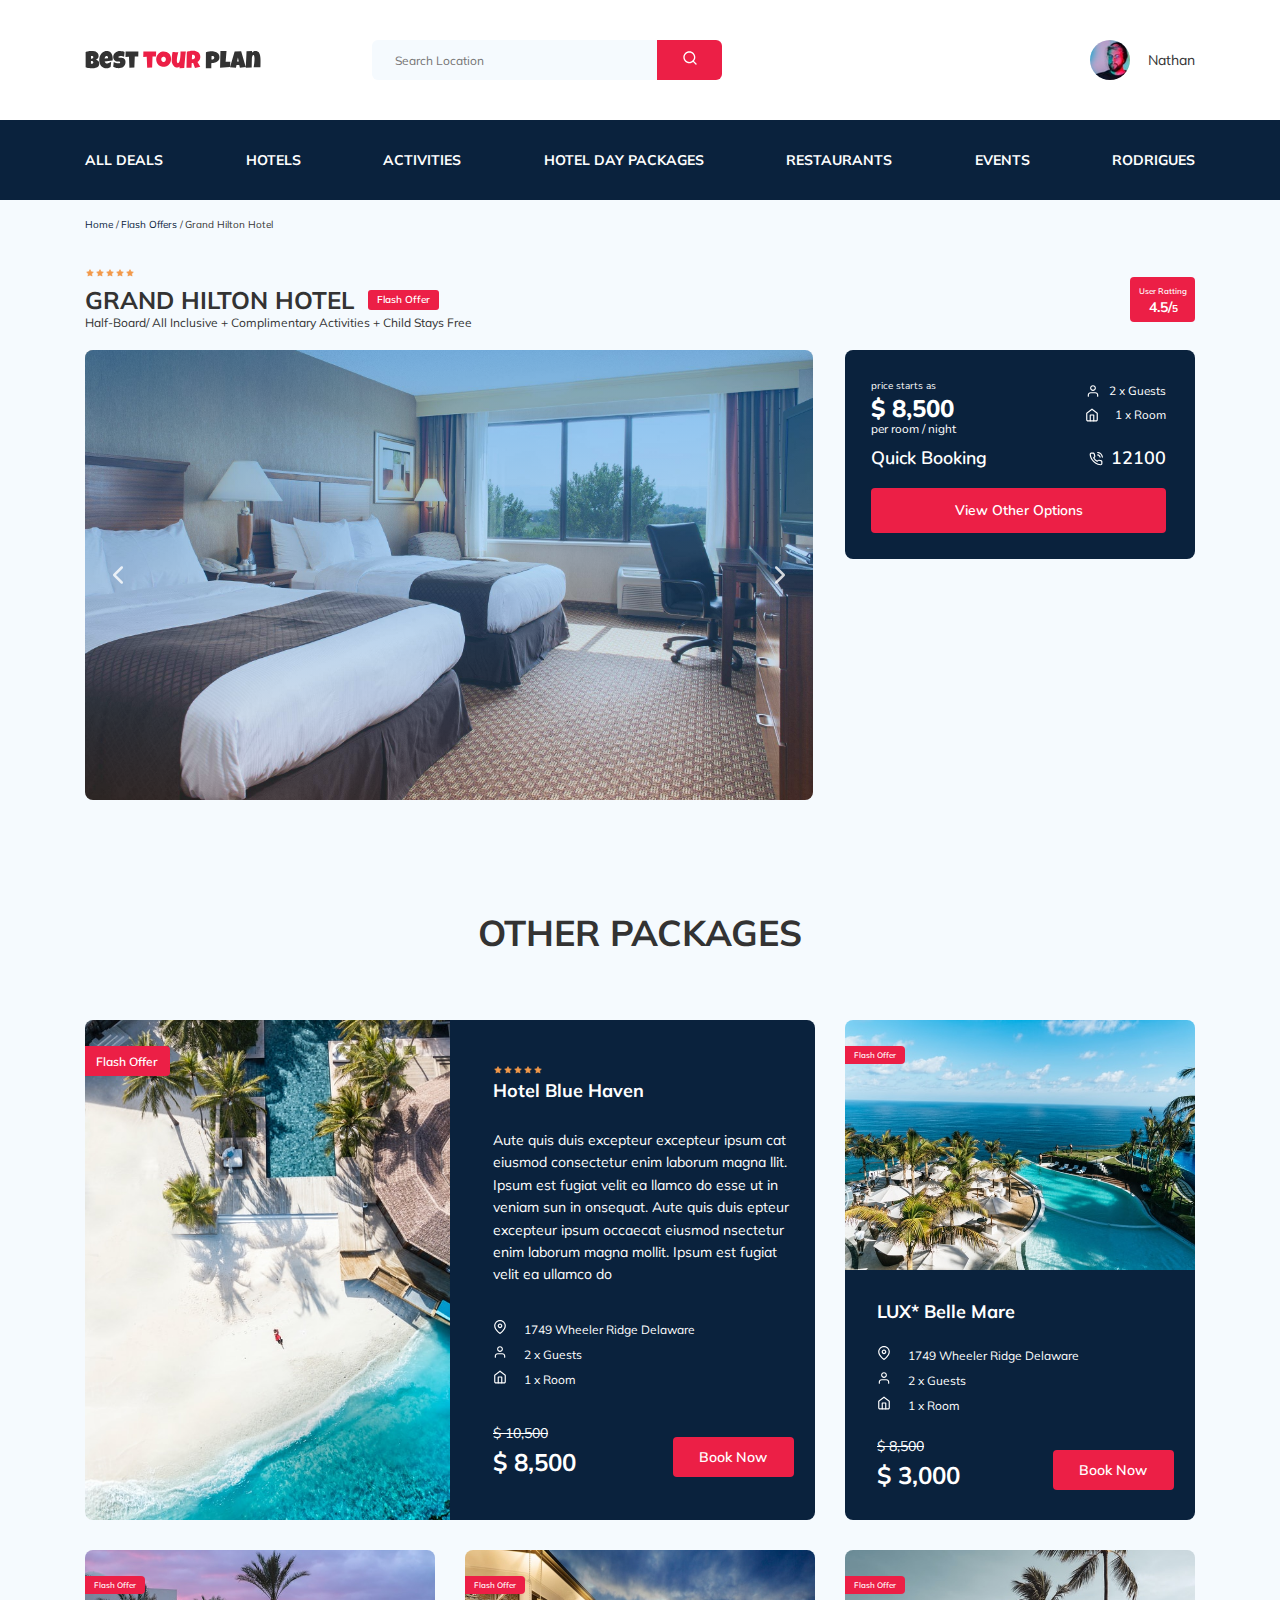
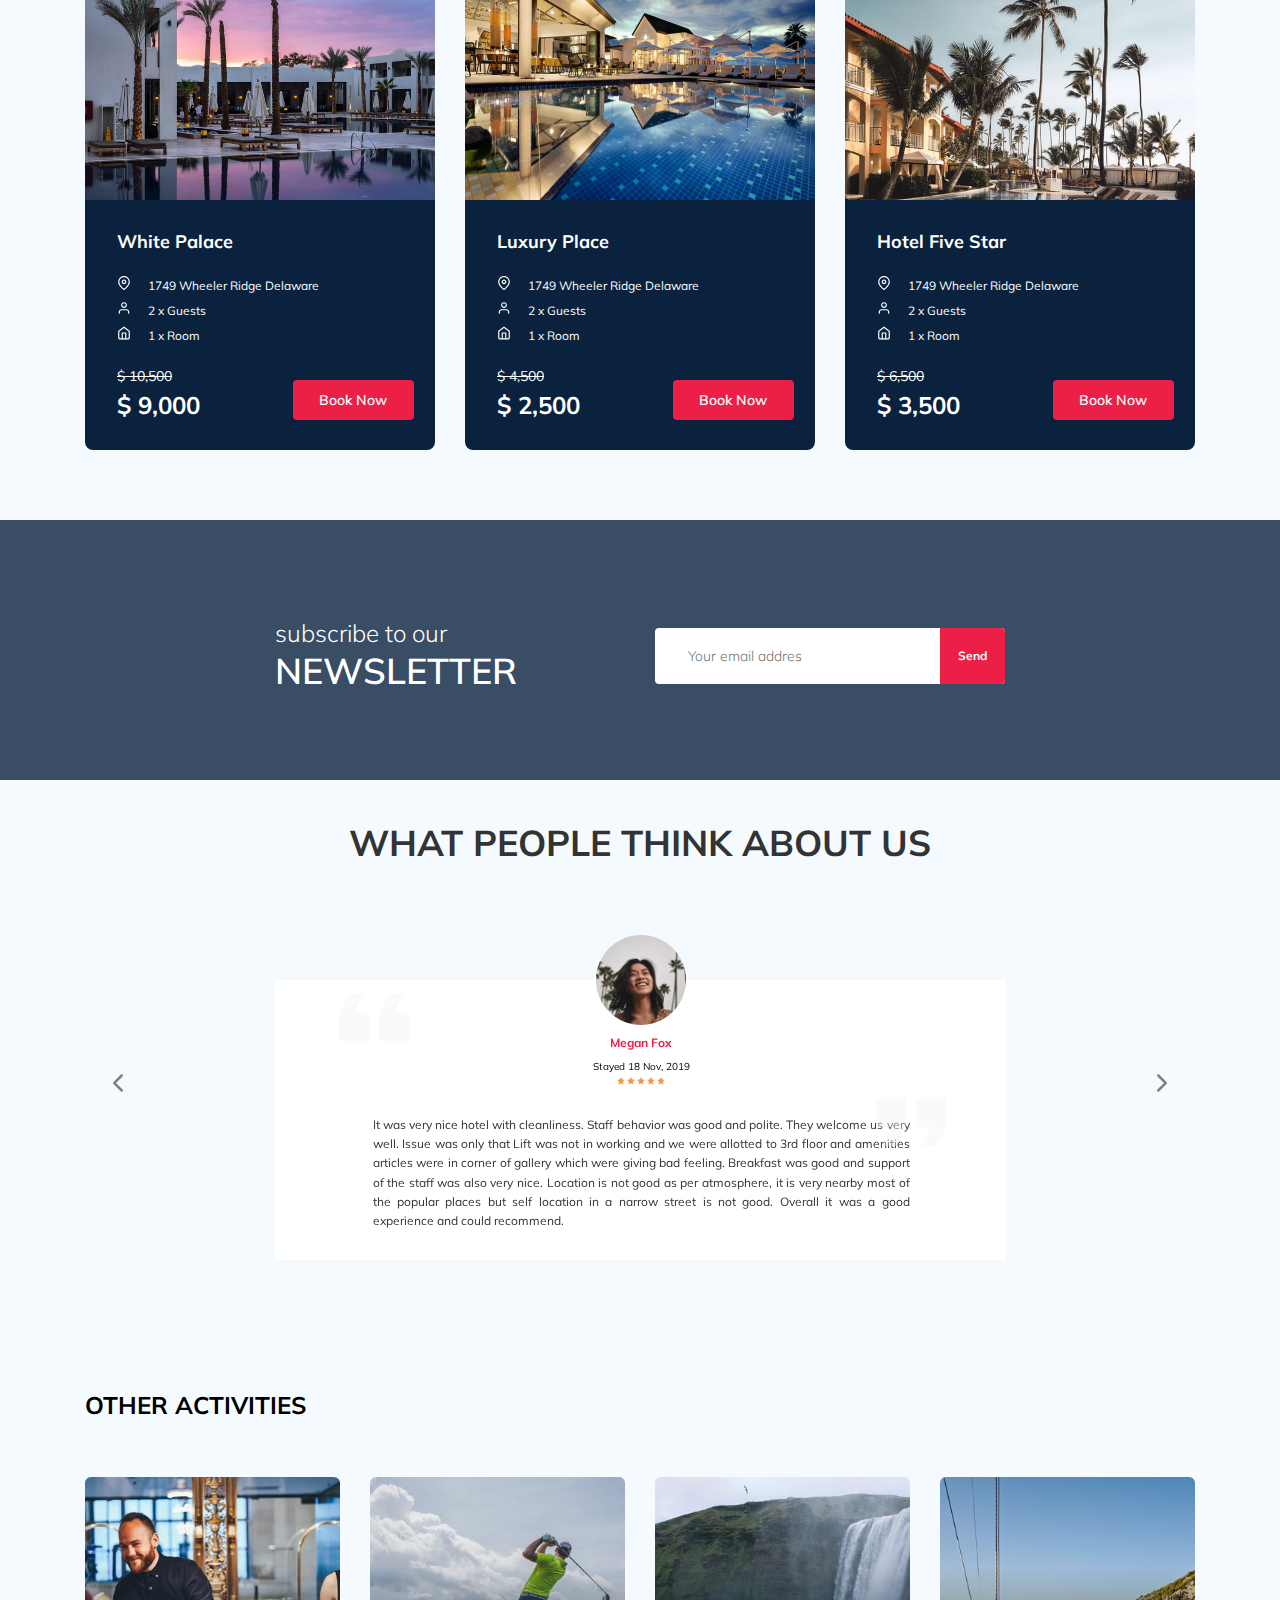
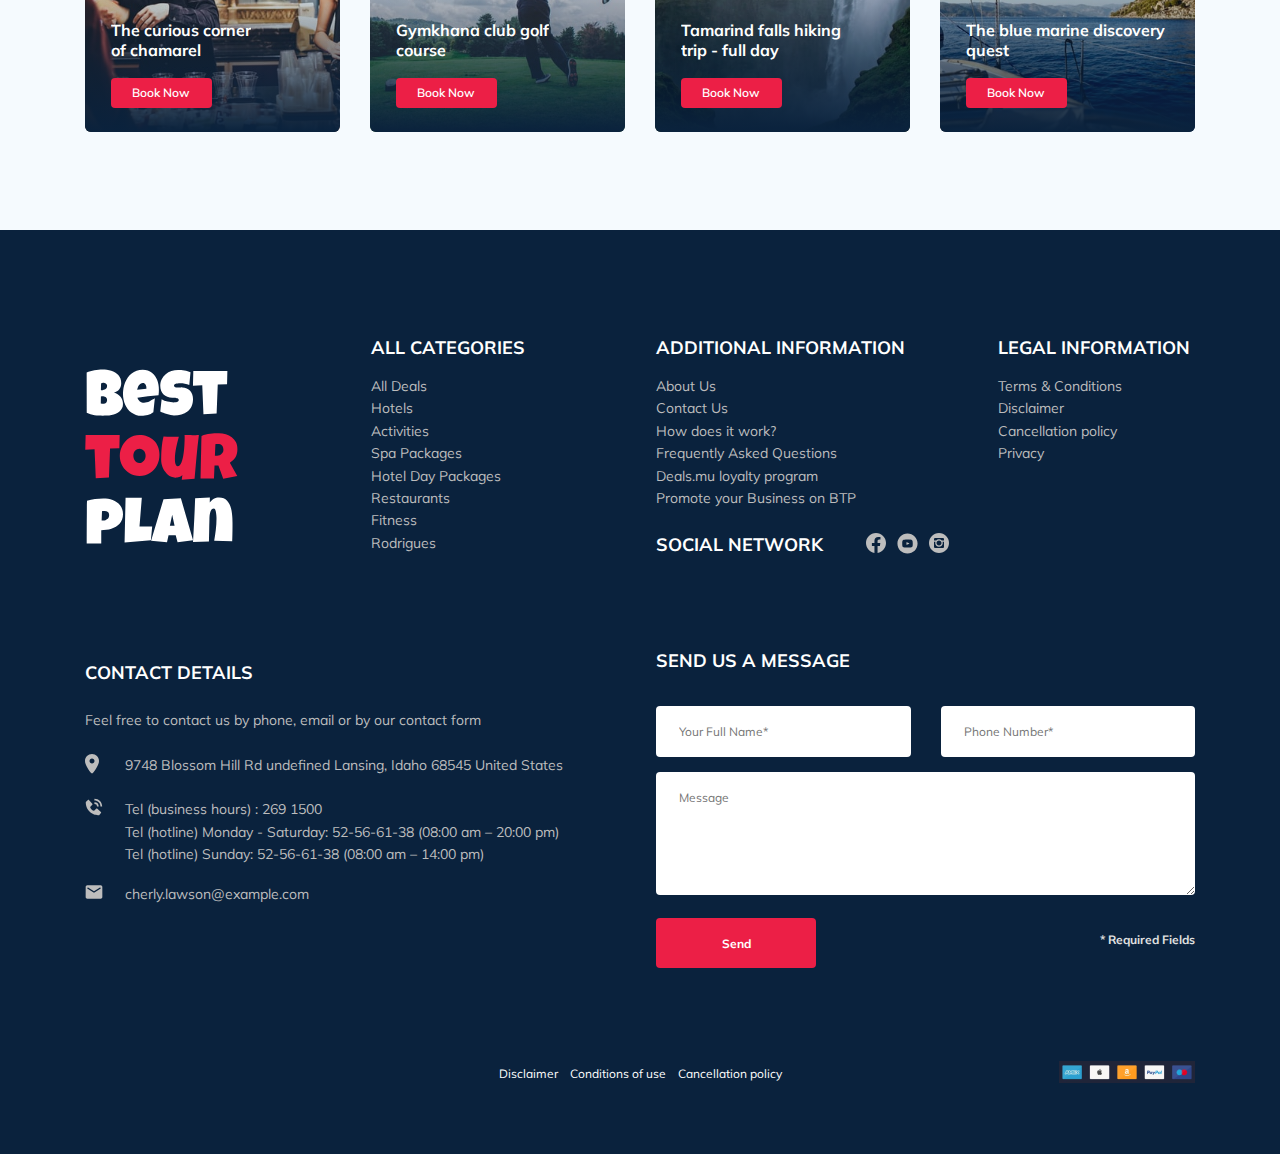
==== index.html @ db610a6c "created: phorm valid" ====
<!DOCTYPE html>
<html lang="en">

<head>
  <meta charset="UTF-8">
  <meta http-equiv="X-UA-Compatible" content="IE=edge">
  <meta name="viewport" content="width=device-width, initial-scale=1.0">
  <title>Best Tour Plan</title>
  <link rel="icon" href="best_tour_plan321_dfx_icon.ico" type="image/x-icon">
  <link
    href="https://fonts.googleapis.com/css2?family=Mulish:wght@300;400;600;700&family=Nunito+Sans:wght@400;600&display=swap"
    rel="stylesheet">
  <link href="https://fonts.googleapis.com/css2?family=Nunito:wght@300;400;600;700;800&display=swap" rel="stylesheet">
  <link rel="stylesheet" href="css/style.css">
  <link rel="stylesheet" href="css/swiper-bundle.min.css">
</head>

<body>
  <header class="navbar navbar--fixed">
    <div class="container">
      <div class="navbar-top">
        <a href="#" class="logo">
          <img src="img/header-logo-vertical.svg" alt="Logo: Best Tour Plan" class="logo__image">
        </a>
        <form action="#" class="form search navbar__search navbar__search--mobile_hidden">
          <input type="text" class="search__input" placeholder="Search Location" required>
          <button class="search__button">
            <img src="img/search.svg" alt="Icon: search">
          </button>
        </form>
        <a href="#" class="user navbar__user navbar__user--mobile_hidden">
          <img src="img/avatar-nathan.jpg" alt="avatar: Nathan" class="user__avatar">
          <span class="user__name">Nathan</span>
        </a>
        <button class="menu-button navbar-top__menu-button">
          <span class="menu-button__line"></span>
          <span class="menu-button__line"></span>
          <span class="menu-button__line"></span>
        </button>
      </div>

    </div>
    <nav class="navbar-bottom">
      <ul class="navbar-menu container">
        <li class="navbar-menu__item navbar-menu__item--mobile_visible">
          <a href="#" class="user navbar__user navbar__user--mobile_visible">
            <img src="img/avatar-nathan.jpg" alt="avatar: Nathan" class="user__avatar">
            <span class="user__name">Nathan</span>
          </a>
        </li>
        <li class="navbar-menu__item navbar-menu__item--mobile_visible">
          <form action="#" class="search navbar__search navbar__search--mobile_visible">
            <input type="text" class="search__input" placeholder="Search Location">
            <button class="search__button">
              <img src="img/search.svg" alt="Icon: search">
            </button>
          </form>
        </li>
        <li class="navbar-menu__item">
          <a class="navbar-menu__link" href="">All Deals</a>
        </li>
        <li class="navbar-menu__item">
          <a class="navbar-menu__link" href="">Hotels</a>
        </li>
        <li class="navbar-menu__item">
          <a class="navbar-menu__link" href="">Activities</a>
        </li>
        <li class="navbar-menu__item">
          <a class="navbar-menu__link" href="">Hotel Day Packages</a>
        </li>
        <li class="navbar-menu__item">
          <a class="navbar-menu__link" href="">Restaurants</a>
        </li>
        <li class="navbar-menu__item">
          <a class="navbar-menu__link" href="">Events</a>
        </li>
        <li class="navbar-menu__item">
          <a class="navbar-menu__link" href="">Rodrigues</a>
        </li>
      </ul>
    </nav>
  </header>
  <div class="breadcrumb">
    <div class="container">
      <ul class="breadcrumb-list">
        <li class="breadcrumb-list__item">
          <a href="#" class="breadcrumb-list__link">Home</a>
        </li>
        <li class="breadcrumb-list__item">
          <a href="#" class="breadcrumb-list__link">Flash Offers</a>
        </li>
        <li class="breadcrumb-list__item">
          Grand Hilton Hotel
        </li>
      </ul>
    </div>
  </div>
  <section class="hotel">
    <div class="container">
      <div class="hotel-info">
        <div class="hotel-info__text">
          <div class="stars">
            <img class="stars__item" src="img/Star.svg" alt="star">
            <img class="stars__item" src="img/Star.svg" alt="star">
            <img class="stars__item" src="img/Star.svg" alt="star">
            <img class="stars__item" src="img/Star.svg" alt="star">
            <img class="stars__item" src="img/Star.svg" alt="star">
          </div>
          <h1 class="hotel-name">GRAND HILTON HOTEL</h1>
          <span class="offer">Flash Offer</span>
          <p class="descripton">Half-Board/ All Inclusive + Complimentary Activities + Child Stays Free</p>
        </div>
        <div class="rating hotel-info__rating">
          <span class="rating__user">User Ratting</span>
          <span class="rating__counter">4.5/<span class="rating__counter rating__counter--best">5</span></span>
        </div>
      </div>
      <div class="hotel-grid">
        <div class="swiper-container hotel-slider hotel__slider">
          <!-- Additional required wrapper -->
          <div class="swiper-wrapper">
            <!-- Slides -->
            <div class="swiper-slide hotel-slider__item"><img class="swiper-slide__image" src="img/slider-image-2.jpg"
                alt=""></div>
            <div class="swiper-slide hotel-slider__item"><img class="swiper-slide__image" src="img/slider-image-3.jpg"
                alt=""></div>
            <div class="swiper-slide hotel-slider__item"><img class="swiper-slide__image" src="img/slider-image-4.jpg"
                alt=""></div>
            <div class="swiper-slide hotel-slider__item"><img class="swiper-slide__image" src="img/slider-image-5.jpg"
                alt=""></div>
            <div class="swiper-slide hotel-slider__item"><img class="swiper-slide__image" src="img/slider-image.jpg"
                alt=""></div>
          </div>
          <!-- If we need navigation buttons -->
          <button class="hotel-slider__button hotel-slider__button--prev"></button>
          <button class="hotel-slider__button hotel-slider__button--next"></button>
        </div>
        <div class="booking">
          <div class="booking__option">
            <div class="price">
              <div class="price__info">
                <span class="price__start">price starts as</span>
                <strong class="price__pricetag">$ 8,500</strong>
                <span class="price__per-room">per room / night</span>
              </div>
              <div class="price__person">
                <div class="price__guests">
                  <img src="img/user.svg" alt="icon: user" class="price__icon">
                  <span class="price__quantity">2 x Guests</span>
                </div>
                <div class="price__room">
                  <img src="img/home.svg" alt="icon: home" class="price__icon">
                  <span class="price__quantity">1 x Room</span>
                </div>
              </div>
            </div>
            <div class="call-center">
              <span class="call-center__quick-dial">Quick Booking</span>
              <div class="call-center__phone">
                <img src="img/phone.svg" alt="icon: phone">
                <a href="tel:+12100" class="call-center__number">12100</a>
              </div>

            </div>
            <button data-toggle="modal" class="booking__other">View Other Options</button>
          </div>
          <div class="booking__map" id="api-maps">

          </div>
        </div>
      </div>
    </div>
  </section>
  <section class="packages">
    <div class="container">
      <h2 class="packages-title">Other Packages</h2>
      <div class="packages-cards">
        <div class="packages-cards__item packages-cards__item--big">
          <div class="packages-cards__wrapper packages-cards__wrapper--big">
            <img src="img/packages-1.jpg" alt="photo: White Palace" class="packages-cards__image">
          </div>
          <div class="packages-cards__info">
            <div class="stars packages-cards__stars">
              <img class="stars__item" src="img/Star.svg" alt="star">
              <img class="stars__item" src="img/Star.svg" alt="star">
              <img class="stars__item" src="img/Star.svg" alt="star">
              <img class="stars__item" src="img/Star.svg" alt="star">
              <img class="stars__item" src="img/Star.svg" alt="star">
            </div>
            <h3 class="packages-cards__title">Hotel Blue Haven</h3>
            <p class="packages-cards__text">Aute quis duis excepteur excepteur ipsum cat eiusmod consectetur enim
              laborum magna llit. Ipsum est fugiat velit ea llamco do esse ut in veniam sun in onsequat. Aute quis duis
              epteur excepteur ipsum occaecat eiusmod nsectetur enim laborum magna mollit. Ipsum est fugiat velit ea
              ullamco do</p>
            <div class="packages-cards__options">
              <div class="packages-cards__options-item">
                <img src="img/map-pin.svg" alt="map-pin" class="packages-cards__icon">
                <span>1749 Wheeler Ridge Delaware</span>
              </div>
              <div class="packages-cards__options-item">
                <img src="img/user.svg" alt="icon: user" class="packages-cards__icon">
                <span>2 x Guests</span>
              </div>
              <div class="packages-cards__options-item">
                <img src="img/home.svg" alt="icon: home" class="packages-cards__icon">
                <span>1 x Room</span>
              </div>
            </div>
            <div class="packages-cards__price">
              <div class="packages-cards__sell">
                <span class="packages-cards__price-old">$ 10,500</span>
                <span class="packages-cards__price-new">$ 8,500</span>
              </div>
              <button data-toggle="modal" class="packages-cards__button">Book Now</button>
            </div>
          </div>
        </div>
        <div class="packages-cards__item packages-cards__item--little">
          <div class="packages-cards__wrapper">
            <img src="img/packages-2.jpg" alt="photo: White Palace" class="packages-cards__image">
          </div>
          <div class="packages-cards__info packages-cards__info--little">
            <div class="stars packages-cards__stars packages-cards__stars--little">
              <img class="stars__item" src="img/Star.svg" alt="star">
              <img class="stars__item" src="img/Star.svg" alt="star">
              <img class="stars__item" src="img/Star.svg" alt="star">
              <img class="stars__item" src="img/Star.svg" alt="star">
              <img class="stars__item" src="img/Star.svg" alt="star">
            </div>
            <h3 class="packages-cards__title packages-cards__title--little">LUX* Belle Mare</h3>
            <p class="packages-cards__text packages-cards__text--little">Aute quis duis excepteur excepteur ipsum cat
              eiusmod consectetur enim
              laborum magna llit. Ipsum est fugiat velit ea llamco do esse ut in veniam sun in onsequat. Aute quis duis
              epteur excepteur ipsum occaecat eiusmod nsectetur enim laborum magna mollit. Ipsum est fugiat velit ea
              ullamco do</p>
            <div class="packages-cards__options packages-cards__options--little">
              <div class="packages-cards__options-item">
                <img src="img/map-pin.svg" alt="map-pin" class="packages-cards__icon">
                <span>1749 Wheeler Ridge Delaware</span>
              </div>
              <div class="packages-cards__options-item">
                <img src="img/user.svg" alt="icon: user" class="packages-cards__icon">
                <span>2 x Guests</span>
              </div>
              <div class="packages-cards__options-item">
                <img src="img/home.svg" alt="icon: home" class="packages-cards__icon">
                <span>1 x Room</span>
              </div>
            </div>
            <div class="packages-cards__price">
              <div class="packages-cards__sell">
                <span class="packages-cards__price-old">$ 8,500</span>
                <span class="packages-cards__price-new">$ 3,000</span>
              </div>
              <button data-toggle="modal" class="packages-cards__button">Book Now</button>
            </div>
          </div>
        </div>
        <div class="packages-cards__item packages-cards__item--little">
          <div class="packages-cards__wrapper">
            <img src="img/packages-3.jpg" alt="photo: White Palace" class="packages-cards__image">
          </div>
          <div class="packages-cards__info packages-cards__info--little">
            <div class="stars packages-cards__stars packages-cards__stars--little">
              <img class="stars__item" src="img/Star.svg" alt="star">
              <img class="stars__item" src="img/Star.svg" alt="star">
              <img class="stars__item" src="img/Star.svg" alt="star">
              <img class="stars__item" src="img/Star.svg" alt="star">
              <img class="stars__item" src="img/Star.svg" alt="star">
            </div>
            <h3 class="packages-cards__title packages-cards__title--little">White Palace</h3>
            <p class="packages-cards__text packages-cards__text--little">Aute quis duis excepteur excepteur ipsum cat
              eiusmod consectetur enim
              laborum magna llit. Ipsum est fugiat velit ea llamco do esse ut in veniam sun in onsequat. Aute quis duis
              epteur excepteur ipsum occaecat eiusmod nsectetur enim laborum magna mollit. Ipsum est fugiat velit ea
              ullamco do</p>
            <div class="packages-cards__options packages-cards__options--little">
              <div class="packages-cards__options-item">
                <img src="img/map-pin.svg" alt="map-pin" class="packages-cards__icon">
                <span>1749 Wheeler Ridge Delaware</span>
              </div>
              <div class="packages-cards__options-item">
                <img src="img/user.svg" alt="icon: user" class="packages-cards__icon">
                <span>2 x Guests</span>
              </div>
              <div class="packages-cards__options-item">
                <img src="img/home.svg" alt="icon: home" class="packages-cards__icon">
                <span>1 x Room</span>
              </div>
            </div>
            <div class="packages-cards__price">
              <div class="packages-cards__sell">
                <span class="packages-cards__price-old">$ 10,500</span>
                <span class="packages-cards__price-new">$ 9,000</span>
              </div>
              <button data-toggle="modal" class="packages-cards__button">Book Now</button>
            </div>
          </div>
        </div>
        <div class="packages-cards__item packages-cards__item--little">
          <div class="packages-cards__wrapper">
            <img src="img/packages-4.jpg" alt="photo: White Palace" class="packages-cards__image">
          </div>
          <div class="packages-cards__info packages-cards__info--little">
            <div class="stars packages-cards__stars packages-cards__stars--little">
              <img class="stars__item" src="img/Star.svg" alt="star">
              <img class="stars__item" src="img/Star.svg" alt="star">
              <img class="stars__item" src="img/Star.svg" alt="star">
              <img class="stars__item" src="img/Star.svg" alt="star">
              <img class="stars__item" src="img/Star.svg" alt="star">
            </div>
            <h3 class="packages-cards__title packages-cards__title--little">Luxury Place</h3>
            <p class="packages-cards__text packages-cards__text--little">Aute quis duis excepteur excepteur ipsum cat
              eiusmod consectetur enim
              laborum magna llit. Ipsum est fugiat velit ea llamco do esse ut in veniam sun in onsequat. Aute quis duis
              epteur excepteur ipsum occaecat eiusmod nsectetur enim laborum magna mollit. Ipsum est fugiat velit ea
              ullamco do</p>
            <div class="packages-cards__options packages-cards__options--little">
              <div class="packages-cards__options-item">
                <img src="img/map-pin.svg" alt="map-pin" class="packages-cards__icon">
                <span>1749 Wheeler Ridge Delaware</span>
              </div>
              <div class="packages-cards__options-item">
                <img src="img/user.svg" alt="icon: user" class="packages-cards__icon">
                <span>2 x Guests</span>
              </div>
              <div class="packages-cards__options-item">
                <img src="img/home.svg" alt="icon: home" class="packages-cards__icon">
                <span>1 x Room</span>
              </div>
            </div>
            <div class="packages-cards__price">
              <div class="packages-cards__sell">
                <span class="packages-cards__price-old">$ 4,500</span>
                <span class="packages-cards__price-new">$ 2,500</span>
              </div>
              <button data-toggle="modal" class="packages-cards__button">Book Now</button>
            </div>
          </div>
        </div>
        <div class="packages-cards__item packages-cards__item--little">
          <div class="packages-cards__wrapper">
            <img src="img/packages-5.jpg" alt="photo: White Palace" class="packages-cards__image">
          </div>
          <div class="packages-cards__info packages-cards__info--little">
            <div class="stars packages-cards__stars packages-cards__stars--little">
              <img class="stars__item" src="img/Star.svg" alt="star">
              <img class="stars__item" src="img/Star.svg" alt="star">
              <img class="stars__item" src="img/Star.svg" alt="star">
              <img class="stars__item" src="img/Star.svg" alt="star">
              <img class="stars__item" src="img/Star.svg" alt="star">
            </div>
            <h3 class="packages-cards__title packages-cards__title--little">Hotel Five Star</h3>
            <p class="packages-cards__text packages-cards__text--little">Aute quis duis excepteur excepteur ipsum cat
              eiusmod consectetur enim
              laborum magna llit. Ipsum est fugiat velit ea llamco do esse ut in veniam sun in onsequat. Aute quis duis
              epteur excepteur ipsum occaecat eiusmod nsectetur enim laborum magna mollit. Ipsum est fugiat velit ea
              ullamco do</p>
            <div class="packages-cards__options packages-cards__options--little">
              <div class="packages-cards__options-item">
                <img src="img/map-pin.svg" alt="map-pin" class="packages-cards__icon">
                <span>1749 Wheeler Ridge Delaware</span>
              </div>
              <div class="packages-cards__options-item">
                <img src="img/user.svg" alt="icon: user" class="packages-cards__icon">
                <span>2 x Guests</span>
              </div>
              <div class="packages-cards__options-item">
                <img src="img/home.svg" alt="icon: home" class="packages-cards__icon">
                <span>1 x Room</span>
              </div>
            </div>
            <div class="packages-cards__price">
              <div class="packages-cards__sell">
                <span class="packages-cards__price-old">$ 6,500</span>
                <span class="packages-cards__price-new">$ 3,500</span>
              </div>
              <button data-toggle="modal" class="packages-cards__button">Book Now</button>
            </div>
          </div>
        </div>
      </div>
    </div>
  </section>
  <!-- /.packages -->
  <section class="newsletter">
    <div class="newsletter-container">
      <h2 class="newsletter-title">
        subscribe to our
        <span class="newsletter-title__strong">newsletter</span>
      </h2>
      <form action="send.php" method="POST" class="form subscribe newsletter__subscribe">
        <input type="email" class="subscribe__input" placeholder="Your email addres" name="email" required>
        <button class="subscribe__button" type="submit">Send</button>
      </form>
    </div>
  </section>
  <!-- /.newsletter -->
  <section class="reviews">
    <div class="container">
      <h2 class="reviews__title">What people think about&nbsp;us</h2>
      <div class="swiper-container reviews-slider">
        <!-- Additional required wrapper -->
        <div class="swiper-wrapper">
          <!-- Slides -->
          <div class="swiper-slide">
            <div class="reviews-slider__item">
              <div class="reviews-slider__profile">
                <img src="img/slider-avatar1.jpg" alt="slider-avatar1" class="reviews-slider__avatar">
                <h3 class="reviews-slider__username">Megan Fox</h3>
                <span class="reviews-slider__date">Stayed 18 Nov, 2019</span>
                <div class="stars reviews-slider__rating">
                  <img class="stars__item" src="img/Star.svg" alt="star">
                  <img class="stars__item" src="img/Star.svg" alt="star">
                  <img class="stars__item" src="img/Star.svg" alt="star">
                  <img class="stars__item" src="img/Star.svg" alt="star">
                  <img class="stars__item" src="img/Star.svg" alt="star">
                </div>
              </div>
              <p class="reviews-slider__text">
                It was very nice hotel with cleanliness. Staff behavior was good and polite. They welcome us very well.
                Issue was only that Lift was not in working and we were allotted to 3rd floor and amenities articles
                were in corner of gallery which were giving bad feeling. Breakfast was good and support of the staff was
                also very nice. Location is not good as per atmosphere, it is very nearby most of the popular places but
                self location in a narrow street is not good. Overall it was a good experience and could recommend.
              </p>
            </div>
          </div>
          <div class="swiper-slide">
            <div class="reviews-slider__item">
              <div class="reviews-slider__profile">
                <img src="img/reviews-avatar-2.jpg" alt="photo: avatar Marylin" class="reviews-slider__avatar">
                <h3 class="reviews-slider__username">Marylin Cruz</h3>
                <span class="reviews-slider__date">Stayed 23 Sep, 2018</span>
                <div class="stars reviews-slider__rating">
                  <img class="stars__item" src="img/Star.svg" alt="star">
                  <img class="stars__item" src="img/Star.svg" alt="star">
                  <img class="stars__item" src="img/Star.svg" alt="star">
                  <img class="stars__item" src="img/Star.svg" alt="star">
                  <img class="stars__item" src="img/Star.svg" alt="star">
                </div>
              </div>
              <p class="reviews-slider__text">
                It was very nice hotel with cleanliness. Staff behavior was good and polite. They welcome us very well.
                Issue was only that Lift was not in working and we were allotted to 3rd floor and amenities articles
                were in corner of gallery which were giving bad feeling. Breakfast was good and support of the staff was
                also very nice. Location is not good as per atmosphere, it is very nearby most of the popular places but
                self location in a narrow street is not good. Overall it was a good experience and could recommend.
                Lorem ipsum dolor sit amet consectetur, adipisicing elit. Accusamus, natus impedit. Ab ipsam illo
                explicabo ullam, sequi beatae similique cum amet obcaecati necessitatibus tempore dolor eveniet quas,
                hic nesciunt sunt itaque. Omnis iusto minus culpa! Aliquid, sint corrupti sit iure a cumque debitis. Vel
                ducimus praesentium molestias illum quia officiis at deserunt perspiciatis? Assumenda qui eos temporibus
                excepturi nam soluta magni beatae itaque, est iure doloribus, nemo mollitia dolorum neque velit alias.
                Perferendis sapiente aperiam veniam sint quam consequuntur? Dicta quos amet pariatur consequuntur.
                Maiores, debitis similique. Error, et culpa ducimus harum maxime, aut ea temporibus, officia excepturi
                praesentium consectetur!
              </p>
            </div>
          </div>
          <div class="swiper-slide">
            <div class="reviews-slider__item">
              <div class="reviews-slider__profile">
                <img src="img/reviews-avatar-3.jpg" alt="photo: avatar Jack" class="reviews-slider__avatar">
                <h3 class="reviews-slider__username">Jack Voznik</h3>
                <span class="reviews-slider__date">Stayed 11 Dec, 2020</span>
                <div class="stars reviews-slider__rating">
                  <img class="stars__item" src="img/Star.svg" alt="star">
                  <img class="stars__item" src="img/Star.svg" alt="star">
                  <img class="stars__item" src="img/Star.svg" alt="star">
                  <img class="stars__item" src="img/Star.svg" alt="star">
                  <img class="stars__item" src="img/Star.svg" alt="star">
                </div>
              </div>
              <p class="reviews-slider__text">
                It was very nice hotel with cleanliness. Staff behavior was good and polite. They welcome us very well.
                Issue was only that Lift was not in working and we were allotted to 3rd floor and amenities articles
                were in corner of gallery which were giving bad feeling. Breakfast was good and support of the staff was
                also very nice. Location is not good as per atmosphere, it is very nearby most of the popular places but
                self location in a narrow street is not good. Overall it was a good experience and could recommend.
              </p>
            </div>
          </div>
        </div>
        <!-- If we need navigation buttons -->
        <button class="reviews-slider__button reviews-slider__button--prev"></button>
        <button class="reviews-slider__button reviews-slider__button--next"></button>
      </div>
    </div>
    <!-- /.reviews-container -->
  </section>
  <section class="activities">
    <div class="container">
      <h2 class="activities-title">Other Activities</h2>
      <div class="activities-wrapper">
        <div class="card-item">
          <img src="img/card-image-1.jpg" alt="The curious corner of chamarel" class="card-item__image">
          <h3 class="card-item__title">The curious corner <br> of chamarel</h3>
          <button data-toggle="modal" class="button card-item__button">Book Now</button>
        </div>
        <div class="card-item">
          <img src="img/card-image-2.jpg" alt="Gymkhana club golf course" class="card-item__image">
          <h3 class="card-item__title">Gymkhana club golf <br>course</h3>
          <button class="button card-item__button">Book Now</button>
        </div>
        <div class="card-item">
          <img src="img/card-image-3.jpg" alt="Tamarind falls hiking trip - full day" class="card-item__image">
          <h3 class="card-item__title">Tamarind falls hiking <br>trip - full day</h3>
          <button data-toggle="modal" class="button card-item__button">Book Now</button>
        </div>
        <div class="card-item">
          <img src="img/card-image-4.jpg" alt="The blue marine discovery quest" class="card-item__image">
          <h3 class="card-item__title">The blue marine discovery<br> quest</h3>
          <button data-toggle="modal" class="button card-item__button">Book Now</button>
        </div>
      </div>
    </div>
  </section>
  <!-- /.activities -->
  <footer class="footer">
    <div class="container">
      <div class="footer-wrapper">
        <div class="footer__logo">
          <img src="img/footer-logo.svg" alt="logo: best tour plan">
        </div>
        <div class="footer__list footer__categories">
          <h3 class="footer__title">ALL CATEGORIES</h3>
          <ul class="footer__ul">
            <li class="footer__item">
              <a href="#" class="footer__link">All Deals</a>
            </li>
            <li class="footer__item">
              <a href="#" class="footer__link">Hotels</a>
            </li>
            <li class="footer__item">
              <a href="#" class="footer__link">Activities</a>
            </li>
            <li class="footer__item">
              <a href="#" class="footer__link">Spa Packages</a>
            </li>
            <li class="footer__item">
              <a href="#" class="footer__link">Hotel Day Packages</a>
            </li>
            <li class="footer__item">
              <a href="#" class="footer__link">Restaurants</a>
            </li>
            <li class="footer__item">
              <a href="#" class="footer__link">Fitness</a>
            </li>
            <li class="footer__item">
              <a href="#" class="footer__link">Rodrigues</a>
            </li>
          </ul>
        </div>
        <!-- /categories list -->
        <div class="footer__list footer__information">
          <h3 class="footer__title">ADDITIONAL INFORMATION</h3>
          <ul class="footer__ul">
            <li class="footer__item">
              <a href="#" class="footer__link">About Us</a>
            </li>
            <li class="footer__item">
              <a href="#" class="footer__link">Contact Us</a>
            </li>
            <li class="footer__item">
              <a href="#" class="footer__link">How does it work?</a>
            </li>
            <li class="footer__item">
              <a href="#" class="footer__link">Frequently Asked Questions</a>
            </li>
            <li class="footer__item">
              <a href="#" class="footer__link">Deals.mu loyalty program</a>
            </li>
            <li class="footer__item">
              <a href="#" class="footer__link">Promote your Business on BTP</a>
            </li>
          </ul>
        </div>
        <!-- /additional list -->
        <div class="footer__social-network">
          <h3 class="footer__title footer__title--m0">Social Network</h3>
          <div class="footer__social-links">
            <a href="#" class="footer__link">
              <img src="img/fb.svg" alt="icon: facebook">
            </a>
            <a href="#" class="footer__link">
              <img src="img/yt.svg" alt="icon: youtube">
            </a>
            <a href="#" class="footer__link">
              <img src="img/inst.svg" alt="icon: instargam">
            </a>
          </div>
        </div>
        <!-- /.footer__social-network -->
        <div class="footer__list footer__legal">
          <h3 class="footer__title">LEGAL INFORMATION</h3>
          <ul class="footer__ul">
            <li class="footer__item">
              <a href="#" class="footer__link">Terms & Conditions</a>
            </li>
            <li class="footer__item">
              <a href="#" class="footer__link">Disclaimer</a>
            </li>
            <li class="footer__item">
              <a href="#" class="footer__link">Cancellation policy</a>
            </li>
            <li class="footer__item">
              <a href="#" class="footer__link">Privacy</a>
            </li>
          </ul>
        </div>
        <!-- /.footer__legal information -->
        <div class="footer__contact-details">
          <h3 class="footer__title footer__title--mb30">Contact Details</h3>
          <p class="footer__text">Feel free to contact us by phone, email or by our contact form</p>
          <ul class="footer__ul">
            <li class="footer__item footer__item--mb33">
              <div class="footer__icon-wrapper"><img src="img/map-mark.svg" alt="icon: map-mark" class="footer__icon">
              </div>
              9748 Blossom Hill Rd undefined Lansing, Idaho 68545 United States
            </li>
            <li class="footer__item footer__item--mb33">
              <div class="footer__icon-wrapper"><img src="img/phone-call.svg" alt="icon: phone" class="footer__icon">
              </div>
              Tel (business hours) : 269 1500 <br>
              Tel (hotline) Monday - Saturday: 52-56-61-38 (08:00 am – 20:00 pm) <br>
              Tel (hotline) Sunday: 52-56-61-38 (08:00 am – 14:00 pm)

            </li>
            <li class="footer__item footer__item--mb33">
              <div class="footer__icon-wrapper"><img src="img/mail.svg" alt="icon: mail" class="footer__icon"></div>
              cherly.lawson@example.com
            </li>
          </ul>
        </div>
        <!-- /.footer__contact-details -->
        <div class="footer__send-message">
          <h3 class="footer__title footer__title--m34">Send us a message</h3>
          <form action="send.php" method="POST" class="form footer__form-wrapper">
            <div class="footer__input-group">
              <input type="text" class="input footer__input" placeholder="Your Full Name*" name="name" required>
            </div>
            <div class="footer__input-group">
              <input type="tel" class="input footer__input" placeholder="Phone Number*" name="phone" required>
            </div>
            <textarea class="message footer__message" placeholder="Message" name="message"></textarea>
            <button class="button footer__button" type="submit">Send</button>
            <span class="footer__info">* Required Fields</span>
          </form>
        </div>
        <!-- /.footer__send-message -->
        <ul class="footer__bottom bottom">
          <li class="bottom__item"><a href="#" class="bottom__link">Disclaimer</a></li>
          <li class="bottom__item"><a href="#" class="bottom__link">Conditions of use</a></li>
          <li class="bottom__item"><a href="#" class="bottom__link">Cancellation policy</a></li>
        </ul>
        <div class="footer__payment">
          <img src="img/payment.png" alt="payment methods">
        </div>
      </div>
    </div>
  </footer>
  <div class="modal">
    <div class="modal__overlay"></div>
    <div class="modal__dialog">
      <a href="" class="modal__close">
        <img src="img/close.svg" alt="icon: close">
      </a>
      <h3 class="modal__title">Booking</h3>
      <form action="send.php" method="POST" class="form modal__form modal__form-wrapper">
        <input type="text" class="input modal__input" placeholder="Your Full Name*" name="name" required minlength="2">
        <input type="tel" class="phone_with_ddd input modal__input modal__input--mobile" placeholder="Phone Number*"
          name="phone" required>
        <input type="email" class="input modal__input modal__input--mobile" placeholder="Email*" name="email" required>
        <textarea class="message modal__message" placeholder="Message" name="message"></textarea>
        <button class="button modal__button" type="submit">Send</button>
        <span class="modal__info">* Required Fields</span>
      </form>
    </div>
  </div>
  <script src="js/jquery-3.6.0.min.js"></script>
  <script src="js/jquery.validate.min.js"></script>
  <script src="js/jquery.mask.min.js"></script>
  <script src="https://api-maps.yandex.ru/2.1/?apikey=вашAPI-ключ&lang=ru_RU"></script>
  <script src="js/swiper-bundle.min.js"></script>
  <script src="js/main.js"></script>
</body>

</html>
---- css/style.css ----
@charset "UTF-8";
/*! normalize.css v8.0.1 | MIT License | github.com/necolas/normalize.css */
/* Document
   ========================================================================== */
/**
 * 1. Correct the line height in all browsers.
 * 2. Prevent adjustments of font size after orientation changes in iOS.
 */
html {
  line-height: 1.15;
  /* 1 */
  -webkit-text-size-adjust: 100%;
  /* 2 */
}

/* Sections
   ========================================================================== */
/**
 * Remove the margin in all browsers.
 */
body {
  margin: 0;
}

/**
 * Render the `main` element consistently in IE.
 */
main {
  display: block;
}

/**
 * Correct the font size and margin on `h1` elements within `section` and
 * `article` contexts in Chrome, Firefox, and Safari.
 */
h1 {
  font-size: 2em;
  margin: 0.67em 0;
}

/* Grouping content
   ========================================================================== */
/**
 * 1. Add the correct box sizing in Firefox.
 * 2. Show the overflow in Edge and IE.
 */
hr {
  -webkit-box-sizing: content-box;
          box-sizing: content-box;
  /* 1 */
  height: 0;
  /* 1 */
  overflow: visible;
  /* 2 */
}

/**
 * 1. Correct the inheritance and scaling of font size in all browsers.
 * 2. Correct the odd `em` font sizing in all browsers.
 */
pre {
  font-family: monospace, monospace;
  /* 1 */
  font-size: 1em;
  /* 2 */
}

/* Text-level semantics
   ========================================================================== */
/**
 * Remove the gray background on active links in IE 10.
 */
a {
  background-color: transparent;
}

/**
 * 1. Remove the bottom border in Chrome 57-
 * 2. Add the correct text decoration in Chrome, Edge, IE, Opera, and Safari.
 */
abbr[title] {
  border-bottom: none;
  /* 1 */
  text-decoration: underline;
  /* 2 */
  -webkit-text-decoration: underline dotted;
          text-decoration: underline dotted;
  /* 2 */
}

/**
 * Add the correct font weight in Chrome, Edge, and Safari.
 */
b,
strong {
  font-weight: bolder;
}

/**
 * 1. Correct the inheritance and scaling of font size in all browsers.
 * 2. Correct the odd `em` font sizing in all browsers.
 */
code,
kbd,
samp {
  font-family: monospace, monospace;
  /* 1 */
  font-size: 1em;
  /* 2 */
}

/**
 * Add the correct font size in all browsers.
 */
small {
  font-size: 80%;
}

/**
 * Prevent `sub` and `sup` elements from affecting the line height in
 * all browsers.
 */
sub,
sup {
  font-size: 75%;
  line-height: 0;
  position: relative;
  vertical-align: baseline;
}

sub {
  bottom: -0.25em;
}

sup {
  top: -0.5em;
}

/* Embedded content
   ========================================================================== */
/**
 * Remove the border on images inside links in IE 10.
 */
img {
  border-style: none;
}

/* Forms
   ========================================================================== */
/**
 * 1. Change the font styles in all browsers.
 * 2. Remove the margin in Firefox and Safari.
 */
button,
input,
optgroup,
select,
textarea {
  font-family: inherit;
  /* 1 */
  font-size: 100%;
  /* 1 */
  line-height: 1.15;
  /* 1 */
  margin: 0;
  /* 2 */
}

/**
 * Show the overflow in IE.
 * 1. Show the overflow in Edge.
 */
button,
input {
  /* 1 */
  overflow: visible;
}

/**
 * Remove the inheritance of text transform in Edge, Firefox, and IE.
 * 1. Remove the inheritance of text transform in Firefox.
 */
button,
select {
  /* 1 */
  text-transform: none;
}

/**
 * Correct the inability to style clickable types in iOS and Safari.
 */
button,
[type="button"],
[type="reset"],
[type="submit"] {
  -webkit-appearance: button;
}

/**
 * Remove the inner border and padding in Firefox.
 */
button::-moz-focus-inner,
[type="button"]::-moz-focus-inner,
[type="reset"]::-moz-focus-inner,
[type="submit"]::-moz-focus-inner {
  border-style: none;
  padding: 0;
}

/**
 * Restore the focus styles unset by the previous rule.
 */
button:-moz-focusring,
[type="button"]:-moz-focusring,
[type="reset"]:-moz-focusring,
[type="submit"]:-moz-focusring {
  outline: 1px dotted ButtonText;
}

/**
 * Correct the padding in Firefox.
 */
fieldset {
  padding: 0.35em 0.75em 0.625em;
}

/**
 * 1. Correct the text wrapping in Edge and IE.
 * 2. Correct the color inheritance from `fieldset` elements in IE.
 * 3. Remove the padding so developers are not caught out when they zero out
 *    `fieldset` elements in all browsers.
 */
legend {
  -webkit-box-sizing: border-box;
          box-sizing: border-box;
  /* 1 */
  color: inherit;
  /* 2 */
  display: table;
  /* 1 */
  max-width: 100%;
  /* 1 */
  padding: 0;
  /* 3 */
  white-space: normal;
  /* 1 */
}

/**
 * Add the correct vertical alignment in Chrome, Firefox, and Opera.
 */
progress {
  vertical-align: baseline;
}

/**
 * Remove the default vertical scrollbar in IE 10+.
 */
textarea {
  overflow: auto;
}

/**
 * 1. Add the correct box sizing in IE 10.
 * 2. Remove the padding in IE 10.
 */
[type="checkbox"],
[type="radio"] {
  -webkit-box-sizing: border-box;
          box-sizing: border-box;
  /* 1 */
  padding: 0;
  /* 2 */
}

/**
 * Correct the cursor style of increment and decrement buttons in Chrome.
 */
[type="number"]::-webkit-inner-spin-button,
[type="number"]::-webkit-outer-spin-button {
  height: auto;
}

/**
 * 1. Correct the odd appearance in Chrome and Safari.
 * 2. Correct the outline style in Safari.
 */
[type="search"] {
  -webkit-appearance: textfield;
  /* 1 */
  outline-offset: -2px;
  /* 2 */
}

/**
 * Remove the inner padding in Chrome and Safari on macOS.
 */
[type="search"]::-webkit-search-decoration {
  -webkit-appearance: none;
}

/**
 * 1. Correct the inability to style clickable types in iOS and Safari.
 * 2. Change font properties to `inherit` in Safari.
 */
::-webkit-file-upload-button {
  -webkit-appearance: button;
  /* 1 */
  font: inherit;
  /* 2 */
}

/* Interactive
   ========================================================================== */
/*
 * Add the correct display in Edge, IE 10+, and Firefox.
 */
details {
  display: block;
}

/*
 * Add the correct display in all browsers.
 */
summary {
  display: list-item;
}

/* Misc
   ========================================================================== */
/**
 * Add the correct display in IE 10+.
 */
template {
  display: none;
}

/**
 * Add the correct display in IE 10.
 */
[hidden] {
  display: none;
}

/*Обнуление стилей*/
* {
  padding: 0;
  margin: 0;
  border: 0;
}

*,
*:before,
*:after {
  -webkit-box-sizing: border-box;
          box-sizing: border-box;
}

:focus,
:active {
  outline: none;
}

a:focus,
a:active {
  outline: none;
}

nav,
footer,
header,
aside {
  display: block;
}

input,
button,
textarea {
  font-family: inherit;
}

input::-ms-clear {
  display: none;
}

button {
  cursor: pointer;
}

button::-moz-focus-iner {
  padding: 0;
  border: 0;
}

a,
a:visited {
  text-decoration: none;
}

a:hover {
  text-decoration: none;
}

ul li {
  list-style: none;
}

h1,
h2,
h3,
h4,
h5,
h6 {
  font-style: inherit;
  margin: 0;
}

html,
body {
  height: 100%;
  width: 100%;
  font-size: 100%;
  line-height: 1;
  font-family: 'Mulish', sans-serif;
  color: #333333;
  background-color: #F5FAFE;
}

body.lock {
  overflow: hidden;
}

.container {
  max-width: 1110px;
  margin: auto;
}

img {
  max-width: 100%;
}

.input {
  background-color: #fff;
  border-radius: 4px;
  padding: 18px 23px;
  font-weight: normal;
  font-size: 12px;
  line-height: 15px;
  color: #BDBDBD;
}

.button {
  padding: 18px 65px 17px 66px;
  font-weight: bold;
  font-size: 12px;
  line-height: 15px;
  color: #FFFFFF;
  background-color: #EC1F46;
  border-radius: 4px;
}

.button__back {
  margin-top: 20px;
}

.message {
  background-color: #fff;
  padding: 18px 23px;
  border-radius: 4px;
  font-weight: normal;
  font-size: 12px;
  line-height: 15px;
  color: #BDBDBD;
  min-height: 123px;
  max-width: 100%;
}

.invalid {
  color: #EC1F46;
}

.navbar {
  background-color: #fff;
}

.navbar-top {
  display: -webkit-box;
  display: -ms-flexbox;
  display: flex;
  -webkit-box-align: center;
      -ms-flex-align: center;
          align-items: center;
  -webkit-box-pack: justify;
      -ms-flex-pack: justify;
          justify-content: space-between;
  padding: 40px 0;
}

.navbar__search {
  margin-right: auto;
  margin-left: 110px;
}

.navbar__menu-button {
  display: none;
}

.navbar-menu {
  display: -webkit-box;
  display: -ms-flexbox;
  display: flex;
  -webkit-box-align: center;
      -ms-flex-align: center;
          align-items: center;
  -webkit-box-pack: justify;
      -ms-flex-pack: justify;
          justify-content: space-between;
  padding: 31px 0;
  color: #fff;
}

.navbar-menu__link {
  color: inherit;
  font-size: 14px;
  font-weight: 700;
  text-transform: uppercase;
  line-height: 18px;
}

.navbar-menu__item--mobile_visible {
  display: none;
}

.navbar-bottom {
  background-color: #0A223D;
}

.logo {
  width: 177px;
}

.search {
  display: -webkit-box;
  display: -ms-flexbox;
  display: flex;
  -webkit-box-align: center;
      -ms-flex-align: center;
          align-items: center;
  overflow: hidden;
  position: relative;
  border-radius: 6px;
  height: 40px;
}

.search__input {
  padding-left: 23px;
  padding-right: 85px;
  height: inherit;
  width: 350px;
  height: 100%;
  border: none;
  font-size: 12px;
  line-height: 15px;
  background-color: #F5FAFE;
  color: #333333;
}

.search__button {
  position: absolute;
  right: 0;
  top: 0;
  height: inherit;
  width: 65px;
  border: none;
  background-color: #EC1F46;
}

.user {
  display: -webkit-box;
  display: -ms-flexbox;
  display: flex;
  -webkit-box-align: center;
      -ms-flex-align: center;
          align-items: center;
  text-decoration: none;
  color: #333333;
}

.user__avatar {
  width: 40px;
  height: 40px;
  border-radius: 50%;
  -o-object-fit: cover;
     object-fit: cover;
}

.user__name {
  font-size: 14px;
  font-weight: normal;
  line-height: 18px;
  margin-left: 18px;
}

.breadcrumb {
  padding: 18px 0;
  font-size: 10px;
  line-height: 13px;
}

.breadcrumb-list {
  display: -webkit-box;
  display: -ms-flexbox;
  display: flex;
  -webkit-box-align: center;
      -ms-flex-align: center;
          align-items: center;
}

.breadcrumb-list__item:not(:last-child) {
  margin-right: 2px;
}

.breadcrumb-list__item:not(:last-child)::after {
  content: '/';
}

.breadcrumb-list__link {
  color: #0A223D;
}

.hotel-info {
  display: -webkit-box;
  display: -ms-flexbox;
  display: flex;
  -webkit-box-align: center;
      -ms-flex-align: center;
          align-items: center;
  -webkit-box-pack: justify;
      -ms-flex-pack: justify;
          justify-content: space-between;
  padding: 20px 0 20px 0;
}

.hotel-info__text {
  display: -webkit-box;
  display: -ms-flexbox;
  display: flex;
  -webkit-box-align: center;
      -ms-flex-align: center;
          align-items: center;
  -ms-flex-wrap: wrap;
      flex-wrap: wrap;
}

.hotel-info__rating {
  padding: 9px 6px 6px 7px;
  background-color: #EC1F46;
  border-radius: 4px;
  color: #fff;
}

.hotel-name {
  display: block;
  font-weight: bold;
  font-size: 24px;
  line-height: 30px;
  margin-right: 14px;
}

.hotel-grid {
  display: -webkit-box;
  display: -ms-flexbox;
  display: flex;
  -webkit-box-pack: justify;
      -ms-flex-pack: justify;
          justify-content: space-between;
}

.hotel-slider {
  width: 728px;
  height: 450px;
}

.hotel-slider__item {
  width: 100%;
  height: 100%;
  position: relative;
  border-radius: 8px;
  overflow: hidden;
}

.hotel-slider__item::after {
  content: '';
  position: absolute;
  width: 100%;
  height: 100%;
  top: 0;
  left: 0;
  background: -webkit-gradient(linear, left top, left bottom, from(rgba(0, 122, 223, 0.48)), to(rgba(255, 255, 255, 0.128)));
  background: linear-gradient(180deg, rgba(0, 122, 223, 0.48) 0%, rgba(255, 255, 255, 0.128) 100%);
  z-index: 5;
}

.hotel-slider__button {
  position: absolute;
  width: 30px;
  height: 30px;
  z-index: 10;
  top: 50%;
  -webkit-transform: translateY(-50%);
          transform: translateY(-50%);
  background-color: transparent;
  background-size: 10px;
}

.hotel-slider__button--prev {
  background-image: url(../img/arrow-prev.svg);
  background-repeat: no-repeat;
  background-position: center;
  left: 18px;
}

.hotel-slider__button--next {
  background-image: url(../img/arrow-next.svg);
  background-repeat: no-repeat;
  background-position: center;
  right: 18px;
}

.swiper-container.hotel-slider {
  margin-left: 0;
}

.stars {
  display: -webkit-box;
  display: -ms-flexbox;
  display: flex;
  -ms-flex-preferred-size: 100%;
      flex-basis: 100%;
  margin-bottom: 8px;
  margin-right: 15px;
}

.offer {
  padding: 3px 9px 4px 9px;
  background-color: #EC1F46;
  color: #fff;
  font-weight: 600;
  font-size: 10px;
  line-height: 13px;
  border-radius: 3px;
}

.descripton {
  display: block;
  -ms-flex-preferred-size: 100%;
      flex-basis: 100%;
  font-size: 12px;
  line-height: 15px;
}

.rating {
  min-width: 65px;
  height: 45px;
  text-align: center;
}

.rating__user {
  display: block;
  font-weight: 600;
  font-size: 8px;
  line-height: 10px;
  margin-bottom: 2px;
}

.rating__counter {
  font-weight: bold;
  font-size: 14px;
  line-height: 18px;
}

.rating__counter--best {
  font-size: 10px;
}

.booking {
  font-family: 'Nunito', sans-serif;
}

.booking__other {
  width: 100%;
  padding: 13px 0;
  background-color: #EC1F46;
  font-weight: 600;
  font-size: 14px;
  line-height: 19px;
  color: #fff;
  border-radius: 4px;
}

.booking__option {
  width: 350px;
  padding: 29px 29px 26px 26px;
  margin-bottom: 27px;
  font-family: 'Nunito', sans-serif;
  background: #0A223D;
  color: #fff;
  border-radius: 8px;
}

.booking__map {
  width: 347px;
  height: 213px;
  border-radius: 10px;
  overflow: hidden;
}

.price {
  display: -webkit-box;
  display: -ms-flexbox;
  display: flex;
  -webkit-box-pack: justify;
      -ms-flex-pack: justify;
          justify-content: space-between;
  margin-bottom: 9px;
}

.price__person {
  margin-top: 4px;
}

.price__start {
  display: block;
  font-weight: normal;
  font-size: 10px;
  line-height: 14px;
}

.price__pricetag {
  display: block;
  font-weight: 800;
  font-size: 24px;
  line-height: 32px;
}

.price__per-room {
  display: block;
  font-weight: normal;
  font-size: 12px;
  line-height: 16px;
  margin-top: -4px;
}

.price__guests {
  display: -webkit-box;
  display: -ms-flexbox;
  display: flex;
  -webkit-box-align: center;
      -ms-flex-align: center;
          align-items: center;
  -webkit-box-pack: justify;
      -ms-flex-pack: justify;
          justify-content: space-between;
  margin-bottom: 8px;
}

.price__icon {
  margin-right: 9px;
}

.price--quantity {
  font-weight: normal;
  font-size: 12px;
  line-height: 16px;
}

.price__room {
  display: -webkit-box;
  display: -ms-flexbox;
  display: flex;
  -webkit-box-align: center;
      -ms-flex-align: center;
          align-items: center;
  -webkit-box-pack: justify;
      -ms-flex-pack: justify;
          justify-content: space-between;
}

.price__quantity {
  font-weight: normal;
  font-size: 12px;
  line-height: 16px;
}

.call-center {
  display: -webkit-box;
  display: -ms-flexbox;
  display: flex;
  -webkit-box-align: center;
      -ms-flex-align: center;
          align-items: center;
  -webkit-box-pack: justify;
      -ms-flex-pack: justify;
          justify-content: space-between;
  margin-bottom: 17px;
  font-weight: 600;
  font-size: 18px;
  line-height: 25px;
}

.call-center__quick-dial {
  font-style: normal;
  font-weight: 600;
  font-size: 18px;
  line-height: 25px;
}

.call-center__phone {
  display: -webkit-box;
  display: -ms-flexbox;
  display: flex;
  -webkit-box-align: center;
      -ms-flex-align: center;
          align-items: center;
  -webkit-box-pack: justify;
      -ms-flex-pack: justify;
          justify-content: space-between;
}

.call-center__number {
  margin-left: 8px;
  color: #fff;
}

.newsletter {
  margin-top: 70px;
  padding: 98px 0 87px 0;
  background: url(../img/newsletter-bg.jpg);
  background-attachment: fixed;
  background-repeat: no-repeat;
  background-size: cover;
  background-position: center;
  position: relative;
}

.newsletter::after {
  content: '';
  position: absolute;
  left: 0;
  top: 0;
  right: 0;
  bottom: 0;
  width: 100%;
  height: 100%;
  background: rgba(10, 34, 61, 0.8);
}

.newsletter-container {
  margin: auto;
  max-width: 730px;
  display: -webkit-box;
  display: -ms-flexbox;
  display: flex;
  -webkit-box-align: center;
      -ms-flex-align: center;
          align-items: center;
  -webkit-box-pack: justify;
      -ms-flex-pack: justify;
          justify-content: space-between;
  color: #fff;
}

.newsletter-title {
  font-weight: 300;
  font-size: 24px;
  line-height: 30px;
  z-index: 10;
}

.newsletter-title__strong {
  display: block;
  font-weight: 600;
  font-size: 36px;
  line-height: 45px;
  text-transform: uppercase;
}

.newsletter__subscribe {
  width: 350px;
  z-index: 10;
  background: #FFFFFF;
  border-radius: 4px;
  overflow: hidden;
  position: relative;
}

.subscribe__input {
  width: 100%;
  padding: 19px 75px 19px 33px;
  font-weight: 300;
  font-size: 14px;
  line-height: 18px;
  color: #BDBDBD;
}

.subscribe__button {
  position: absolute;
  top: 0;
  right: 0;
  width: 65px;
  height: 100%;
  background-color: #EC1F46;
  font-weight: bold;
  font-size: 12px;
  line-height: 15px;
  color: #fff;
}

.reviews {
  padding: 40px 0 70px 0;
}

.reviews__title {
  font-style: normal;
  font-weight: bold;
  font-size: 36px;
  line-height: 45px;
  text-align: center;
  text-transform: uppercase;
  color: #333333;
  margin-bottom: 70px;
}

.reviews-slider__profile {
  text-align: center;
  margin-bottom: 30px;
  margin-top: -45px;
}

.reviews-slider__item {
  position: relative;
  max-width: 731px;
  -webkit-box-align: center;
      -ms-flex-align: center;
          align-items: center;
  margin: 45px auto 0;
  display: -webkit-box;
  display: -ms-flexbox;
  display: flex;
  -webkit-box-orient: vertical;
  -webkit-box-direction: normal;
      -ms-flex-direction: column;
          flex-direction: column;
  align-items: center;
  background-color: #fff;
  padding: 0 96px 30px 98px;
}

.reviews-slider__item::after {
  content: '';
  background-image: url(../img/quote-left.svg);
  position: absolute;
  width: 70px;
  height: 48px;
  top: 13px;
  left: 64px;
}

.reviews-slider__item::before {
  content: '';
  background-image: url(../img/quote-right.svg);
  position: absolute;
  width: 70px;
  height: 48px;
  bottom: 114px;
  right: 60px;
}

.reviews-slider__avatar {
  width: 90px;
  height: 90px;
  border-radius: 50%;
  -o-object-fit: cover;
     object-fit: cover;
  margin-bottom: 8px;
}

.reviews-slider__username {
  font-style: normal;
  font-weight: bold;
  font-size: 12px;
  line-height: 15px;
  color: #EC1F46;
  margin-bottom: 10px;
}

.reviews-slider__date {
  display: block;
  font-weight: normal;
  font-size: 10px;
  line-height: 13px;
  color: #000;
  margin-bottom: 4px;
}

.reviews-slider__rating {
  display: -webkit-box;
  display: -ms-flexbox;
  display: flex;
  -webkit-box-pack: center;
      -ms-flex-pack: center;
          justify-content: center;
  -webkit-box-align: center;
      -ms-flex-align: center;
          align-items: center;
  margin: 0;
}

.reviews-slider__text {
  max-height: 115px;
  overflow: auto;
  font-weight: normal;
  font-size: 12px;
  line-height: 160%;
  text-align: justify;
  color: #333333;
}

.reviews-slider__button {
  position: absolute;
  width: 30px;
  height: 30px;
  z-index: 10;
  top: 50%;
  -webkit-transform: translateY(-100%);
          transform: translateY(-100%);
  background-position: center;
  background-color: transparent;
  background-repeat: no-repeat;
  background-size: 10px;
}

.reviews-slider__button--prev {
  background-image: url(../img/secondary-left.svg);
  left: 18px;
}

.reviews-slider__button--next {
  background-image: url(../img/secondary-right.svg);
  right: 18px;
}

.stars__item {
  margin: 0 1px;
}

.activities {
  padding-top: 60px;
  padding-bottom: 98px;
}

.activities-title {
  font-style: normal;
  font-weight: bold;
  font-size: 24px;
  line-height: 30px;
  text-transform: uppercase;
  color: #000000;
  margin-bottom: 57px;
}

.activities-wrapper {
  display: -webkit-box;
  display: -ms-flexbox;
  display: flex;
  -webkit-box-pack: justify;
      -ms-flex-pack: justify;
          justify-content: space-between;
  gap: 20px;
}

.card-item {
  width: 255px;
  height: 255px;
  display: -webkit-box;
  display: -ms-flexbox;
  display: flex;
  -webkit-box-orient: vertical;
  -webkit-box-direction: normal;
      -ms-flex-direction: column;
          flex-direction: column;
  -webkit-box-align: start;
      -ms-flex-align: start;
          align-items: start;
  -webkit-box-pack: end;
      -ms-flex-pack: end;
          justify-content: flex-end;
  position: relative;
  border-radius: 6px;
  overflow: hidden;
  padding: 24px 26px;
  color: #fff;
}

.card-item__image {
  height: 100%;
  width: 100%;
  position: absolute;
  top: 0;
  left: 0;
  right: 0;
  bottom: 0;
  -o-object-fit: cover;
     object-fit: cover;
  z-index: -2;
}

.card-item__title {
  font-weight: bold;
  font-size: 16px;
  line-height: 20px;
  margin-bottom: 18px;
  max-height: 70%;
  overflow: hidden;
}

.card-item__button {
  padding: 7px 22px 7px 21px;
  font-weight: 600;
  font-size: 12px;
  line-height: 16px;
  color: #fff;
  background-color: #EC1F46;
  border-radius: 4px;
}

.card-item::before {
  content: '';
  width: 100%;
  height: 100%;
  position: absolute;
  top: 0;
  left: 0;
  background: linear-gradient(179.83deg, rgba(196, 196, 196, 0) 35.34%, #0A223D 99.85%);
  z-index: -1;
}

.packages {
  margin-bottom: 70px;
  margin-top: 70px;
  padding-top: 40px;
}

.packages-title {
  font-weight: bold;
  font-size: 36px;
  line-height: 45px;
  text-align: center;
  text-transform: uppercase;
  margin-bottom: 65px;
}

.packages-cards {
  display: -ms-grid;
  display: grid;
  -ms-grid-rows: 500px 500px;
  -ms-grid-columns: (1fr)[3];
      grid-template: 500px 500px/repeat(3, 1fr);
  gap: 30px;
}

.packages-cards__item {
  display: -webkit-box;
  display: -ms-flexbox;
  display: flex;
  border-radius: 8px;
  overflow: hidden;
  position: relative;
}

.packages-cards__item::before {
  content: 'Flash Offer';
  position: absolute;
  left: 0;
  top: 26px;
  padding: 8px 12px 7px 11px;
  color: #fff;
  font-weight: 600;
  font-size: 12px;
  line-height: 15px;
  background-color: #EC1F46;
  border-radius: 0px 4px 4px 0px;
}

.packages-cards__item--big {
  -ms-grid-row: 1;
  grid-row: 1;
  -ms-grid-column: 1;
  -ms-grid-column-span: 2;
  grid-column: 1 / 3;
}

.packages-cards__item--little {
  -webkit-box-orient: vertical;
  -webkit-box-direction: normal;
      -ms-flex-direction: column;
          flex-direction: column;
}

.packages-cards__item--little::before {
  padding: 4px 9px;
  font-size: 8px;
  line-height: 10px;
}

.packages-cards__wrapper {
  -webkit-box-flex: 0;
      -ms-flex: 0 0 50%;
          flex: 0 0 50%;
  height: 50%;
}

.packages-cards__wrapper--big {
  height: 100%;
}

.packages-cards__image {
  width: 100%;
  height: 100%;
  -o-object-fit: cover;
     object-fit: cover;
}

.packages-cards__info {
  padding: 46px 21px 30px 43px;
  background-color: #0A223D;
  color: #fff;
  -webkit-box-flex: 0;
      -ms-flex: 0 0 50%;
          flex: 0 0 50%;
}

.packages-cards__info--little {
  padding: 30px 21px 25px 32px;
}

.packages-cards__stars {
  max-width: 48px;
  display: -webkit-box;
  display: -ms-flexbox;
  display: flex;
  -webkit-box-pack: justify;
      -ms-flex-pack: justify;
          justify-content: space-between;
  margin-bottom: 5px;
}

.packages-cards__stars--little {
  display: none;
}

.packages-cards__title {
  font-weight: bold;
  font-size: 18px;
  line-height: 23px;
  margin-bottom: 27px;
}

.packages-cards__title--little {
  margin-bottom: 23px;
}

.packages-cards__text {
  font-weight: normal;
  font-size: 14px;
  line-height: 160.6%;
  margin-bottom: 34px;
}

.packages-cards__text--little {
  display: none;
}

.packages-cards__options {
  margin-bottom: 37px;
  display: -webkit-box;
  display: -ms-flexbox;
  display: flex;
  -webkit-box-orient: vertical;
  -webkit-box-direction: normal;
      -ms-flex-direction: column;
          flex-direction: column;
  -webkit-box-pack: justify;
      -ms-flex-pack: justify;
          justify-content: space-between;
  height: 67px;
}

.packages-cards__options-item {
  font-weight: normal;
  font-size: 12px;
  line-height: 15px;
}

.packages-cards__options--little {
  margin-bottom: 24px;
}

.packages-cards__icon {
  width: 14px;
  height: 14px;
  margin-right: 14px;
}

.packages-cards__price {
  display: -webkit-box;
  display: -ms-flexbox;
  display: flex;
  -webkit-box-align: end;
      -ms-flex-align: end;
          align-items: flex-end;
  -webkit-box-pack: justify;
      -ms-flex-pack: justify;
          justify-content: space-between;
}

.packages-cards__price-old {
  display: block;
  font-weight: normal;
  font-size: 14px;
  line-height: 18px;
  -webkit-text-decoration-line: line-through;
          text-decoration-line: line-through;
  margin-bottom: 5px;
}

.packages-cards__price-new {
  font-weight: bold;
  font-size: 24px;
  line-height: 30px;
}

.packages-cards__button {
  padding: 11px 27px 10px 26px;
  color: #fff;
  font-weight: 600;
  font-size: 14px;
  line-height: 19px;
  background-color: #EC1F46;
  border-radius: 4px;
}

.footer {
  background-color: #0A223D;
  color: #BDBDBD;
  padding-top: 106px;
  padding-bottom: 46px;
}

.footer-wrapper {
  display: -ms-grid;
  display: grid;
  -ms-grid-rows: (minmax(70px, -webkit-max-content))[6];
  -ms-grid-rows: (minmax(70px, max-content))[6];
  -ms-grid-columns: (minmax(-webkit-min-content, 1fr))[4];
  -ms-grid-columns: (minmax(min-content, 1fr))[4];
      grid-template: repeat(6, minmax(70px, -webkit-max-content))/repeat(4, minmax(-webkit-min-content, 1fr));
      grid-template: repeat(6, minmax(70px, max-content))/repeat(4, minmax(min-content, 1fr));
  -webkit-column-gap: 32px;
          column-gap: 32px;
}

.footer__logo {
  -ms-grid-row: 1;
  -ms-grid-row-span: 2;
  grid-row: 1/3;
  -ms-flex-item-align: center;
      -ms-grid-row-align: center;
      align-self: center;
}

.footer__categories {
  -ms-grid-row: 1;
  -ms-grid-row-span: 2;
  grid-row: 1/3;
}

.footer__social-network {
  display: -webkit-box;
  display: -ms-flexbox;
  display: flex;
  -webkit-box-align: center;
      -ms-flex-align: center;
          align-items: center;
  -ms-grid-column: 3;
  -ms-grid-column-span: 2;
  grid-column: 3/5;
}

.footer__legal {
  -ms-grid-column: 4;
  -ms-grid-column-span: 1;
  grid-column: 4/5;
  -ms-grid-row: 1;
  -ms-grid-row-span: 1;
  grid-row: 1/2;
  -ms-grid-column-align: end;
      justify-self: end;
  padding-right: 5px;
}

.footer__contact-details {
  margin-top: 12px;
  -ms-grid-row: 4;
  -ms-grid-row-span: 1;
  grid-row: 4/5;
  -ms-grid-column: 1;
  -ms-grid-column-span: 2;
  grid-column: 1/3;
}

.footer__send-message {
  -ms-grid-row: 4;
  -ms-grid-row-span: 1;
  grid-row: 4/5;
  -ms-grid-column: 3;
  -ms-grid-column-span: 2;
  grid-column: 3/5;
}

.footer__title {
  font-style: normal;
  font-weight: bold;
  font-size: 18px;
  line-height: 23px;
  color: #fff;
  margin-bottom: 16px;
  text-transform: uppercase;
}

.footer__title--m0 {
  margin: 0;
}

.footer__title--m34 {
  margin-bottom: 34px;
}

.footer__title--mb30 {
  margin-bottom: 25px;
}

.footer__item {
  font-style: normal;
  font-weight: normal;
  font-size: 14px;
  line-height: 160%;
  color: #BDBDBD;
}

.footer__link {
  color: inherit;
}

.footer__social-links {
  width: 83px;
  display: -webkit-box;
  display: -ms-flexbox;
  display: flex;
  -webkit-box-align: center;
      -ms-flex-align: center;
          align-items: center;
  -webkit-box-pack: justify;
      -ms-flex-pack: justify;
          justify-content: space-between;
  margin-left: 43px;
}

.footer__form-wrapper {
  display: -ms-grid;
  display: grid;
  -ms-grid-rows: (minmax(51px, -webkit-min-content))[3];
  -ms-grid-rows: (minmax(51px, min-content))[3];
  -ms-grid-columns: (minmax(160px, 1fr))[2];
      grid-template: repeat(3, minmax(51px, -webkit-min-content))/repeat(2, minmax(160px, 1fr));
      grid-template: repeat(3, minmax(51px, min-content))/repeat(2, minmax(160px, 1fr));
  grid-row-gap: 15px;
  grid-column-gap: 30px;
}

.footer__message {
  -ms-grid-column: 1;
  -ms-grid-column-span: 2;
  grid-column: 1/3;
}

.footer__input {
  width: 100%;
}

.footer__button {
  margin-top: 8px;
  max-width: -webkit-max-content;
  max-width: -moz-max-content;
  max-width: max-content;
}

.footer__info {
  -ms-flex-item-align: center;
      -ms-grid-row-align: center;
      align-self: center;
  -ms-grid-column-align: end;
      justify-self: end;
  font-weight: bold;
  font-size: 12px;
  line-height: 15px;
  color: #E0E0E0;
}

.footer__text {
  font-weight: normal;
  font-size: 14px;
  line-height: 160%;
  margin-bottom: 22px;
}

.footer__item {
  display: -webkit-box;
  display: -ms-flexbox;
  display: flex;
  -webkit-box-align: start;
      -ms-flex-align: start;
          align-items: flex-start;
}

.footer__item--mb33 {
  margin-bottom: 18px;
}

.footer__icon-wrapper {
  width: 18px;
  margin-right: 22px;
  -ms-flex-negative: 0;
      flex-shrink: 0;
}

.footer__bottom {
  -ms-grid-row: 6;
  -ms-grid-row-span: 1;
  grid-row: 6/7;
  -ms-grid-column: 2;
  -ms-grid-column-span: 2;
  grid-column: 2/4;
  -ms-flex-item-align: center;
      -ms-grid-row-align: center;
      align-self: center;
}

.footer__payment {
  -ms-grid-row: 6;
  -ms-grid-row-span: 1;
  grid-row: 6/7;
  -ms-grid-column: 4;
  -ms-grid-column-span: 1;
  grid-column: 4/5;
  -ms-flex-item-align: center;
      -ms-grid-row-align: center;
      align-self: center;
  -ms-grid-column-align: end;
      justify-self: end;
}

.bottom {
  display: -webkit-box;
  display: -ms-flexbox;
  display: flex;
  -webkit-box-pack: center;
      -ms-flex-pack: center;
          justify-content: center;
}

.bottom__item {
  font-weight: normal;
  font-size: 12px;
  line-height: 15px;
  color: #FFFFFF;
  margin: 0 6px;
}

.bottom__link {
  color: inherit;
}

.modal__overlay {
  background-color: rgba(0, 143, 223, 0.39);
  position: fixed;
  top: 0;
  right: 0;
  bottom: 0;
  left: 0;
  z-index: 100;
  visibility: hidden;
  opacity: 0;
  -webkit-transition: opacity 0.2s;
  transition: opacity 0.2s;
}

.modal__overlay--visible {
  visibility: visible;
  opacity: 1;
}

.modal__dialog {
  width: 478px;
  padding: 33px 88px;
  position: fixed;
  top: 50%;
  left: 50%;
  background-color: #0A223D;
  color: #fff;
  border-radius: 8px;
  -webkit-transform: translate(-50%, -50%);
          transform: translate(-50%, -50%);
  z-index: 101;
  visibility: hidden;
  opacity: 0;
  -webkit-transition: opacity 0.2;
  transition: opacity 0.2;
  max-height: 90%;
  overflow: auto;
}

.modal__dialog--visible {
  visibility: visible;
  opacity: 1;
}

.modal__title {
  text-align: center;
  font-weight: bold;
  font-size: 18px;
  line-height: 23px;
  text-transform: uppercase;
  margin-bottom: 15px;
}

.modal__input {
  width: 100%;
  margin-top: 15px;
}

.modal__message {
  width: 100%;
  margin-top: 15px;
}

.modal__info {
  display: inline-block;
  text-align: right;
  font-weight: bold;
  font-size: 12px;
  line-height: 15px;
  color: #E0E0E0;
}

.modal__button {
  margin-top: 15px;
}

.modal__close {
  position: absolute;
  top: 17px;
  right: 18px;
}

@media (max-width: 1200px) {
  .container {
    max-width: 960px;
  }
  .hotel-slider {
    width: 590px;
  }
  .swiper-slide__image {
    height: 100%;
    width: 100%;
    -o-object-fit: cover;
       object-fit: cover;
  }
  .card-item {
    width: 230px;
    height: 230px;
  }
}

@media (max-width: 992px) {
  .container {
    max-width: 700px;
  }
  .logo {
    width: 132px;
  }
  .navbar-top {
    padding: 30px 0;
  }
  .navbar__search {
    margin-left: 47px;
  }
  .navbar-menu {
    padding: 22px 0;
    -ms-flex-pack: distribute;
        justify-content: space-around;
  }
  .navbar-menu__link {
    font-size: 12px;
    line-height: 15px;
  }
  .search__input {
    width: 340px;
  }
  .hotel-grid {
    -webkit-box-orient: vertical;
    -webkit-box-direction: normal;
        -ms-flex-direction: column;
            flex-direction: column;
  }
  .hotel__slider {
    margin-bottom: 30px;
  }
  .hotel-slider {
    width: 100%;
  }
  .booking {
    display: -webkit-box;
    display: -ms-flexbox;
    display: flex;
    -webkit-box-pack: justify;
        -ms-flex-pack: justify;
            justify-content: space-between;
  }
  .booking__option {
    width: 340px;
    margin-bottom: 0;
    padding: 29px 22px 26px 23px;
  }
  .booking__map {
    width: 340px;
    height: 210px;
  }
  .newsletter {
    margin-top: 60px;
    padding: 92px 0 93px 0;
  }
  .newsletter-container {
    max-width: 700px;
  }
  .reviews {
    padding: 40px 0 60px 0;
  }
  .reviews__title {
    font-size: 30px;
    line-height: 38px;
    margin-bottom: 50px;
  }
  .reviews-slider__item {
    max-width: 580px;
    padding: 0 60px 30px 64px;
  }
  .reviews-slider__text {
    max-height: 135px;
  }
  .reviews-slider__button--prev {
    left: 0;
    -webkit-transform: translateY(-50%);
            transform: translateY(-50%);
  }
  .reviews-slider__button--next {
    -webkit-transform: translateY(-50%);
            transform: translateY(-50%);
    right: 0;
  }
  .activities {
    padding-bottom: 68px;
  }
  .activities-wrapper {
    -ms-flex-wrap: wrap;
        flex-wrap: wrap;
  }
  .card-item {
    -webkit-box-flex: 0;
        -ms-flex: 0 1 340px;
            flex: 0 1 340px;
    height: 255px;
  }
  .footer {
    padding-top: 73px;
  }
  .footer-wrapper {
    -ms-grid-rows: (minmax(56px, -webkit-max-content))[5];
    -ms-grid-rows: (minmax(56px, max-content))[5];
    -ms-grid-columns: (1fr)[6];
        grid-template: repeat(5, minmax(56px, -webkit-max-content))/repeat(6, 1fr);
        grid-template: repeat(5, minmax(56px, max-content))/repeat(6, 1fr);
    grid-row-gap: 39px;
    grid-column-gap: 30px;
  }
  .footer__logo {
    -ms-flex-item-align: start;
        -ms-grid-row-align: start;
        align-self: start;
    -ms-grid-row: 1;
    -ms-grid-row-span: 1;
    grid-row: 1 / 2;
    -ms-grid-column: 1;
    -ms-grid-column-span: 1;
    grid-column: 1 / 2;
  }
  .footer__social-network {
    -ms-grid-row: 1;
    -ms-grid-row-span: 1;
    grid-row: 1 / 2;
    -ms-grid-column: 2;
    -ms-grid-column-span: 4;
    grid-column: 2 / 6;
    padding-left: 66px;
  }
  .footer__categories {
    -ms-grid-row: 2;
    -ms-grid-row-span: 1;
    grid-row: 2 / 3;
    -ms-grid-column: 1;
    -ms-grid-column-span: 2;
    grid-column: 1 / 3;
  }
  .footer__information {
    -ms-grid-row: 2;
    -ms-grid-row-span: 1;
    grid-row: 2 / 3;
    -ms-grid-column: 2;
    -ms-grid-column-span: 3;
    grid-column: 2 / 5;
    padding-left: 79px;
  }
  .footer__legal {
    -ms-grid-row: 2;
    -ms-grid-row-span: 1;
    grid-row: 2 / 3;
    -ms-grid-column: 5;
    -ms-grid-column-span: 2;
    grid-column: 5 / 7;
    padding-right: 12px;
  }
  .footer__contact-details {
    margin-top: 21px;
    -ms-grid-row: 3;
    -ms-grid-row-span: 1;
    grid-row: 3 / 4;
    grid-column: span 6;
  }
  .footer__send-message {
    max-width: 540px;
    margin-top: 5px;
    -ms-grid-column: 1;
    -ms-grid-column-span: 5;
    grid-column: 1 / 6;
  }
  .footer__bottom {
    -ms-grid-row: 5;
    -ms-grid-row-span: 1;
    grid-row: 5/6;
    -ms-grid-column: 1;
    -ms-grid-column-span: 3;
    grid-column: 1/4;
    -ms-flex-item-align: center;
        -ms-grid-row-align: center;
        align-self: center;
    -ms-grid-column-align: start;
        justify-self: start;
  }
  .footer__payment {
    -ms-grid-row: 5;
    -ms-grid-row-span: 1;
    grid-row: 5/6;
    -ms-grid-column: 5;
    -ms-grid-column-span: 2;
    grid-column: 5/7;
    -ms-flex-item-align: center;
        -ms-grid-row-align: center;
        align-self: center;
    -ms-grid-column-align: end;
        justify-self: end;
  }
  .footer__logo {
    height: 120px;
  }
  .footer__icon-wrapper {
    margin-left: 8px;
    margin-right: 20px;
  }
  .vertical {
    max-width: 97px;
  }
  .bottom__item:nth-of-type(1) {
    margin-left: 0;
  }
  .packages-title {
    margin-bottom: 50px;
    font-size: 30px;
    line-height: 38px;
  }
  .packages-cards {
    display: -ms-grid;
    display: grid;
    -ms-grid-rows: (500px)[3];
    -ms-grid-columns: (1fr)[2];
        grid-template: repeat(3, 500px)/repeat(2, 1fr);
    gap: 20px;
  }
  .modal__dialog {
    width: 90vw;
    padding: 18px 66px;
  }
  .modal__form-wrapper {
    display: -webkit-box;
    display: -ms-flexbox;
    display: flex;
    -ms-flex-wrap: wrap;
        flex-wrap: wrap;
    -webkit-box-pack: justify;
        -ms-flex-pack: justify;
            justify-content: space-between;
    -webkit-box-align: center;
        -ms-flex-align: center;
            align-items: center;
  }
  .modal__input--mobile {
    width: 49%;
  }
  .modal__message {
    min-height: 100px;
  }
}

@media (max-width: 767px) {
  body {
    padding-top: 72px;
  }
  .container {
    max-width: 576px;
    width: 92%;
  }
  .navbar__user--mobile_hidden, .navbar__search--mobile_hidden {
    display: none;
  }
  .navbar__user--mobile_visible, .navbar__search--mobile_visible {
    display: -webkit-box;
    display: -ms-flexbox;
    display: flex;
  }
  .navbar__user {
    -webkit-box-orient: vertical;
    -webkit-box-direction: normal;
        -ms-flex-direction: column;
            flex-direction: column;
    -webkit-box-pack: center;
        -ms-flex-pack: center;
            justify-content: center;
  }
  .navbar__search--mobile_visible {
    max-width: 243px;
    margin: 0;
  }
  .navbar-menu {
    -webkit-box-orient: vertical;
    -webkit-box-direction: normal;
        -ms-flex-direction: column;
            flex-direction: column;
    padding-top: 30px;
  }
  .navbar-menu__item {
    margin-bottom: 18px;
  }
  .navbar-menu__item--mobile_visible {
    display: block;
    margin-bottom: 27px;
  }
  .navbar-menu__item--mobile_visible:nth-of-type(2) {
    margin-bottom: 38px;
  }
  .navbar-bottom {
    display: none;
    position: fixed;
    left: 0;
    right: 0;
    bottom: 0;
    top: 72px;
    overflow: auto;
  }
  .navbar-bottom--visible {
    display: block;
  }
  .navbar--fixed {
    position: fixed;
    left: 0;
    right: 0;
    top: 0;
    z-index: 99;
  }
  .user__name {
    margin-left: 0;
    margin-top: 10px;
    color: #fff;
  }
  .menu-button {
    width: 16px;
    height: 11px;
    display: -webkit-box;
    display: -ms-flexbox;
    display: flex;
    -webkit-box-align: center;
        -ms-flex-align: center;
            align-items: center;
    -webkit-box-pack: justify;
        -ms-flex-pack: justify;
            justify-content: space-between;
    -webkit-box-orient: vertical;
    -webkit-box-direction: normal;
        -ms-flex-direction: column;
            flex-direction: column;
  }
  .menu-button__line {
    width: 16px;
    height: 1px;
    background-color: #333333;
  }
  .rating {
    display: none;
  }
  .offer {
    -webkit-box-ordinal-group: 0;
        -ms-flex-order: -1;
            order: -1;
  }
  .stars {
    -ms-flex-preferred-size: auto;
        flex-basis: auto;
    margin-left: auto;
  }
  .hotel-info {
    padding: 5px 0 21px 0;
  }
  .hotel-name {
    -ms-flex-preferred-size: 100%;
        flex-basis: 100%;
    margin-top: 10px;
    margin-right: 0;
  }
  .hotel-slider {
    height: 350px;
  }
  .hotel-slider__button {
    background-size: 4px;
  }
  .hotel-slider__button--prev {
    left: -2px;
  }
  .hotel-slider__button--next {
    right: -2px;
  }
  .booking {
    -webkit-box-orient: vertical;
    -webkit-box-direction: normal;
        -ms-flex-direction: column;
            flex-direction: column;
    min-height: 450px;
  }
  .booking__option {
    width: 100%;
  }
  .booking__map {
    width: 100%;
  }
  .booking__subscribe {
    margin-top: 37px;
  }
  .newsletter-container {
    max-width: 576px;
    width: 92%;
  }
  .reviews {
    padding-bottom: 50px;
  }
  .reviews-slider__item {
    max-width: 580px;
  }
  .reviews-slider__item::before, .reviews-slider__item::after {
    display: none;
  }
  .reviews-slider__button {
    top: 45px;
    -webkit-transform: translateY(-50%);
            transform: translateY(-50%);
  }
  .reviews-slider__button--prev {
    left: 20%;
  }
  .reviews-slider__button--next {
    right: 20%;
  }
  .reviews__title {
    font-size: 30px;
    line-height: 38px;
    margin-bottom: 50px;
  }
  .activities {
    padding-top: 40px;
    padding-bottom: 61px;
  }
  .activities-title {
    font-size: 18px;
    line-height: 23px;
    margin-bottom: 36px;
  }
  .card-item {
    -webkit-box-flex: 1;
        -ms-flex: 1 1 339px;
            flex: 1 1 339px;
  }
  .card-item:nth-of-type(2) {
    margin-bottom: 8px;
  }
  .packages-title {
    font-size: 18px;
    line-height: 23px;
    margin-bottom: 35px;
  }
  .packages-cards {
    display: -ms-grid;
    display: grid;
    -ms-grid-rows: (500px)[5];
    -ms-grid-columns: (1fr)[1];
        grid-template: repeat(5, 500px)/repeat(1, 1fr);
    gap: 20px;
  }
  .packages-cards__item {
    -webkit-box-orient: vertical;
    -webkit-box-direction: normal;
        -ms-flex-direction: column;
            flex-direction: column;
    -ms-grid-column: 1;
    grid-column: 1;
  }
  .packages-cards__item::before {
    padding: 4px 9px;
    font-size: 8px;
    line-height: 10px;
  }
  .packages-cards__stars {
    display: none;
  }
  .packages-cards__text {
    display: none;
  }
  .packages-cards__info {
    padding: 30px 21px 25px 32px;
  }
  .packages-cards__title {
    margin-bottom: 23px;
  }
  .packages-cards__options {
    margin-bottom: 24px;
  }
  .packages-cards__wrapper--big {
    height: 50%;
  }
  .modal__dialog {
    padding: 15px 44px;
  }
  .modal__message {
    min-height: 66px;
  }
}

@media (max-width: 567px) {
  .container {
    max-width: 280px;
  }
  .navbar-top {
    padding: 26px 0 30px 0px;
  }
  .logo {
    width: 99px;
  }
  .hotel__slider {
    margin-top: 16px;
    margin-bottom: 20px;
  }
  .hotel-slider {
    height: 179px;
  }
  .booking {
    min-height: 401px;
  }
  .booking__option {
    padding: 29px 22px 26px 23px;
  }
  .booking__map {
    height: 173px;
  }
  .newsletter {
    margin-top: 42px;
    padding-top: 76px;
    padding-bottom: 83px;
  }
  .newsletter-container {
    max-width: 280px;
    -webkit-box-orient: vertical;
    -webkit-box-direction: normal;
        -ms-flex-direction: column;
            flex-direction: column;
    -webkit-box-align: start;
        -ms-flex-align: start;
            align-items: start;
  }
  .newsletter-title {
    font-weight: 300;
    font-size: 20px;
    line-height: 25px;
    margin-bottom: 37px;
  }
  .newsletter-title__strong {
    margin-top: 5px;
    font-size: 30px;
    line-height: 38px;
  }
  .newsletter__subscribe {
    max-width: 100%;
  }
  .reviews-slider__item {
    max-width: 580px;
    padding: 0 29px 33px 33px;
  }
  .reviews-slider__text {
    text-align: left;
    max-height: 268px;
  }
  .reviews-slider__button {
    top: 45px;
    -webkit-transform: translateY(-50%);
            transform: translateY(-50%);
  }
  .reviews-slider__button--prev {
    left: 33px;
  }
  .reviews-slider__button--next {
    right: 36px;
  }
  .reviews__title {
    font-size: 18px;
    line-height: 23px;
    margin-bottom: 42px;
  }
  .footer {
    padding-top: 70px;
  }
  .footer-wrapper {
    -ms-grid-columns: 1fr;
        grid-template-columns: 1fr;
    -ms-grid-rows: (minmax(min-content, max-content))[8];
        grid-template-rows: repeat(8, minmax(-webkit-min-content, -webkit-max-content));
        grid-template-rows: repeat(8, minmax(min-content, max-content));
    grid-row-gap: 30px;
    grid-column-gap: 0;
  }
  .footer__logo {
    -ms-flex-item-align: start;
        -ms-grid-row-align: start;
        align-self: start;
    -ms-grid-column: 1;
    grid-column: 1;
    -ms-grid-row: 1;
    grid-row: 1;
  }
  .footer__social-network {
    -ms-grid-column: 1;
    grid-column: 1;
    -ms-grid-row: 2;
    grid-row: 2;
    padding-left: 0;
    -ms-flex-item-align: start;
        -ms-grid-row-align: start;
        align-self: start;
    -webkit-box-orient: vertical;
    -webkit-box-direction: normal;
        -ms-flex-direction: column;
            flex-direction: column;
    -webkit-box-align: start;
        -ms-flex-align: start;
            align-items: start;
    -webkit-box-pack: start;
        -ms-flex-pack: start;
            justify-content: start;
  }
  .footer__social-links {
    margin: 20px 0 0 0;
  }
  .footer__categories {
    -ms-grid-row: 5;
    grid-row: 5;
    -ms-grid-column: 1;
    grid-column: 1;
  }
  .footer__information {
    -ms-grid-row: 4;
    grid-row: 4;
    -ms-grid-column: 1;
    grid-column: 1;
    padding-left: 0;
    margin-top: -3px;
  }
  .footer__legal {
    -ms-grid-row: 3;
    grid-row: 3;
    -ms-grid-column: 1;
    grid-column: 1;
    padding-right: 0;
    -ms-grid-column-align: start;
        justify-self: start;
  }
  .footer__contact-details {
    margin-top: 10px;
    padding-top: 0;
    -ms-grid-row: 6;
    grid-row: 6;
    -ms-grid-column: 1;
    grid-column: 1;
  }
  .footer__send-message {
    max-width: 540px;
    margin-top: 13px;
    -ms-grid-column: 1;
    grid-column: 1;
    -ms-grid-row: 7;
    grid-row: 7;
  }
  .footer__form-wrapper {
    display: -ms-grid;
    display: grid;
    -ms-grid-rows: (minmax(51px, -webkit-min-content))[3];
    -ms-grid-rows: (minmax(51px, min-content))[3];
    -ms-grid-columns: (minmax(40px, 1fr))[2];
        grid-template: repeat(3, minmax(51px, -webkit-min-content))/repeat(2, minmax(40px, 1fr));
        grid-template: repeat(3, minmax(51px, min-content))/repeat(2, minmax(40px, 1fr));
    grid-row-gap: 15px;
    grid-column-gap: 30px;
  }
  .footer__message {
    grid-column: 2 span;
  }
  .footer__input-group {
    grid-column: 2 span;
  }
  .footer__button {
    grid-column: 2 span;
    -webkit-box-ordinal-group: 11;
        -ms-flex-order: 10;
            order: 10;
    margin-top: 0;
  }
  .footer__bottom {
    -ms-grid-row: 8;
    grid-row: 8;
    -ms-grid-column: 1;
    grid-column: 1;
  }
  .footer__payment {
    margin-top: -21px;
    -ms-grid-row: 9;
    grid-row: 9;
    -ms-grid-column: 1;
    grid-column: 1;
    -ms-grid-column-align: start;
        justify-self: start;
  }
  .footer__info {
    -ms-grid-column-align: start;
        justify-self: start;
  }
  .footer__logo {
    height: 120px;
    max-width: 95px;
  }
  .footer__title--m34 {
    margin-bottom: 14px;
  }
  .footer__icon-wrapper {
    margin-left: 4px;
    margin-right: 8px;
  }
  .bottom__item {
    margin: 0 4px;
  }
  .packages-cards {
    display: -ms-grid;
    display: grid;
    -ms-grid-rows: (400px)[5];
    -ms-grid-columns: (1fr)[1];
        grid-template: repeat(5, 400px)/repeat(1, 1fr);
    gap: 20px;
  }
  .packages-cards__item {
    -webkit-box-orient: vertical;
    -webkit-box-direction: normal;
        -ms-flex-direction: column;
            flex-direction: column;
    -ms-grid-column: 1;
    grid-column: 1;
  }
  .packages-cards__info {
    padding: 20px;
    display: -webkit-box;
    display: -ms-flexbox;
    display: flex;
    -webkit-box-orient: vertical;
    -webkit-box-direction: normal;
        -ms-flex-direction: column;
            flex-direction: column;
    -webkit-box-pack: justify;
        -ms-flex-pack: justify;
            justify-content: space-between;
    -webkit-box-flex: 1;
        -ms-flex: 1 1 auto;
            flex: 1 1 auto;
  }
  .packages-cards__title {
    margin-bottom: 0;
  }
  .packages-cards__options {
    margin-bottom: 0;
  }
  .packages-cards__price {
    -webkit-box-orient: vertical;
    -webkit-box-direction: normal;
        -ms-flex-direction: column;
            flex-direction: column;
    -webkit-box-align: start;
        -ms-flex-align: start;
            align-items: start;
  }
  .packages-cards__price-old {
    margin: 0 10px 0 0;
  }
  .packages-cards__sell {
    display: -webkit-box;
    display: -ms-flexbox;
    display: flex;
    -webkit-box-align: center;
        -ms-flex-align: center;
            align-items: center;
    margin-bottom: 10px;
  }
  .packages-cards__button {
    width: 100%;
  }
  .packages-cards__wrapper {
    -webkit-box-flex: 0;
        -ms-flex: 0 0 40%;
            flex: 0 0 40%;
    height: 40%;
  }
  .packages-cards__wrapper--big {
    height: 40%;
  }
  .modal__dialog {
    padding: 12px 22px;
  }
  .modal__message {
    min-height: 80px;
  }
  .modal__input {
    width: 100%;
  }
  .modal__button {
    width: 100%;
    margin-bottom: 15px;
  }
}
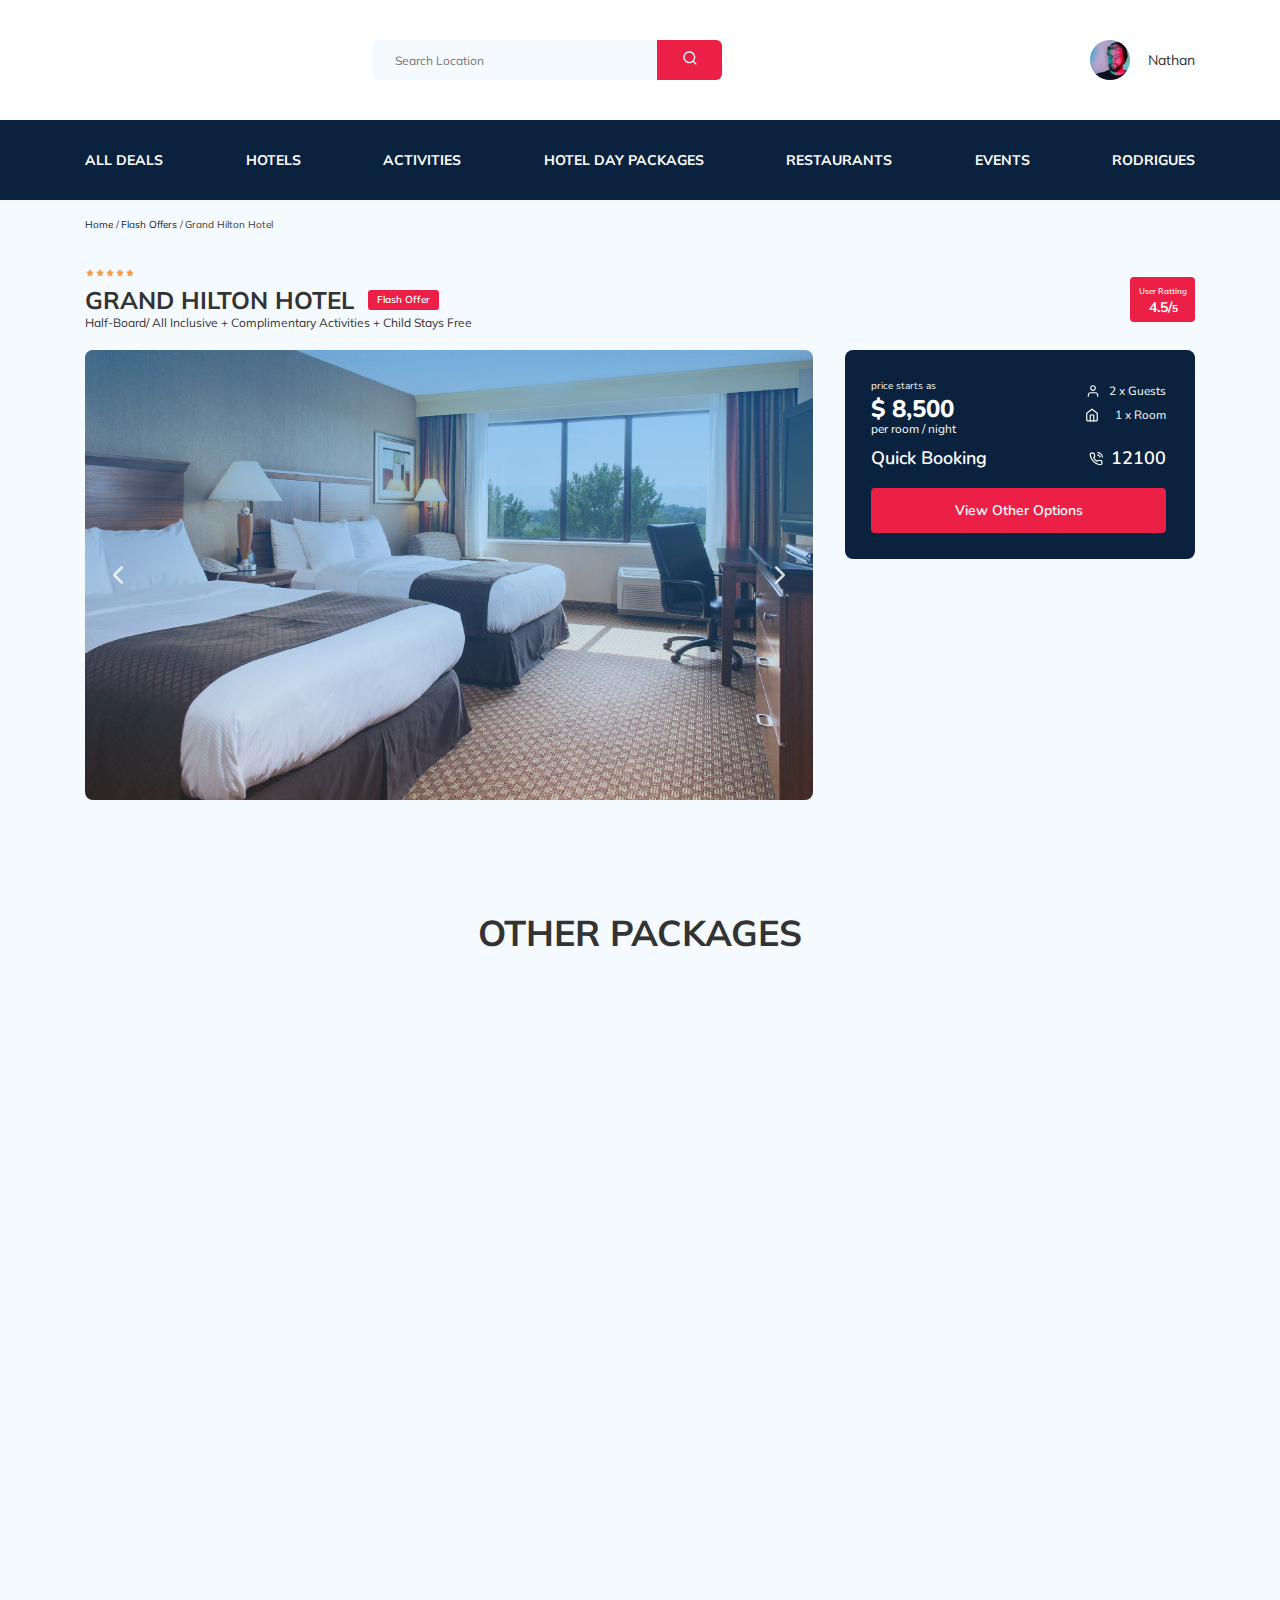
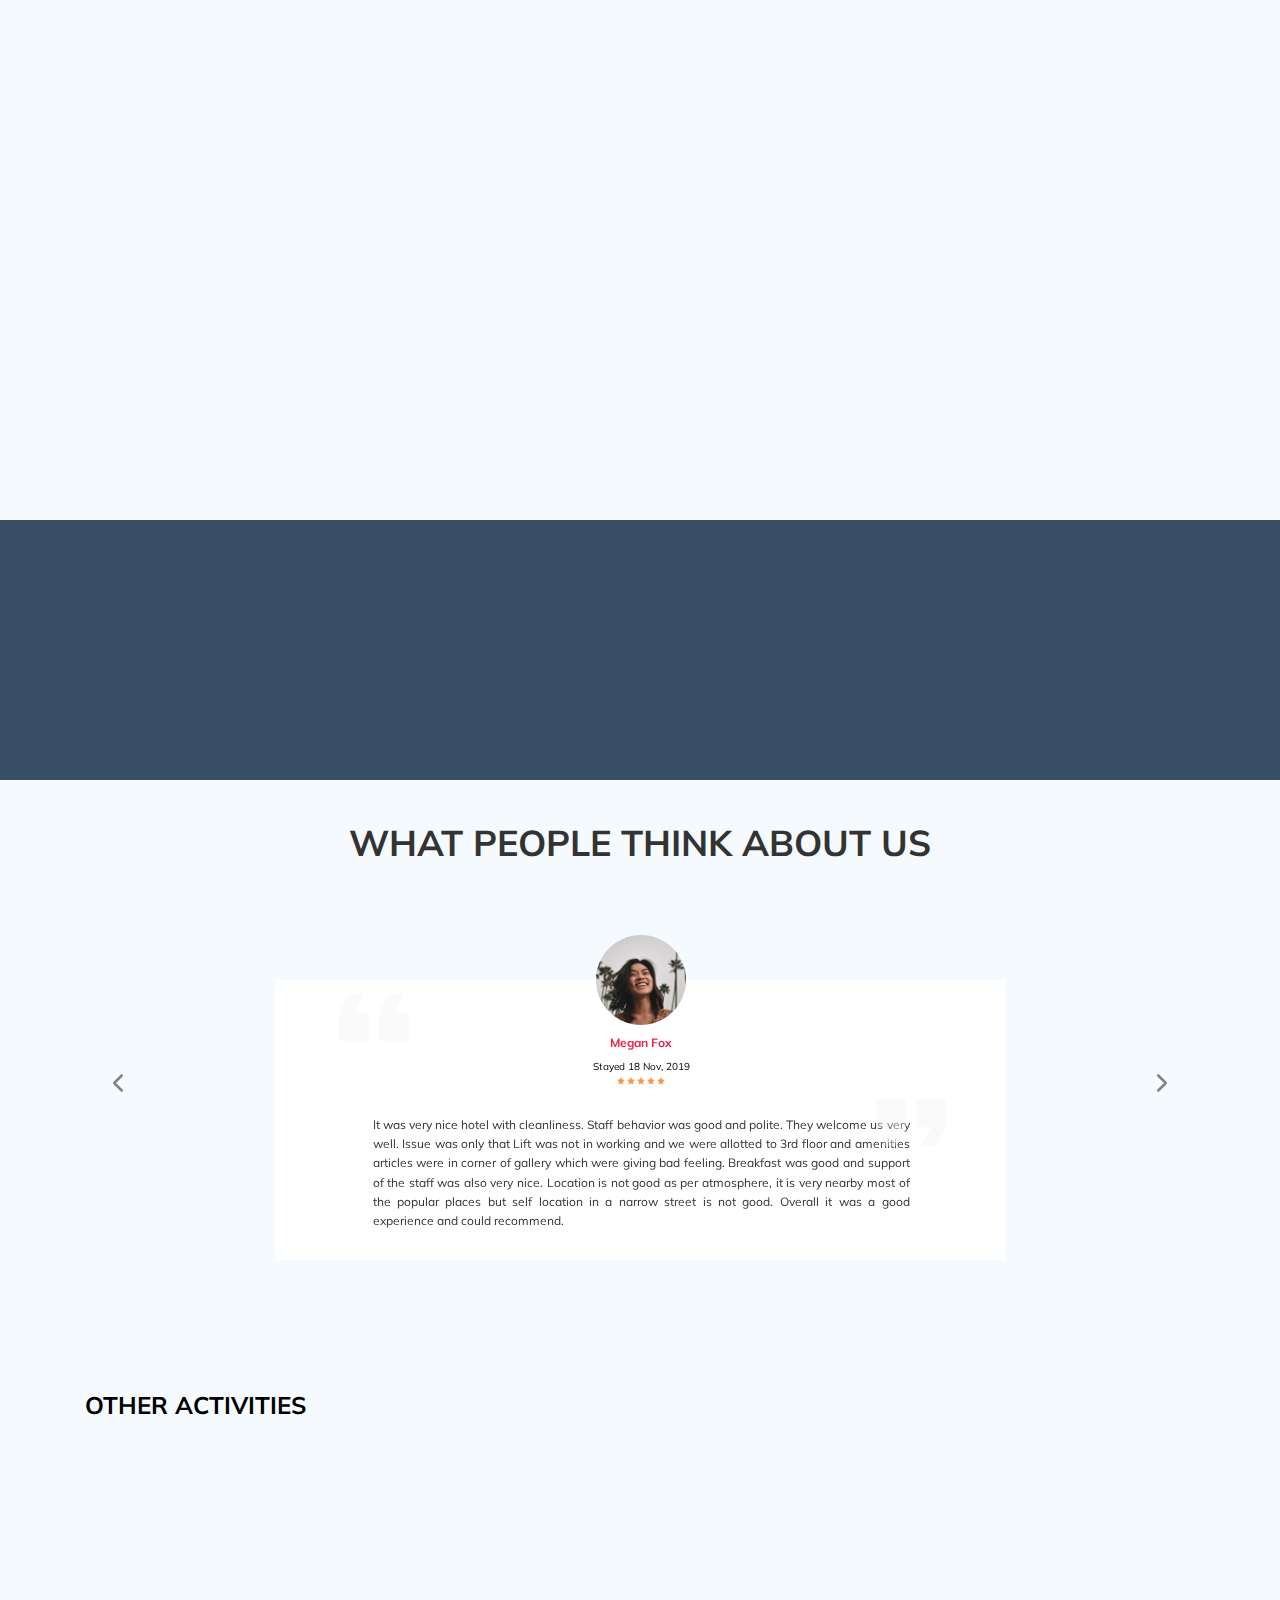
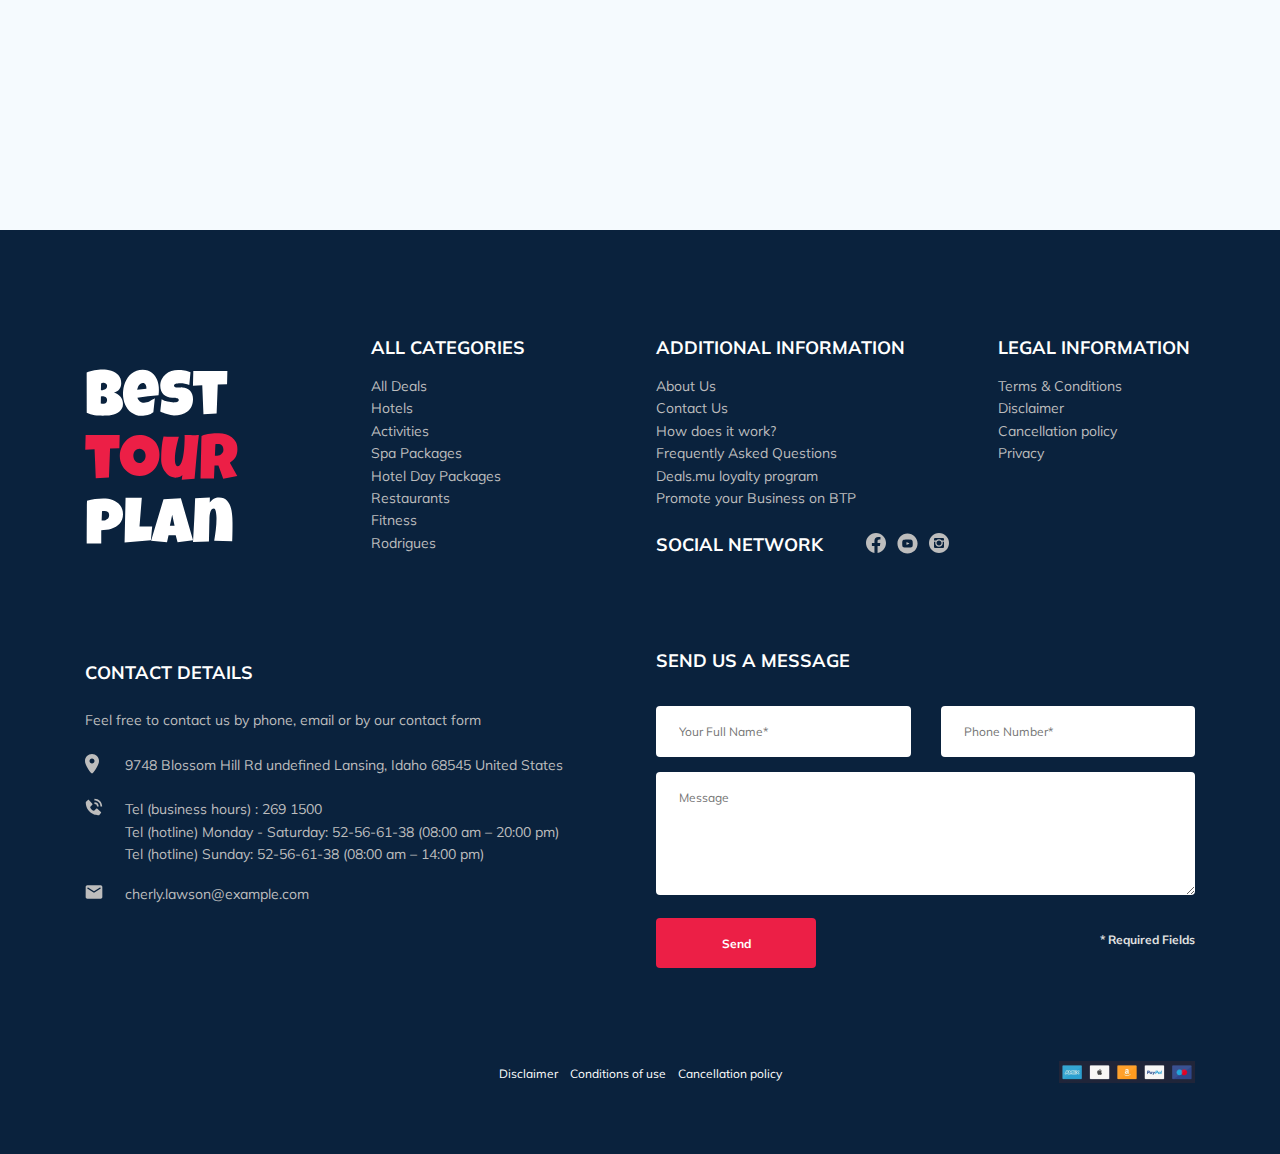
==== commit 72fbc48d: "created: animation" ====
--- a/index.html
+++ b/index.html
@@ -13,13 +13,14 @@
   <link href="https://fonts.googleapis.com/css2?family=Nunito:wght@300;400;600;700;800&display=swap" rel="stylesheet">
   <link rel="stylesheet" href="css/style.css">
   <link rel="stylesheet" href="css/swiper-bundle.min.css">
+  <link rel="stylesheet" href="css/aos.css">
 </head>
 
 <body>
   <header class="navbar navbar--fixed">
     <div class="container">
       <div class="navbar-top">
-        <a href="#" class="logo">
+        <a href="#" class="logo" data-aos="flip-left" data-aos-delay="500">
           <img src="img/header-logo-vertical.svg" alt="Logo: Best Tour Plan" class="logo__image">
         </a>
         <form action="#" class="form search navbar__search navbar__search--mobile_hidden">
@@ -175,7 +176,7 @@
     <div class="container">
       <h2 class="packages-title">Other Packages</h2>
       <div class="packages-cards">
-        <div class="packages-cards__item packages-cards__item--big">
+        <div class="packages-cards__item packages-cards__item--big" data-aos="fade-right" data-aos-delay="500">
           <div class="packages-cards__wrapper packages-cards__wrapper--big">
             <img src="img/packages-1.jpg" alt="photo: White Palace" class="packages-cards__image">
           </div>
@@ -215,7 +216,7 @@
             </div>
           </div>
         </div>
-        <div class="packages-cards__item packages-cards__item--little">
+        <div class="packages-cards__item packages-cards__item--little" data-aos="fade-left" data-aos-delay="500">
           <div class="packages-cards__wrapper">
             <img src="img/packages-2.jpg" alt="photo: White Palace" class="packages-cards__image">
           </div>
@@ -256,7 +257,7 @@
             </div>
           </div>
         </div>
-        <div class="packages-cards__item packages-cards__item--little">
+        <div class="packages-cards__item packages-cards__item--little" data-aos="fade-right" data-aos-delay="500">
           <div class="packages-cards__wrapper">
             <img src="img/packages-3.jpg" alt="photo: White Palace" class="packages-cards__image">
           </div>
@@ -297,7 +298,7 @@
             </div>
           </div>
         </div>
-        <div class="packages-cards__item packages-cards__item--little">
+        <div class="packages-cards__item packages-cards__item--little" data-aos="fade-up" data-aos-delay="500">
           <div class="packages-cards__wrapper">
             <img src="img/packages-4.jpg" alt="photo: White Palace" class="packages-cards__image">
           </div>
@@ -338,7 +339,7 @@
             </div>
           </div>
         </div>
-        <div class="packages-cards__item packages-cards__item--little">
+        <div class="packages-cards__item packages-cards__item--little" data-aos="fade-left" data-aos-delay="500">
           <div class="packages-cards__wrapper">
             <img src="img/packages-5.jpg" alt="photo: White Palace" class="packages-cards__image">
           </div>
@@ -385,11 +386,11 @@
   <!-- /.packages -->
   <section class="newsletter">
     <div class="newsletter-container">
-      <h2 class="newsletter-title">
+      <h2 class="newsletter-title" data-aos="zoom-in">
         subscribe to our
         <span class="newsletter-title__strong">newsletter</span>
       </h2>
-      <form action="send.php" method="POST" class="form subscribe newsletter__subscribe">
+      <form action="send.php" method="POST" class="form subscribe newsletter__subscribe" data-aos="zoom-in">
         <input type="email" class="subscribe__input" placeholder="Your email addres" name="email" required>
         <button class="subscribe__button" type="submit">Send</button>
       </form>
@@ -492,22 +493,22 @@
     <div class="container">
       <h2 class="activities-title">Other Activities</h2>
       <div class="activities-wrapper">
-        <div class="card-item">
+        <div class="card-item" data-aos="fade-right" data-aos-delay="100">
           <img src="img/card-image-1.jpg" alt="The curious corner of chamarel" class="card-item__image">
           <h3 class="card-item__title">The curious corner <br> of chamarel</h3>
           <button data-toggle="modal" class="button card-item__button">Book Now</button>
         </div>
-        <div class="card-item">
+        <div class="card-item" data-aos="fade-right" data-aos-delay="300">
           <img src="img/card-image-2.jpg" alt="Gymkhana club golf course" class="card-item__image">
           <h3 class="card-item__title">Gymkhana club golf <br>course</h3>
           <button class="button card-item__button">Book Now</button>
         </div>
-        <div class="card-item">
+        <div class="card-item" data-aos="fade-right" data-aos-delay="500">
           <img src="img/card-image-3.jpg" alt="Tamarind falls hiking trip - full day" class="card-item__image">
           <h3 class="card-item__title">Tamarind falls hiking <br>trip - full day</h3>
           <button data-toggle="modal" class="button card-item__button">Book Now</button>
         </div>
-        <div class="card-item">
+        <div class="card-item" data-aos="fade-right" data-aos-delay="700">
           <img src="img/card-image-4.jpg" alt="The blue marine discovery quest" class="card-item__image">
           <h3 class="card-item__title">The blue marine discovery<br> quest</h3>
           <button data-toggle="modal" class="button card-item__button">Book Now</button>
@@ -636,10 +637,10 @@
         <div class="footer__send-message">
           <h3 class="footer__title footer__title--m34">Send us a message</h3>
           <form action="send.php" method="POST" class="form footer__form-wrapper">
-            <div class="footer__input-group">
+            <div class="input-group footer__input-group">
               <input type="text" class="input footer__input" placeholder="Your Full Name*" name="name" required>
             </div>
-            <div class="footer__input-group">
+            <div class="input-group footer__input-group">
               <input type="tel" class="input footer__input" placeholder="Phone Number*" name="phone" required>
             </div>
             <textarea class="message footer__message" placeholder="Message" name="message"></textarea>
@@ -669,7 +670,7 @@
       <form action="send.php" method="POST" class="form modal__form modal__form-wrapper">
         <input type="text" class="input modal__input" placeholder="Your Full Name*" name="name" required minlength="2">
         <input type="tel" class="phone_with_ddd input modal__input modal__input--mobile" placeholder="Phone Number*"
-          name="phone" required>
+          name="phone" required minlength="18">
         <input type="email" class="input modal__input modal__input--mobile" placeholder="Email*" name="email" required>
         <textarea class="message modal__message" placeholder="Message" name="message"></textarea>
         <button class="button modal__button" type="submit">Send</button>
@@ -682,6 +683,7 @@
   <script src="js/jquery.mask.min.js"></script>
   <script src="https://api-maps.yandex.ru/2.1/?apikey=вашAPI-ключ&lang=ru_RU"></script>
   <script src="js/swiper-bundle.min.js"></script>
+  <script src="js/aos.js"></script>
   <script src="js/main.js"></script>
 </body>
 
--- a/css/style.css
+++ b/css/style.css
@@ -477,6 +477,13 @@
 
 .invalid {
   color: #EC1F46;
+  position: absolute;
+  left: 0;
+  top: -20px;
+}
+
+.input-group {
+  position: relative;
 }
 
 .navbar {
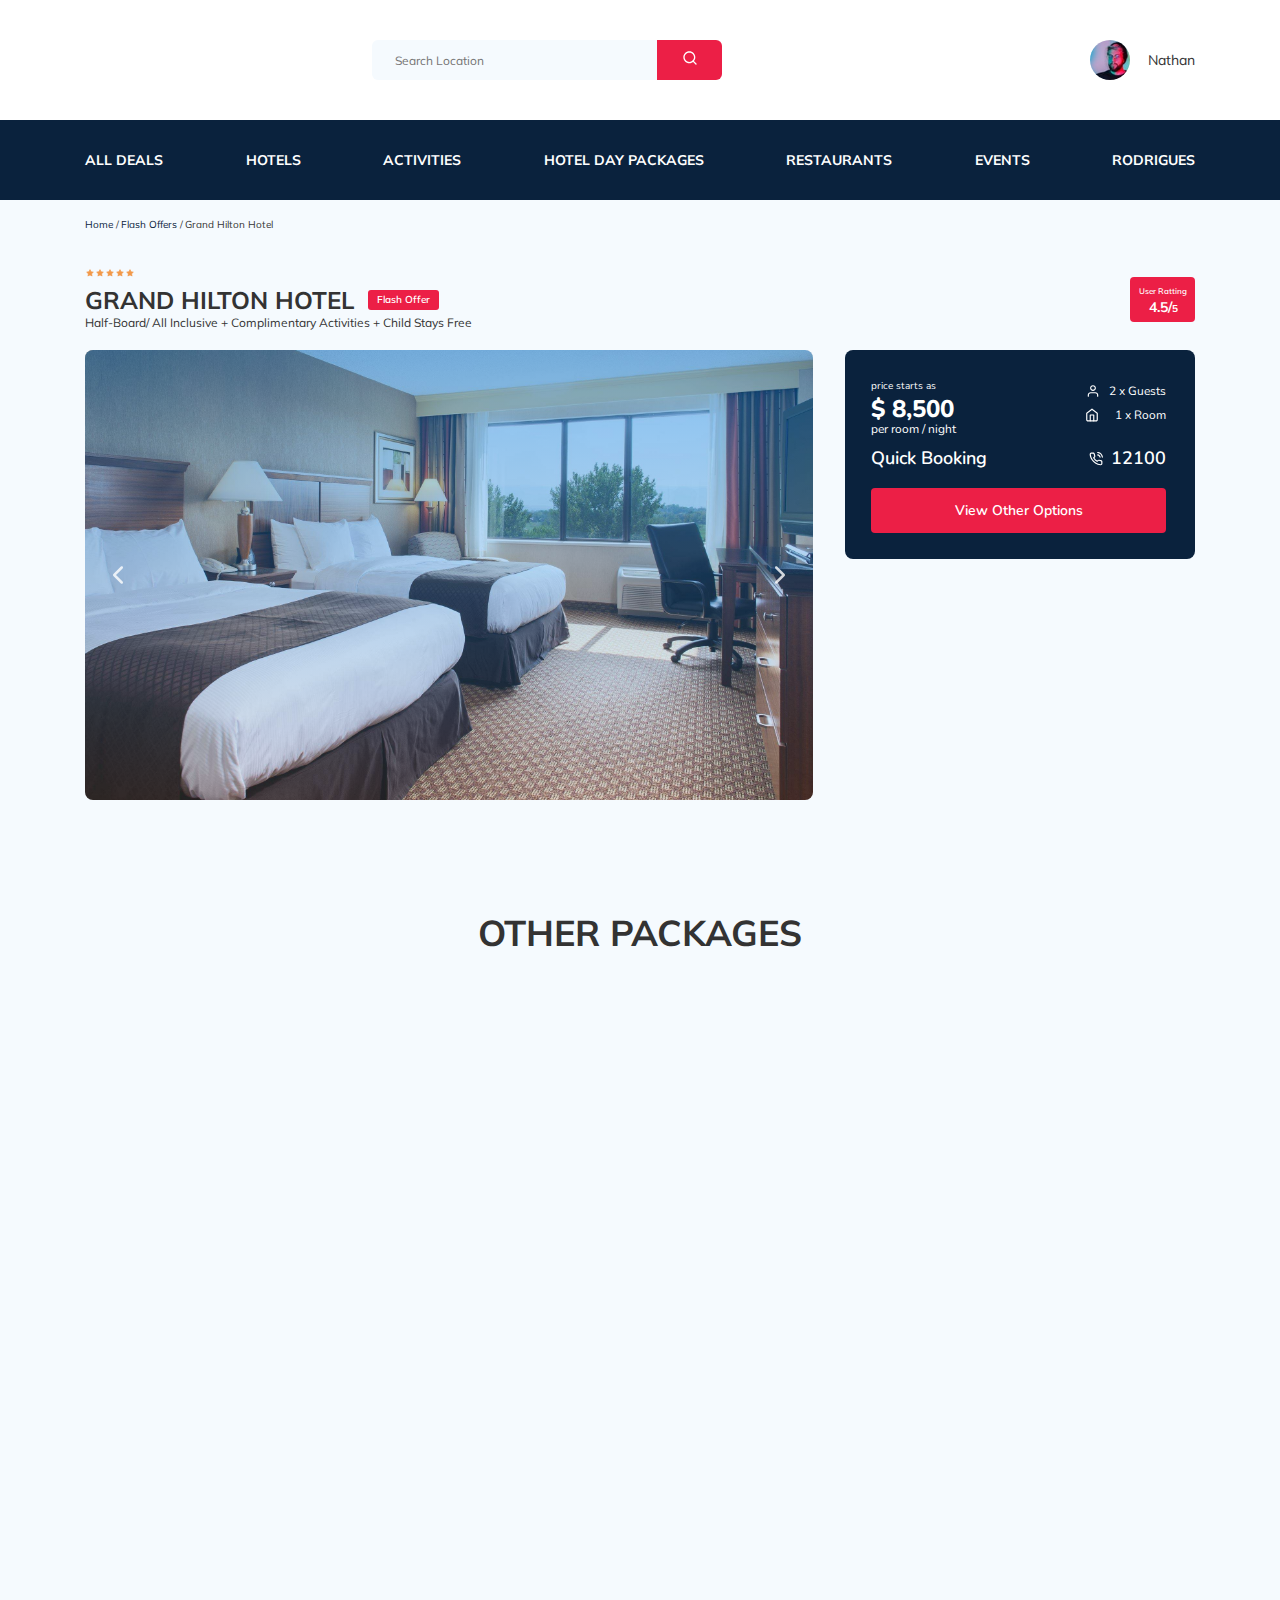
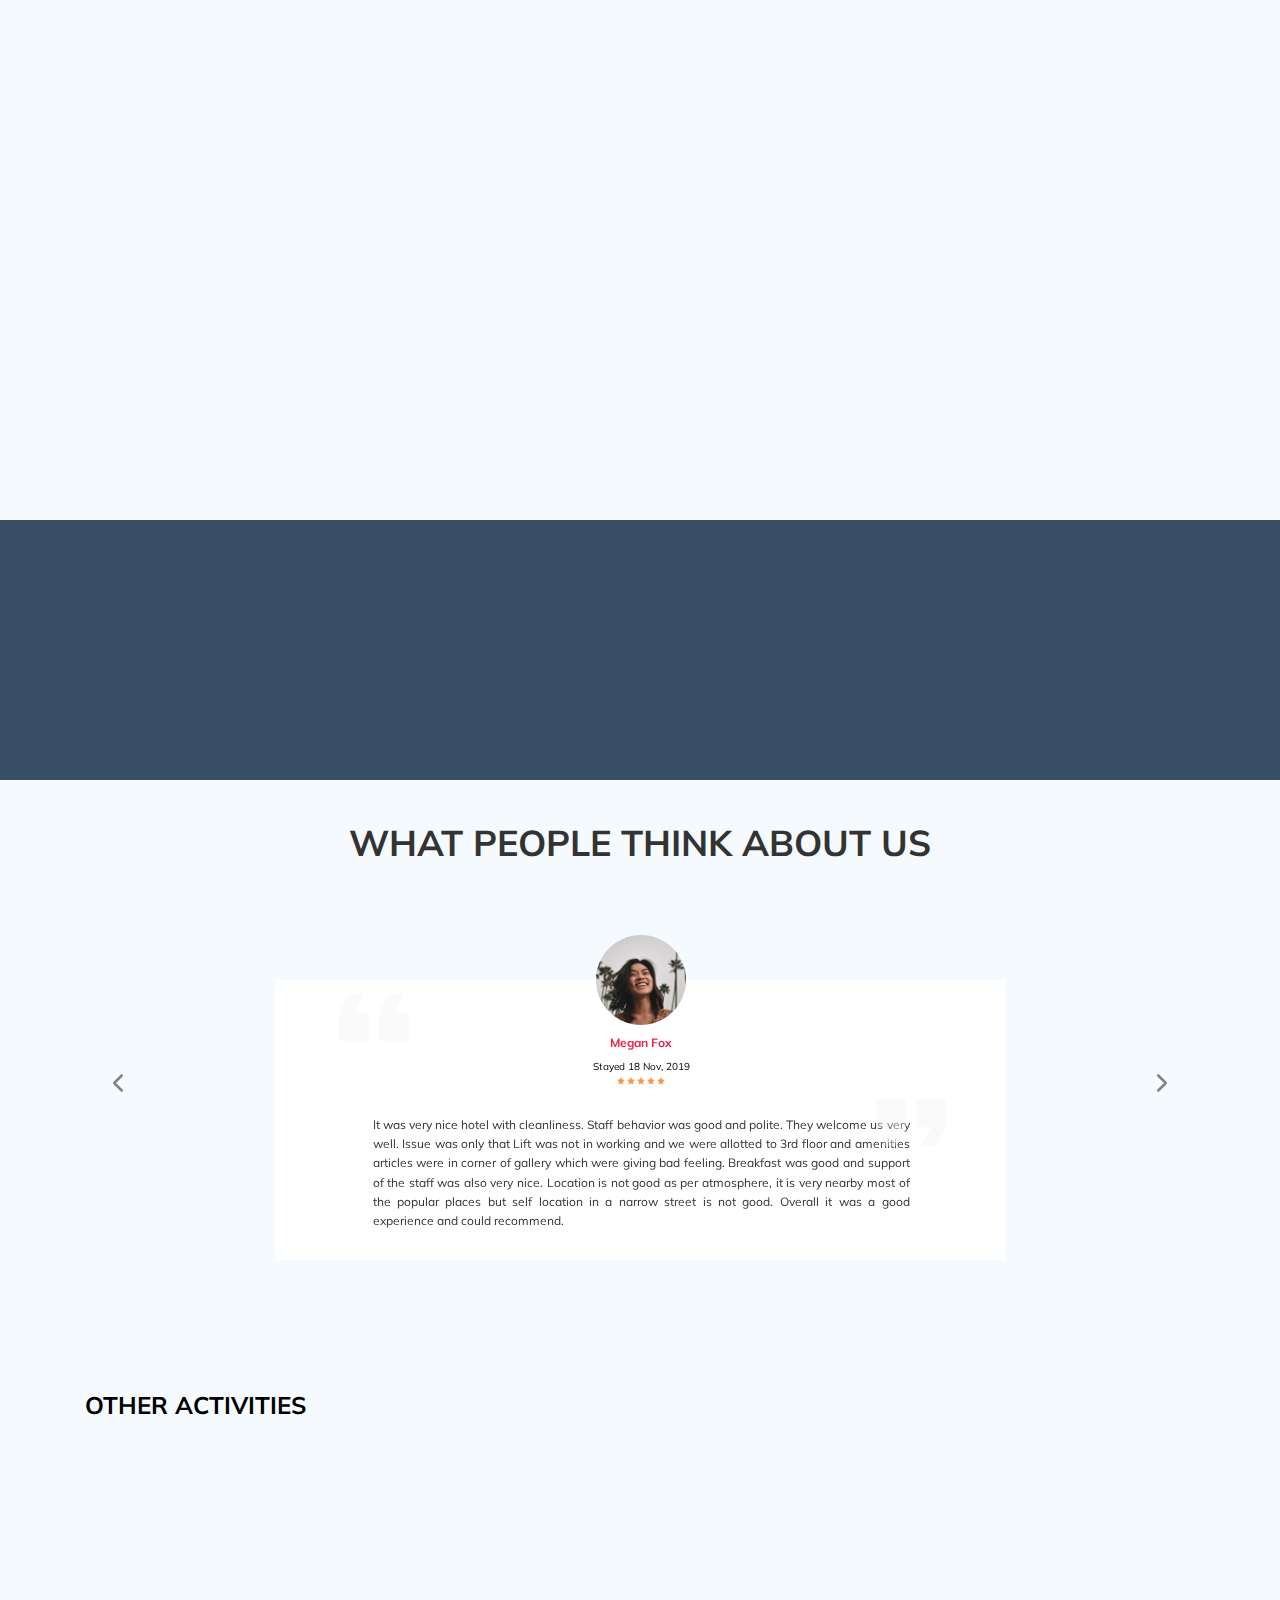
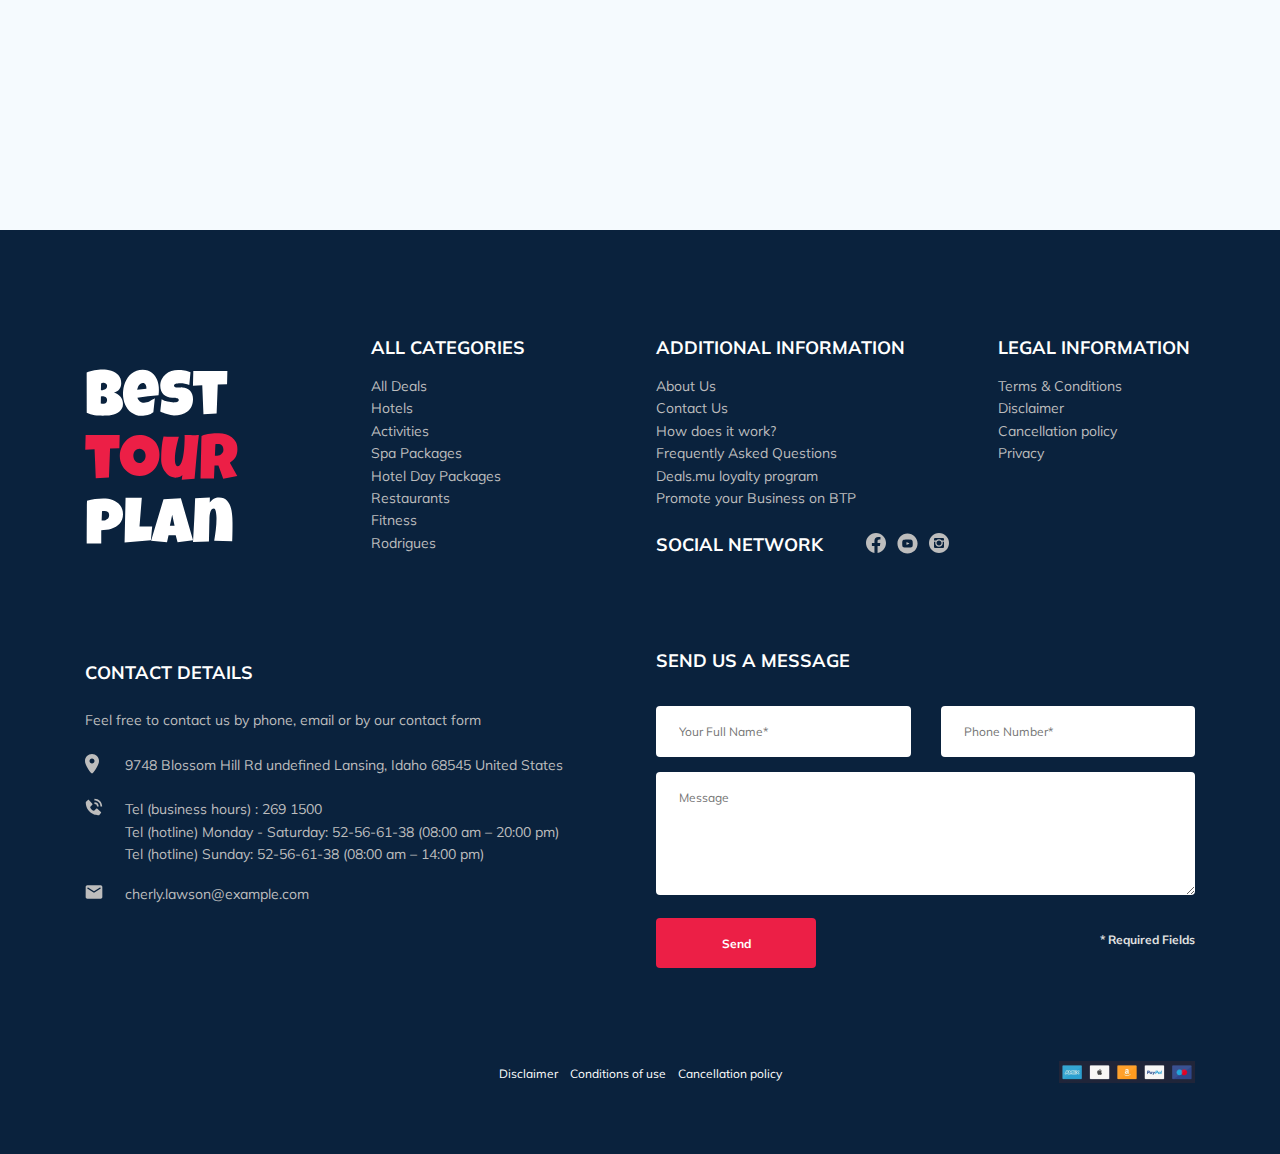
==== commit 518887b9: "fixed" ====
--- a/index.html
+++ b/index.html
@@ -24,10 +24,13 @@
           <img src="img/header-logo-vertical.svg" alt="Logo: Best Tour Plan" class="logo__image">
         </a>
         <form action="#" class="form search navbar__search navbar__search--mobile_hidden">
-          <input type="text" class="search__input" placeholder="Search Location" required>
-          <button class="search__button">
-            <img src="img/search.svg" alt="Icon: search">
-          </button>
+          <div class="input-group navbar__input-group">
+            <input type="text" class="search__input" placeholder="Search Location" required>
+            <button class="search__button">
+              <img src="img/search.svg" alt="Icon: search">
+            </button>
+          </div>
+
         </form>
         <a href="#" class="user navbar__user navbar__user--mobile_hidden">
           <img src="img/avatar-nathan.jpg" alt="avatar: Nathan" class="user__avatar">
@@ -163,7 +166,7 @@
               </div>
 
             </div>
-            <button data-toggle="modal" class="booking__other">View Other Options</button>
+            <button data-toggle="modal" class="button booking__other">View Other Options</button>
           </div>
           <div class="booking__map" id="api-maps">
 
@@ -391,7 +394,9 @@
         <span class="newsletter-title__strong">newsletter</span>
       </h2>
       <form action="send.php" method="POST" class="form subscribe newsletter__subscribe" data-aos="zoom-in">
-        <input type="email" class="subscribe__input" placeholder="Your email addres" name="email" required>
+        <div class="input-group newsletter__input-group">
+          <input type="email" class="subscribe__input" placeholder="Your email addres" name="email" required>
+        </div>
         <button class="subscribe__button" type="submit">Send</button>
       </form>
     </div>
@@ -501,7 +506,7 @@
         <div class="card-item" data-aos="fade-right" data-aos-delay="300">
           <img src="img/card-image-2.jpg" alt="Gymkhana club golf course" class="card-item__image">
           <h3 class="card-item__title">Gymkhana club golf <br>course</h3>
-          <button class="button card-item__button">Book Now</button>
+          <button data-toggle="modal" class="button card-item__button">Book Now</button>
         </div>
         <div class="card-item" data-aos="fade-right" data-aos-delay="500">
           <img src="img/card-image-3.jpg" alt="Tamarind falls hiking trip - full day" class="card-item__image">
@@ -625,7 +630,6 @@
               Tel (business hours) : 269 1500 <br>
               Tel (hotline) Monday - Saturday: 52-56-61-38 (08:00 am – 20:00 pm) <br>
               Tel (hotline) Sunday: 52-56-61-38 (08:00 am – 14:00 pm)
-
             </li>
             <li class="footer__item footer__item--mb33">
               <div class="footer__icon-wrapper"><img src="img/mail.svg" alt="icon: mail" class="footer__icon"></div>
@@ -638,10 +642,12 @@
           <h3 class="footer__title footer__title--m34">Send us a message</h3>
           <form action="send.php" method="POST" class="form footer__form-wrapper">
             <div class="input-group footer__input-group">
-              <input type="text" class="input footer__input" placeholder="Your Full Name*" name="name" required>
+              <input type="text" class="input footer__input" placeholder="Your Full Name*" name="name" required
+                minlength="2">
             </div>
             <div class="input-group footer__input-group">
-              <input type="tel" class="input footer__input" placeholder="Phone Number*" name="phone" required>
+              <input type="tel" class="phone-with-ddd input footer__input" placeholder="Phone Number*" name="phone"
+                required minlength="18">
             </div>
             <textarea class="message footer__message" placeholder="Message" name="message"></textarea>
             <button class="button footer__button" type="submit">Send</button>
@@ -668,10 +674,18 @@
       </a>
       <h3 class="modal__title">Booking</h3>
       <form action="send.php" method="POST" class="form modal__form modal__form-wrapper">
-        <input type="text" class="input modal__input" placeholder="Your Full Name*" name="name" required minlength="2">
-        <input type="tel" class="phone_with_ddd input modal__input modal__input--mobile" placeholder="Phone Number*"
-          name="phone" required minlength="18">
-        <input type="email" class="input modal__input modal__input--mobile" placeholder="Email*" name="email" required>
+        <div class="input-group modal__input-group">
+          <input type="text" class="input modal__input" placeholder="Your Full Name*" name="name" required
+            minlength="2">
+        </div>
+        <div class="input-group modal__input-group">
+          <input type="tel" class="phone-with-ddd input modal__input modal__input--mobile" placeholder="Phone Number*"
+            name="phone" required minlength="18">
+        </div>
+        <div class="input-group modal__input-group">
+          <input type="email" class="input modal__input modal__input--mobile" placeholder="Email*" name="email"
+            required>
+        </div>
         <textarea class="message modal__message" placeholder="Message" name="message"></textarea>
         <button class="button modal__button" type="submit">Send</button>
         <span class="modal__info">* Required Fields</span>
--- a/css/style.css
+++ b/css/style.css
@@ -459,6 +459,10 @@
   border-radius: 4px;
 }
 
+.button:hover {
+  background-color: #d8235a;
+}
+
 .button__back {
   margin-top: 20px;
 }
@@ -477,13 +481,24 @@
 
 .invalid {
   color: #EC1F46;
-  position: absolute;
-  left: 0;
-  top: -20px;
 }
 
 .input-group {
   position: relative;
+  height: 100%;
+}
+
+label.invalid {
+  min-width: 100%;
+  position: absolute;
+  top: -28px;
+  left: 0;
+  background: #EC1F46;
+  font-size: 14px;
+  line-height: 16px;
+  color: #fff;
+  padding: 5px 10px;
+  border-radius: 8px;
 }
 
 .navbar {
@@ -553,16 +568,12 @@
   -webkit-box-align: center;
       -ms-flex-align: center;
           align-items: center;
-  overflow: hidden;
-  position: relative;
-  border-radius: 6px;
   height: 40px;
 }
 
 .search__input {
   padding-left: 23px;
   padding-right: 85px;
-  height: inherit;
   width: 350px;
   height: 100%;
   border: none;
@@ -570,6 +581,7 @@
   line-height: 15px;
   background-color: #F5FAFE;
   color: #333333;
+  border-radius: 6px;
 }
 
 .search__button {
@@ -580,6 +592,7 @@
   width: 65px;
   border: none;
   background-color: #EC1F46;
+  border-radius: 0 6px 6px 0;
 }
 
 .user {
@@ -996,8 +1009,6 @@
   width: 350px;
   z-index: 10;
   background: #FFFFFF;
-  border-radius: 4px;
-  overflow: hidden;
   position: relative;
 }
 
@@ -1008,6 +1019,8 @@
   font-size: 14px;
   line-height: 18px;
   color: #BDBDBD;
+  border-radius: 6px;
+  overflow: hidden;
 }
 
 .subscribe__button {
@@ -1021,6 +1034,7 @@
   font-size: 12px;
   line-height: 15px;
   color: #fff;
+  border-radius: 0 6px 6px 0;
 }
 
 .reviews {
@@ -1526,6 +1540,10 @@
   grid-column: 1/3;
 }
 
+.footer__tel-1 {
+  color: inherit;
+}
+
 .footer__send-message {
   -ms-grid-row: 4;
   -ms-grid-row-span: 1;
@@ -1753,6 +1771,9 @@
 
 .modal__input {
   width: 100%;
+}
+
+.modal__input-group {
   margin-top: 15px;
 }
 
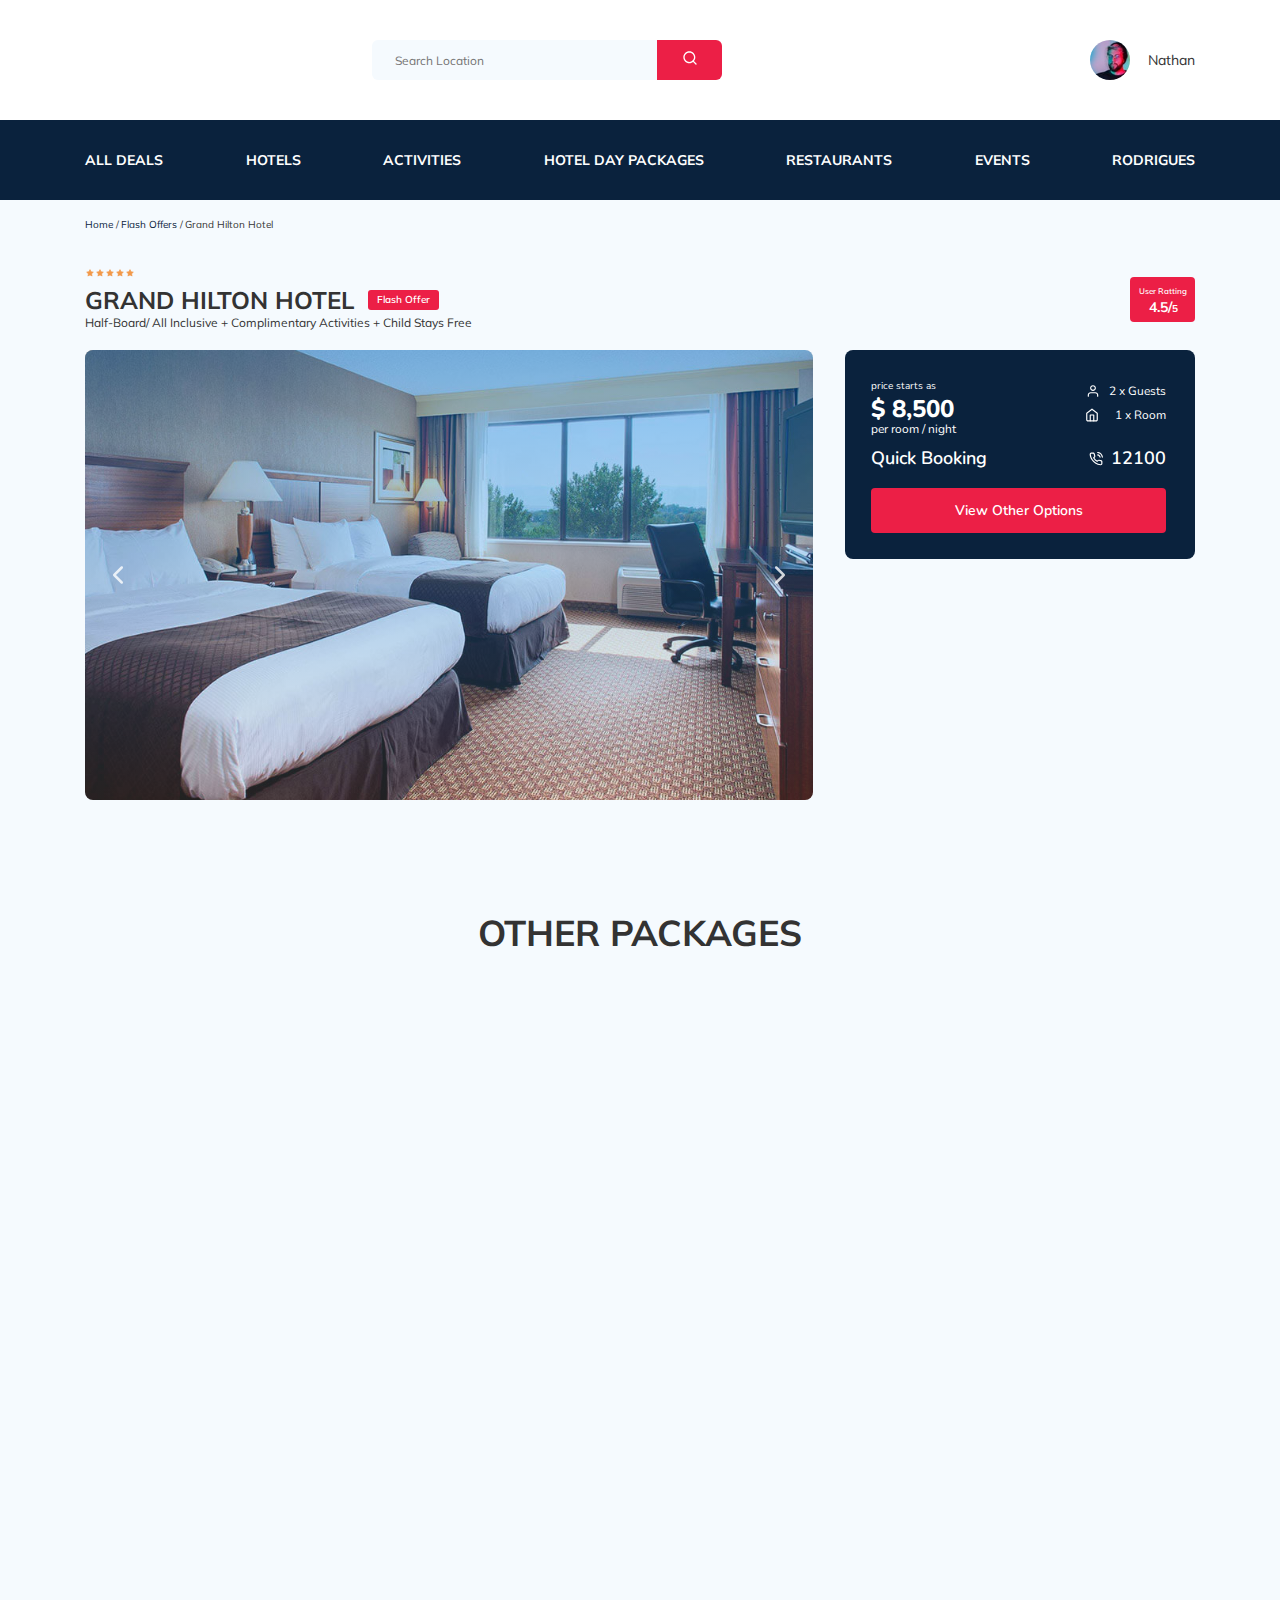
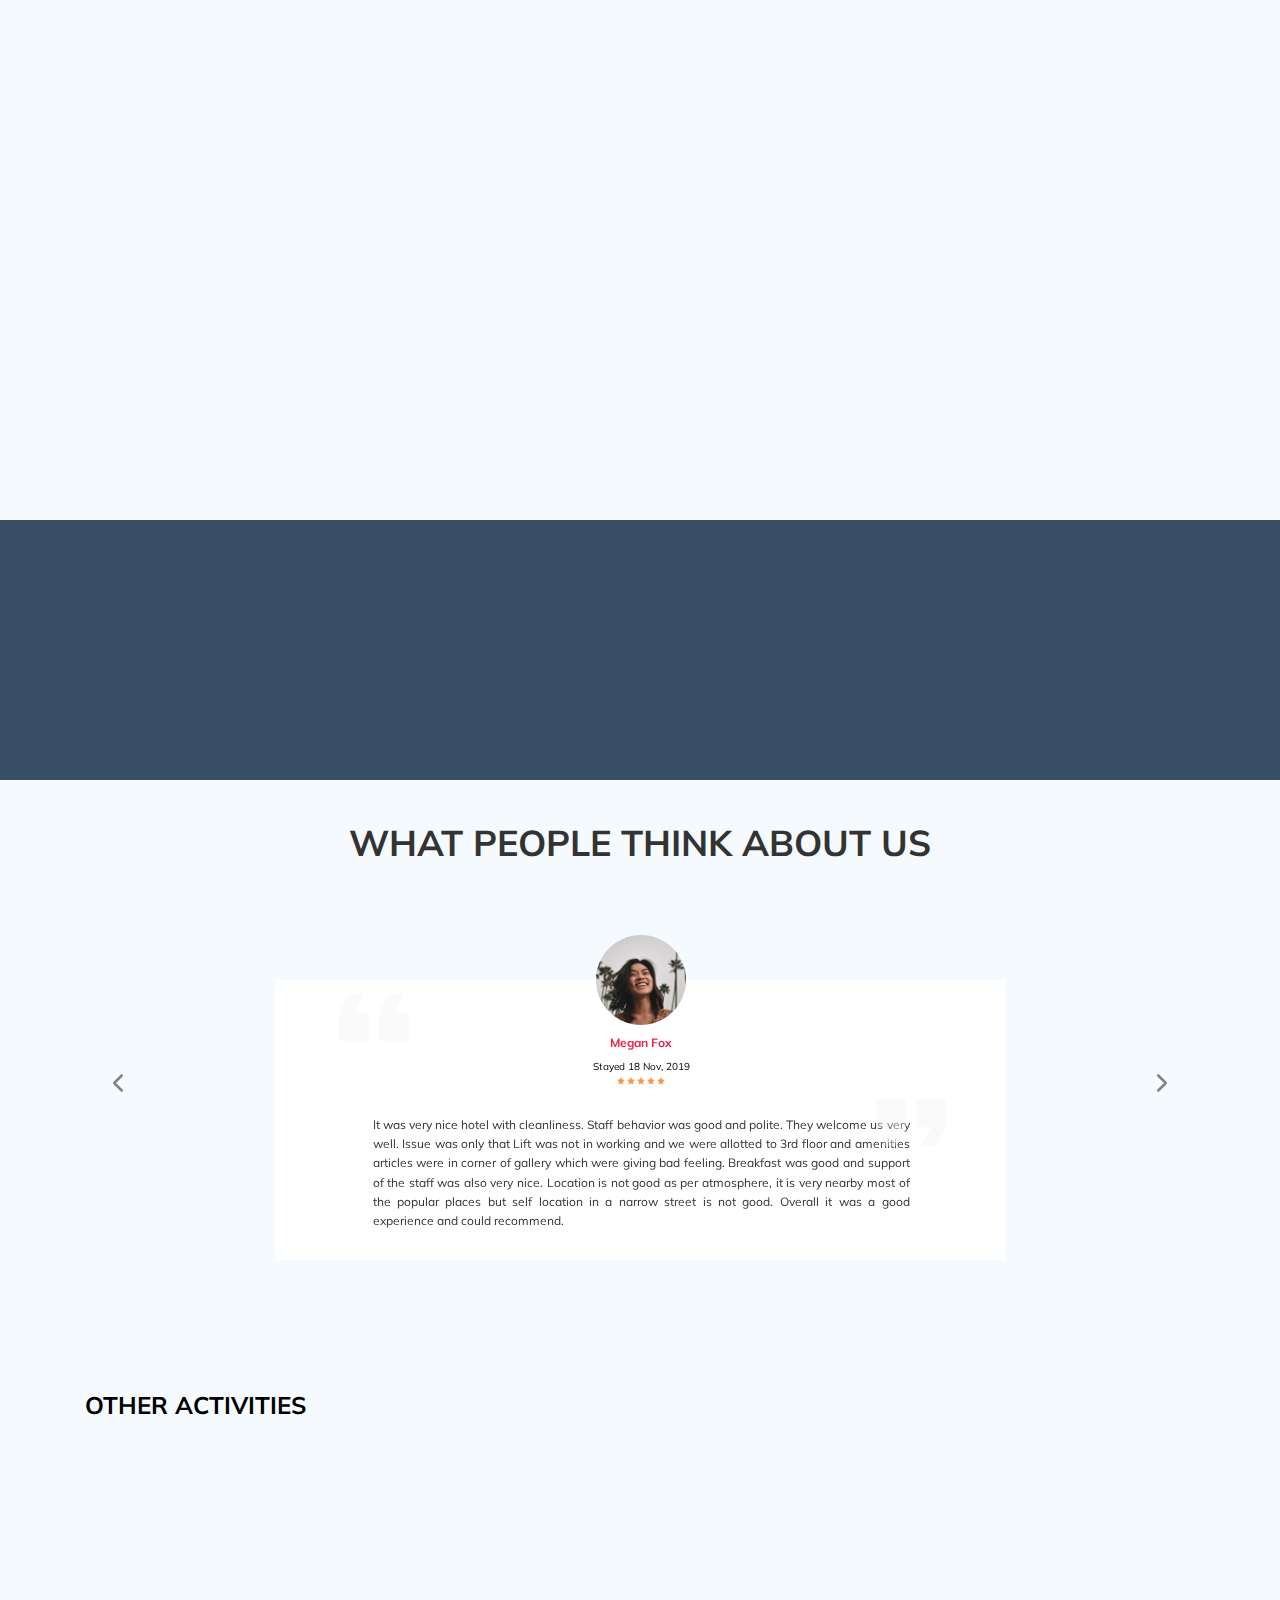
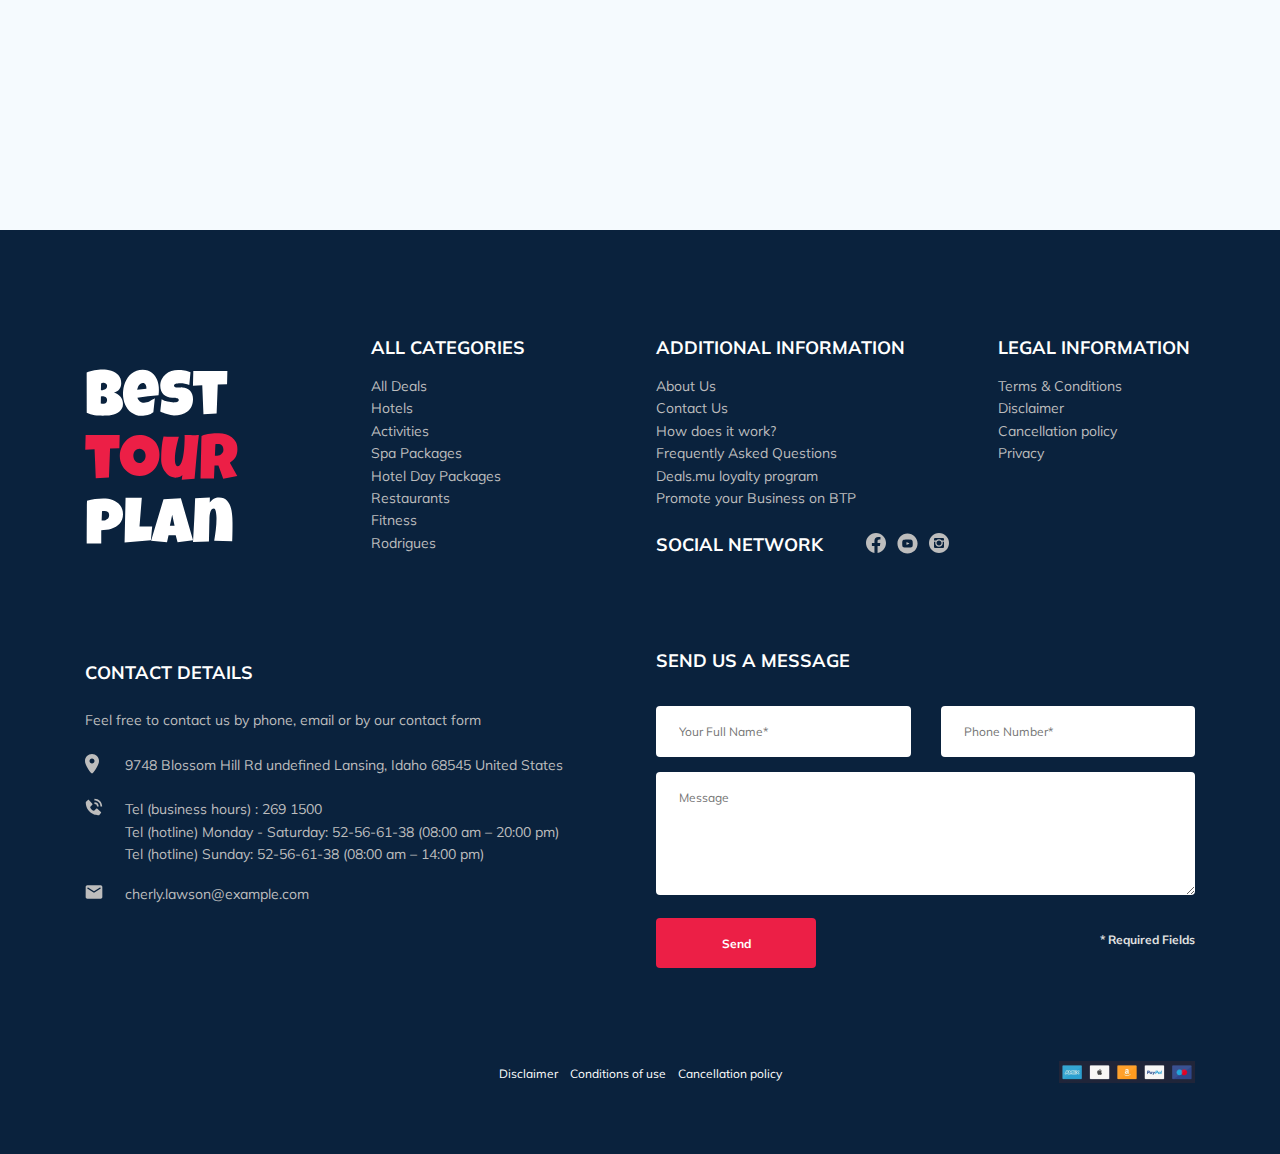
==== commit c5437535: "fixed: optimiz" ====
--- a/index.html
+++ b/index.html
@@ -9,8 +9,9 @@
   <link rel="icon" href="best_tour_plan321_dfx_icon.ico" type="image/x-icon">
   <link
     href="https://fonts.googleapis.com/css2?family=Mulish:wght@300;400;600;700&family=Nunito+Sans:wght@400;600&display=swap"
-    rel="stylesheet">
-  <link href="https://fonts.googleapis.com/css2?family=Nunito:wght@300;400;600;700;800&display=swap" rel="stylesheet">
+    rel="stylesheet" rel="preload">
+  <link href="https://fonts.googleapis.com/css2?family=Nunito:wght@300;400;600;700;800&display=swap" rel="stylesheet"
+    rel="preload">
   <link rel="stylesheet" href="css/style.css">
   <link rel="stylesheet" href="css/swiper-bundle.min.css">
   <link rel="stylesheet" href="css/aos.css">
--- a/css/style.css
+++ b/css/style.css
@@ -1,2614 +1 @@
-@charset "UTF-8";
-/*! normalize.css v8.0.1 | MIT License | github.com/necolas/normalize.css */
-/* Document
-   ========================================================================== */
-/**
- * 1. Correct the line height in all browsers.
- * 2. Prevent adjustments of font size after orientation changes in iOS.
- */
-html {
-  line-height: 1.15;
-  /* 1 */
-  -webkit-text-size-adjust: 100%;
-  /* 2 */
-}
-
-/* Sections
-   ========================================================================== */
-/**
- * Remove the margin in all browsers.
- */
-body {
-  margin: 0;
-}
-
-/**
- * Render the `main` element consistently in IE.
- */
-main {
-  display: block;
-}
-
-/**
- * Correct the font size and margin on `h1` elements within `section` and
- * `article` contexts in Chrome, Firefox, and Safari.
- */
-h1 {
-  font-size: 2em;
-  margin: 0.67em 0;
-}
-
-/* Grouping content
-   ========================================================================== */
-/**
- * 1. Add the correct box sizing in Firefox.
- * 2. Show the overflow in Edge and IE.
- */
-hr {
-  -webkit-box-sizing: content-box;
-          box-sizing: content-box;
-  /* 1 */
-  height: 0;
-  /* 1 */
-  overflow: visible;
-  /* 2 */
-}
-
-/**
- * 1. Correct the inheritance and scaling of font size in all browsers.
- * 2. Correct the odd `em` font sizing in all browsers.
- */
-pre {
-  font-family: monospace, monospace;
-  /* 1 */
-  font-size: 1em;
-  /* 2 */
-}
-
-/* Text-level semantics
-   ========================================================================== */
-/**
- * Remove the gray background on active links in IE 10.
- */
-a {
-  background-color: transparent;
-}
-
-/**
- * 1. Remove the bottom border in Chrome 57-
- * 2. Add the correct text decoration in Chrome, Edge, IE, Opera, and Safari.
- */
-abbr[title] {
-  border-bottom: none;
-  /* 1 */
-  text-decoration: underline;
-  /* 2 */
-  -webkit-text-decoration: underline dotted;
-          text-decoration: underline dotted;
-  /* 2 */
-}
-
-/**
- * Add the correct font weight in Chrome, Edge, and Safari.
- */
-b,
-strong {
-  font-weight: bolder;
-}
-
-/**
- * 1. Correct the inheritance and scaling of font size in all browsers.
- * 2. Correct the odd `em` font sizing in all browsers.
- */
-code,
-kbd,
-samp {
-  font-family: monospace, monospace;
-  /* 1 */
-  font-size: 1em;
-  /* 2 */
-}
-
-/**
- * Add the correct font size in all browsers.
- */
-small {
-  font-size: 80%;
-}
-
-/**
- * Prevent `sub` and `sup` elements from affecting the line height in
- * all browsers.
- */
-sub,
-sup {
-  font-size: 75%;
-  line-height: 0;
-  position: relative;
-  vertical-align: baseline;
-}
-
-sub {
-  bottom: -0.25em;
-}
-
-sup {
-  top: -0.5em;
-}
-
-/* Embedded content
-   ========================================================================== */
-/**
- * Remove the border on images inside links in IE 10.
- */
-img {
-  border-style: none;
-}
-
-/* Forms
-   ========================================================================== */
-/**
- * 1. Change the font styles in all browsers.
- * 2. Remove the margin in Firefox and Safari.
- */
-button,
-input,
-optgroup,
-select,
-textarea {
-  font-family: inherit;
-  /* 1 */
-  font-size: 100%;
-  /* 1 */
-  line-height: 1.15;
-  /* 1 */
-  margin: 0;
-  /* 2 */
-}
-
-/**
- * Show the overflow in IE.
- * 1. Show the overflow in Edge.
- */
-button,
-input {
-  /* 1 */
-  overflow: visible;
-}
-
-/**
- * Remove the inheritance of text transform in Edge, Firefox, and IE.
- * 1. Remove the inheritance of text transform in Firefox.
- */
-button,
-select {
-  /* 1 */
-  text-transform: none;
-}
-
-/**
- * Correct the inability to style clickable types in iOS and Safari.
- */
-button,
-[type="button"],
-[type="reset"],
-[type="submit"] {
-  -webkit-appearance: button;
-}
-
-/**
- * Remove the inner border and padding in Firefox.
- */
-button::-moz-focus-inner,
-[type="button"]::-moz-focus-inner,
-[type="reset"]::-moz-focus-inner,
-[type="submit"]::-moz-focus-inner {
-  border-style: none;
-  padding: 0;
-}
-
-/**
- * Restore the focus styles unset by the previous rule.
- */
-button:-moz-focusring,
-[type="button"]:-moz-focusring,
-[type="reset"]:-moz-focusring,
-[type="submit"]:-moz-focusring {
-  outline: 1px dotted ButtonText;
-}
-
-/**
- * Correct the padding in Firefox.
- */
-fieldset {
-  padding: 0.35em 0.75em 0.625em;
-}
-
-/**
- * 1. Correct the text wrapping in Edge and IE.
- * 2. Correct the color inheritance from `fieldset` elements in IE.
- * 3. Remove the padding so developers are not caught out when they zero out
- *    `fieldset` elements in all browsers.
- */
-legend {
-  -webkit-box-sizing: border-box;
-          box-sizing: border-box;
-  /* 1 */
-  color: inherit;
-  /* 2 */
-  display: table;
-  /* 1 */
-  max-width: 100%;
-  /* 1 */
-  padding: 0;
-  /* 3 */
-  white-space: normal;
-  /* 1 */
-}
-
-/**
- * Add the correct vertical alignment in Chrome, Firefox, and Opera.
- */
-progress {
-  vertical-align: baseline;
-}
-
-/**
- * Remove the default vertical scrollbar in IE 10+.
- */
-textarea {
-  overflow: auto;
-}
-
-/**
- * 1. Add the correct box sizing in IE 10.
- * 2. Remove the padding in IE 10.
- */
-[type="checkbox"],
-[type="radio"] {
-  -webkit-box-sizing: border-box;
-          box-sizing: border-box;
-  /* 1 */
-  padding: 0;
-  /* 2 */
-}
-
-/**
- * Correct the cursor style of increment and decrement buttons in Chrome.
- */
-[type="number"]::-webkit-inner-spin-button,
-[type="number"]::-webkit-outer-spin-button {
-  height: auto;
-}
-
-/**
- * 1. Correct the odd appearance in Chrome and Safari.
- * 2. Correct the outline style in Safari.
- */
-[type="search"] {
-  -webkit-appearance: textfield;
-  /* 1 */
-  outline-offset: -2px;
-  /* 2 */
-}
-
-/**
- * Remove the inner padding in Chrome and Safari on macOS.
- */
-[type="search"]::-webkit-search-decoration {
-  -webkit-appearance: none;
-}
-
-/**
- * 1. Correct the inability to style clickable types in iOS and Safari.
- * 2. Change font properties to `inherit` in Safari.
- */
-::-webkit-file-upload-button {
-  -webkit-appearance: button;
-  /* 1 */
-  font: inherit;
-  /* 2 */
-}
-
-/* Interactive
-   ========================================================================== */
-/*
- * Add the correct display in Edge, IE 10+, and Firefox.
- */
-details {
-  display: block;
-}
-
-/*
- * Add the correct display in all browsers.
- */
-summary {
-  display: list-item;
-}
-
-/* Misc
-   ========================================================================== */
-/**
- * Add the correct display in IE 10+.
- */
-template {
-  display: none;
-}
-
-/**
- * Add the correct display in IE 10.
- */
-[hidden] {
-  display: none;
-}
-
-/*Обнуление стилей*/
-* {
-  padding: 0;
-  margin: 0;
-  border: 0;
-}
-
-*,
-*:before,
-*:after {
-  -webkit-box-sizing: border-box;
-          box-sizing: border-box;
-}
-
-:focus,
-:active {
-  outline: none;
-}
-
-a:focus,
-a:active {
-  outline: none;
-}
-
-nav,
-footer,
-header,
-aside {
-  display: block;
-}
-
-input,
-button,
-textarea {
-  font-family: inherit;
-}
-
-input::-ms-clear {
-  display: none;
-}
-
-button {
-  cursor: pointer;
-}
-
-button::-moz-focus-iner {
-  padding: 0;
-  border: 0;
-}
-
-a,
-a:visited {
-  text-decoration: none;
-}
-
-a:hover {
-  text-decoration: none;
-}
-
-ul li {
-  list-style: none;
-}
-
-h1,
-h2,
-h3,
-h4,
-h5,
-h6 {
-  font-style: inherit;
-  margin: 0;
-}
-
-html,
-body {
-  height: 100%;
-  width: 100%;
-  font-size: 100%;
-  line-height: 1;
-  font-family: 'Mulish', sans-serif;
-  color: #333333;
-  background-color: #F5FAFE;
-}
-
-body.lock {
-  overflow: hidden;
-}
-
-.container {
-  max-width: 1110px;
-  margin: auto;
-}
-
-img {
-  max-width: 100%;
-}
-
-.input {
-  background-color: #fff;
-  border-radius: 4px;
-  padding: 18px 23px;
-  font-weight: normal;
-  font-size: 12px;
-  line-height: 15px;
-  color: #BDBDBD;
-}
-
-.button {
-  padding: 18px 65px 17px 66px;
-  font-weight: bold;
-  font-size: 12px;
-  line-height: 15px;
-  color: #FFFFFF;
-  background-color: #EC1F46;
-  border-radius: 4px;
-}
-
-.button:hover {
-  background-color: #d8235a;
-}
-
-.button__back {
-  margin-top: 20px;
-}
-
-.message {
-  background-color: #fff;
-  padding: 18px 23px;
-  border-radius: 4px;
-  font-weight: normal;
-  font-size: 12px;
-  line-height: 15px;
-  color: #BDBDBD;
-  min-height: 123px;
-  max-width: 100%;
-}
-
-.invalid {
-  color: #EC1F46;
-}
-
-.input-group {
-  position: relative;
-  height: 100%;
-}
-
-label.invalid {
-  min-width: 100%;
-  position: absolute;
-  top: -28px;
-  left: 0;
-  background: #EC1F46;
-  font-size: 14px;
-  line-height: 16px;
-  color: #fff;
-  padding: 5px 10px;
-  border-radius: 8px;
-}
-
-.navbar {
-  background-color: #fff;
-}
-
-.navbar-top {
-  display: -webkit-box;
-  display: -ms-flexbox;
-  display: flex;
-  -webkit-box-align: center;
-      -ms-flex-align: center;
-          align-items: center;
-  -webkit-box-pack: justify;
-      -ms-flex-pack: justify;
-          justify-content: space-between;
-  padding: 40px 0;
-}
-
-.navbar__search {
-  margin-right: auto;
-  margin-left: 110px;
-}
-
-.navbar__menu-button {
-  display: none;
-}
-
-.navbar-menu {
-  display: -webkit-box;
-  display: -ms-flexbox;
-  display: flex;
-  -webkit-box-align: center;
-      -ms-flex-align: center;
-          align-items: center;
-  -webkit-box-pack: justify;
-      -ms-flex-pack: justify;
-          justify-content: space-between;
-  padding: 31px 0;
-  color: #fff;
-}
-
-.navbar-menu__link {
-  color: inherit;
-  font-size: 14px;
-  font-weight: 700;
-  text-transform: uppercase;
-  line-height: 18px;
-}
-
-.navbar-menu__item--mobile_visible {
-  display: none;
-}
-
-.navbar-bottom {
-  background-color: #0A223D;
-}
-
-.logo {
-  width: 177px;
-}
-
-.search {
-  display: -webkit-box;
-  display: -ms-flexbox;
-  display: flex;
-  -webkit-box-align: center;
-      -ms-flex-align: center;
-          align-items: center;
-  height: 40px;
-}
-
-.search__input {
-  padding-left: 23px;
-  padding-right: 85px;
-  width: 350px;
-  height: 100%;
-  border: none;
-  font-size: 12px;
-  line-height: 15px;
-  background-color: #F5FAFE;
-  color: #333333;
-  border-radius: 6px;
-}
-
-.search__button {
-  position: absolute;
-  right: 0;
-  top: 0;
-  height: inherit;
-  width: 65px;
-  border: none;
-  background-color: #EC1F46;
-  border-radius: 0 6px 6px 0;
-}
-
-.user {
-  display: -webkit-box;
-  display: -ms-flexbox;
-  display: flex;
-  -webkit-box-align: center;
-      -ms-flex-align: center;
-          align-items: center;
-  text-decoration: none;
-  color: #333333;
-}
-
-.user__avatar {
-  width: 40px;
-  height: 40px;
-  border-radius: 50%;
-  -o-object-fit: cover;
-     object-fit: cover;
-}
-
-.user__name {
-  font-size: 14px;
-  font-weight: normal;
-  line-height: 18px;
-  margin-left: 18px;
-}
-
-.breadcrumb {
-  padding: 18px 0;
-  font-size: 10px;
-  line-height: 13px;
-}
-
-.breadcrumb-list {
-  display: -webkit-box;
-  display: -ms-flexbox;
-  display: flex;
-  -webkit-box-align: center;
-      -ms-flex-align: center;
-          align-items: center;
-}
-
-.breadcrumb-list__item:not(:last-child) {
-  margin-right: 2px;
-}
-
-.breadcrumb-list__item:not(:last-child)::after {
-  content: '/';
-}
-
-.breadcrumb-list__link {
-  color: #0A223D;
-}
-
-.hotel-info {
-  display: -webkit-box;
-  display: -ms-flexbox;
-  display: flex;
-  -webkit-box-align: center;
-      -ms-flex-align: center;
-          align-items: center;
-  -webkit-box-pack: justify;
-      -ms-flex-pack: justify;
-          justify-content: space-between;
-  padding: 20px 0 20px 0;
-}
-
-.hotel-info__text {
-  display: -webkit-box;
-  display: -ms-flexbox;
-  display: flex;
-  -webkit-box-align: center;
-      -ms-flex-align: center;
-          align-items: center;
-  -ms-flex-wrap: wrap;
-      flex-wrap: wrap;
-}
-
-.hotel-info__rating {
-  padding: 9px 6px 6px 7px;
-  background-color: #EC1F46;
-  border-radius: 4px;
-  color: #fff;
-}
-
-.hotel-name {
-  display: block;
-  font-weight: bold;
-  font-size: 24px;
-  line-height: 30px;
-  margin-right: 14px;
-}
-
-.hotel-grid {
-  display: -webkit-box;
-  display: -ms-flexbox;
-  display: flex;
-  -webkit-box-pack: justify;
-      -ms-flex-pack: justify;
-          justify-content: space-between;
-}
-
-.hotel-slider {
-  width: 728px;
-  height: 450px;
-}
-
-.hotel-slider__item {
-  width: 100%;
-  height: 100%;
-  position: relative;
-  border-radius: 8px;
-  overflow: hidden;
-}
-
-.hotel-slider__item::after {
-  content: '';
-  position: absolute;
-  width: 100%;
-  height: 100%;
-  top: 0;
-  left: 0;
-  background: -webkit-gradient(linear, left top, left bottom, from(rgba(0, 122, 223, 0.48)), to(rgba(255, 255, 255, 0.128)));
-  background: linear-gradient(180deg, rgba(0, 122, 223, 0.48) 0%, rgba(255, 255, 255, 0.128) 100%);
-  z-index: 5;
-}
-
-.hotel-slider__button {
-  position: absolute;
-  width: 30px;
-  height: 30px;
-  z-index: 10;
-  top: 50%;
-  -webkit-transform: translateY(-50%);
-          transform: translateY(-50%);
-  background-color: transparent;
-  background-size: 10px;
-}
-
-.hotel-slider__button--prev {
-  background-image: url(../img/arrow-prev.svg);
-  background-repeat: no-repeat;
-  background-position: center;
-  left: 18px;
-}
-
-.hotel-slider__button--next {
-  background-image: url(../img/arrow-next.svg);
-  background-repeat: no-repeat;
-  background-position: center;
-  right: 18px;
-}
-
-.swiper-container.hotel-slider {
-  margin-left: 0;
-}
-
-.stars {
-  display: -webkit-box;
-  display: -ms-flexbox;
-  display: flex;
-  -ms-flex-preferred-size: 100%;
-      flex-basis: 100%;
-  margin-bottom: 8px;
-  margin-right: 15px;
-}
-
-.offer {
-  padding: 3px 9px 4px 9px;
-  background-color: #EC1F46;
-  color: #fff;
-  font-weight: 600;
-  font-size: 10px;
-  line-height: 13px;
-  border-radius: 3px;
-}
-
-.descripton {
-  display: block;
-  -ms-flex-preferred-size: 100%;
-      flex-basis: 100%;
-  font-size: 12px;
-  line-height: 15px;
-}
-
-.rating {
-  min-width: 65px;
-  height: 45px;
-  text-align: center;
-}
-
-.rating__user {
-  display: block;
-  font-weight: 600;
-  font-size: 8px;
-  line-height: 10px;
-  margin-bottom: 2px;
-}
-
-.rating__counter {
-  font-weight: bold;
-  font-size: 14px;
-  line-height: 18px;
-}
-
-.rating__counter--best {
-  font-size: 10px;
-}
-
-.booking {
-  font-family: 'Nunito', sans-serif;
-}
-
-.booking__other {
-  width: 100%;
-  padding: 13px 0;
-  background-color: #EC1F46;
-  font-weight: 600;
-  font-size: 14px;
-  line-height: 19px;
-  color: #fff;
-  border-radius: 4px;
-}
-
-.booking__option {
-  width: 350px;
-  padding: 29px 29px 26px 26px;
-  margin-bottom: 27px;
-  font-family: 'Nunito', sans-serif;
-  background: #0A223D;
-  color: #fff;
-  border-radius: 8px;
-}
-
-.booking__map {
-  width: 347px;
-  height: 213px;
-  border-radius: 10px;
-  overflow: hidden;
-}
-
-.price {
-  display: -webkit-box;
-  display: -ms-flexbox;
-  display: flex;
-  -webkit-box-pack: justify;
-      -ms-flex-pack: justify;
-          justify-content: space-between;
-  margin-bottom: 9px;
-}
-
-.price__person {
-  margin-top: 4px;
-}
-
-.price__start {
-  display: block;
-  font-weight: normal;
-  font-size: 10px;
-  line-height: 14px;
-}
-
-.price__pricetag {
-  display: block;
-  font-weight: 800;
-  font-size: 24px;
-  line-height: 32px;
-}
-
-.price__per-room {
-  display: block;
-  font-weight: normal;
-  font-size: 12px;
-  line-height: 16px;
-  margin-top: -4px;
-}
-
-.price__guests {
-  display: -webkit-box;
-  display: -ms-flexbox;
-  display: flex;
-  -webkit-box-align: center;
-      -ms-flex-align: center;
-          align-items: center;
-  -webkit-box-pack: justify;
-      -ms-flex-pack: justify;
-          justify-content: space-between;
-  margin-bottom: 8px;
-}
-
-.price__icon {
-  margin-right: 9px;
-}
-
-.price--quantity {
-  font-weight: normal;
-  font-size: 12px;
-  line-height: 16px;
-}
-
-.price__room {
-  display: -webkit-box;
-  display: -ms-flexbox;
-  display: flex;
-  -webkit-box-align: center;
-      -ms-flex-align: center;
-          align-items: center;
-  -webkit-box-pack: justify;
-      -ms-flex-pack: justify;
-          justify-content: space-between;
-}
-
-.price__quantity {
-  font-weight: normal;
-  font-size: 12px;
-  line-height: 16px;
-}
-
-.call-center {
-  display: -webkit-box;
-  display: -ms-flexbox;
-  display: flex;
-  -webkit-box-align: center;
-      -ms-flex-align: center;
-          align-items: center;
-  -webkit-box-pack: justify;
-      -ms-flex-pack: justify;
-          justify-content: space-between;
-  margin-bottom: 17px;
-  font-weight: 600;
-  font-size: 18px;
-  line-height: 25px;
-}
-
-.call-center__quick-dial {
-  font-style: normal;
-  font-weight: 600;
-  font-size: 18px;
-  line-height: 25px;
-}
-
-.call-center__phone {
-  display: -webkit-box;
-  display: -ms-flexbox;
-  display: flex;
-  -webkit-box-align: center;
-      -ms-flex-align: center;
-          align-items: center;
-  -webkit-box-pack: justify;
-      -ms-flex-pack: justify;
-          justify-content: space-between;
-}
-
-.call-center__number {
-  margin-left: 8px;
-  color: #fff;
-}
-
-.newsletter {
-  margin-top: 70px;
-  padding: 98px 0 87px 0;
-  background: url(../img/newsletter-bg.jpg);
-  background-attachment: fixed;
-  background-repeat: no-repeat;
-  background-size: cover;
-  background-position: center;
-  position: relative;
-}
-
-.newsletter::after {
-  content: '';
-  position: absolute;
-  left: 0;
-  top: 0;
-  right: 0;
-  bottom: 0;
-  width: 100%;
-  height: 100%;
-  background: rgba(10, 34, 61, 0.8);
-}
-
-.newsletter-container {
-  margin: auto;
-  max-width: 730px;
-  display: -webkit-box;
-  display: -ms-flexbox;
-  display: flex;
-  -webkit-box-align: center;
-      -ms-flex-align: center;
-          align-items: center;
-  -webkit-box-pack: justify;
-      -ms-flex-pack: justify;
-          justify-content: space-between;
-  color: #fff;
-}
-
-.newsletter-title {
-  font-weight: 300;
-  font-size: 24px;
-  line-height: 30px;
-  z-index: 10;
-}
-
-.newsletter-title__strong {
-  display: block;
-  font-weight: 600;
-  font-size: 36px;
-  line-height: 45px;
-  text-transform: uppercase;
-}
-
-.newsletter__subscribe {
-  width: 350px;
-  z-index: 10;
-  background: #FFFFFF;
-  position: relative;
-}
-
-.subscribe__input {
-  width: 100%;
-  padding: 19px 75px 19px 33px;
-  font-weight: 300;
-  font-size: 14px;
-  line-height: 18px;
-  color: #BDBDBD;
-  border-radius: 6px;
-  overflow: hidden;
-}
-
-.subscribe__button {
-  position: absolute;
-  top: 0;
-  right: 0;
-  width: 65px;
-  height: 100%;
-  background-color: #EC1F46;
-  font-weight: bold;
-  font-size: 12px;
-  line-height: 15px;
-  color: #fff;
-  border-radius: 0 6px 6px 0;
-}
-
-.reviews {
-  padding: 40px 0 70px 0;
-}
-
-.reviews__title {
-  font-style: normal;
-  font-weight: bold;
-  font-size: 36px;
-  line-height: 45px;
-  text-align: center;
-  text-transform: uppercase;
-  color: #333333;
-  margin-bottom: 70px;
-}
-
-.reviews-slider__profile {
-  text-align: center;
-  margin-bottom: 30px;
-  margin-top: -45px;
-}
-
-.reviews-slider__item {
-  position: relative;
-  max-width: 731px;
-  -webkit-box-align: center;
-      -ms-flex-align: center;
-          align-items: center;
-  margin: 45px auto 0;
-  display: -webkit-box;
-  display: -ms-flexbox;
-  display: flex;
-  -webkit-box-orient: vertical;
-  -webkit-box-direction: normal;
-      -ms-flex-direction: column;
-          flex-direction: column;
-  align-items: center;
-  background-color: #fff;
-  padding: 0 96px 30px 98px;
-}
-
-.reviews-slider__item::after {
-  content: '';
-  background-image: url(../img/quote-left.svg);
-  position: absolute;
-  width: 70px;
-  height: 48px;
-  top: 13px;
-  left: 64px;
-}
-
-.reviews-slider__item::before {
-  content: '';
-  background-image: url(../img/quote-right.svg);
-  position: absolute;
-  width: 70px;
-  height: 48px;
-  bottom: 114px;
-  right: 60px;
-}
-
-.reviews-slider__avatar {
-  width: 90px;
-  height: 90px;
-  border-radius: 50%;
-  -o-object-fit: cover;
-     object-fit: cover;
-  margin-bottom: 8px;
-}
-
-.reviews-slider__username {
-  font-style: normal;
-  font-weight: bold;
-  font-size: 12px;
-  line-height: 15px;
-  color: #EC1F46;
-  margin-bottom: 10px;
-}
-
-.reviews-slider__date {
-  display: block;
-  font-weight: normal;
-  font-size: 10px;
-  line-height: 13px;
-  color: #000;
-  margin-bottom: 4px;
-}
-
-.reviews-slider__rating {
-  display: -webkit-box;
-  display: -ms-flexbox;
-  display: flex;
-  -webkit-box-pack: center;
-      -ms-flex-pack: center;
-          justify-content: center;
-  -webkit-box-align: center;
-      -ms-flex-align: center;
-          align-items: center;
-  margin: 0;
-}
-
-.reviews-slider__text {
-  max-height: 115px;
-  overflow: auto;
-  font-weight: normal;
-  font-size: 12px;
-  line-height: 160%;
-  text-align: justify;
-  color: #333333;
-}
-
-.reviews-slider__button {
-  position: absolute;
-  width: 30px;
-  height: 30px;
-  z-index: 10;
-  top: 50%;
-  -webkit-transform: translateY(-100%);
-          transform: translateY(-100%);
-  background-position: center;
-  background-color: transparent;
-  background-repeat: no-repeat;
-  background-size: 10px;
-}
-
-.reviews-slider__button--prev {
-  background-image: url(../img/secondary-left.svg);
-  left: 18px;
-}
-
-.reviews-slider__button--next {
-  background-image: url(../img/secondary-right.svg);
-  right: 18px;
-}
-
-.stars__item {
-  margin: 0 1px;
-}
-
-.activities {
-  padding-top: 60px;
-  padding-bottom: 98px;
-}
-
-.activities-title {
-  font-style: normal;
-  font-weight: bold;
-  font-size: 24px;
-  line-height: 30px;
-  text-transform: uppercase;
-  color: #000000;
-  margin-bottom: 57px;
-}
-
-.activities-wrapper {
-  display: -webkit-box;
-  display: -ms-flexbox;
-  display: flex;
-  -webkit-box-pack: justify;
-      -ms-flex-pack: justify;
-          justify-content: space-between;
-  gap: 20px;
-}
-
-.card-item {
-  width: 255px;
-  height: 255px;
-  display: -webkit-box;
-  display: -ms-flexbox;
-  display: flex;
-  -webkit-box-orient: vertical;
-  -webkit-box-direction: normal;
-      -ms-flex-direction: column;
-          flex-direction: column;
-  -webkit-box-align: start;
-      -ms-flex-align: start;
-          align-items: start;
-  -webkit-box-pack: end;
-      -ms-flex-pack: end;
-          justify-content: flex-end;
-  position: relative;
-  border-radius: 6px;
-  overflow: hidden;
-  padding: 24px 26px;
-  color: #fff;
-}
-
-.card-item__image {
-  height: 100%;
-  width: 100%;
-  position: absolute;
-  top: 0;
-  left: 0;
-  right: 0;
-  bottom: 0;
-  -o-object-fit: cover;
-     object-fit: cover;
-  z-index: -2;
-}
-
-.card-item__title {
-  font-weight: bold;
-  font-size: 16px;
-  line-height: 20px;
-  margin-bottom: 18px;
-  max-height: 70%;
-  overflow: hidden;
-}
-
-.card-item__button {
-  padding: 7px 22px 7px 21px;
-  font-weight: 600;
-  font-size: 12px;
-  line-height: 16px;
-  color: #fff;
-  background-color: #EC1F46;
-  border-radius: 4px;
-}
-
-.card-item::before {
-  content: '';
-  width: 100%;
-  height: 100%;
-  position: absolute;
-  top: 0;
-  left: 0;
-  background: linear-gradient(179.83deg, rgba(196, 196, 196, 0) 35.34%, #0A223D 99.85%);
-  z-index: -1;
-}
-
-.packages {
-  margin-bottom: 70px;
-  margin-top: 70px;
-  padding-top: 40px;
-}
-
-.packages-title {
-  font-weight: bold;
-  font-size: 36px;
-  line-height: 45px;
-  text-align: center;
-  text-transform: uppercase;
-  margin-bottom: 65px;
-}
-
-.packages-cards {
-  display: -ms-grid;
-  display: grid;
-  -ms-grid-rows: 500px 500px;
-  -ms-grid-columns: (1fr)[3];
-      grid-template: 500px 500px/repeat(3, 1fr);
-  gap: 30px;
-}
-
-.packages-cards__item {
-  display: -webkit-box;
-  display: -ms-flexbox;
-  display: flex;
-  border-radius: 8px;
-  overflow: hidden;
-  position: relative;
-}
-
-.packages-cards__item::before {
-  content: 'Flash Offer';
-  position: absolute;
-  left: 0;
-  top: 26px;
-  padding: 8px 12px 7px 11px;
-  color: #fff;
-  font-weight: 600;
-  font-size: 12px;
-  line-height: 15px;
-  background-color: #EC1F46;
-  border-radius: 0px 4px 4px 0px;
-}
-
-.packages-cards__item--big {
-  -ms-grid-row: 1;
-  grid-row: 1;
-  -ms-grid-column: 1;
-  -ms-grid-column-span: 2;
-  grid-column: 1 / 3;
-}
-
-.packages-cards__item--little {
-  -webkit-box-orient: vertical;
-  -webkit-box-direction: normal;
-      -ms-flex-direction: column;
-          flex-direction: column;
-}
-
-.packages-cards__item--little::before {
-  padding: 4px 9px;
-  font-size: 8px;
-  line-height: 10px;
-}
-
-.packages-cards__wrapper {
-  -webkit-box-flex: 0;
-      -ms-flex: 0 0 50%;
-          flex: 0 0 50%;
-  height: 50%;
-}
-
-.packages-cards__wrapper--big {
-  height: 100%;
-}
-
-.packages-cards__image {
-  width: 100%;
-  height: 100%;
-  -o-object-fit: cover;
-     object-fit: cover;
-}
-
-.packages-cards__info {
-  padding: 46px 21px 30px 43px;
-  background-color: #0A223D;
-  color: #fff;
-  -webkit-box-flex: 0;
-      -ms-flex: 0 0 50%;
-          flex: 0 0 50%;
-}
-
-.packages-cards__info--little {
-  padding: 30px 21px 25px 32px;
-}
-
-.packages-cards__stars {
-  max-width: 48px;
-  display: -webkit-box;
-  display: -ms-flexbox;
-  display: flex;
-  -webkit-box-pack: justify;
-      -ms-flex-pack: justify;
-          justify-content: space-between;
-  margin-bottom: 5px;
-}
-
-.packages-cards__stars--little {
-  display: none;
-}
-
-.packages-cards__title {
-  font-weight: bold;
-  font-size: 18px;
-  line-height: 23px;
-  margin-bottom: 27px;
-}
-
-.packages-cards__title--little {
-  margin-bottom: 23px;
-}
-
-.packages-cards__text {
-  font-weight: normal;
-  font-size: 14px;
-  line-height: 160.6%;
-  margin-bottom: 34px;
-}
-
-.packages-cards__text--little {
-  display: none;
-}
-
-.packages-cards__options {
-  margin-bottom: 37px;
-  display: -webkit-box;
-  display: -ms-flexbox;
-  display: flex;
-  -webkit-box-orient: vertical;
-  -webkit-box-direction: normal;
-      -ms-flex-direction: column;
-          flex-direction: column;
-  -webkit-box-pack: justify;
-      -ms-flex-pack: justify;
-          justify-content: space-between;
-  height: 67px;
-}
-
-.packages-cards__options-item {
-  font-weight: normal;
-  font-size: 12px;
-  line-height: 15px;
-}
-
-.packages-cards__options--little {
-  margin-bottom: 24px;
-}
-
-.packages-cards__icon {
-  width: 14px;
-  height: 14px;
-  margin-right: 14px;
-}
-
-.packages-cards__price {
-  display: -webkit-box;
-  display: -ms-flexbox;
-  display: flex;
-  -webkit-box-align: end;
-      -ms-flex-align: end;
-          align-items: flex-end;
-  -webkit-box-pack: justify;
-      -ms-flex-pack: justify;
-          justify-content: space-between;
-}
-
-.packages-cards__price-old {
-  display: block;
-  font-weight: normal;
-  font-size: 14px;
-  line-height: 18px;
-  -webkit-text-decoration-line: line-through;
-          text-decoration-line: line-through;
-  margin-bottom: 5px;
-}
-
-.packages-cards__price-new {
-  font-weight: bold;
-  font-size: 24px;
-  line-height: 30px;
-}
-
-.packages-cards__button {
-  padding: 11px 27px 10px 26px;
-  color: #fff;
-  font-weight: 600;
-  font-size: 14px;
-  line-height: 19px;
-  background-color: #EC1F46;
-  border-radius: 4px;
-}
-
-.footer {
-  background-color: #0A223D;
-  color: #BDBDBD;
-  padding-top: 106px;
-  padding-bottom: 46px;
-}
-
-.footer-wrapper {
-  display: -ms-grid;
-  display: grid;
-  -ms-grid-rows: (minmax(70px, -webkit-max-content))[6];
-  -ms-grid-rows: (minmax(70px, max-content))[6];
-  -ms-grid-columns: (minmax(-webkit-min-content, 1fr))[4];
-  -ms-grid-columns: (minmax(min-content, 1fr))[4];
-      grid-template: repeat(6, minmax(70px, -webkit-max-content))/repeat(4, minmax(-webkit-min-content, 1fr));
-      grid-template: repeat(6, minmax(70px, max-content))/repeat(4, minmax(min-content, 1fr));
-  -webkit-column-gap: 32px;
-          column-gap: 32px;
-}
-
-.footer__logo {
-  -ms-grid-row: 1;
-  -ms-grid-row-span: 2;
-  grid-row: 1/3;
-  -ms-flex-item-align: center;
-      -ms-grid-row-align: center;
-      align-self: center;
-}
-
-.footer__categories {
-  -ms-grid-row: 1;
-  -ms-grid-row-span: 2;
-  grid-row: 1/3;
-}
-
-.footer__social-network {
-  display: -webkit-box;
-  display: -ms-flexbox;
-  display: flex;
-  -webkit-box-align: center;
-      -ms-flex-align: center;
-          align-items: center;
-  -ms-grid-column: 3;
-  -ms-grid-column-span: 2;
-  grid-column: 3/5;
-}
-
-.footer__legal {
-  -ms-grid-column: 4;
-  -ms-grid-column-span: 1;
-  grid-column: 4/5;
-  -ms-grid-row: 1;
-  -ms-grid-row-span: 1;
-  grid-row: 1/2;
-  -ms-grid-column-align: end;
-      justify-self: end;
-  padding-right: 5px;
-}
-
-.footer__contact-details {
-  margin-top: 12px;
-  -ms-grid-row: 4;
-  -ms-grid-row-span: 1;
-  grid-row: 4/5;
-  -ms-grid-column: 1;
-  -ms-grid-column-span: 2;
-  grid-column: 1/3;
-}
-
-.footer__tel-1 {
-  color: inherit;
-}
-
-.footer__send-message {
-  -ms-grid-row: 4;
-  -ms-grid-row-span: 1;
-  grid-row: 4/5;
-  -ms-grid-column: 3;
-  -ms-grid-column-span: 2;
-  grid-column: 3/5;
-}
-
-.footer__title {
-  font-style: normal;
-  font-weight: bold;
-  font-size: 18px;
-  line-height: 23px;
-  color: #fff;
-  margin-bottom: 16px;
-  text-transform: uppercase;
-}
-
-.footer__title--m0 {
-  margin: 0;
-}
-
-.footer__title--m34 {
-  margin-bottom: 34px;
-}
-
-.footer__title--mb30 {
-  margin-bottom: 25px;
-}
-
-.footer__item {
-  font-style: normal;
-  font-weight: normal;
-  font-size: 14px;
-  line-height: 160%;
-  color: #BDBDBD;
-}
-
-.footer__link {
-  color: inherit;
-}
-
-.footer__social-links {
-  width: 83px;
-  display: -webkit-box;
-  display: -ms-flexbox;
-  display: flex;
-  -webkit-box-align: center;
-      -ms-flex-align: center;
-          align-items: center;
-  -webkit-box-pack: justify;
-      -ms-flex-pack: justify;
-          justify-content: space-between;
-  margin-left: 43px;
-}
-
-.footer__form-wrapper {
-  display: -ms-grid;
-  display: grid;
-  -ms-grid-rows: (minmax(51px, -webkit-min-content))[3];
-  -ms-grid-rows: (minmax(51px, min-content))[3];
-  -ms-grid-columns: (minmax(160px, 1fr))[2];
-      grid-template: repeat(3, minmax(51px, -webkit-min-content))/repeat(2, minmax(160px, 1fr));
-      grid-template: repeat(3, minmax(51px, min-content))/repeat(2, minmax(160px, 1fr));
-  grid-row-gap: 15px;
-  grid-column-gap: 30px;
-}
-
-.footer__message {
-  -ms-grid-column: 1;
-  -ms-grid-column-span: 2;
-  grid-column: 1/3;
-}
-
-.footer__input {
-  width: 100%;
-}
-
-.footer__button {
-  margin-top: 8px;
-  max-width: -webkit-max-content;
-  max-width: -moz-max-content;
-  max-width: max-content;
-}
-
-.footer__info {
-  -ms-flex-item-align: center;
-      -ms-grid-row-align: center;
-      align-self: center;
-  -ms-grid-column-align: end;
-      justify-self: end;
-  font-weight: bold;
-  font-size: 12px;
-  line-height: 15px;
-  color: #E0E0E0;
-}
-
-.footer__text {
-  font-weight: normal;
-  font-size: 14px;
-  line-height: 160%;
-  margin-bottom: 22px;
-}
-
-.footer__item {
-  display: -webkit-box;
-  display: -ms-flexbox;
-  display: flex;
-  -webkit-box-align: start;
-      -ms-flex-align: start;
-          align-items: flex-start;
-}
-
-.footer__item--mb33 {
-  margin-bottom: 18px;
-}
-
-.footer__icon-wrapper {
-  width: 18px;
-  margin-right: 22px;
-  -ms-flex-negative: 0;
-      flex-shrink: 0;
-}
-
-.footer__bottom {
-  -ms-grid-row: 6;
-  -ms-grid-row-span: 1;
-  grid-row: 6/7;
-  -ms-grid-column: 2;
-  -ms-grid-column-span: 2;
-  grid-column: 2/4;
-  -ms-flex-item-align: center;
-      -ms-grid-row-align: center;
-      align-self: center;
-}
-
-.footer__payment {
-  -ms-grid-row: 6;
-  -ms-grid-row-span: 1;
-  grid-row: 6/7;
-  -ms-grid-column: 4;
-  -ms-grid-column-span: 1;
-  grid-column: 4/5;
-  -ms-flex-item-align: center;
-      -ms-grid-row-align: center;
-      align-self: center;
-  -ms-grid-column-align: end;
-      justify-self: end;
-}
-
-.bottom {
-  display: -webkit-box;
-  display: -ms-flexbox;
-  display: flex;
-  -webkit-box-pack: center;
-      -ms-flex-pack: center;
-          justify-content: center;
-}
-
-.bottom__item {
-  font-weight: normal;
-  font-size: 12px;
-  line-height: 15px;
-  color: #FFFFFF;
-  margin: 0 6px;
-}
-
-.bottom__link {
-  color: inherit;
-}
-
-.modal__overlay {
-  background-color: rgba(0, 143, 223, 0.39);
-  position: fixed;
-  top: 0;
-  right: 0;
-  bottom: 0;
-  left: 0;
-  z-index: 100;
-  visibility: hidden;
-  opacity: 0;
-  -webkit-transition: opacity 0.2s;
-  transition: opacity 0.2s;
-}
-
-.modal__overlay--visible {
-  visibility: visible;
-  opacity: 1;
-}
-
-.modal__dialog {
-  width: 478px;
-  padding: 33px 88px;
-  position: fixed;
-  top: 50%;
-  left: 50%;
-  background-color: #0A223D;
-  color: #fff;
-  border-radius: 8px;
-  -webkit-transform: translate(-50%, -50%);
-          transform: translate(-50%, -50%);
-  z-index: 101;
-  visibility: hidden;
-  opacity: 0;
-  -webkit-transition: opacity 0.2;
-  transition: opacity 0.2;
-  max-height: 90%;
-  overflow: auto;
-}
-
-.modal__dialog--visible {
-  visibility: visible;
-  opacity: 1;
-}
-
-.modal__title {
-  text-align: center;
-  font-weight: bold;
-  font-size: 18px;
-  line-height: 23px;
-  text-transform: uppercase;
-  margin-bottom: 15px;
-}
-
-.modal__input {
-  width: 100%;
-}
-
-.modal__input-group {
-  margin-top: 15px;
-}
-
-.modal__message {
-  width: 100%;
-  margin-top: 15px;
-}
-
-.modal__info {
-  display: inline-block;
-  text-align: right;
-  font-weight: bold;
-  font-size: 12px;
-  line-height: 15px;
-  color: #E0E0E0;
-}
-
-.modal__button {
-  margin-top: 15px;
-}
-
-.modal__close {
-  position: absolute;
-  top: 17px;
-  right: 18px;
-}
-
-@media (max-width: 1200px) {
-  .container {
-    max-width: 960px;
-  }
-  .hotel-slider {
-    width: 590px;
-  }
-  .swiper-slide__image {
-    height: 100%;
-    width: 100%;
-    -o-object-fit: cover;
-       object-fit: cover;
-  }
-  .card-item {
-    width: 230px;
-    height: 230px;
-  }
-}
-
-@media (max-width: 992px) {
-  .container {
-    max-width: 700px;
-  }
-  .logo {
-    width: 132px;
-  }
-  .navbar-top {
-    padding: 30px 0;
-  }
-  .navbar__search {
-    margin-left: 47px;
-  }
-  .navbar-menu {
-    padding: 22px 0;
-    -ms-flex-pack: distribute;
-        justify-content: space-around;
-  }
-  .navbar-menu__link {
-    font-size: 12px;
-    line-height: 15px;
-  }
-  .search__input {
-    width: 340px;
-  }
-  .hotel-grid {
-    -webkit-box-orient: vertical;
-    -webkit-box-direction: normal;
-        -ms-flex-direction: column;
-            flex-direction: column;
-  }
-  .hotel__slider {
-    margin-bottom: 30px;
-  }
-  .hotel-slider {
-    width: 100%;
-  }
-  .booking {
-    display: -webkit-box;
-    display: -ms-flexbox;
-    display: flex;
-    -webkit-box-pack: justify;
-        -ms-flex-pack: justify;
-            justify-content: space-between;
-  }
-  .booking__option {
-    width: 340px;
-    margin-bottom: 0;
-    padding: 29px 22px 26px 23px;
-  }
-  .booking__map {
-    width: 340px;
-    height: 210px;
-  }
-  .newsletter {
-    margin-top: 60px;
-    padding: 92px 0 93px 0;
-  }
-  .newsletter-container {
-    max-width: 700px;
-  }
-  .reviews {
-    padding: 40px 0 60px 0;
-  }
-  .reviews__title {
-    font-size: 30px;
-    line-height: 38px;
-    margin-bottom: 50px;
-  }
-  .reviews-slider__item {
-    max-width: 580px;
-    padding: 0 60px 30px 64px;
-  }
-  .reviews-slider__text {
-    max-height: 135px;
-  }
-  .reviews-slider__button--prev {
-    left: 0;
-    -webkit-transform: translateY(-50%);
-            transform: translateY(-50%);
-  }
-  .reviews-slider__button--next {
-    -webkit-transform: translateY(-50%);
-            transform: translateY(-50%);
-    right: 0;
-  }
-  .activities {
-    padding-bottom: 68px;
-  }
-  .activities-wrapper {
-    -ms-flex-wrap: wrap;
-        flex-wrap: wrap;
-  }
-  .card-item {
-    -webkit-box-flex: 0;
-        -ms-flex: 0 1 340px;
-            flex: 0 1 340px;
-    height: 255px;
-  }
-  .footer {
-    padding-top: 73px;
-  }
-  .footer-wrapper {
-    -ms-grid-rows: (minmax(56px, -webkit-max-content))[5];
-    -ms-grid-rows: (minmax(56px, max-content))[5];
-    -ms-grid-columns: (1fr)[6];
-        grid-template: repeat(5, minmax(56px, -webkit-max-content))/repeat(6, 1fr);
-        grid-template: repeat(5, minmax(56px, max-content))/repeat(6, 1fr);
-    grid-row-gap: 39px;
-    grid-column-gap: 30px;
-  }
-  .footer__logo {
-    -ms-flex-item-align: start;
-        -ms-grid-row-align: start;
-        align-self: start;
-    -ms-grid-row: 1;
-    -ms-grid-row-span: 1;
-    grid-row: 1 / 2;
-    -ms-grid-column: 1;
-    -ms-grid-column-span: 1;
-    grid-column: 1 / 2;
-  }
-  .footer__social-network {
-    -ms-grid-row: 1;
-    -ms-grid-row-span: 1;
-    grid-row: 1 / 2;
-    -ms-grid-column: 2;
-    -ms-grid-column-span: 4;
-    grid-column: 2 / 6;
-    padding-left: 66px;
-  }
-  .footer__categories {
-    -ms-grid-row: 2;
-    -ms-grid-row-span: 1;
-    grid-row: 2 / 3;
-    -ms-grid-column: 1;
-    -ms-grid-column-span: 2;
-    grid-column: 1 / 3;
-  }
-  .footer__information {
-    -ms-grid-row: 2;
-    -ms-grid-row-span: 1;
-    grid-row: 2 / 3;
-    -ms-grid-column: 2;
-    -ms-grid-column-span: 3;
-    grid-column: 2 / 5;
-    padding-left: 79px;
-  }
-  .footer__legal {
-    -ms-grid-row: 2;
-    -ms-grid-row-span: 1;
-    grid-row: 2 / 3;
-    -ms-grid-column: 5;
-    -ms-grid-column-span: 2;
-    grid-column: 5 / 7;
-    padding-right: 12px;
-  }
-  .footer__contact-details {
-    margin-top: 21px;
-    -ms-grid-row: 3;
-    -ms-grid-row-span: 1;
-    grid-row: 3 / 4;
-    grid-column: span 6;
-  }
-  .footer__send-message {
-    max-width: 540px;
-    margin-top: 5px;
-    -ms-grid-column: 1;
-    -ms-grid-column-span: 5;
-    grid-column: 1 / 6;
-  }
-  .footer__bottom {
-    -ms-grid-row: 5;
-    -ms-grid-row-span: 1;
-    grid-row: 5/6;
-    -ms-grid-column: 1;
-    -ms-grid-column-span: 3;
-    grid-column: 1/4;
-    -ms-flex-item-align: center;
-        -ms-grid-row-align: center;
-        align-self: center;
-    -ms-grid-column-align: start;
-        justify-self: start;
-  }
-  .footer__payment {
-    -ms-grid-row: 5;
-    -ms-grid-row-span: 1;
-    grid-row: 5/6;
-    -ms-grid-column: 5;
-    -ms-grid-column-span: 2;
-    grid-column: 5/7;
-    -ms-flex-item-align: center;
-        -ms-grid-row-align: center;
-        align-self: center;
-    -ms-grid-column-align: end;
-        justify-self: end;
-  }
-  .footer__logo {
-    height: 120px;
-  }
-  .footer__icon-wrapper {
-    margin-left: 8px;
-    margin-right: 20px;
-  }
-  .vertical {
-    max-width: 97px;
-  }
-  .bottom__item:nth-of-type(1) {
-    margin-left: 0;
-  }
-  .packages-title {
-    margin-bottom: 50px;
-    font-size: 30px;
-    line-height: 38px;
-  }
-  .packages-cards {
-    display: -ms-grid;
-    display: grid;
-    -ms-grid-rows: (500px)[3];
-    -ms-grid-columns: (1fr)[2];
-        grid-template: repeat(3, 500px)/repeat(2, 1fr);
-    gap: 20px;
-  }
-  .modal__dialog {
-    width: 90vw;
-    padding: 18px 66px;
-  }
-  .modal__form-wrapper {
-    display: -webkit-box;
-    display: -ms-flexbox;
-    display: flex;
-    -ms-flex-wrap: wrap;
-        flex-wrap: wrap;
-    -webkit-box-pack: justify;
-        -ms-flex-pack: justify;
-            justify-content: space-between;
-    -webkit-box-align: center;
-        -ms-flex-align: center;
-            align-items: center;
-  }
-  .modal__input--mobile {
-    width: 49%;
-  }
-  .modal__message {
-    min-height: 100px;
-  }
-}
-
-@media (max-width: 767px) {
-  body {
-    padding-top: 72px;
-  }
-  .container {
-    max-width: 576px;
-    width: 92%;
-  }
-  .navbar__user--mobile_hidden, .navbar__search--mobile_hidden {
-    display: none;
-  }
-  .navbar__user--mobile_visible, .navbar__search--mobile_visible {
-    display: -webkit-box;
-    display: -ms-flexbox;
-    display: flex;
-  }
-  .navbar__user {
-    -webkit-box-orient: vertical;
-    -webkit-box-direction: normal;
-        -ms-flex-direction: column;
-            flex-direction: column;
-    -webkit-box-pack: center;
-        -ms-flex-pack: center;
-            justify-content: center;
-  }
-  .navbar__search--mobile_visible {
-    max-width: 243px;
-    margin: 0;
-  }
-  .navbar-menu {
-    -webkit-box-orient: vertical;
-    -webkit-box-direction: normal;
-        -ms-flex-direction: column;
-            flex-direction: column;
-    padding-top: 30px;
-  }
-  .navbar-menu__item {
-    margin-bottom: 18px;
-  }
-  .navbar-menu__item--mobile_visible {
-    display: block;
-    margin-bottom: 27px;
-  }
-  .navbar-menu__item--mobile_visible:nth-of-type(2) {
-    margin-bottom: 38px;
-  }
-  .navbar-bottom {
-    display: none;
-    position: fixed;
-    left: 0;
-    right: 0;
-    bottom: 0;
-    top: 72px;
-    overflow: auto;
-  }
-  .navbar-bottom--visible {
-    display: block;
-  }
-  .navbar--fixed {
-    position: fixed;
-    left: 0;
-    right: 0;
-    top: 0;
-    z-index: 99;
-  }
-  .user__name {
-    margin-left: 0;
-    margin-top: 10px;
-    color: #fff;
-  }
-  .menu-button {
-    width: 16px;
-    height: 11px;
-    display: -webkit-box;
-    display: -ms-flexbox;
-    display: flex;
-    -webkit-box-align: center;
-        -ms-flex-align: center;
-            align-items: center;
-    -webkit-box-pack: justify;
-        -ms-flex-pack: justify;
-            justify-content: space-between;
-    -webkit-box-orient: vertical;
-    -webkit-box-direction: normal;
-        -ms-flex-direction: column;
-            flex-direction: column;
-  }
-  .menu-button__line {
-    width: 16px;
-    height: 1px;
-    background-color: #333333;
-  }
-  .rating {
-    display: none;
-  }
-  .offer {
-    -webkit-box-ordinal-group: 0;
-        -ms-flex-order: -1;
-            order: -1;
-  }
-  .stars {
-    -ms-flex-preferred-size: auto;
-        flex-basis: auto;
-    margin-left: auto;
-  }
-  .hotel-info {
-    padding: 5px 0 21px 0;
-  }
-  .hotel-name {
-    -ms-flex-preferred-size: 100%;
-        flex-basis: 100%;
-    margin-top: 10px;
-    margin-right: 0;
-  }
-  .hotel-slider {
-    height: 350px;
-  }
-  .hotel-slider__button {
-    background-size: 4px;
-  }
-  .hotel-slider__button--prev {
-    left: -2px;
-  }
-  .hotel-slider__button--next {
-    right: -2px;
-  }
-  .booking {
-    -webkit-box-orient: vertical;
-    -webkit-box-direction: normal;
-        -ms-flex-direction: column;
-            flex-direction: column;
-    min-height: 450px;
-  }
-  .booking__option {
-    width: 100%;
-  }
-  .booking__map {
-    width: 100%;
-  }
-  .booking__subscribe {
-    margin-top: 37px;
-  }
-  .newsletter-container {
-    max-width: 576px;
-    width: 92%;
-  }
-  .reviews {
-    padding-bottom: 50px;
-  }
-  .reviews-slider__item {
-    max-width: 580px;
-  }
-  .reviews-slider__item::before, .reviews-slider__item::after {
-    display: none;
-  }
-  .reviews-slider__button {
-    top: 45px;
-    -webkit-transform: translateY(-50%);
-            transform: translateY(-50%);
-  }
-  .reviews-slider__button--prev {
-    left: 20%;
-  }
-  .reviews-slider__button--next {
-    right: 20%;
-  }
-  .reviews__title {
-    font-size: 30px;
-    line-height: 38px;
-    margin-bottom: 50px;
-  }
-  .activities {
-    padding-top: 40px;
-    padding-bottom: 61px;
-  }
-  .activities-title {
-    font-size: 18px;
-    line-height: 23px;
-    margin-bottom: 36px;
-  }
-  .card-item {
-    -webkit-box-flex: 1;
-        -ms-flex: 1 1 339px;
-            flex: 1 1 339px;
-  }
-  .card-item:nth-of-type(2) {
-    margin-bottom: 8px;
-  }
-  .packages-title {
-    font-size: 18px;
-    line-height: 23px;
-    margin-bottom: 35px;
-  }
-  .packages-cards {
-    display: -ms-grid;
-    display: grid;
-    -ms-grid-rows: (500px)[5];
-    -ms-grid-columns: (1fr)[1];
-        grid-template: repeat(5, 500px)/repeat(1, 1fr);
-    gap: 20px;
-  }
-  .packages-cards__item {
-    -webkit-box-orient: vertical;
-    -webkit-box-direction: normal;
-        -ms-flex-direction: column;
-            flex-direction: column;
-    -ms-grid-column: 1;
-    grid-column: 1;
-  }
-  .packages-cards__item::before {
-    padding: 4px 9px;
-    font-size: 8px;
-    line-height: 10px;
-  }
-  .packages-cards__stars {
-    display: none;
-  }
-  .packages-cards__text {
-    display: none;
-  }
-  .packages-cards__info {
-    padding: 30px 21px 25px 32px;
-  }
-  .packages-cards__title {
-    margin-bottom: 23px;
-  }
-  .packages-cards__options {
-    margin-bottom: 24px;
-  }
-  .packages-cards__wrapper--big {
-    height: 50%;
-  }
-  .modal__dialog {
-    padding: 15px 44px;
-  }
-  .modal__message {
-    min-height: 66px;
-  }
-}
-
-@media (max-width: 567px) {
-  .container {
-    max-width: 280px;
-  }
-  .navbar-top {
-    padding: 26px 0 30px 0px;
-  }
-  .logo {
-    width: 99px;
-  }
-  .hotel__slider {
-    margin-top: 16px;
-    margin-bottom: 20px;
-  }
-  .hotel-slider {
-    height: 179px;
-  }
-  .booking {
-    min-height: 401px;
-  }
-  .booking__option {
-    padding: 29px 22px 26px 23px;
-  }
-  .booking__map {
-    height: 173px;
-  }
-  .newsletter {
-    margin-top: 42px;
-    padding-top: 76px;
-    padding-bottom: 83px;
-  }
-  .newsletter-container {
-    max-width: 280px;
-    -webkit-box-orient: vertical;
-    -webkit-box-direction: normal;
-        -ms-flex-direction: column;
-            flex-direction: column;
-    -webkit-box-align: start;
-        -ms-flex-align: start;
-            align-items: start;
-  }
-  .newsletter-title {
-    font-weight: 300;
-    font-size: 20px;
-    line-height: 25px;
-    margin-bottom: 37px;
-  }
-  .newsletter-title__strong {
-    margin-top: 5px;
-    font-size: 30px;
-    line-height: 38px;
-  }
-  .newsletter__subscribe {
-    max-width: 100%;
-  }
-  .reviews-slider__item {
-    max-width: 580px;
-    padding: 0 29px 33px 33px;
-  }
-  .reviews-slider__text {
-    text-align: left;
-    max-height: 268px;
-  }
-  .reviews-slider__button {
-    top: 45px;
-    -webkit-transform: translateY(-50%);
-            transform: translateY(-50%);
-  }
-  .reviews-slider__button--prev {
-    left: 33px;
-  }
-  .reviews-slider__button--next {
-    right: 36px;
-  }
-  .reviews__title {
-    font-size: 18px;
-    line-height: 23px;
-    margin-bottom: 42px;
-  }
-  .footer {
-    padding-top: 70px;
-  }
-  .footer-wrapper {
-    -ms-grid-columns: 1fr;
-        grid-template-columns: 1fr;
-    -ms-grid-rows: (minmax(min-content, max-content))[8];
-        grid-template-rows: repeat(8, minmax(-webkit-min-content, -webkit-max-content));
-        grid-template-rows: repeat(8, minmax(min-content, max-content));
-    grid-row-gap: 30px;
-    grid-column-gap: 0;
-  }
-  .footer__logo {
-    -ms-flex-item-align: start;
-        -ms-grid-row-align: start;
-        align-self: start;
-    -ms-grid-column: 1;
-    grid-column: 1;
-    -ms-grid-row: 1;
-    grid-row: 1;
-  }
-  .footer__social-network {
-    -ms-grid-column: 1;
-    grid-column: 1;
-    -ms-grid-row: 2;
-    grid-row: 2;
-    padding-left: 0;
-    -ms-flex-item-align: start;
-        -ms-grid-row-align: start;
-        align-self: start;
-    -webkit-box-orient: vertical;
-    -webkit-box-direction: normal;
-        -ms-flex-direction: column;
-            flex-direction: column;
-    -webkit-box-align: start;
-        -ms-flex-align: start;
-            align-items: start;
-    -webkit-box-pack: start;
-        -ms-flex-pack: start;
-            justify-content: start;
-  }
-  .footer__social-links {
-    margin: 20px 0 0 0;
-  }
-  .footer__categories {
-    -ms-grid-row: 5;
-    grid-row: 5;
-    -ms-grid-column: 1;
-    grid-column: 1;
-  }
-  .footer__information {
-    -ms-grid-row: 4;
-    grid-row: 4;
-    -ms-grid-column: 1;
-    grid-column: 1;
-    padding-left: 0;
-    margin-top: -3px;
-  }
-  .footer__legal {
-    -ms-grid-row: 3;
-    grid-row: 3;
-    -ms-grid-column: 1;
-    grid-column: 1;
-    padding-right: 0;
-    -ms-grid-column-align: start;
-        justify-self: start;
-  }
-  .footer__contact-details {
-    margin-top: 10px;
-    padding-top: 0;
-    -ms-grid-row: 6;
-    grid-row: 6;
-    -ms-grid-column: 1;
-    grid-column: 1;
-  }
-  .footer__send-message {
-    max-width: 540px;
-    margin-top: 13px;
-    -ms-grid-column: 1;
-    grid-column: 1;
-    -ms-grid-row: 7;
-    grid-row: 7;
-  }
-  .footer__form-wrapper {
-    display: -ms-grid;
-    display: grid;
-    -ms-grid-rows: (minmax(51px, -webkit-min-content))[3];
-    -ms-grid-rows: (minmax(51px, min-content))[3];
-    -ms-grid-columns: (minmax(40px, 1fr))[2];
-        grid-template: repeat(3, minmax(51px, -webkit-min-content))/repeat(2, minmax(40px, 1fr));
-        grid-template: repeat(3, minmax(51px, min-content))/repeat(2, minmax(40px, 1fr));
-    grid-row-gap: 15px;
-    grid-column-gap: 30px;
-  }
-  .footer__message {
-    grid-column: 2 span;
-  }
-  .footer__input-group {
-    grid-column: 2 span;
-  }
-  .footer__button {
-    grid-column: 2 span;
-    -webkit-box-ordinal-group: 11;
-        -ms-flex-order: 10;
-            order: 10;
-    margin-top: 0;
-  }
-  .footer__bottom {
-    -ms-grid-row: 8;
-    grid-row: 8;
-    -ms-grid-column: 1;
-    grid-column: 1;
-  }
-  .footer__payment {
-    margin-top: -21px;
-    -ms-grid-row: 9;
-    grid-row: 9;
-    -ms-grid-column: 1;
-    grid-column: 1;
-    -ms-grid-column-align: start;
-        justify-self: start;
-  }
-  .footer__info {
-    -ms-grid-column-align: start;
-        justify-self: start;
-  }
-  .footer__logo {
-    height: 120px;
-    max-width: 95px;
-  }
-  .footer__title--m34 {
-    margin-bottom: 14px;
-  }
-  .footer__icon-wrapper {
-    margin-left: 4px;
-    margin-right: 8px;
-  }
-  .bottom__item {
-    margin: 0 4px;
-  }
-  .packages-cards {
-    display: -ms-grid;
-    display: grid;
-    -ms-grid-rows: (400px)[5];
-    -ms-grid-columns: (1fr)[1];
-        grid-template: repeat(5, 400px)/repeat(1, 1fr);
-    gap: 20px;
-  }
-  .packages-cards__item {
-    -webkit-box-orient: vertical;
-    -webkit-box-direction: normal;
-        -ms-flex-direction: column;
-            flex-direction: column;
-    -ms-grid-column: 1;
-    grid-column: 1;
-  }
-  .packages-cards__info {
-    padding: 20px;
-    display: -webkit-box;
-    display: -ms-flexbox;
-    display: flex;
-    -webkit-box-orient: vertical;
-    -webkit-box-direction: normal;
-        -ms-flex-direction: column;
-            flex-direction: column;
-    -webkit-box-pack: justify;
-        -ms-flex-pack: justify;
-            justify-content: space-between;
-    -webkit-box-flex: 1;
-        -ms-flex: 1 1 auto;
-            flex: 1 1 auto;
-  }
-  .packages-cards__title {
-    margin-bottom: 0;
-  }
-  .packages-cards__options {
-    margin-bottom: 0;
-  }
-  .packages-cards__price {
-    -webkit-box-orient: vertical;
-    -webkit-box-direction: normal;
-        -ms-flex-direction: column;
-            flex-direction: column;
-    -webkit-box-align: start;
-        -ms-flex-align: start;
-            align-items: start;
-  }
-  .packages-cards__price-old {
-    margin: 0 10px 0 0;
-  }
-  .packages-cards__sell {
-    display: -webkit-box;
-    display: -ms-flexbox;
-    display: flex;
-    -webkit-box-align: center;
-        -ms-flex-align: center;
-            align-items: center;
-    margin-bottom: 10px;
-  }
-  .packages-cards__button {
-    width: 100%;
-  }
-  .packages-cards__wrapper {
-    -webkit-box-flex: 0;
-        -ms-flex: 0 0 40%;
-            flex: 0 0 40%;
-    height: 40%;
-  }
-  .packages-cards__wrapper--big {
-    height: 40%;
-  }
-  .modal__dialog {
-    padding: 12px 22px;
-  }
-  .modal__message {
-    min-height: 80px;
-  }
-  .modal__input {
-    width: 100%;
-  }
-  .modal__button {
-    width: 100%;
-    margin-bottom: 15px;
-  }
-}
+/*! normalize.css v8.0.1 | MIT License | github.com/necolas/normalize.css */html{line-height:1.15;-webkit-text-size-adjust:100%}body{margin:0}main{display:block}h1{font-size:2em;margin:0.67em 0}hr{-webkit-box-sizing:content-box;box-sizing:content-box;height:0;overflow:visible}pre{font-family:monospace, monospace;font-size:1em}a{background-color:transparent}abbr[title]{border-bottom:none;text-decoration:underline;-webkit-text-decoration:underline dotted;text-decoration:underline dotted}b,strong{font-weight:bolder}code,kbd,samp{font-family:monospace, monospace;font-size:1em}small{font-size:80%}sub,sup{font-size:75%;line-height:0;position:relative;vertical-align:baseline}sub{bottom:-0.25em}sup{top:-0.5em}img{border-style:none}button,input,optgroup,select,textarea{font-family:inherit;font-size:100%;line-height:1.15;margin:0}button,input{overflow:visible}button,select{text-transform:none}button,[type="button"],[type="reset"],[type="submit"]{-webkit-appearance:button}button::-moz-focus-inner,[type="button"]::-moz-focus-inner,[type="reset"]::-moz-focus-inner,[type="submit"]::-moz-focus-inner{border-style:none;padding:0}button:-moz-focusring,[type="button"]:-moz-focusring,[type="reset"]:-moz-focusring,[type="submit"]:-moz-focusring{outline:1px dotted ButtonText}fieldset{padding:0.35em 0.75em 0.625em}legend{-webkit-box-sizing:border-box;box-sizing:border-box;color:inherit;display:table;max-width:100%;padding:0;white-space:normal}progress{vertical-align:baseline}textarea{overflow:auto}[type="checkbox"],[type="radio"]{-webkit-box-sizing:border-box;box-sizing:border-box;padding:0}[type="number"]::-webkit-inner-spin-button,[type="number"]::-webkit-outer-spin-button{height:auto}[type="search"]{-webkit-appearance:textfield;outline-offset:-2px}[type="search"]::-webkit-search-decoration{-webkit-appearance:none}::-webkit-file-upload-button{-webkit-appearance:button;font:inherit}details{display:block}summary{display:list-item}template{display:none}[hidden]{display:none}*{padding:0;margin:0;border:0}*,*:before,*:after{-webkit-box-sizing:border-box;box-sizing:border-box}:focus,:active{outline:none}a:focus,a:active{outline:none}nav,footer,header,aside{display:block}input,button,textarea{font-family:inherit}input::-ms-clear{display:none}button{cursor:pointer}button::-moz-focus-iner{padding:0;border:0}a,a:visited{text-decoration:none}a:hover{text-decoration:none}ul li{list-style:none}h1,h2,h3,h4,h5,h6{font-style:inherit;margin:0}html,body{height:100%;width:100%;font-size:100%;line-height:1;font-family:'Mulish', sans-serif;color:#333;background-color:#F5FAFE}body.lock{overflow:hidden}.container{max-width:1110px;margin:auto}img{max-width:100%}.input{background-color:#fff;border-radius:4px;padding:18px 23px;font-weight:normal;font-size:12px;line-height:15px;color:#BDBDBD}.input ::-webkit-input-placeholder{font-size:12px;line-height:15px;color:#BDBDBD}.input :-ms-input-placeholder{font-size:12px;line-height:15px;color:#BDBDBD}.input ::-ms-input-placeholder{font-size:12px;line-height:15px;color:#BDBDBD}.input ::placeholder{font-size:12px;line-height:15px;color:#BDBDBD}.button{padding:18px 65px 17px 66px;font-weight:bold;font-size:12px;line-height:15px;color:#FFFFFF;background-color:#EC1F46;border-radius:4px}.button:hover{background-color:#d8235a}.button__back{margin-top:20px}.message{background-color:#fff;padding:18px 23px;border-radius:4px;font-weight:normal;font-size:12px;line-height:15px;color:#BDBDBD;min-height:123px;max-width:100%}.invalid{color:#EC1F46}.input-group{position:relative;height:100%}label.invalid{min-width:100%;position:absolute;top:-28px;left:0;background:#EC1F46;font-size:14px;line-height:16px;color:#fff;padding:5px 10px;border-radius:8px}label.invalid::after{content:'';position:absolute;left:15px;bottom:-5px;background-color:#EC1F46;width:10px;height:10px;-webkit-transform:rotate(45deg);transform:rotate(45deg)}.navbar{background-color:#fff}.navbar-top{display:-webkit-box;display:-ms-flexbox;display:flex;-webkit-box-align:center;-ms-flex-align:center;align-items:center;-webkit-box-pack:justify;-ms-flex-pack:justify;justify-content:space-between;padding:40px 0}.navbar__search{margin-right:auto;margin-left:110px}.navbar__menu-button{display:none}.navbar-menu{display:-webkit-box;display:-ms-flexbox;display:flex;-webkit-box-align:center;-ms-flex-align:center;align-items:center;-webkit-box-pack:justify;-ms-flex-pack:justify;justify-content:space-between;padding:31px 0;color:#fff}.navbar-menu__link{color:inherit;font-size:14px;font-weight:700;text-transform:uppercase;line-height:18px}.navbar-menu__item--mobile_visible{display:none}.navbar-bottom{background-color:#0A223D}.logo{width:177px}.search{display:-webkit-box;display:-ms-flexbox;display:flex;-webkit-box-align:center;-ms-flex-align:center;align-items:center;height:40px}.search__input{padding-left:23px;padding-right:85px;width:350px;height:100%;border:none;font-size:12px;line-height:15px;background-color:#F5FAFE;color:#333;border-radius:6px}.search__button{position:absolute;right:0;top:0;height:inherit;width:65px;border:none;background-color:#EC1F46;border-radius:0 6px 6px 0}.user{display:-webkit-box;display:-ms-flexbox;display:flex;-webkit-box-align:center;-ms-flex-align:center;align-items:center;text-decoration:none;color:#333}.user__avatar{width:40px;height:40px;border-radius:50%;-o-object-fit:cover;object-fit:cover}.user__name{font-size:14px;font-weight:normal;line-height:18px;margin-left:18px}.breadcrumb{padding:18px 0;font-size:10px;line-height:13px}.breadcrumb-list{display:-webkit-box;display:-ms-flexbox;display:flex;-webkit-box-align:center;-ms-flex-align:center;align-items:center}.breadcrumb-list__item:not(:last-child){margin-right:2px}.breadcrumb-list__item:not(:last-child)::after{content:'/'}.breadcrumb-list__link{color:#0A223D}.hotel-info{display:-webkit-box;display:-ms-flexbox;display:flex;-webkit-box-align:center;-ms-flex-align:center;align-items:center;-webkit-box-pack:justify;-ms-flex-pack:justify;justify-content:space-between;padding:20px 0 20px 0}.hotel-info__text{display:-webkit-box;display:-ms-flexbox;display:flex;-webkit-box-align:center;-ms-flex-align:center;align-items:center;-ms-flex-wrap:wrap;flex-wrap:wrap}.hotel-info__rating{padding:9px 6px 6px 7px;background-color:#EC1F46;border-radius:4px;color:#fff}.hotel-name{display:block;font-weight:bold;font-size:24px;line-height:30px;margin-right:14px}.hotel-grid{display:-webkit-box;display:-ms-flexbox;display:flex;-webkit-box-pack:justify;-ms-flex-pack:justify;justify-content:space-between}.hotel-slider{width:728px;height:450px}.hotel-slider__item{width:100%;height:100%;position:relative;border-radius:8px;overflow:hidden}.hotel-slider__item::after{content:'';position:absolute;width:100%;height:100%;top:0;left:0;background:-webkit-gradient(linear, left top, left bottom, from(rgba(0,122,223,0.48)), to(rgba(255,255,255,0.128)));background:linear-gradient(180deg, rgba(0,122,223,0.48) 0%, rgba(255,255,255,0.128) 100%);z-index:5}.hotel-slider__button{position:absolute;width:30px;height:30px;z-index:10;top:50%;-webkit-transform:translateY(-50%);transform:translateY(-50%);background-color:transparent;background-size:10px}.hotel-slider__button--prev{background-image:url(../img/arrow-prev.svg);background-repeat:no-repeat;background-position:center;left:18px}.hotel-slider__button--next{background-image:url(../img/arrow-next.svg);background-repeat:no-repeat;background-position:center;right:18px}.swiper-container.hotel-slider{margin-left:0}.stars{display:-webkit-box;display:-ms-flexbox;display:flex;-ms-flex-preferred-size:100%;flex-basis:100%;margin-bottom:8px;margin-right:15px}.stars__item{width:8px;height:8px}.offer{padding:3px 9px 4px 9px;background-color:#EC1F46;color:#fff;font-weight:600;font-size:10px;line-height:13px;border-radius:3px}.descripton{display:block;-ms-flex-preferred-size:100%;flex-basis:100%;font-size:12px;line-height:15px}.rating{min-width:65px;height:45px;text-align:center}.rating__user{display:block;font-weight:600;font-size:8px;line-height:10px;margin-bottom:2px}.rating__counter{font-weight:bold;font-size:14px;line-height:18px}.rating__counter--best{font-size:10px}.booking{font-family:'Nunito', sans-serif}.booking__other{width:100%;padding:13px 0;background-color:#EC1F46;font-weight:600;font-size:14px;line-height:19px;color:#fff;border-radius:4px}.booking__option{width:350px;padding:29px 29px 26px 26px;margin-bottom:27px;font-family:'Nunito', sans-serif;background:#0A223D;color:#fff;border-radius:8px}.booking__map{width:347px;height:213px;border-radius:10px;overflow:hidden}.price{display:-webkit-box;display:-ms-flexbox;display:flex;-webkit-box-pack:justify;-ms-flex-pack:justify;justify-content:space-between;margin-bottom:9px}.price__person{margin-top:4px}.price__start{display:block;font-weight:normal;font-size:10px;line-height:14px}.price__pricetag{display:block;font-weight:800;font-size:24px;line-height:32px}.price__per-room{display:block;font-weight:normal;font-size:12px;line-height:16px;margin-top:-4px}.price__guests{display:-webkit-box;display:-ms-flexbox;display:flex;-webkit-box-align:center;-ms-flex-align:center;align-items:center;-webkit-box-pack:justify;-ms-flex-pack:justify;justify-content:space-between;margin-bottom:8px}.price__icon{margin-right:9px}.price--quantity{font-weight:normal;font-size:12px;line-height:16px}.price__room{display:-webkit-box;display:-ms-flexbox;display:flex;-webkit-box-align:center;-ms-flex-align:center;align-items:center;-webkit-box-pack:justify;-ms-flex-pack:justify;justify-content:space-between}.price__quantity{font-weight:normal;font-size:12px;line-height:16px}.call-center{display:-webkit-box;display:-ms-flexbox;display:flex;-webkit-box-align:center;-ms-flex-align:center;align-items:center;-webkit-box-pack:justify;-ms-flex-pack:justify;justify-content:space-between;margin-bottom:17px;font-weight:600;font-size:18px;line-height:25px}.call-center__quick-dial{font-style:normal;font-weight:600;font-size:18px;line-height:25px}.call-center__phone{display:-webkit-box;display:-ms-flexbox;display:flex;-webkit-box-align:center;-ms-flex-align:center;align-items:center;-webkit-box-pack:justify;-ms-flex-pack:justify;justify-content:space-between}.call-center__number{margin-left:8px;color:#fff}.newsletter{margin-top:70px;padding:98px 0 87px 0;background:url(../img/newsletter-bg.jpg);background-attachment:fixed;background-repeat:no-repeat;background-size:cover;background-position:center;position:relative}.newsletter::after{content:'';position:absolute;left:0;top:0;right:0;bottom:0;width:100%;height:100%;background:rgba(10,34,61,0.8)}.newsletter-container{margin:auto;max-width:730px;display:-webkit-box;display:-ms-flexbox;display:flex;-webkit-box-align:center;-ms-flex-align:center;align-items:center;-webkit-box-pack:justify;-ms-flex-pack:justify;justify-content:space-between;color:#fff}.newsletter-title{font-weight:300;font-size:24px;line-height:30px;z-index:10}.newsletter-title__strong{display:block;font-weight:600;font-size:36px;line-height:45px;text-transform:uppercase}.newsletter__subscribe{width:350px;z-index:10;background:#FFFFFF;position:relative}.subscribe{border-radius:6px}.subscribe__input{width:100%;padding:19px 75px 19px 33px;font-weight:300;font-size:14px;line-height:18px;color:#BDBDBD;border-radius:6px;overflow:hidden}.subscribe__button{position:absolute;top:0;right:0;width:65px;height:100%;background-color:#EC1F46;font-weight:bold;font-size:12px;line-height:15px;color:#fff;border-radius:0 6px 6px 0}.reviews{padding:40px 0 70px 0}.reviews__title{font-style:normal;font-weight:bold;font-size:36px;line-height:45px;text-align:center;text-transform:uppercase;color:#333;margin-bottom:70px}.reviews-slider__profile{text-align:center;margin-bottom:30px;margin-top:-45px}.reviews-slider__item{position:relative;max-width:731px;-webkit-box-align:center;-ms-flex-align:center;align-items:center;margin:45px auto 0;display:-webkit-box;display:-ms-flexbox;display:flex;-webkit-box-orient:vertical;-webkit-box-direction:normal;-ms-flex-direction:column;flex-direction:column;align-items:center;background-color:#fff;padding:0 96px 30px 98px}.reviews-slider__item::after{content:'';background-image:url(../img/quote-left.svg);position:absolute;width:70px;height:48px;top:13px;left:64px}.reviews-slider__item::before{content:'';background-image:url(../img/quote-right.svg);position:absolute;width:70px;height:48px;bottom:114px;right:60px}.reviews-slider__avatar{width:90px;height:90px;border-radius:50%;-o-object-fit:cover;object-fit:cover;margin-bottom:8px}.reviews-slider__username{font-style:normal;font-weight:bold;font-size:12px;line-height:15px;color:#EC1F46;margin-bottom:10px}.reviews-slider__date{display:block;font-weight:normal;font-size:10px;line-height:13px;color:#000;margin-bottom:4px}.reviews-slider__rating{display:-webkit-box;display:-ms-flexbox;display:flex;-webkit-box-pack:center;-ms-flex-pack:center;justify-content:center;-webkit-box-align:center;-ms-flex-align:center;align-items:center;margin:0}.reviews-slider__text{max-height:115px;overflow:auto;font-weight:normal;font-size:12px;line-height:160%;text-align:justify;color:#333}.reviews-slider__button{position:absolute;width:30px;height:30px;z-index:10;top:50%;-webkit-transform:translateY(-100%);transform:translateY(-100%);background-position:center;background-color:transparent;background-repeat:no-repeat;background-size:10px}.reviews-slider__button--prev{background-image:url(../img/secondary-left.svg);left:18px}.reviews-slider__button--next{background-image:url(../img/secondary-right.svg);right:18px}.stars__item{margin:0 1px}.activities{padding-top:60px;padding-bottom:98px}.activities-title{font-style:normal;font-weight:bold;font-size:24px;line-height:30px;text-transform:uppercase;color:#000000;margin-bottom:57px}.activities-wrapper{display:-webkit-box;display:-ms-flexbox;display:flex;-webkit-box-pack:justify;-ms-flex-pack:justify;justify-content:space-between;gap:20px}.card-item{width:255px;height:255px;display:-webkit-box;display:-ms-flexbox;display:flex;-webkit-box-orient:vertical;-webkit-box-direction:normal;-ms-flex-direction:column;flex-direction:column;-webkit-box-align:start;-ms-flex-align:start;align-items:start;-webkit-box-pack:end;-ms-flex-pack:end;justify-content:flex-end;position:relative;border-radius:6px;overflow:hidden;padding:24px 26px;color:#fff}.card-item__image{height:100%;width:100%;position:absolute;top:0;left:0;right:0;bottom:0;-o-object-fit:cover;object-fit:cover;z-index:-2}.card-item__title{font-weight:bold;font-size:16px;line-height:20px;margin-bottom:18px;max-height:70%;overflow:hidden}.card-item__button{padding:7px 22px 7px 21px;font-weight:600;font-size:12px;line-height:16px;color:#fff;background-color:#EC1F46;border-radius:4px}.card-item::before{content:'';width:100%;height:100%;position:absolute;top:0;left:0;background:linear-gradient(179.83deg, rgba(196,196,196,0) 35.34%, #0A223D 99.85%);z-index:-1}.packages{margin-bottom:70px;margin-top:70px;padding-top:40px}.packages-title{font-weight:bold;font-size:36px;line-height:45px;text-align:center;text-transform:uppercase;margin-bottom:65px}.packages-cards{display:-ms-grid;display:grid;-ms-grid-rows:500px 500px;-ms-grid-columns:(1fr)[3];grid-template:500px 500px/repeat(3, 1fr);gap:30px}.packages-cards__item{display:-webkit-box;display:-ms-flexbox;display:flex;border-radius:8px;overflow:hidden;position:relative}.packages-cards__item::before{content:'Flash Offer';position:absolute;left:0;top:26px;padding:8px 12px 7px 11px;color:#fff;font-weight:600;font-size:12px;line-height:15px;background-color:#EC1F46;border-radius:0px 4px 4px 0px}.packages-cards__item--big{-ms-grid-row:1;grid-row:1;-ms-grid-column:1;-ms-grid-column-span:2;grid-column:1 / 3}.packages-cards__item--little{-webkit-box-orient:vertical;-webkit-box-direction:normal;-ms-flex-direction:column;flex-direction:column}.packages-cards__item--little::before{padding:4px 9px;font-size:8px;line-height:10px}.packages-cards__wrapper{-webkit-box-flex:0;-ms-flex:0 0 50%;flex:0 0 50%;height:50%}.packages-cards__wrapper--big{height:100%}.packages-cards__image{width:100%;height:100%;-o-object-fit:cover;object-fit:cover}.packages-cards__info{padding:46px 21px 30px 43px;background-color:#0A223D;color:#fff;-webkit-box-flex:0;-ms-flex:0 0 50%;flex:0 0 50%}.packages-cards__info--little{padding:30px 21px 25px 32px}.packages-cards__stars{max-width:48px;display:-webkit-box;display:-ms-flexbox;display:flex;-webkit-box-pack:justify;-ms-flex-pack:justify;justify-content:space-between;margin-bottom:5px}.packages-cards__stars--little{display:none}.packages-cards__title{font-weight:bold;font-size:18px;line-height:23px;margin-bottom:27px}.packages-cards__title--little{margin-bottom:23px}.packages-cards__text{font-weight:normal;font-size:14px;line-height:160.6%;margin-bottom:34px}.packages-cards__text--little{display:none}.packages-cards__options{margin-bottom:37px;display:-webkit-box;display:-ms-flexbox;display:flex;-webkit-box-orient:vertical;-webkit-box-direction:normal;-ms-flex-direction:column;flex-direction:column;-webkit-box-pack:justify;-ms-flex-pack:justify;justify-content:space-between;height:67px}.packages-cards__options-item{font-weight:normal;font-size:12px;line-height:15px}.packages-cards__options--little{margin-bottom:24px}.packages-cards__icon{width:14px;height:14px;margin-right:14px}.packages-cards__price{display:-webkit-box;display:-ms-flexbox;display:flex;-webkit-box-align:end;-ms-flex-align:end;align-items:flex-end;-webkit-box-pack:justify;-ms-flex-pack:justify;justify-content:space-between}.packages-cards__price-old{display:block;font-weight:normal;font-size:14px;line-height:18px;-webkit-text-decoration-line:line-through;text-decoration-line:line-through;margin-bottom:5px}.packages-cards__price-new{font-weight:bold;font-size:24px;line-height:30px}.packages-cards__button{padding:11px 27px 10px 26px;color:#fff;font-weight:600;font-size:14px;line-height:19px;background-color:#EC1F46;border-radius:4px}.footer{background-color:#0A223D;color:#BDBDBD;padding-top:106px;padding-bottom:46px}.footer-wrapper{display:-ms-grid;display:grid;-ms-grid-rows:(minmax(70px, -webkit-max-content))[6];-ms-grid-rows:(minmax(70px, max-content))[6];-ms-grid-columns:(minmax(-webkit-min-content, 1fr))[4];-ms-grid-columns:(minmax(min-content, 1fr))[4];grid-template:repeat(6, minmax(70px, -webkit-max-content))/repeat(4, minmax(-webkit-min-content, 1fr));grid-template:repeat(6, minmax(70px, max-content))/repeat(4, minmax(min-content, 1fr));-webkit-column-gap:32px;column-gap:32px}.footer__logo{-ms-grid-row:1;-ms-grid-row-span:2;grid-row:1/3;-ms-flex-item-align:center;-ms-grid-row-align:center;align-self:center}.footer__categories{-ms-grid-row:1;-ms-grid-row-span:2;grid-row:1/3}.footer__social-network{display:-webkit-box;display:-ms-flexbox;display:flex;-webkit-box-align:center;-ms-flex-align:center;align-items:center;-ms-grid-column:3;-ms-grid-column-span:2;grid-column:3/5}.footer__legal{-ms-grid-column:4;-ms-grid-column-span:1;grid-column:4/5;-ms-grid-row:1;-ms-grid-row-span:1;grid-row:1/2;-ms-grid-column-align:end;justify-self:end;padding-right:5px}.footer__contact-details{margin-top:12px;-ms-grid-row:4;-ms-grid-row-span:1;grid-row:4/5;-ms-grid-column:1;-ms-grid-column-span:2;grid-column:1/3}.footer__tel-1{color:inherit}.footer__send-message{-ms-grid-row:4;-ms-grid-row-span:1;grid-row:4/5;-ms-grid-column:3;-ms-grid-column-span:2;grid-column:3/5}.footer__title{font-style:normal;font-weight:bold;font-size:18px;line-height:23px;color:#fff;margin-bottom:16px;text-transform:uppercase}.footer__title--m0{margin:0}.footer__title--m34{margin-bottom:34px}.footer__title--mb30{margin-bottom:25px}.footer__item{font-style:normal;font-weight:normal;font-size:14px;line-height:160%;color:#BDBDBD}.footer__link{color:inherit}.footer__social-links{width:83px;display:-webkit-box;display:-ms-flexbox;display:flex;-webkit-box-align:center;-ms-flex-align:center;align-items:center;-webkit-box-pack:justify;-ms-flex-pack:justify;justify-content:space-between;margin-left:43px}.footer__form-wrapper{display:-ms-grid;display:grid;-ms-grid-rows:(minmax(51px, -webkit-min-content))[3];-ms-grid-rows:(minmax(51px, min-content))[3];-ms-grid-columns:(minmax(160px, 1fr))[2];grid-template:repeat(3, minmax(51px, -webkit-min-content))/repeat(2, minmax(160px, 1fr));grid-template:repeat(3, minmax(51px, min-content))/repeat(2, minmax(160px, 1fr));grid-row-gap:15px;grid-column-gap:30px}.footer__message{-ms-grid-column:1;-ms-grid-column-span:2;grid-column:1/3}.footer__input{width:100%}.footer__button{margin-top:8px;max-width:-webkit-max-content;max-width:-moz-max-content;max-width:max-content}.footer__info{-ms-flex-item-align:center;-ms-grid-row-align:center;align-self:center;-ms-grid-column-align:end;justify-self:end;font-weight:bold;font-size:12px;line-height:15px;color:#E0E0E0}.footer__text{font-weight:normal;font-size:14px;line-height:160%;margin-bottom:22px}.footer__item{display:-webkit-box;display:-ms-flexbox;display:flex;-webkit-box-align:start;-ms-flex-align:start;align-items:flex-start}.footer__item--mb33{margin-bottom:18px}.footer__icon-wrapper{width:18px;margin-right:22px;-ms-flex-negative:0;flex-shrink:0}.footer__bottom{-ms-grid-row:6;-ms-grid-row-span:1;grid-row:6/7;-ms-grid-column:2;-ms-grid-column-span:2;grid-column:2/4;-ms-flex-item-align:center;-ms-grid-row-align:center;align-self:center}.footer__payment{-ms-grid-row:6;-ms-grid-row-span:1;grid-row:6/7;-ms-grid-column:4;-ms-grid-column-span:1;grid-column:4/5;-ms-flex-item-align:center;-ms-grid-row-align:center;align-self:center;-ms-grid-column-align:end;justify-self:end}.bottom{display:-webkit-box;display:-ms-flexbox;display:flex;-webkit-box-pack:center;-ms-flex-pack:center;justify-content:center}.bottom__item{font-weight:normal;font-size:12px;line-height:15px;color:#FFFFFF;margin:0 6px}.bottom__link{color:inherit}.modal__overlay{background-color:rgba(0,143,223,0.39);position:fixed;top:0;right:0;bottom:0;left:0;z-index:100;visibility:hidden;opacity:0;-webkit-transition:opacity 0.2s;transition:opacity 0.2s}.modal__overlay--visible{visibility:visible;opacity:1}.modal__dialog{width:478px;padding:33px 88px;position:fixed;top:50%;left:50%;background-color:#0A223D;color:#fff;border-radius:8px;-webkit-transform:translate(-50%, -50%);transform:translate(-50%, -50%);z-index:101;visibility:hidden;opacity:0;-webkit-transition:opacity 0.2;transition:opacity 0.2;max-height:90%;overflow:auto}.modal__dialog--visible{visibility:visible;opacity:1}.modal__title{text-align:center;font-weight:bold;font-size:18px;line-height:23px;text-transform:uppercase;margin-bottom:15px}.modal__input{width:100%}.modal__input-group{margin-top:15px}.modal__message{width:100%;margin-top:15px}.modal__info{display:inline-block;text-align:right;font-weight:bold;font-size:12px;line-height:15px;color:#E0E0E0}.modal__button{margin-top:15px}.modal__close{position:absolute;top:17px;right:18px}@media (max-width: 1200px){.container{max-width:960px}.hotel-slider{width:590px}.swiper-slide__image{height:100%;width:100%;-o-object-fit:cover;object-fit:cover}.card-item{width:230px;height:230px}}@media (max-width: 992px){.container{max-width:700px}.logo{width:132px}.navbar-top{padding:30px 0}.navbar__search{margin-left:47px}.navbar-menu{padding:22px 0;-ms-flex-pack:distribute;justify-content:space-around}.navbar-menu__link{font-size:12px;line-height:15px}.search__input{width:340px}.hotel-grid{-webkit-box-orient:vertical;-webkit-box-direction:normal;-ms-flex-direction:column;flex-direction:column}.hotel__slider{margin-bottom:30px}.hotel-slider{width:100%}.booking{display:-webkit-box;display:-ms-flexbox;display:flex;-webkit-box-pack:justify;-ms-flex-pack:justify;justify-content:space-between}.booking__option{width:340px;margin-bottom:0;padding:29px 22px 26px 23px}.booking__map{width:340px;height:210px}.newsletter{margin-top:60px;padding:92px 0 93px 0}.newsletter-container{max-width:700px}.reviews{padding:40px 0 60px 0}.reviews__title{font-size:30px;line-height:38px;margin-bottom:50px}.reviews-slider__item{max-width:580px;padding:0 60px 30px 64px}.reviews-slider__text{max-height:135px}.reviews-slider__button--prev{left:0;-webkit-transform:translateY(-50%);transform:translateY(-50%)}.reviews-slider__button--next{-webkit-transform:translateY(-50%);transform:translateY(-50%);right:0}.activities{padding-bottom:68px}.activities-wrapper{-ms-flex-wrap:wrap;flex-wrap:wrap}.card-item{-webkit-box-flex:0;-ms-flex:0 1 340px;flex:0 1 340px;height:255px}.footer{padding-top:73px}.footer-wrapper{-ms-grid-rows:(minmax(56px, -webkit-max-content))[5];-ms-grid-rows:(minmax(56px, max-content))[5];-ms-grid-columns:(1fr)[6];grid-template:repeat(5, minmax(56px, -webkit-max-content))/repeat(6, 1fr);grid-template:repeat(5, minmax(56px, max-content))/repeat(6, 1fr);grid-row-gap:39px;grid-column-gap:30px}.footer__logo{-ms-flex-item-align:start;-ms-grid-row-align:start;align-self:start;-ms-grid-row:1;-ms-grid-row-span:1;grid-row:1 / 2;-ms-grid-column:1;-ms-grid-column-span:1;grid-column:1 / 2}.footer__social-network{-ms-grid-row:1;-ms-grid-row-span:1;grid-row:1 / 2;-ms-grid-column:2;-ms-grid-column-span:4;grid-column:2 / 6;padding-left:66px}.footer__categories{-ms-grid-row:2;-ms-grid-row-span:1;grid-row:2 / 3;-ms-grid-column:1;-ms-grid-column-span:2;grid-column:1 / 3}.footer__information{-ms-grid-row:2;-ms-grid-row-span:1;grid-row:2 / 3;-ms-grid-column:2;-ms-grid-column-span:3;grid-column:2 / 5;padding-left:79px}.footer__legal{-ms-grid-row:2;-ms-grid-row-span:1;grid-row:2 / 3;-ms-grid-column:5;-ms-grid-column-span:2;grid-column:5 / 7;padding-right:12px}.footer__contact-details{margin-top:21px;-ms-grid-row:3;-ms-grid-row-span:1;grid-row:3 / 4;grid-column:span 6}.footer__send-message{max-width:540px;margin-top:5px;-ms-grid-column:1;-ms-grid-column-span:5;grid-column:1 / 6}.footer__bottom{-ms-grid-row:5;-ms-grid-row-span:1;grid-row:5/6;-ms-grid-column:1;-ms-grid-column-span:3;grid-column:1/4;-ms-flex-item-align:center;-ms-grid-row-align:center;align-self:center;-ms-grid-column-align:start;justify-self:start}.footer__payment{-ms-grid-row:5;-ms-grid-row-span:1;grid-row:5/6;-ms-grid-column:5;-ms-grid-column-span:2;grid-column:5/7;-ms-flex-item-align:center;-ms-grid-row-align:center;align-self:center;-ms-grid-column-align:end;justify-self:end}.footer__logo{height:120px}.footer__icon-wrapper{margin-left:8px;margin-right:20px}.vertical{max-width:97px}.bottom__item:nth-of-type(1){margin-left:0}.packages-title{margin-bottom:50px;font-size:30px;line-height:38px}.packages-cards{display:-ms-grid;display:grid;-ms-grid-rows:(500px)[3];-ms-grid-columns:(1fr)[2];grid-template:repeat(3, 500px)/repeat(2, 1fr);gap:20px}.modal__dialog{width:90vw;padding:18px 66px}.modal__form-wrapper{display:-webkit-box;display:-ms-flexbox;display:flex;-ms-flex-wrap:wrap;flex-wrap:wrap;-webkit-box-pack:justify;-ms-flex-pack:justify;justify-content:space-between;-webkit-box-align:center;-ms-flex-align:center;align-items:center}.modal__input--mobile{width:49%}.modal__message{min-height:100px}}@media (max-width: 767px){body{padding-top:72px}.container{max-width:576px;width:92%}.navbar__user--mobile_hidden,.navbar__search--mobile_hidden{display:none}.navbar__user--mobile_visible,.navbar__search--mobile_visible{display:-webkit-box;display:-ms-flexbox;display:flex}.navbar__user{-webkit-box-orient:vertical;-webkit-box-direction:normal;-ms-flex-direction:column;flex-direction:column;-webkit-box-pack:center;-ms-flex-pack:center;justify-content:center}.navbar__search--mobile_visible{max-width:243px;margin:0}.navbar-menu{-webkit-box-orient:vertical;-webkit-box-direction:normal;-ms-flex-direction:column;flex-direction:column;padding-top:30px}.navbar-menu__item{margin-bottom:18px}.navbar-menu__item--mobile_visible{display:block;margin-bottom:27px}.navbar-menu__item--mobile_visible:nth-of-type(2){margin-bottom:38px}.navbar-bottom{display:none;position:fixed;left:0;right:0;bottom:0;top:72px;overflow:auto}.navbar-bottom--visible{display:block}.navbar--fixed{position:fixed;left:0;right:0;top:0;z-index:99}.user__name{margin-left:0;margin-top:10px;color:#fff}.menu-button{width:16px;height:11px;display:-webkit-box;display:-ms-flexbox;display:flex;-webkit-box-align:center;-ms-flex-align:center;align-items:center;-webkit-box-pack:justify;-ms-flex-pack:justify;justify-content:space-between;-webkit-box-orient:vertical;-webkit-box-direction:normal;-ms-flex-direction:column;flex-direction:column}.menu-button__line{width:16px;height:1px;background-color:#333}.rating{display:none}.offer{-webkit-box-ordinal-group:0;-ms-flex-order:-1;order:-1}.stars{-ms-flex-preferred-size:auto;flex-basis:auto;margin-left:auto}.hotel-info{padding:5px 0 21px 0}.hotel-name{-ms-flex-preferred-size:100%;flex-basis:100%;margin-top:10px;margin-right:0}.hotel-slider{height:350px}.hotel-slider__button{background-size:4px}.hotel-slider__button--prev{left:-2px}.hotel-slider__button--next{right:-2px}.booking{-webkit-box-orient:vertical;-webkit-box-direction:normal;-ms-flex-direction:column;flex-direction:column;min-height:450px}.booking__option{width:100%}.booking__map{width:100%}.booking__subscribe{margin-top:37px}.newsletter-container{max-width:576px;width:92%}.reviews{padding-bottom:50px}.reviews-slider__item{max-width:580px}.reviews-slider__item::before,.reviews-slider__item::after{display:none}.reviews-slider__button{top:45px;-webkit-transform:translateY(-50%);transform:translateY(-50%)}.reviews-slider__button--prev{left:20%}.reviews-slider__button--next{right:20%}.reviews__title{font-size:30px;line-height:38px;margin-bottom:50px}.activities{padding-top:40px;padding-bottom:61px}.activities-title{font-size:18px;line-height:23px;margin-bottom:36px}.card-item{-webkit-box-flex:1;-ms-flex:1 1 339px;flex:1 1 339px}.card-item:nth-of-type(2){margin-bottom:8px}.packages-title{font-size:18px;line-height:23px;margin-bottom:35px}.packages-cards{display:-ms-grid;display:grid;-ms-grid-rows:(500px)[5];-ms-grid-columns:(1fr)[1];grid-template:repeat(5, 500px)/repeat(1, 1fr);gap:20px}.packages-cards__item{-webkit-box-orient:vertical;-webkit-box-direction:normal;-ms-flex-direction:column;flex-direction:column;-ms-grid-column:1;grid-column:1}.packages-cards__item::before{padding:4px 9px;font-size:8px;line-height:10px}.packages-cards__stars{display:none}.packages-cards__text{display:none}.packages-cards__info{padding:30px 21px 25px 32px}.packages-cards__title{margin-bottom:23px}.packages-cards__options{margin-bottom:24px}.packages-cards__wrapper--big{height:50%}.modal__dialog{padding:15px 44px}.modal__message{min-height:66px}}@media (max-width: 567px){.container{max-width:280px}.navbar-top{padding:26px 0 30px 0px}.logo{width:99px}.hotel__slider{margin-top:16px;margin-bottom:20px}.hotel-slider{height:179px}.booking{min-height:401px}.booking__option{padding:29px 22px 26px 23px}.booking__map{height:173px}.newsletter{margin-top:42px;padding-top:76px;padding-bottom:83px}.newsletter-container{max-width:280px;-webkit-box-orient:vertical;-webkit-box-direction:normal;-ms-flex-direction:column;flex-direction:column;-webkit-box-align:start;-ms-flex-align:start;align-items:start}.newsletter-title{font-weight:300;font-size:20px;line-height:25px;margin-bottom:37px}.newsletter-title__strong{margin-top:5px;font-size:30px;line-height:38px}.newsletter__subscribe{max-width:100%}.reviews-slider__item{max-width:580px;padding:0 29px 33px 33px}.reviews-slider__text{text-align:left;max-height:268px}.reviews-slider__button{top:45px;-webkit-transform:translateY(-50%);transform:translateY(-50%)}.reviews-slider__button--prev{left:33px}.reviews-slider__button--next{right:36px}.reviews__title{font-size:18px;line-height:23px;margin-bottom:42px}.footer{padding-top:70px}.footer-wrapper{-ms-grid-columns:1fr;grid-template-columns:1fr;-ms-grid-rows:(minmax(min-content, max-content))[8];grid-template-rows:repeat(8, minmax(-webkit-min-content, -webkit-max-content));grid-template-rows:repeat(8, minmax(min-content, max-content));grid-row-gap:30px;grid-column-gap:0}.footer__logo{-ms-flex-item-align:start;-ms-grid-row-align:start;align-self:start;-ms-grid-column:1;grid-column:1;-ms-grid-row:1;grid-row:1}.footer__social-network{-ms-grid-column:1;grid-column:1;-ms-grid-row:2;grid-row:2;padding-left:0;-ms-flex-item-align:start;-ms-grid-row-align:start;align-self:start;-webkit-box-orient:vertical;-webkit-box-direction:normal;-ms-flex-direction:column;flex-direction:column;-webkit-box-align:start;-ms-flex-align:start;align-items:start;-webkit-box-pack:start;-ms-flex-pack:start;justify-content:start}.footer__social-links{margin:20px 0 0 0}.footer__categories{-ms-grid-row:5;grid-row:5;-ms-grid-column:1;grid-column:1}.footer__information{-ms-grid-row:4;grid-row:4;-ms-grid-column:1;grid-column:1;padding-left:0;margin-top:-3px}.footer__legal{-ms-grid-row:3;grid-row:3;-ms-grid-column:1;grid-column:1;padding-right:0;-ms-grid-column-align:start;justify-self:start}.footer__contact-details{margin-top:10px;padding-top:0;-ms-grid-row:6;grid-row:6;-ms-grid-column:1;grid-column:1}.footer__send-message{max-width:540px;margin-top:13px;-ms-grid-column:1;grid-column:1;-ms-grid-row:7;grid-row:7}.footer__form-wrapper{display:-ms-grid;display:grid;-ms-grid-rows:(minmax(51px, -webkit-min-content))[3];-ms-grid-rows:(minmax(51px, min-content))[3];-ms-grid-columns:(minmax(40px, 1fr))[2];grid-template:repeat(3, minmax(51px, -webkit-min-content))/repeat(2, minmax(40px, 1fr));grid-template:repeat(3, minmax(51px, min-content))/repeat(2, minmax(40px, 1fr));grid-row-gap:15px;grid-column-gap:30px}.footer__message{grid-column:2 span}.footer__input-group{grid-column:2 span}.footer__button{grid-column:2 span;-webkit-box-ordinal-group:11;-ms-flex-order:10;order:10;margin-top:0}.footer__bottom{-ms-grid-row:8;grid-row:8;-ms-grid-column:1;grid-column:1}.footer__payment{margin-top:-21px;-ms-grid-row:9;grid-row:9;-ms-grid-column:1;grid-column:1;-ms-grid-column-align:start;justify-self:start}.footer__info{-ms-grid-column-align:start;justify-self:start}.footer__logo{height:120px;max-width:95px}.footer__title--m34{margin-bottom:14px}.footer__icon-wrapper{margin-left:4px;margin-right:8px}.bottom__item{margin:0 4px}.packages-cards{display:-ms-grid;display:grid;-ms-grid-rows:(400px)[5];-ms-grid-columns:(1fr)[1];grid-template:repeat(5, 400px)/repeat(1, 1fr);gap:20px}.packages-cards__item{-webkit-box-orient:vertical;-webkit-box-direction:normal;-ms-flex-direction:column;flex-direction:column;-ms-grid-column:1;grid-column:1}.packages-cards__info{padding:20px;display:-webkit-box;display:-ms-flexbox;display:flex;-webkit-box-orient:vertical;-webkit-box-direction:normal;-ms-flex-direction:column;flex-direction:column;-webkit-box-pack:justify;-ms-flex-pack:justify;justify-content:space-between;-webkit-box-flex:1;-ms-flex:1 1 auto;flex:1 1 auto}.packages-cards__title{margin-bottom:0}.packages-cards__options{margin-bottom:0}.packages-cards__price{-webkit-box-orient:vertical;-webkit-box-direction:normal;-ms-flex-direction:column;flex-direction:column;-webkit-box-align:start;-ms-flex-align:start;align-items:start}.packages-cards__price-old{margin:0 10px 0 0}.packages-cards__sell{display:-webkit-box;display:-ms-flexbox;display:flex;-webkit-box-align:center;-ms-flex-align:center;align-items:center;margin-bottom:10px}.packages-cards__button{width:100%}.packages-cards__wrapper{-webkit-box-flex:0;-ms-flex:0 0 40%;flex:0 0 40%;height:40%}.packages-cards__wrapper--big{height:40%}.modal__dialog{padding:12px 22px}.modal__message{min-height:80px}.modal__input{width:100%}.modal__button{width:100%;margin-bottom:15px}}
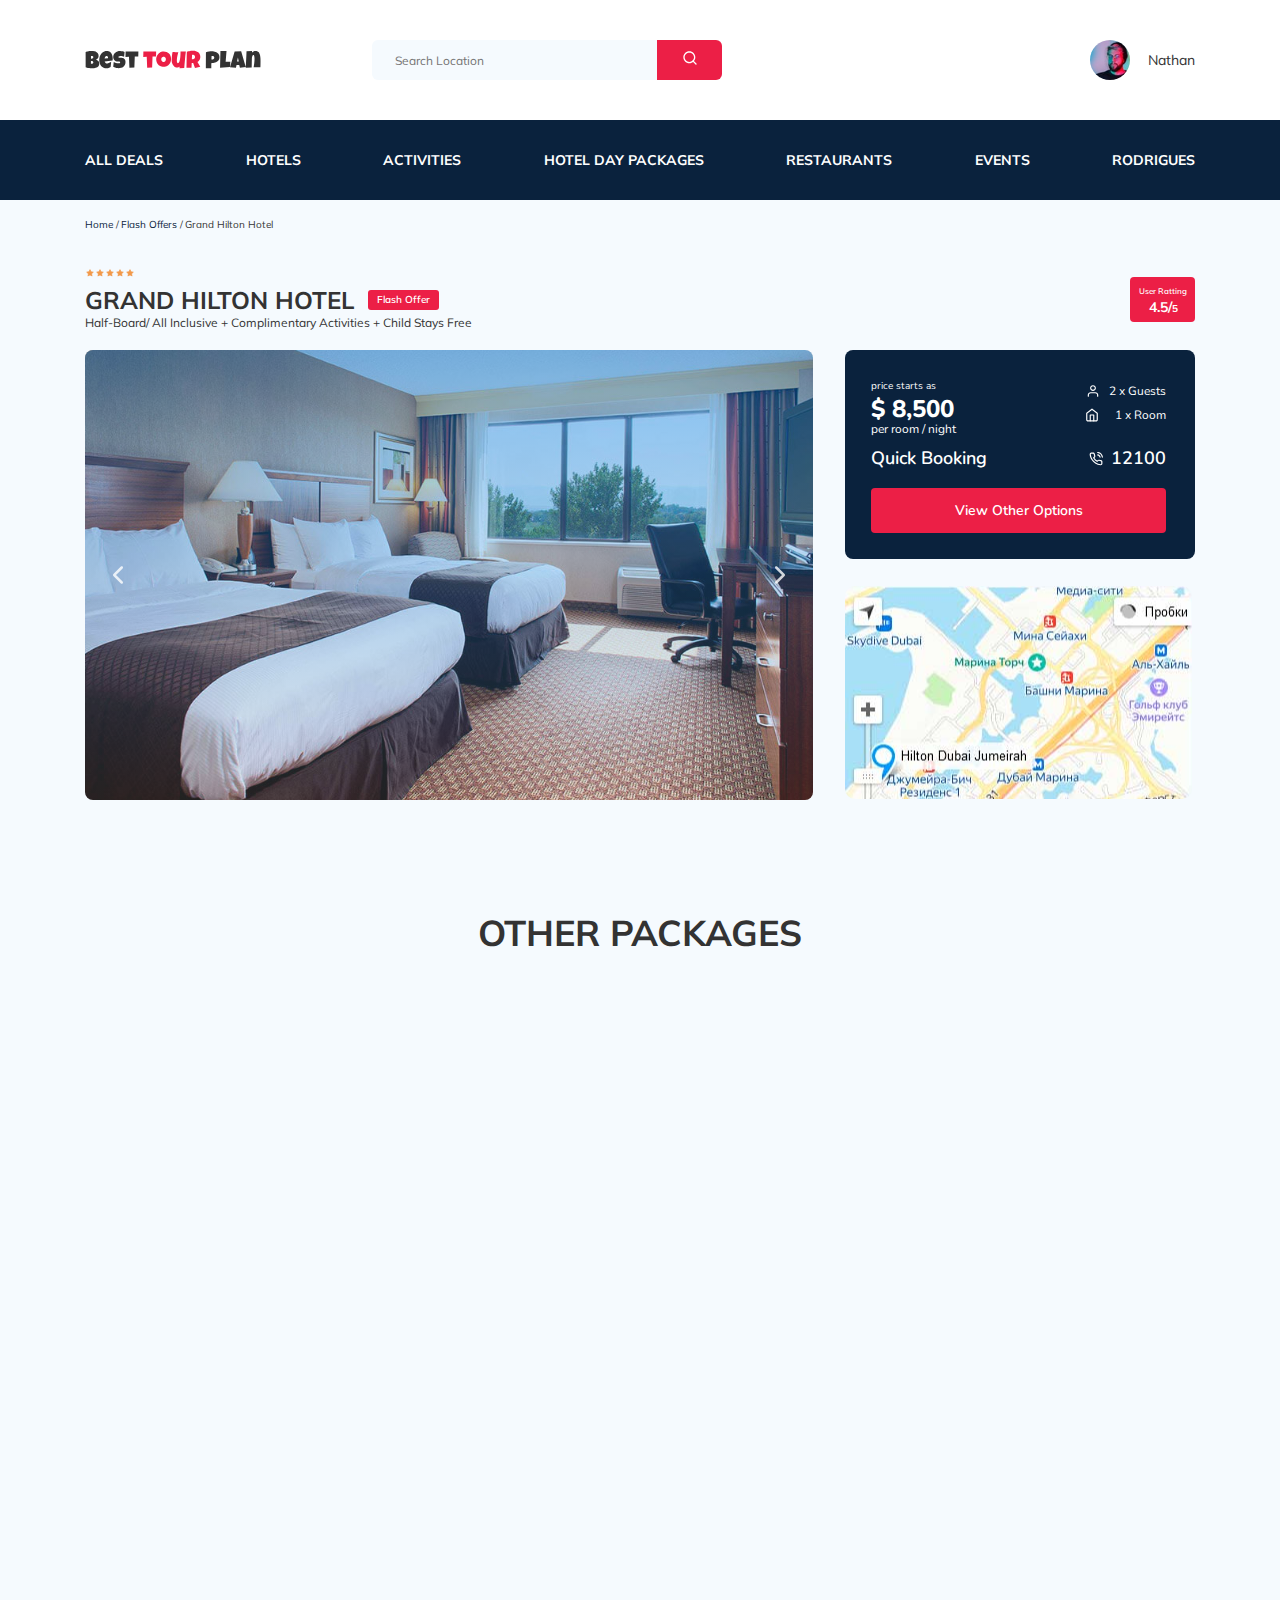
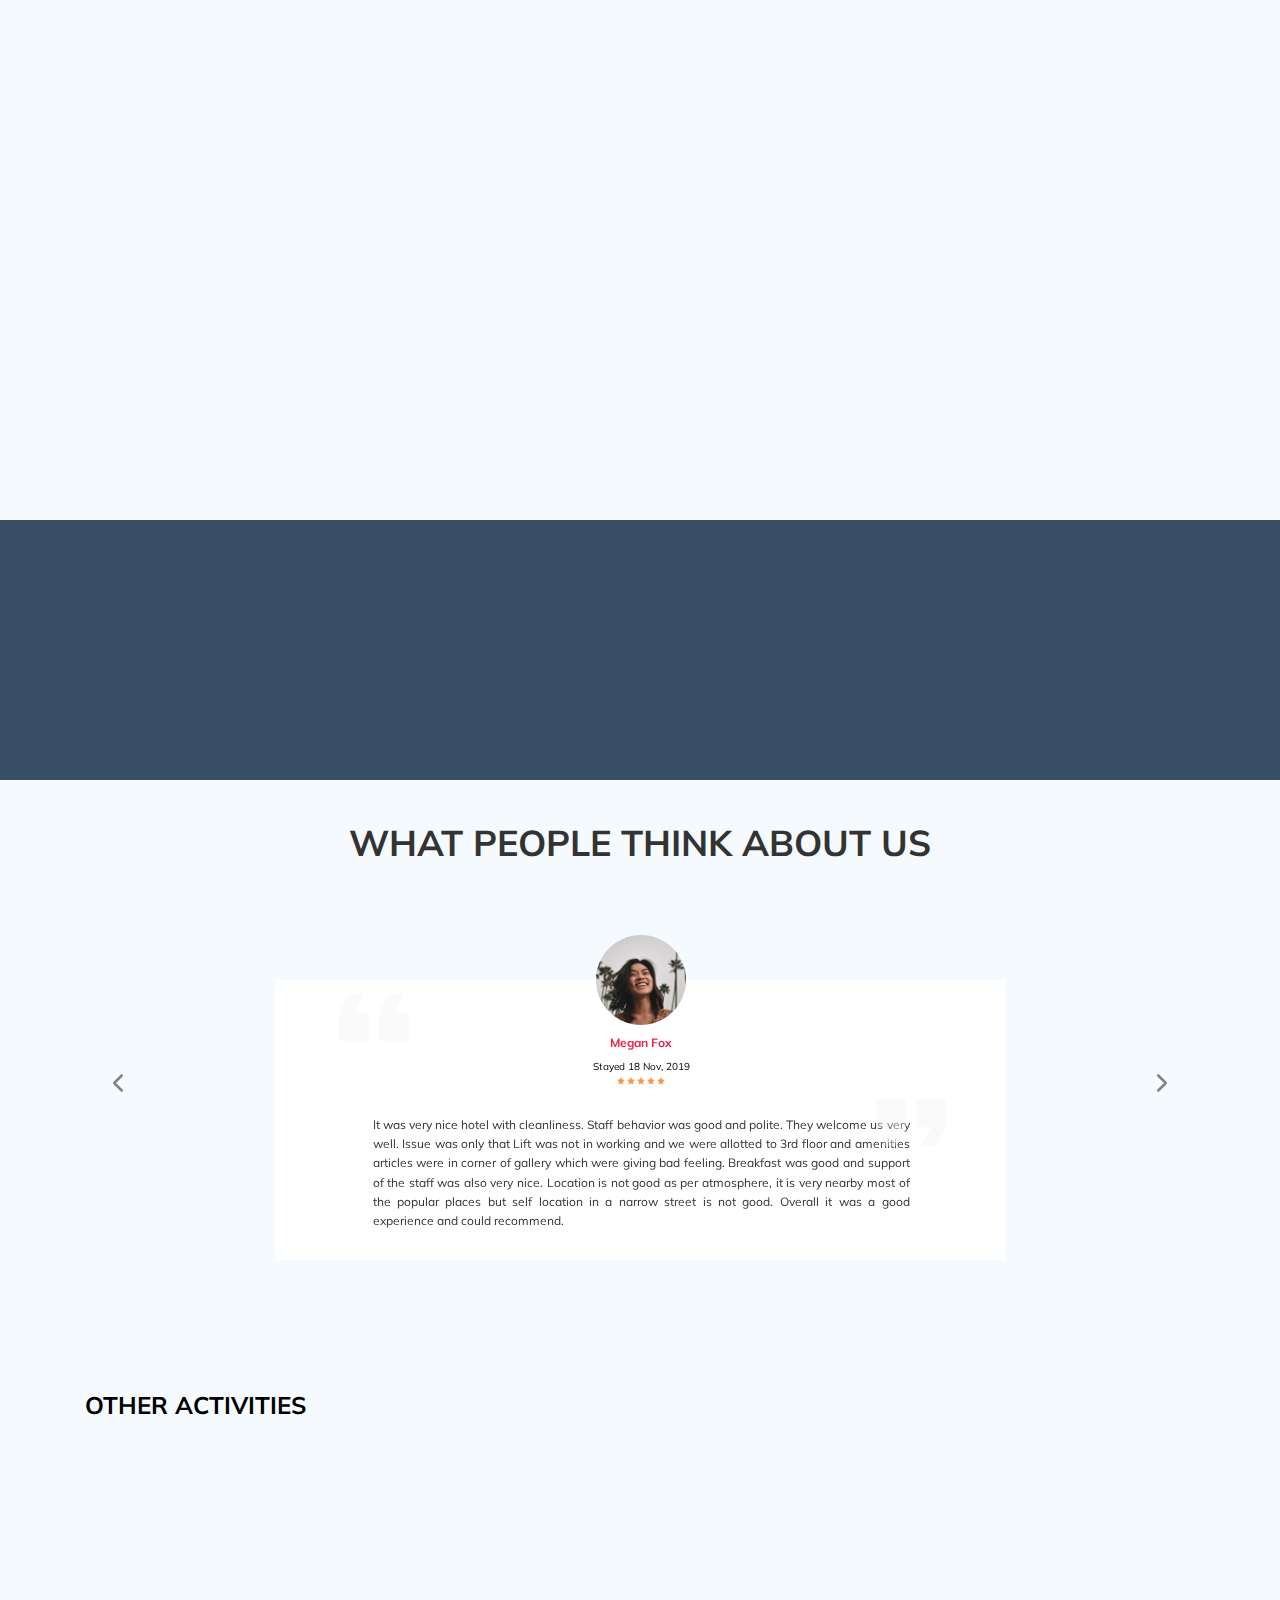
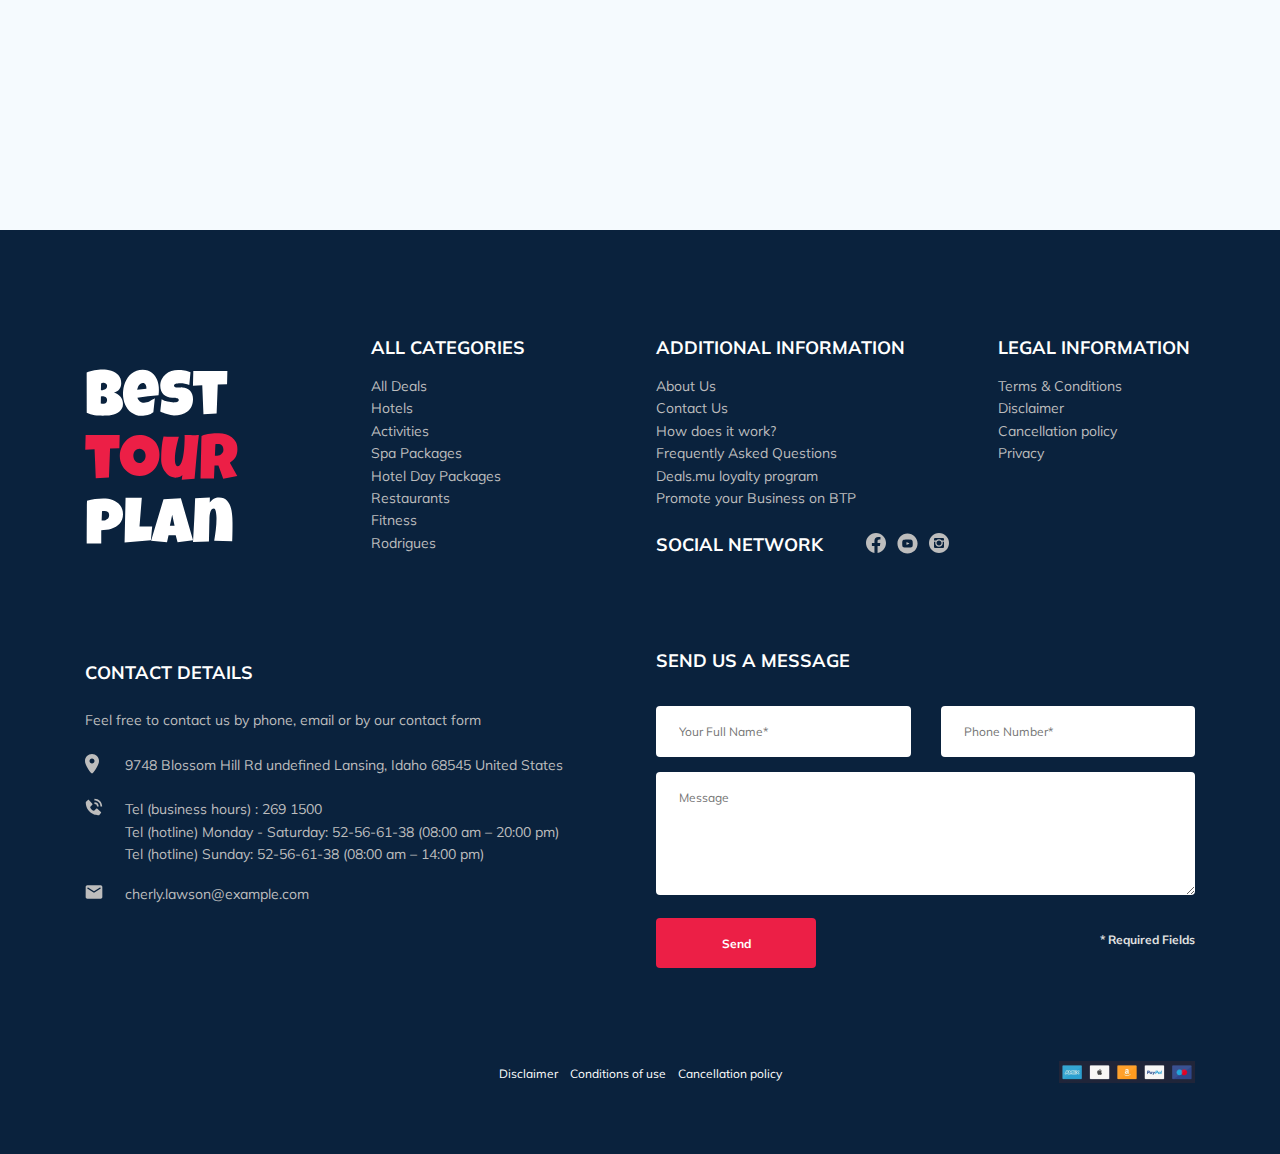
==== commit d361775e: "created: loaded map" ====
--- a/index.html
+++ b/index.html
@@ -169,8 +169,9 @@
             </div>
             <button data-toggle="modal" class="button booking__other">View Other Options</button>
           </div>
-          <div class="booking__map" id="api-maps">
-
+          <div class="map booking__map" id="map_container">
+            <script id="ymap_lazy" async
+              data-src="https://api-maps.yandex.ru/services/constructor/1.0/js/?um=constructor%3A21461b8a0722d8d95d7b7790e7aacdea9768614e89bff99378253d1d8cee2b56&amp;width=500&amp;height=400&amp;lang=ru_RU&amp;scroll=true"></script>
           </div>
         </div>
       </div>
@@ -696,7 +697,6 @@
   <script src="js/jquery-3.6.0.min.js"></script>
   <script src="js/jquery.validate.min.js"></script>
   <script src="js/jquery.mask.min.js"></script>
-  <script src="https://api-maps.yandex.ru/2.1/?apikey=вашAPI-ключ&lang=ru_RU"></script>
   <script src="js/swiper-bundle.min.js"></script>
   <script src="js/aos.js"></script>
   <script src="js/main.js"></script>
--- a/css/style.css
+++ b/css/style.css
@@ -1 +1 @@
-/*! normalize.css v8.0.1 | MIT License | github.com/necolas/normalize.css */html{line-height:1.15;-webkit-text-size-adjust:100%}body{margin:0}main{display:block}h1{font-size:2em;margin:0.67em 0}hr{-webkit-box-sizing:content-box;box-sizing:content-box;height:0;overflow:visible}pre{font-family:monospace, monospace;font-size:1em}a{background-color:transparent}abbr[title]{border-bottom:none;text-decoration:underline;-webkit-text-decoration:underline dotted;text-decoration:underline dotted}b,strong{font-weight:bolder}code,kbd,samp{font-family:monospace, monospace;font-size:1em}small{font-size:80%}sub,sup{font-size:75%;line-height:0;position:relative;vertical-align:baseline}sub{bottom:-0.25em}sup{top:-0.5em}img{border-style:none}button,input,optgroup,select,textarea{font-family:inherit;font-size:100%;line-height:1.15;margin:0}button,input{overflow:visible}button,select{text-transform:none}button,[type="button"],[type="reset"],[type="submit"]{-webkit-appearance:button}button::-moz-focus-inner,[type="button"]::-moz-focus-inner,[type="reset"]::-moz-focus-inner,[type="submit"]::-moz-focus-inner{border-style:none;padding:0}button:-moz-focusring,[type="button"]:-moz-focusring,[type="reset"]:-moz-focusring,[type="submit"]:-moz-focusring{outline:1px dotted ButtonText}fieldset{padding:0.35em 0.75em 0.625em}legend{-webkit-box-sizing:border-box;box-sizing:border-box;color:inherit;display:table;max-width:100%;padding:0;white-space:normal}progress{vertical-align:baseline}textarea{overflow:auto}[type="checkbox"],[type="radio"]{-webkit-box-sizing:border-box;box-sizing:border-box;padding:0}[type="number"]::-webkit-inner-spin-button,[type="number"]::-webkit-outer-spin-button{height:auto}[type="search"]{-webkit-appearance:textfield;outline-offset:-2px}[type="search"]::-webkit-search-decoration{-webkit-appearance:none}::-webkit-file-upload-button{-webkit-appearance:button;font:inherit}details{display:block}summary{display:list-item}template{display:none}[hidden]{display:none}*{padding:0;margin:0;border:0}*,*:before,*:after{-webkit-box-sizing:border-box;box-sizing:border-box}:focus,:active{outline:none}a:focus,a:active{outline:none}nav,footer,header,aside{display:block}input,button,textarea{font-family:inherit}input::-ms-clear{display:none}button{cursor:pointer}button::-moz-focus-iner{padding:0;border:0}a,a:visited{text-decoration:none}a:hover{text-decoration:none}ul li{list-style:none}h1,h2,h3,h4,h5,h6{font-style:inherit;margin:0}html,body{height:100%;width:100%;font-size:100%;line-height:1;font-family:'Mulish', sans-serif;color:#333;background-color:#F5FAFE}body.lock{overflow:hidden}.container{max-width:1110px;margin:auto}img{max-width:100%}.input{background-color:#fff;border-radius:4px;padding:18px 23px;font-weight:normal;font-size:12px;line-height:15px;color:#BDBDBD}.input ::-webkit-input-placeholder{font-size:12px;line-height:15px;color:#BDBDBD}.input :-ms-input-placeholder{font-size:12px;line-height:15px;color:#BDBDBD}.input ::-ms-input-placeholder{font-size:12px;line-height:15px;color:#BDBDBD}.input ::placeholder{font-size:12px;line-height:15px;color:#BDBDBD}.button{padding:18px 65px 17px 66px;font-weight:bold;font-size:12px;line-height:15px;color:#FFFFFF;background-color:#EC1F46;border-radius:4px}.button:hover{background-color:#d8235a}.button__back{margin-top:20px}.message{background-color:#fff;padding:18px 23px;border-radius:4px;font-weight:normal;font-size:12px;line-height:15px;color:#BDBDBD;min-height:123px;max-width:100%}.invalid{color:#EC1F46}.input-group{position:relative;height:100%}label.invalid{min-width:100%;position:absolute;top:-28px;left:0;background:#EC1F46;font-size:14px;line-height:16px;color:#fff;padding:5px 10px;border-radius:8px}label.invalid::after{content:'';position:absolute;left:15px;bottom:-5px;background-color:#EC1F46;width:10px;height:10px;-webkit-transform:rotate(45deg);transform:rotate(45deg)}.navbar{background-color:#fff}.navbar-top{display:-webkit-box;display:-ms-flexbox;display:flex;-webkit-box-align:center;-ms-flex-align:center;align-items:center;-webkit-box-pack:justify;-ms-flex-pack:justify;justify-content:space-between;padding:40px 0}.navbar__search{margin-right:auto;margin-left:110px}.navbar__menu-button{display:none}.navbar-menu{display:-webkit-box;display:-ms-flexbox;display:flex;-webkit-box-align:center;-ms-flex-align:center;align-items:center;-webkit-box-pack:justify;-ms-flex-pack:justify;justify-content:space-between;padding:31px 0;color:#fff}.navbar-menu__link{color:inherit;font-size:14px;font-weight:700;text-transform:uppercase;line-height:18px}.navbar-menu__item--mobile_visible{display:none}.navbar-bottom{background-color:#0A223D}.logo{width:177px}.search{display:-webkit-box;display:-ms-flexbox;display:flex;-webkit-box-align:center;-ms-flex-align:center;align-items:center;height:40px}.search__input{padding-left:23px;padding-right:85px;width:350px;height:100%;border:none;font-size:12px;line-height:15px;background-color:#F5FAFE;color:#333;border-radius:6px}.search__button{position:absolute;right:0;top:0;height:inherit;width:65px;border:none;background-color:#EC1F46;border-radius:0 6px 6px 0}.user{display:-webkit-box;display:-ms-flexbox;display:flex;-webkit-box-align:center;-ms-flex-align:center;align-items:center;text-decoration:none;color:#333}.user__avatar{width:40px;height:40px;border-radius:50%;-o-object-fit:cover;object-fit:cover}.user__name{font-size:14px;font-weight:normal;line-height:18px;margin-left:18px}.breadcrumb{padding:18px 0;font-size:10px;line-height:13px}.breadcrumb-list{display:-webkit-box;display:-ms-flexbox;display:flex;-webkit-box-align:center;-ms-flex-align:center;align-items:center}.breadcrumb-list__item:not(:last-child){margin-right:2px}.breadcrumb-list__item:not(:last-child)::after{content:'/'}.breadcrumb-list__link{color:#0A223D}.hotel-info{display:-webkit-box;display:-ms-flexbox;display:flex;-webkit-box-align:center;-ms-flex-align:center;align-items:center;-webkit-box-pack:justify;-ms-flex-pack:justify;justify-content:space-between;padding:20px 0 20px 0}.hotel-info__text{display:-webkit-box;display:-ms-flexbox;display:flex;-webkit-box-align:center;-ms-flex-align:center;align-items:center;-ms-flex-wrap:wrap;flex-wrap:wrap}.hotel-info__rating{padding:9px 6px 6px 7px;background-color:#EC1F46;border-radius:4px;color:#fff}.hotel-name{display:block;font-weight:bold;font-size:24px;line-height:30px;margin-right:14px}.hotel-grid{display:-webkit-box;display:-ms-flexbox;display:flex;-webkit-box-pack:justify;-ms-flex-pack:justify;justify-content:space-between}.hotel-slider{width:728px;height:450px}.hotel-slider__item{width:100%;height:100%;position:relative;border-radius:8px;overflow:hidden}.hotel-slider__item::after{content:'';position:absolute;width:100%;height:100%;top:0;left:0;background:-webkit-gradient(linear, left top, left bottom, from(rgba(0,122,223,0.48)), to(rgba(255,255,255,0.128)));background:linear-gradient(180deg, rgba(0,122,223,0.48) 0%, rgba(255,255,255,0.128) 100%);z-index:5}.hotel-slider__button{position:absolute;width:30px;height:30px;z-index:10;top:50%;-webkit-transform:translateY(-50%);transform:translateY(-50%);background-color:transparent;background-size:10px}.hotel-slider__button--prev{background-image:url(../img/arrow-prev.svg);background-repeat:no-repeat;background-position:center;left:18px}.hotel-slider__button--next{background-image:url(../img/arrow-next.svg);background-repeat:no-repeat;background-position:center;right:18px}.swiper-container.hotel-slider{margin-left:0}.stars{display:-webkit-box;display:-ms-flexbox;display:flex;-ms-flex-preferred-size:100%;flex-basis:100%;margin-bottom:8px;margin-right:15px}.stars__item{width:8px;height:8px}.offer{padding:3px 9px 4px 9px;background-color:#EC1F46;color:#fff;font-weight:600;font-size:10px;line-height:13px;border-radius:3px}.descripton{display:block;-ms-flex-preferred-size:100%;flex-basis:100%;font-size:12px;line-height:15px}.rating{min-width:65px;height:45px;text-align:center}.rating__user{display:block;font-weight:600;font-size:8px;line-height:10px;margin-bottom:2px}.rating__counter{font-weight:bold;font-size:14px;line-height:18px}.rating__counter--best{font-size:10px}.booking{font-family:'Nunito', sans-serif}.booking__other{width:100%;padding:13px 0;background-color:#EC1F46;font-weight:600;font-size:14px;line-height:19px;color:#fff;border-radius:4px}.booking__option{width:350px;padding:29px 29px 26px 26px;margin-bottom:27px;font-family:'Nunito', sans-serif;background:#0A223D;color:#fff;border-radius:8px}.booking__map{width:347px;height:213px;border-radius:10px;overflow:hidden}.price{display:-webkit-box;display:-ms-flexbox;display:flex;-webkit-box-pack:justify;-ms-flex-pack:justify;justify-content:space-between;margin-bottom:9px}.price__person{margin-top:4px}.price__start{display:block;font-weight:normal;font-size:10px;line-height:14px}.price__pricetag{display:block;font-weight:800;font-size:24px;line-height:32px}.price__per-room{display:block;font-weight:normal;font-size:12px;line-height:16px;margin-top:-4px}.price__guests{display:-webkit-box;display:-ms-flexbox;display:flex;-webkit-box-align:center;-ms-flex-align:center;align-items:center;-webkit-box-pack:justify;-ms-flex-pack:justify;justify-content:space-between;margin-bottom:8px}.price__icon{margin-right:9px}.price--quantity{font-weight:normal;font-size:12px;line-height:16px}.price__room{display:-webkit-box;display:-ms-flexbox;display:flex;-webkit-box-align:center;-ms-flex-align:center;align-items:center;-webkit-box-pack:justify;-ms-flex-pack:justify;justify-content:space-between}.price__quantity{font-weight:normal;font-size:12px;line-height:16px}.call-center{display:-webkit-box;display:-ms-flexbox;display:flex;-webkit-box-align:center;-ms-flex-align:center;align-items:center;-webkit-box-pack:justify;-ms-flex-pack:justify;justify-content:space-between;margin-bottom:17px;font-weight:600;font-size:18px;line-height:25px}.call-center__quick-dial{font-style:normal;font-weight:600;font-size:18px;line-height:25px}.call-center__phone{display:-webkit-box;display:-ms-flexbox;display:flex;-webkit-box-align:center;-ms-flex-align:center;align-items:center;-webkit-box-pack:justify;-ms-flex-pack:justify;justify-content:space-between}.call-center__number{margin-left:8px;color:#fff}.newsletter{margin-top:70px;padding:98px 0 87px 0;background:url(../img/newsletter-bg.jpg);background-attachment:fixed;background-repeat:no-repeat;background-size:cover;background-position:center;position:relative}.newsletter::after{content:'';position:absolute;left:0;top:0;right:0;bottom:0;width:100%;height:100%;background:rgba(10,34,61,0.8)}.newsletter-container{margin:auto;max-width:730px;display:-webkit-box;display:-ms-flexbox;display:flex;-webkit-box-align:center;-ms-flex-align:center;align-items:center;-webkit-box-pack:justify;-ms-flex-pack:justify;justify-content:space-between;color:#fff}.newsletter-title{font-weight:300;font-size:24px;line-height:30px;z-index:10}.newsletter-title__strong{display:block;font-weight:600;font-size:36px;line-height:45px;text-transform:uppercase}.newsletter__subscribe{width:350px;z-index:10;background:#FFFFFF;position:relative}.subscribe{border-radius:6px}.subscribe__input{width:100%;padding:19px 75px 19px 33px;font-weight:300;font-size:14px;line-height:18px;color:#BDBDBD;border-radius:6px;overflow:hidden}.subscribe__button{position:absolute;top:0;right:0;width:65px;height:100%;background-color:#EC1F46;font-weight:bold;font-size:12px;line-height:15px;color:#fff;border-radius:0 6px 6px 0}.reviews{padding:40px 0 70px 0}.reviews__title{font-style:normal;font-weight:bold;font-size:36px;line-height:45px;text-align:center;text-transform:uppercase;color:#333;margin-bottom:70px}.reviews-slider__profile{text-align:center;margin-bottom:30px;margin-top:-45px}.reviews-slider__item{position:relative;max-width:731px;-webkit-box-align:center;-ms-flex-align:center;align-items:center;margin:45px auto 0;display:-webkit-box;display:-ms-flexbox;display:flex;-webkit-box-orient:vertical;-webkit-box-direction:normal;-ms-flex-direction:column;flex-direction:column;align-items:center;background-color:#fff;padding:0 96px 30px 98px}.reviews-slider__item::after{content:'';background-image:url(../img/quote-left.svg);position:absolute;width:70px;height:48px;top:13px;left:64px}.reviews-slider__item::before{content:'';background-image:url(../img/quote-right.svg);position:absolute;width:70px;height:48px;bottom:114px;right:60px}.reviews-slider__avatar{width:90px;height:90px;border-radius:50%;-o-object-fit:cover;object-fit:cover;margin-bottom:8px}.reviews-slider__username{font-style:normal;font-weight:bold;font-size:12px;line-height:15px;color:#EC1F46;margin-bottom:10px}.reviews-slider__date{display:block;font-weight:normal;font-size:10px;line-height:13px;color:#000;margin-bottom:4px}.reviews-slider__rating{display:-webkit-box;display:-ms-flexbox;display:flex;-webkit-box-pack:center;-ms-flex-pack:center;justify-content:center;-webkit-box-align:center;-ms-flex-align:center;align-items:center;margin:0}.reviews-slider__text{max-height:115px;overflow:auto;font-weight:normal;font-size:12px;line-height:160%;text-align:justify;color:#333}.reviews-slider__button{position:absolute;width:30px;height:30px;z-index:10;top:50%;-webkit-transform:translateY(-100%);transform:translateY(-100%);background-position:center;background-color:transparent;background-repeat:no-repeat;background-size:10px}.reviews-slider__button--prev{background-image:url(../img/secondary-left.svg);left:18px}.reviews-slider__button--next{background-image:url(../img/secondary-right.svg);right:18px}.stars__item{margin:0 1px}.activities{padding-top:60px;padding-bottom:98px}.activities-title{font-style:normal;font-weight:bold;font-size:24px;line-height:30px;text-transform:uppercase;color:#000000;margin-bottom:57px}.activities-wrapper{display:-webkit-box;display:-ms-flexbox;display:flex;-webkit-box-pack:justify;-ms-flex-pack:justify;justify-content:space-between;gap:20px}.card-item{width:255px;height:255px;display:-webkit-box;display:-ms-flexbox;display:flex;-webkit-box-orient:vertical;-webkit-box-direction:normal;-ms-flex-direction:column;flex-direction:column;-webkit-box-align:start;-ms-flex-align:start;align-items:start;-webkit-box-pack:end;-ms-flex-pack:end;justify-content:flex-end;position:relative;border-radius:6px;overflow:hidden;padding:24px 26px;color:#fff}.card-item__image{height:100%;width:100%;position:absolute;top:0;left:0;right:0;bottom:0;-o-object-fit:cover;object-fit:cover;z-index:-2}.card-item__title{font-weight:bold;font-size:16px;line-height:20px;margin-bottom:18px;max-height:70%;overflow:hidden}.card-item__button{padding:7px 22px 7px 21px;font-weight:600;font-size:12px;line-height:16px;color:#fff;background-color:#EC1F46;border-radius:4px}.card-item::before{content:'';width:100%;height:100%;position:absolute;top:0;left:0;background:linear-gradient(179.83deg, rgba(196,196,196,0) 35.34%, #0A223D 99.85%);z-index:-1}.packages{margin-bottom:70px;margin-top:70px;padding-top:40px}.packages-title{font-weight:bold;font-size:36px;line-height:45px;text-align:center;text-transform:uppercase;margin-bottom:65px}.packages-cards{display:-ms-grid;display:grid;-ms-grid-rows:500px 500px;-ms-grid-columns:(1fr)[3];grid-template:500px 500px/repeat(3, 1fr);gap:30px}.packages-cards__item{display:-webkit-box;display:-ms-flexbox;display:flex;border-radius:8px;overflow:hidden;position:relative}.packages-cards__item::before{content:'Flash Offer';position:absolute;left:0;top:26px;padding:8px 12px 7px 11px;color:#fff;font-weight:600;font-size:12px;line-height:15px;background-color:#EC1F46;border-radius:0px 4px 4px 0px}.packages-cards__item--big{-ms-grid-row:1;grid-row:1;-ms-grid-column:1;-ms-grid-column-span:2;grid-column:1 / 3}.packages-cards__item--little{-webkit-box-orient:vertical;-webkit-box-direction:normal;-ms-flex-direction:column;flex-direction:column}.packages-cards__item--little::before{padding:4px 9px;font-size:8px;line-height:10px}.packages-cards__wrapper{-webkit-box-flex:0;-ms-flex:0 0 50%;flex:0 0 50%;height:50%}.packages-cards__wrapper--big{height:100%}.packages-cards__image{width:100%;height:100%;-o-object-fit:cover;object-fit:cover}.packages-cards__info{padding:46px 21px 30px 43px;background-color:#0A223D;color:#fff;-webkit-box-flex:0;-ms-flex:0 0 50%;flex:0 0 50%}.packages-cards__info--little{padding:30px 21px 25px 32px}.packages-cards__stars{max-width:48px;display:-webkit-box;display:-ms-flexbox;display:flex;-webkit-box-pack:justify;-ms-flex-pack:justify;justify-content:space-between;margin-bottom:5px}.packages-cards__stars--little{display:none}.packages-cards__title{font-weight:bold;font-size:18px;line-height:23px;margin-bottom:27px}.packages-cards__title--little{margin-bottom:23px}.packages-cards__text{font-weight:normal;font-size:14px;line-height:160.6%;margin-bottom:34px}.packages-cards__text--little{display:none}.packages-cards__options{margin-bottom:37px;display:-webkit-box;display:-ms-flexbox;display:flex;-webkit-box-orient:vertical;-webkit-box-direction:normal;-ms-flex-direction:column;flex-direction:column;-webkit-box-pack:justify;-ms-flex-pack:justify;justify-content:space-between;height:67px}.packages-cards__options-item{font-weight:normal;font-size:12px;line-height:15px}.packages-cards__options--little{margin-bottom:24px}.packages-cards__icon{width:14px;height:14px;margin-right:14px}.packages-cards__price{display:-webkit-box;display:-ms-flexbox;display:flex;-webkit-box-align:end;-ms-flex-align:end;align-items:flex-end;-webkit-box-pack:justify;-ms-flex-pack:justify;justify-content:space-between}.packages-cards__price-old{display:block;font-weight:normal;font-size:14px;line-height:18px;-webkit-text-decoration-line:line-through;text-decoration-line:line-through;margin-bottom:5px}.packages-cards__price-new{font-weight:bold;font-size:24px;line-height:30px}.packages-cards__button{padding:11px 27px 10px 26px;color:#fff;font-weight:600;font-size:14px;line-height:19px;background-color:#EC1F46;border-radius:4px}.footer{background-color:#0A223D;color:#BDBDBD;padding-top:106px;padding-bottom:46px}.footer-wrapper{display:-ms-grid;display:grid;-ms-grid-rows:(minmax(70px, -webkit-max-content))[6];-ms-grid-rows:(minmax(70px, max-content))[6];-ms-grid-columns:(minmax(-webkit-min-content, 1fr))[4];-ms-grid-columns:(minmax(min-content, 1fr))[4];grid-template:repeat(6, minmax(70px, -webkit-max-content))/repeat(4, minmax(-webkit-min-content, 1fr));grid-template:repeat(6, minmax(70px, max-content))/repeat(4, minmax(min-content, 1fr));-webkit-column-gap:32px;column-gap:32px}.footer__logo{-ms-grid-row:1;-ms-grid-row-span:2;grid-row:1/3;-ms-flex-item-align:center;-ms-grid-row-align:center;align-self:center}.footer__categories{-ms-grid-row:1;-ms-grid-row-span:2;grid-row:1/3}.footer__social-network{display:-webkit-box;display:-ms-flexbox;display:flex;-webkit-box-align:center;-ms-flex-align:center;align-items:center;-ms-grid-column:3;-ms-grid-column-span:2;grid-column:3/5}.footer__legal{-ms-grid-column:4;-ms-grid-column-span:1;grid-column:4/5;-ms-grid-row:1;-ms-grid-row-span:1;grid-row:1/2;-ms-grid-column-align:end;justify-self:end;padding-right:5px}.footer__contact-details{margin-top:12px;-ms-grid-row:4;-ms-grid-row-span:1;grid-row:4/5;-ms-grid-column:1;-ms-grid-column-span:2;grid-column:1/3}.footer__tel-1{color:inherit}.footer__send-message{-ms-grid-row:4;-ms-grid-row-span:1;grid-row:4/5;-ms-grid-column:3;-ms-grid-column-span:2;grid-column:3/5}.footer__title{font-style:normal;font-weight:bold;font-size:18px;line-height:23px;color:#fff;margin-bottom:16px;text-transform:uppercase}.footer__title--m0{margin:0}.footer__title--m34{margin-bottom:34px}.footer__title--mb30{margin-bottom:25px}.footer__item{font-style:normal;font-weight:normal;font-size:14px;line-height:160%;color:#BDBDBD}.footer__link{color:inherit}.footer__social-links{width:83px;display:-webkit-box;display:-ms-flexbox;display:flex;-webkit-box-align:center;-ms-flex-align:center;align-items:center;-webkit-box-pack:justify;-ms-flex-pack:justify;justify-content:space-between;margin-left:43px}.footer__form-wrapper{display:-ms-grid;display:grid;-ms-grid-rows:(minmax(51px, -webkit-min-content))[3];-ms-grid-rows:(minmax(51px, min-content))[3];-ms-grid-columns:(minmax(160px, 1fr))[2];grid-template:repeat(3, minmax(51px, -webkit-min-content))/repeat(2, minmax(160px, 1fr));grid-template:repeat(3, minmax(51px, min-content))/repeat(2, minmax(160px, 1fr));grid-row-gap:15px;grid-column-gap:30px}.footer__message{-ms-grid-column:1;-ms-grid-column-span:2;grid-column:1/3}.footer__input{width:100%}.footer__button{margin-top:8px;max-width:-webkit-max-content;max-width:-moz-max-content;max-width:max-content}.footer__info{-ms-flex-item-align:center;-ms-grid-row-align:center;align-self:center;-ms-grid-column-align:end;justify-self:end;font-weight:bold;font-size:12px;line-height:15px;color:#E0E0E0}.footer__text{font-weight:normal;font-size:14px;line-height:160%;margin-bottom:22px}.footer__item{display:-webkit-box;display:-ms-flexbox;display:flex;-webkit-box-align:start;-ms-flex-align:start;align-items:flex-start}.footer__item--mb33{margin-bottom:18px}.footer__icon-wrapper{width:18px;margin-right:22px;-ms-flex-negative:0;flex-shrink:0}.footer__bottom{-ms-grid-row:6;-ms-grid-row-span:1;grid-row:6/7;-ms-grid-column:2;-ms-grid-column-span:2;grid-column:2/4;-ms-flex-item-align:center;-ms-grid-row-align:center;align-self:center}.footer__payment{-ms-grid-row:6;-ms-grid-row-span:1;grid-row:6/7;-ms-grid-column:4;-ms-grid-column-span:1;grid-column:4/5;-ms-flex-item-align:center;-ms-grid-row-align:center;align-self:center;-ms-grid-column-align:end;justify-self:end}.bottom{display:-webkit-box;display:-ms-flexbox;display:flex;-webkit-box-pack:center;-ms-flex-pack:center;justify-content:center}.bottom__item{font-weight:normal;font-size:12px;line-height:15px;color:#FFFFFF;margin:0 6px}.bottom__link{color:inherit}.modal__overlay{background-color:rgba(0,143,223,0.39);position:fixed;top:0;right:0;bottom:0;left:0;z-index:100;visibility:hidden;opacity:0;-webkit-transition:opacity 0.2s;transition:opacity 0.2s}.modal__overlay--visible{visibility:visible;opacity:1}.modal__dialog{width:478px;padding:33px 88px;position:fixed;top:50%;left:50%;background-color:#0A223D;color:#fff;border-radius:8px;-webkit-transform:translate(-50%, -50%);transform:translate(-50%, -50%);z-index:101;visibility:hidden;opacity:0;-webkit-transition:opacity 0.2;transition:opacity 0.2;max-height:90%;overflow:auto}.modal__dialog--visible{visibility:visible;opacity:1}.modal__title{text-align:center;font-weight:bold;font-size:18px;line-height:23px;text-transform:uppercase;margin-bottom:15px}.modal__input{width:100%}.modal__input-group{margin-top:15px}.modal__message{width:100%;margin-top:15px}.modal__info{display:inline-block;text-align:right;font-weight:bold;font-size:12px;line-height:15px;color:#E0E0E0}.modal__button{margin-top:15px}.modal__close{position:absolute;top:17px;right:18px}@media (max-width: 1200px){.container{max-width:960px}.hotel-slider{width:590px}.swiper-slide__image{height:100%;width:100%;-o-object-fit:cover;object-fit:cover}.card-item{width:230px;height:230px}}@media (max-width: 992px){.container{max-width:700px}.logo{width:132px}.navbar-top{padding:30px 0}.navbar__search{margin-left:47px}.navbar-menu{padding:22px 0;-ms-flex-pack:distribute;justify-content:space-around}.navbar-menu__link{font-size:12px;line-height:15px}.search__input{width:340px}.hotel-grid{-webkit-box-orient:vertical;-webkit-box-direction:normal;-ms-flex-direction:column;flex-direction:column}.hotel__slider{margin-bottom:30px}.hotel-slider{width:100%}.booking{display:-webkit-box;display:-ms-flexbox;display:flex;-webkit-box-pack:justify;-ms-flex-pack:justify;justify-content:space-between}.booking__option{width:340px;margin-bottom:0;padding:29px 22px 26px 23px}.booking__map{width:340px;height:210px}.newsletter{margin-top:60px;padding:92px 0 93px 0}.newsletter-container{max-width:700px}.reviews{padding:40px 0 60px 0}.reviews__title{font-size:30px;line-height:38px;margin-bottom:50px}.reviews-slider__item{max-width:580px;padding:0 60px 30px 64px}.reviews-slider__text{max-height:135px}.reviews-slider__button--prev{left:0;-webkit-transform:translateY(-50%);transform:translateY(-50%)}.reviews-slider__button--next{-webkit-transform:translateY(-50%);transform:translateY(-50%);right:0}.activities{padding-bottom:68px}.activities-wrapper{-ms-flex-wrap:wrap;flex-wrap:wrap}.card-item{-webkit-box-flex:0;-ms-flex:0 1 340px;flex:0 1 340px;height:255px}.footer{padding-top:73px}.footer-wrapper{-ms-grid-rows:(minmax(56px, -webkit-max-content))[5];-ms-grid-rows:(minmax(56px, max-content))[5];-ms-grid-columns:(1fr)[6];grid-template:repeat(5, minmax(56px, -webkit-max-content))/repeat(6, 1fr);grid-template:repeat(5, minmax(56px, max-content))/repeat(6, 1fr);grid-row-gap:39px;grid-column-gap:30px}.footer__logo{-ms-flex-item-align:start;-ms-grid-row-align:start;align-self:start;-ms-grid-row:1;-ms-grid-row-span:1;grid-row:1 / 2;-ms-grid-column:1;-ms-grid-column-span:1;grid-column:1 / 2}.footer__social-network{-ms-grid-row:1;-ms-grid-row-span:1;grid-row:1 / 2;-ms-grid-column:2;-ms-grid-column-span:4;grid-column:2 / 6;padding-left:66px}.footer__categories{-ms-grid-row:2;-ms-grid-row-span:1;grid-row:2 / 3;-ms-grid-column:1;-ms-grid-column-span:2;grid-column:1 / 3}.footer__information{-ms-grid-row:2;-ms-grid-row-span:1;grid-row:2 / 3;-ms-grid-column:2;-ms-grid-column-span:3;grid-column:2 / 5;padding-left:79px}.footer__legal{-ms-grid-row:2;-ms-grid-row-span:1;grid-row:2 / 3;-ms-grid-column:5;-ms-grid-column-span:2;grid-column:5 / 7;padding-right:12px}.footer__contact-details{margin-top:21px;-ms-grid-row:3;-ms-grid-row-span:1;grid-row:3 / 4;grid-column:span 6}.footer__send-message{max-width:540px;margin-top:5px;-ms-grid-column:1;-ms-grid-column-span:5;grid-column:1 / 6}.footer__bottom{-ms-grid-row:5;-ms-grid-row-span:1;grid-row:5/6;-ms-grid-column:1;-ms-grid-column-span:3;grid-column:1/4;-ms-flex-item-align:center;-ms-grid-row-align:center;align-self:center;-ms-grid-column-align:start;justify-self:start}.footer__payment{-ms-grid-row:5;-ms-grid-row-span:1;grid-row:5/6;-ms-grid-column:5;-ms-grid-column-span:2;grid-column:5/7;-ms-flex-item-align:center;-ms-grid-row-align:center;align-self:center;-ms-grid-column-align:end;justify-self:end}.footer__logo{height:120px}.footer__icon-wrapper{margin-left:8px;margin-right:20px}.vertical{max-width:97px}.bottom__item:nth-of-type(1){margin-left:0}.packages-title{margin-bottom:50px;font-size:30px;line-height:38px}.packages-cards{display:-ms-grid;display:grid;-ms-grid-rows:(500px)[3];-ms-grid-columns:(1fr)[2];grid-template:repeat(3, 500px)/repeat(2, 1fr);gap:20px}.modal__dialog{width:90vw;padding:18px 66px}.modal__form-wrapper{display:-webkit-box;display:-ms-flexbox;display:flex;-ms-flex-wrap:wrap;flex-wrap:wrap;-webkit-box-pack:justify;-ms-flex-pack:justify;justify-content:space-between;-webkit-box-align:center;-ms-flex-align:center;align-items:center}.modal__input--mobile{width:49%}.modal__message{min-height:100px}}@media (max-width: 767px){body{padding-top:72px}.container{max-width:576px;width:92%}.navbar__user--mobile_hidden,.navbar__search--mobile_hidden{display:none}.navbar__user--mobile_visible,.navbar__search--mobile_visible{display:-webkit-box;display:-ms-flexbox;display:flex}.navbar__user{-webkit-box-orient:vertical;-webkit-box-direction:normal;-ms-flex-direction:column;flex-direction:column;-webkit-box-pack:center;-ms-flex-pack:center;justify-content:center}.navbar__search--mobile_visible{max-width:243px;margin:0}.navbar-menu{-webkit-box-orient:vertical;-webkit-box-direction:normal;-ms-flex-direction:column;flex-direction:column;padding-top:30px}.navbar-menu__item{margin-bottom:18px}.navbar-menu__item--mobile_visible{display:block;margin-bottom:27px}.navbar-menu__item--mobile_visible:nth-of-type(2){margin-bottom:38px}.navbar-bottom{display:none;position:fixed;left:0;right:0;bottom:0;top:72px;overflow:auto}.navbar-bottom--visible{display:block}.navbar--fixed{position:fixed;left:0;right:0;top:0;z-index:99}.user__name{margin-left:0;margin-top:10px;color:#fff}.menu-button{width:16px;height:11px;display:-webkit-box;display:-ms-flexbox;display:flex;-webkit-box-align:center;-ms-flex-align:center;align-items:center;-webkit-box-pack:justify;-ms-flex-pack:justify;justify-content:space-between;-webkit-box-orient:vertical;-webkit-box-direction:normal;-ms-flex-direction:column;flex-direction:column}.menu-button__line{width:16px;height:1px;background-color:#333}.rating{display:none}.offer{-webkit-box-ordinal-group:0;-ms-flex-order:-1;order:-1}.stars{-ms-flex-preferred-size:auto;flex-basis:auto;margin-left:auto}.hotel-info{padding:5px 0 21px 0}.hotel-name{-ms-flex-preferred-size:100%;flex-basis:100%;margin-top:10px;margin-right:0}.hotel-slider{height:350px}.hotel-slider__button{background-size:4px}.hotel-slider__button--prev{left:-2px}.hotel-slider__button--next{right:-2px}.booking{-webkit-box-orient:vertical;-webkit-box-direction:normal;-ms-flex-direction:column;flex-direction:column;min-height:450px}.booking__option{width:100%}.booking__map{width:100%}.booking__subscribe{margin-top:37px}.newsletter-container{max-width:576px;width:92%}.reviews{padding-bottom:50px}.reviews-slider__item{max-width:580px}.reviews-slider__item::before,.reviews-slider__item::after{display:none}.reviews-slider__button{top:45px;-webkit-transform:translateY(-50%);transform:translateY(-50%)}.reviews-slider__button--prev{left:20%}.reviews-slider__button--next{right:20%}.reviews__title{font-size:30px;line-height:38px;margin-bottom:50px}.activities{padding-top:40px;padding-bottom:61px}.activities-title{font-size:18px;line-height:23px;margin-bottom:36px}.card-item{-webkit-box-flex:1;-ms-flex:1 1 339px;flex:1 1 339px}.card-item:nth-of-type(2){margin-bottom:8px}.packages-title{font-size:18px;line-height:23px;margin-bottom:35px}.packages-cards{display:-ms-grid;display:grid;-ms-grid-rows:(500px)[5];-ms-grid-columns:(1fr)[1];grid-template:repeat(5, 500px)/repeat(1, 1fr);gap:20px}.packages-cards__item{-webkit-box-orient:vertical;-webkit-box-direction:normal;-ms-flex-direction:column;flex-direction:column;-ms-grid-column:1;grid-column:1}.packages-cards__item::before{padding:4px 9px;font-size:8px;line-height:10px}.packages-cards__stars{display:none}.packages-cards__text{display:none}.packages-cards__info{padding:30px 21px 25px 32px}.packages-cards__title{margin-bottom:23px}.packages-cards__options{margin-bottom:24px}.packages-cards__wrapper--big{height:50%}.modal__dialog{padding:15px 44px}.modal__message{min-height:66px}}@media (max-width: 567px){.container{max-width:280px}.navbar-top{padding:26px 0 30px 0px}.logo{width:99px}.hotel__slider{margin-top:16px;margin-bottom:20px}.hotel-slider{height:179px}.booking{min-height:401px}.booking__option{padding:29px 22px 26px 23px}.booking__map{height:173px}.newsletter{margin-top:42px;padding-top:76px;padding-bottom:83px}.newsletter-container{max-width:280px;-webkit-box-orient:vertical;-webkit-box-direction:normal;-ms-flex-direction:column;flex-direction:column;-webkit-box-align:start;-ms-flex-align:start;align-items:start}.newsletter-title{font-weight:300;font-size:20px;line-height:25px;margin-bottom:37px}.newsletter-title__strong{margin-top:5px;font-size:30px;line-height:38px}.newsletter__subscribe{max-width:100%}.reviews-slider__item{max-width:580px;padding:0 29px 33px 33px}.reviews-slider__text{text-align:left;max-height:268px}.reviews-slider__button{top:45px;-webkit-transform:translateY(-50%);transform:translateY(-50%)}.reviews-slider__button--prev{left:33px}.reviews-slider__button--next{right:36px}.reviews__title{font-size:18px;line-height:23px;margin-bottom:42px}.footer{padding-top:70px}.footer-wrapper{-ms-grid-columns:1fr;grid-template-columns:1fr;-ms-grid-rows:(minmax(min-content, max-content))[8];grid-template-rows:repeat(8, minmax(-webkit-min-content, -webkit-max-content));grid-template-rows:repeat(8, minmax(min-content, max-content));grid-row-gap:30px;grid-column-gap:0}.footer__logo{-ms-flex-item-align:start;-ms-grid-row-align:start;align-self:start;-ms-grid-column:1;grid-column:1;-ms-grid-row:1;grid-row:1}.footer__social-network{-ms-grid-column:1;grid-column:1;-ms-grid-row:2;grid-row:2;padding-left:0;-ms-flex-item-align:start;-ms-grid-row-align:start;align-self:start;-webkit-box-orient:vertical;-webkit-box-direction:normal;-ms-flex-direction:column;flex-direction:column;-webkit-box-align:start;-ms-flex-align:start;align-items:start;-webkit-box-pack:start;-ms-flex-pack:start;justify-content:start}.footer__social-links{margin:20px 0 0 0}.footer__categories{-ms-grid-row:5;grid-row:5;-ms-grid-column:1;grid-column:1}.footer__information{-ms-grid-row:4;grid-row:4;-ms-grid-column:1;grid-column:1;padding-left:0;margin-top:-3px}.footer__legal{-ms-grid-row:3;grid-row:3;-ms-grid-column:1;grid-column:1;padding-right:0;-ms-grid-column-align:start;justify-self:start}.footer__contact-details{margin-top:10px;padding-top:0;-ms-grid-row:6;grid-row:6;-ms-grid-column:1;grid-column:1}.footer__send-message{max-width:540px;margin-top:13px;-ms-grid-column:1;grid-column:1;-ms-grid-row:7;grid-row:7}.footer__form-wrapper{display:-ms-grid;display:grid;-ms-grid-rows:(minmax(51px, -webkit-min-content))[3];-ms-grid-rows:(minmax(51px, min-content))[3];-ms-grid-columns:(minmax(40px, 1fr))[2];grid-template:repeat(3, minmax(51px, -webkit-min-content))/repeat(2, minmax(40px, 1fr));grid-template:repeat(3, minmax(51px, min-content))/repeat(2, minmax(40px, 1fr));grid-row-gap:15px;grid-column-gap:30px}.footer__message{grid-column:2 span}.footer__input-group{grid-column:2 span}.footer__button{grid-column:2 span;-webkit-box-ordinal-group:11;-ms-flex-order:10;order:10;margin-top:0}.footer__bottom{-ms-grid-row:8;grid-row:8;-ms-grid-column:1;grid-column:1}.footer__payment{margin-top:-21px;-ms-grid-row:9;grid-row:9;-ms-grid-column:1;grid-column:1;-ms-grid-column-align:start;justify-self:start}.footer__info{-ms-grid-column-align:start;justify-self:start}.footer__logo{height:120px;max-width:95px}.footer__title--m34{margin-bottom:14px}.footer__icon-wrapper{margin-left:4px;margin-right:8px}.bottom__item{margin:0 4px}.packages-cards{display:-ms-grid;display:grid;-ms-grid-rows:(400px)[5];-ms-grid-columns:(1fr)[1];grid-template:repeat(5, 400px)/repeat(1, 1fr);gap:20px}.packages-cards__item{-webkit-box-orient:vertical;-webkit-box-direction:normal;-ms-flex-direction:column;flex-direction:column;-ms-grid-column:1;grid-column:1}.packages-cards__info{padding:20px;display:-webkit-box;display:-ms-flexbox;display:flex;-webkit-box-orient:vertical;-webkit-box-direction:normal;-ms-flex-direction:column;flex-direction:column;-webkit-box-pack:justify;-ms-flex-pack:justify;justify-content:space-between;-webkit-box-flex:1;-ms-flex:1 1 auto;flex:1 1 auto}.packages-cards__title{margin-bottom:0}.packages-cards__options{margin-bottom:0}.packages-cards__price{-webkit-box-orient:vertical;-webkit-box-direction:normal;-ms-flex-direction:column;flex-direction:column;-webkit-box-align:start;-ms-flex-align:start;align-items:start}.packages-cards__price-old{margin:0 10px 0 0}.packages-cards__sell{display:-webkit-box;display:-ms-flexbox;display:flex;-webkit-box-align:center;-ms-flex-align:center;align-items:center;margin-bottom:10px}.packages-cards__button{width:100%}.packages-cards__wrapper{-webkit-box-flex:0;-ms-flex:0 0 40%;flex:0 0 40%;height:40%}.packages-cards__wrapper--big{height:40%}.modal__dialog{padding:12px 22px}.modal__message{min-height:80px}.modal__input{width:100%}.modal__button{width:100%;margin-bottom:15px}}
+/*! normalize.css v8.0.1 | MIT License | github.com/necolas/normalize.css */html{line-height:1.15;-webkit-text-size-adjust:100%}body{margin:0}main{display:block}h1{font-size:2em;margin:0.67em 0}hr{-webkit-box-sizing:content-box;box-sizing:content-box;height:0;overflow:visible}pre{font-family:monospace, monospace;font-size:1em}a{background-color:transparent}abbr[title]{border-bottom:none;text-decoration:underline;-webkit-text-decoration:underline dotted;text-decoration:underline dotted}b,strong{font-weight:bolder}code,kbd,samp{font-family:monospace, monospace;font-size:1em}small{font-size:80%}sub,sup{font-size:75%;line-height:0;position:relative;vertical-align:baseline}sub{bottom:-0.25em}sup{top:-0.5em}img{border-style:none}button,input,optgroup,select,textarea{font-family:inherit;font-size:100%;line-height:1.15;margin:0}button,input{overflow:visible}button,select{text-transform:none}button,[type="button"],[type="reset"],[type="submit"]{-webkit-appearance:button}button::-moz-focus-inner,[type="button"]::-moz-focus-inner,[type="reset"]::-moz-focus-inner,[type="submit"]::-moz-focus-inner{border-style:none;padding:0}button:-moz-focusring,[type="button"]:-moz-focusring,[type="reset"]:-moz-focusring,[type="submit"]:-moz-focusring{outline:1px dotted ButtonText}fieldset{padding:0.35em 0.75em 0.625em}legend{-webkit-box-sizing:border-box;box-sizing:border-box;color:inherit;display:table;max-width:100%;padding:0;white-space:normal}progress{vertical-align:baseline}textarea{overflow:auto}[type="checkbox"],[type="radio"]{-webkit-box-sizing:border-box;box-sizing:border-box;padding:0}[type="number"]::-webkit-inner-spin-button,[type="number"]::-webkit-outer-spin-button{height:auto}[type="search"]{-webkit-appearance:textfield;outline-offset:-2px}[type="search"]::-webkit-search-decoration{-webkit-appearance:none}::-webkit-file-upload-button{-webkit-appearance:button;font:inherit}details{display:block}summary{display:list-item}template{display:none}[hidden]{display:none}*{padding:0;margin:0;border:0}*,*:before,*:after{-webkit-box-sizing:border-box;box-sizing:border-box}:focus,:active{outline:none}a:focus,a:active{outline:none}nav,footer,header,aside{display:block}input,button,textarea{font-family:inherit}input::-ms-clear{display:none}button{cursor:pointer}button::-moz-focus-iner{padding:0;border:0}a,a:visited{text-decoration:none}a:hover{text-decoration:none}ul li{list-style:none}h1,h2,h3,h4,h5,h6{font-style:inherit;margin:0}html,body{height:100%;width:100%;font-size:100%;line-height:1;font-family:'Mulish', sans-serif;color:#333;background-color:#F5FAFE}body.lock{overflow:hidden}.container{max-width:1110px;margin:auto}img{max-width:100%}.input{background-color:#fff;border-radius:4px;padding:18px 23px;font-weight:normal;font-size:12px;line-height:15px;color:#BDBDBD}.input ::-webkit-input-placeholder{font-size:12px;line-height:15px;color:#BDBDBD}.input :-ms-input-placeholder{font-size:12px;line-height:15px;color:#BDBDBD}.input ::-ms-input-placeholder{font-size:12px;line-height:15px;color:#BDBDBD}.input ::placeholder{font-size:12px;line-height:15px;color:#BDBDBD}.button{padding:18px 65px 17px 66px;font-weight:bold;font-size:12px;line-height:15px;color:#FFFFFF;background-color:#EC1F46;border-radius:4px}.button:hover{background-color:#d8235a}.button__back{margin-top:20px}.message{background-color:#fff;padding:18px 23px;border-radius:4px;font-weight:normal;font-size:12px;line-height:15px;color:#BDBDBD;min-height:123px;max-width:100%}.invalid{color:#EC1F46}.input-group{position:relative;height:100%}label.invalid{min-width:100%;position:absolute;top:-28px;left:0;background:#EC1F46;font-size:14px;line-height:16px;color:#fff;padding:5px 10px;border-radius:8px}label.invalid::after{content:'';position:absolute;left:15px;bottom:-5px;background-color:#EC1F46;width:10px;height:10px;-webkit-transform:rotate(45deg);transform:rotate(45deg)}.navbar{background-color:#fff}.navbar-top{display:-webkit-box;display:-ms-flexbox;display:flex;-webkit-box-align:center;-ms-flex-align:center;align-items:center;-webkit-box-pack:justify;-ms-flex-pack:justify;justify-content:space-between;padding:40px 0}.navbar__search{margin-right:auto;margin-left:110px}.navbar__menu-button{display:none}.navbar-menu{display:-webkit-box;display:-ms-flexbox;display:flex;-webkit-box-align:center;-ms-flex-align:center;align-items:center;-webkit-box-pack:justify;-ms-flex-pack:justify;justify-content:space-between;padding:31px 0;color:#fff}.navbar-menu__link{color:inherit;font-size:14px;font-weight:700;text-transform:uppercase;line-height:18px}.navbar-menu__item--mobile_visible{display:none}.navbar-bottom{background-color:#0A223D}.logo{width:177px}.search{display:-webkit-box;display:-ms-flexbox;display:flex;-webkit-box-align:center;-ms-flex-align:center;align-items:center;height:40px}.search__input{padding-left:23px;padding-right:85px;width:350px;height:100%;border:none;font-size:12px;line-height:15px;background-color:#F5FAFE;color:#333;border-radius:6px}.search__button{position:absolute;right:0;top:0;height:inherit;width:65px;border:none;background-color:#EC1F46;border-radius:0 6px 6px 0}.user{display:-webkit-box;display:-ms-flexbox;display:flex;-webkit-box-align:center;-ms-flex-align:center;align-items:center;text-decoration:none;color:#333}.user__avatar{width:40px;height:40px;border-radius:50%;-o-object-fit:cover;object-fit:cover}.user__name{font-size:14px;font-weight:normal;line-height:18px;margin-left:18px}.breadcrumb{padding:18px 0;font-size:10px;line-height:13px}.breadcrumb-list{display:-webkit-box;display:-ms-flexbox;display:flex;-webkit-box-align:center;-ms-flex-align:center;align-items:center}.breadcrumb-list__item:not(:last-child){margin-right:2px}.breadcrumb-list__item:not(:last-child)::after{content:'/'}.breadcrumb-list__link{color:#0A223D}.hotel-info{display:-webkit-box;display:-ms-flexbox;display:flex;-webkit-box-align:center;-ms-flex-align:center;align-items:center;-webkit-box-pack:justify;-ms-flex-pack:justify;justify-content:space-between;padding:20px 0 20px 0}.hotel-info__text{display:-webkit-box;display:-ms-flexbox;display:flex;-webkit-box-align:center;-ms-flex-align:center;align-items:center;-ms-flex-wrap:wrap;flex-wrap:wrap}.hotel-info__rating{padding:9px 6px 6px 7px;background-color:#EC1F46;border-radius:4px;color:#fff}.hotel-name{display:block;font-weight:bold;font-size:24px;line-height:30px;margin-right:14px}.hotel-grid{display:-webkit-box;display:-ms-flexbox;display:flex;-webkit-box-pack:justify;-ms-flex-pack:justify;justify-content:space-between}.hotel-slider{width:728px;height:450px}.hotel-slider__item{width:100%;height:100%;position:relative;border-radius:8px;overflow:hidden}.hotel-slider__item::after{content:'';position:absolute;width:100%;height:100%;top:0;left:0;background:-webkit-gradient(linear, left top, left bottom, from(rgba(0,122,223,0.48)), to(rgba(255,255,255,0.128)));background:linear-gradient(180deg, rgba(0,122,223,0.48) 0%, rgba(255,255,255,0.128) 100%);z-index:5}.hotel-slider__button{position:absolute;width:30px;height:30px;z-index:10;top:50%;-webkit-transform:translateY(-50%);transform:translateY(-50%);background-color:transparent;background-size:10px}.hotel-slider__button--prev{background-image:url(../img/arrow-prev.svg);background-repeat:no-repeat;background-position:center;left:18px}.hotel-slider__button--next{background-image:url(../img/arrow-next.svg);background-repeat:no-repeat;background-position:center;right:18px}.swiper-container.hotel-slider{margin-left:0}.stars{display:-webkit-box;display:-ms-flexbox;display:flex;-ms-flex-preferred-size:100%;flex-basis:100%;margin-bottom:8px;margin-right:15px}.stars__item{width:8px;height:8px}.offer{padding:3px 9px 4px 9px;background-color:#EC1F46;color:#fff;font-weight:600;font-size:10px;line-height:13px;border-radius:3px}.descripton{display:block;-ms-flex-preferred-size:100%;flex-basis:100%;font-size:12px;line-height:15px}.rating{min-width:65px;height:45px;text-align:center}.rating__user{display:block;font-weight:600;font-size:8px;line-height:10px;margin-bottom:2px}.rating__counter{font-weight:bold;font-size:14px;line-height:18px}.rating__counter--best{font-size:10px}.booking{font-family:'Nunito', sans-serif}.booking__other{width:100%;padding:13px 0;background-color:#EC1F46;font-weight:600;font-size:14px;line-height:19px;color:#fff;border-radius:4px}.booking__option{width:350px;padding:29px 29px 26px 26px;margin-bottom:27px;font-family:'Nunito', sans-serif;background:#0A223D;color:#fff;border-radius:8px}.booking__map{width:347px;height:213px;border-radius:10px;overflow:hidden;background-image:url(../img/y-map.jpg);background-position:center center}.price{display:-webkit-box;display:-ms-flexbox;display:flex;-webkit-box-pack:justify;-ms-flex-pack:justify;justify-content:space-between;margin-bottom:9px}.price__person{margin-top:4px}.price__start{display:block;font-weight:normal;font-size:10px;line-height:14px}.price__pricetag{display:block;font-weight:800;font-size:24px;line-height:32px}.price__per-room{display:block;font-weight:normal;font-size:12px;line-height:16px;margin-top:-4px}.price__guests{display:-webkit-box;display:-ms-flexbox;display:flex;-webkit-box-align:center;-ms-flex-align:center;align-items:center;-webkit-box-pack:justify;-ms-flex-pack:justify;justify-content:space-between;margin-bottom:8px}.price__icon{margin-right:9px}.price--quantity{font-weight:normal;font-size:12px;line-height:16px}.price__room{display:-webkit-box;display:-ms-flexbox;display:flex;-webkit-box-align:center;-ms-flex-align:center;align-items:center;-webkit-box-pack:justify;-ms-flex-pack:justify;justify-content:space-between}.price__quantity{font-weight:normal;font-size:12px;line-height:16px}.call-center{display:-webkit-box;display:-ms-flexbox;display:flex;-webkit-box-align:center;-ms-flex-align:center;align-items:center;-webkit-box-pack:justify;-ms-flex-pack:justify;justify-content:space-between;margin-bottom:17px;font-weight:600;font-size:18px;line-height:25px}.call-center__quick-dial{font-style:normal;font-weight:600;font-size:18px;line-height:25px}.call-center__phone{display:-webkit-box;display:-ms-flexbox;display:flex;-webkit-box-align:center;-ms-flex-align:center;align-items:center;-webkit-box-pack:justify;-ms-flex-pack:justify;justify-content:space-between}.call-center__number{margin-left:8px;color:#fff}.newsletter{margin-top:70px;padding:98px 0 87px 0;background:url(../img/newsletter-bg.jpg);background-attachment:fixed;background-repeat:no-repeat;background-size:cover;background-position:center;position:relative}.newsletter::after{content:'';position:absolute;left:0;top:0;right:0;bottom:0;width:100%;height:100%;background:rgba(10,34,61,0.8)}.newsletter-container{margin:auto;max-width:730px;display:-webkit-box;display:-ms-flexbox;display:flex;-webkit-box-align:center;-ms-flex-align:center;align-items:center;-webkit-box-pack:justify;-ms-flex-pack:justify;justify-content:space-between;color:#fff}.newsletter-title{font-weight:300;font-size:24px;line-height:30px;z-index:10}.newsletter-title__strong{display:block;font-weight:600;font-size:36px;line-height:45px;text-transform:uppercase}.newsletter__subscribe{width:350px;z-index:10;background:#FFFFFF;position:relative}.subscribe{border-radius:6px}.subscribe__input{width:100%;padding:19px 75px 19px 33px;font-weight:300;font-size:14px;line-height:18px;color:#BDBDBD;border-radius:6px;overflow:hidden}.subscribe__button{position:absolute;top:0;right:0;width:65px;height:100%;background-color:#EC1F46;font-weight:bold;font-size:12px;line-height:15px;color:#fff;border-radius:0 6px 6px 0}.reviews{padding:40px 0 70px 0}.reviews__title{font-style:normal;font-weight:bold;font-size:36px;line-height:45px;text-align:center;text-transform:uppercase;color:#333;margin-bottom:70px}.reviews-slider__profile{text-align:center;margin-bottom:30px;margin-top:-45px}.reviews-slider__item{position:relative;max-width:731px;-webkit-box-align:center;-ms-flex-align:center;align-items:center;margin:45px auto 0;display:-webkit-box;display:-ms-flexbox;display:flex;-webkit-box-orient:vertical;-webkit-box-direction:normal;-ms-flex-direction:column;flex-direction:column;align-items:center;background-color:#fff;padding:0 96px 30px 98px}.reviews-slider__item::after{content:'';background-image:url(../img/quote-left.svg);position:absolute;width:70px;height:48px;top:13px;left:64px}.reviews-slider__item::before{content:'';background-image:url(../img/quote-right.svg);position:absolute;width:70px;height:48px;bottom:114px;right:60px}.reviews-slider__avatar{width:90px;height:90px;border-radius:50%;-o-object-fit:cover;object-fit:cover;margin-bottom:8px}.reviews-slider__username{font-style:normal;font-weight:bold;font-size:12px;line-height:15px;color:#EC1F46;margin-bottom:10px}.reviews-slider__date{display:block;font-weight:normal;font-size:10px;line-height:13px;color:#000;margin-bottom:4px}.reviews-slider__rating{display:-webkit-box;display:-ms-flexbox;display:flex;-webkit-box-pack:center;-ms-flex-pack:center;justify-content:center;-webkit-box-align:center;-ms-flex-align:center;align-items:center;margin:0}.reviews-slider__text{max-height:115px;overflow:auto;font-weight:normal;font-size:12px;line-height:160%;text-align:justify;color:#333}.reviews-slider__button{position:absolute;width:30px;height:30px;z-index:10;top:50%;-webkit-transform:translateY(-100%);transform:translateY(-100%);background-position:center;background-color:transparent;background-repeat:no-repeat;background-size:10px}.reviews-slider__button--prev{background-image:url(../img/secondary-left.svg);left:18px}.reviews-slider__button--next{background-image:url(../img/secondary-right.svg);right:18px}.stars__item{margin:0 1px}.activities{padding-top:60px;padding-bottom:98px}.activities-title{font-style:normal;font-weight:bold;font-size:24px;line-height:30px;text-transform:uppercase;color:#000000;margin-bottom:57px}.activities-wrapper{display:-webkit-box;display:-ms-flexbox;display:flex;-webkit-box-pack:justify;-ms-flex-pack:justify;justify-content:space-between;gap:20px}.card-item{width:255px;height:255px;display:-webkit-box;display:-ms-flexbox;display:flex;-webkit-box-orient:vertical;-webkit-box-direction:normal;-ms-flex-direction:column;flex-direction:column;-webkit-box-align:start;-ms-flex-align:start;align-items:start;-webkit-box-pack:end;-ms-flex-pack:end;justify-content:flex-end;position:relative;border-radius:6px;overflow:hidden;padding:24px 26px;color:#fff}.card-item__image{height:100%;width:100%;position:absolute;top:0;left:0;right:0;bottom:0;-o-object-fit:cover;object-fit:cover;z-index:-2}.card-item__title{font-weight:bold;font-size:16px;line-height:20px;margin-bottom:18px;max-height:70%;overflow:hidden}.card-item__button{padding:7px 22px 7px 21px;font-weight:600;font-size:12px;line-height:16px;color:#fff;background-color:#EC1F46;border-radius:4px}.card-item::before{content:'';width:100%;height:100%;position:absolute;top:0;left:0;background:linear-gradient(179.83deg, rgba(196,196,196,0) 35.34%, #0A223D 99.85%);z-index:-1}.packages{margin-bottom:70px;margin-top:70px;padding-top:40px}.packages-title{font-weight:bold;font-size:36px;line-height:45px;text-align:center;text-transform:uppercase;margin-bottom:65px}.packages-cards{display:-ms-grid;display:grid;-ms-grid-rows:500px 500px;-ms-grid-columns:(1fr)[3];grid-template:500px 500px/repeat(3, 1fr);gap:30px}.packages-cards__item{display:-webkit-box;display:-ms-flexbox;display:flex;border-radius:8px;overflow:hidden;position:relative}.packages-cards__item::before{content:'Flash Offer';position:absolute;left:0;top:26px;padding:8px 12px 7px 11px;color:#fff;font-weight:600;font-size:12px;line-height:15px;background-color:#EC1F46;border-radius:0px 4px 4px 0px}.packages-cards__item--big{-ms-grid-row:1;grid-row:1;-ms-grid-column:1;-ms-grid-column-span:2;grid-column:1 / 3}.packages-cards__item--little{-webkit-box-orient:vertical;-webkit-box-direction:normal;-ms-flex-direction:column;flex-direction:column}.packages-cards__item--little::before{padding:4px 9px;font-size:8px;line-height:10px}.packages-cards__wrapper{-webkit-box-flex:0;-ms-flex:0 0 50%;flex:0 0 50%;height:50%}.packages-cards__wrapper--big{height:100%}.packages-cards__image{width:100%;height:100%;-o-object-fit:cover;object-fit:cover}.packages-cards__info{padding:46px 21px 30px 43px;background-color:#0A223D;color:#fff;-webkit-box-flex:0;-ms-flex:0 0 50%;flex:0 0 50%}.packages-cards__info--little{padding:30px 21px 25px 32px}.packages-cards__stars{max-width:48px;display:-webkit-box;display:-ms-flexbox;display:flex;-webkit-box-pack:justify;-ms-flex-pack:justify;justify-content:space-between;margin-bottom:5px}.packages-cards__stars--little{display:none}.packages-cards__title{font-weight:bold;font-size:18px;line-height:23px;margin-bottom:27px}.packages-cards__title--little{margin-bottom:23px}.packages-cards__text{font-weight:normal;font-size:14px;line-height:160.6%;margin-bottom:34px}.packages-cards__text--little{display:none}.packages-cards__options{margin-bottom:37px;display:-webkit-box;display:-ms-flexbox;display:flex;-webkit-box-orient:vertical;-webkit-box-direction:normal;-ms-flex-direction:column;flex-direction:column;-webkit-box-pack:justify;-ms-flex-pack:justify;justify-content:space-between;height:67px}.packages-cards__options-item{font-weight:normal;font-size:12px;line-height:15px}.packages-cards__options--little{margin-bottom:24px}.packages-cards__icon{width:14px;height:14px;margin-right:14px}.packages-cards__price{display:-webkit-box;display:-ms-flexbox;display:flex;-webkit-box-align:end;-ms-flex-align:end;align-items:flex-end;-webkit-box-pack:justify;-ms-flex-pack:justify;justify-content:space-between}.packages-cards__price-old{display:block;font-weight:normal;font-size:14px;line-height:18px;-webkit-text-decoration-line:line-through;text-decoration-line:line-through;margin-bottom:5px}.packages-cards__price-new{font-weight:bold;font-size:24px;line-height:30px}.packages-cards__button{padding:11px 27px 10px 26px;color:#fff;font-weight:600;font-size:14px;line-height:19px;background-color:#EC1F46;border-radius:4px}.footer{background-color:#0A223D;color:#BDBDBD;padding-top:106px;padding-bottom:46px}.footer-wrapper{display:-ms-grid;display:grid;-ms-grid-rows:(minmax(70px, -webkit-max-content))[6];-ms-grid-rows:(minmax(70px, max-content))[6];-ms-grid-columns:(minmax(-webkit-min-content, 1fr))[4];-ms-grid-columns:(minmax(min-content, 1fr))[4];grid-template:repeat(6, minmax(70px, -webkit-max-content))/repeat(4, minmax(-webkit-min-content, 1fr));grid-template:repeat(6, minmax(70px, max-content))/repeat(4, minmax(min-content, 1fr));-webkit-column-gap:32px;column-gap:32px}.footer__logo{-ms-grid-row:1;-ms-grid-row-span:2;grid-row:1/3;-ms-flex-item-align:center;-ms-grid-row-align:center;align-self:center}.footer__categories{-ms-grid-row:1;-ms-grid-row-span:2;grid-row:1/3}.footer__social-network{display:-webkit-box;display:-ms-flexbox;display:flex;-webkit-box-align:center;-ms-flex-align:center;align-items:center;-ms-grid-column:3;-ms-grid-column-span:2;grid-column:3/5}.footer__legal{-ms-grid-column:4;-ms-grid-column-span:1;grid-column:4/5;-ms-grid-row:1;-ms-grid-row-span:1;grid-row:1/2;-ms-grid-column-align:end;justify-self:end;padding-right:5px}.footer__contact-details{margin-top:12px;-ms-grid-row:4;-ms-grid-row-span:1;grid-row:4/5;-ms-grid-column:1;-ms-grid-column-span:2;grid-column:1/3}.footer__tel-1{color:inherit}.footer__send-message{-ms-grid-row:4;-ms-grid-row-span:1;grid-row:4/5;-ms-grid-column:3;-ms-grid-column-span:2;grid-column:3/5}.footer__title{font-style:normal;font-weight:bold;font-size:18px;line-height:23px;color:#fff;margin-bottom:16px;text-transform:uppercase}.footer__title--m0{margin:0}.footer__title--m34{margin-bottom:34px}.footer__title--mb30{margin-bottom:25px}.footer__item{font-style:normal;font-weight:normal;font-size:14px;line-height:160%;color:#BDBDBD}.footer__link{color:inherit}.footer__social-links{width:83px;display:-webkit-box;display:-ms-flexbox;display:flex;-webkit-box-align:center;-ms-flex-align:center;align-items:center;-webkit-box-pack:justify;-ms-flex-pack:justify;justify-content:space-between;margin-left:43px}.footer__form-wrapper{display:-ms-grid;display:grid;-ms-grid-rows:(minmax(51px, -webkit-min-content))[3];-ms-grid-rows:(minmax(51px, min-content))[3];-ms-grid-columns:(minmax(160px, 1fr))[2];grid-template:repeat(3, minmax(51px, -webkit-min-content))/repeat(2, minmax(160px, 1fr));grid-template:repeat(3, minmax(51px, min-content))/repeat(2, minmax(160px, 1fr));grid-row-gap:15px;grid-column-gap:30px}.footer__message{-ms-grid-column:1;-ms-grid-column-span:2;grid-column:1/3}.footer__input{width:100%}.footer__button{margin-top:8px;max-width:-webkit-max-content;max-width:-moz-max-content;max-width:max-content}.footer__info{-ms-flex-item-align:center;-ms-grid-row-align:center;align-self:center;-ms-grid-column-align:end;justify-self:end;font-weight:bold;font-size:12px;line-height:15px;color:#E0E0E0}.footer__text{font-weight:normal;font-size:14px;line-height:160%;margin-bottom:22px}.footer__item{display:-webkit-box;display:-ms-flexbox;display:flex;-webkit-box-align:start;-ms-flex-align:start;align-items:flex-start}.footer__item--mb33{margin-bottom:18px}.footer__icon-wrapper{width:18px;margin-right:22px;-ms-flex-negative:0;flex-shrink:0}.footer__bottom{-ms-grid-row:6;-ms-grid-row-span:1;grid-row:6/7;-ms-grid-column:2;-ms-grid-column-span:2;grid-column:2/4;-ms-flex-item-align:center;-ms-grid-row-align:center;align-self:center}.footer__payment{-ms-grid-row:6;-ms-grid-row-span:1;grid-row:6/7;-ms-grid-column:4;-ms-grid-column-span:1;grid-column:4/5;-ms-flex-item-align:center;-ms-grid-row-align:center;align-self:center;-ms-grid-column-align:end;justify-self:end}.bottom{display:-webkit-box;display:-ms-flexbox;display:flex;-webkit-box-pack:center;-ms-flex-pack:center;justify-content:center}.bottom__item{font-weight:normal;font-size:12px;line-height:15px;color:#FFFFFF;margin:0 6px}.bottom__link{color:inherit}.modal__overlay{background-color:rgba(0,143,223,0.39);position:fixed;top:0;right:0;bottom:0;left:0;z-index:100;visibility:hidden;opacity:0;-webkit-transition:opacity 0.2s;transition:opacity 0.2s}.modal__overlay--visible{visibility:visible;opacity:1}.modal__dialog{width:478px;padding:33px 88px;position:fixed;top:50%;left:50%;background-color:#0A223D;color:#fff;border-radius:8px;-webkit-transform:translate(-50%, -50%);transform:translate(-50%, -50%);z-index:101;visibility:hidden;opacity:0;-webkit-transition:opacity 0.2;transition:opacity 0.2;max-height:90%;overflow:auto}.modal__dialog--visible{visibility:visible;opacity:1}.modal__title{text-align:center;font-weight:bold;font-size:18px;line-height:23px;text-transform:uppercase;margin-bottom:15px}.modal__input{width:100%}.modal__input-group{margin-top:15px}.modal__message{width:100%;margin-top:15px}.modal__info{display:inline-block;text-align:right;font-weight:bold;font-size:12px;line-height:15px;color:#E0E0E0}.modal__button{margin-top:15px}.modal__close{position:absolute;top:17px;right:18px}@media (max-width: 1200px){.container{max-width:960px}.hotel-slider{width:590px}.swiper-slide__image{height:100%;width:100%;-o-object-fit:cover;object-fit:cover}.card-item{width:230px;height:230px}}@media (max-width: 992px){.container{max-width:700px}.logo{width:132px}.navbar-top{padding:30px 0}.navbar__search{margin-left:47px}.navbar-menu{padding:22px 0;-ms-flex-pack:distribute;justify-content:space-around}.navbar-menu__link{font-size:12px;line-height:15px}.search__input{width:340px}.hotel-grid{-webkit-box-orient:vertical;-webkit-box-direction:normal;-ms-flex-direction:column;flex-direction:column}.hotel__slider{margin-bottom:30px}.hotel-slider{width:100%}.booking{display:-webkit-box;display:-ms-flexbox;display:flex;-webkit-box-pack:justify;-ms-flex-pack:justify;justify-content:space-between}.booking__option{width:340px;margin-bottom:0;padding:29px 22px 26px 23px}.booking__map{width:340px;height:210px}.newsletter{margin-top:60px;padding:92px 0 93px 0}.newsletter-container{max-width:700px}.reviews{padding:40px 0 60px 0}.reviews__title{font-size:30px;line-height:38px;margin-bottom:50px}.reviews-slider__item{max-width:580px;padding:0 60px 30px 64px}.reviews-slider__text{max-height:135px}.reviews-slider__button--prev{left:0;-webkit-transform:translateY(-50%);transform:translateY(-50%)}.reviews-slider__button--next{-webkit-transform:translateY(-50%);transform:translateY(-50%);right:0}.activities{padding-bottom:68px}.activities-wrapper{-ms-flex-wrap:wrap;flex-wrap:wrap}.card-item{-webkit-box-flex:0;-ms-flex:0 1 340px;flex:0 1 340px;height:255px}.footer{padding-top:73px}.footer-wrapper{-ms-grid-rows:(minmax(56px, -webkit-max-content))[5];-ms-grid-rows:(minmax(56px, max-content))[5];-ms-grid-columns:(1fr)[6];grid-template:repeat(5, minmax(56px, -webkit-max-content))/repeat(6, 1fr);grid-template:repeat(5, minmax(56px, max-content))/repeat(6, 1fr);grid-row-gap:39px;grid-column-gap:30px}.footer__logo{-ms-flex-item-align:start;-ms-grid-row-align:start;align-self:start;-ms-grid-row:1;-ms-grid-row-span:1;grid-row:1 / 2;-ms-grid-column:1;-ms-grid-column-span:1;grid-column:1 / 2}.footer__social-network{-ms-grid-row:1;-ms-grid-row-span:1;grid-row:1 / 2;-ms-grid-column:2;-ms-grid-column-span:4;grid-column:2 / 6;padding-left:66px}.footer__categories{-ms-grid-row:2;-ms-grid-row-span:1;grid-row:2 / 3;-ms-grid-column:1;-ms-grid-column-span:2;grid-column:1 / 3}.footer__information{-ms-grid-row:2;-ms-grid-row-span:1;grid-row:2 / 3;-ms-grid-column:2;-ms-grid-column-span:3;grid-column:2 / 5;padding-left:79px}.footer__legal{-ms-grid-row:2;-ms-grid-row-span:1;grid-row:2 / 3;-ms-grid-column:5;-ms-grid-column-span:2;grid-column:5 / 7;padding-right:12px}.footer__contact-details{margin-top:21px;-ms-grid-row:3;-ms-grid-row-span:1;grid-row:3 / 4;grid-column:span 6}.footer__send-message{max-width:540px;margin-top:5px;-ms-grid-column:1;-ms-grid-column-span:5;grid-column:1 / 6}.footer__bottom{-ms-grid-row:5;-ms-grid-row-span:1;grid-row:5/6;-ms-grid-column:1;-ms-grid-column-span:3;grid-column:1/4;-ms-flex-item-align:center;-ms-grid-row-align:center;align-self:center;-ms-grid-column-align:start;justify-self:start}.footer__payment{-ms-grid-row:5;-ms-grid-row-span:1;grid-row:5/6;-ms-grid-column:5;-ms-grid-column-span:2;grid-column:5/7;-ms-flex-item-align:center;-ms-grid-row-align:center;align-self:center;-ms-grid-column-align:end;justify-self:end}.footer__logo{height:120px}.footer__icon-wrapper{margin-left:8px;margin-right:20px}.vertical{max-width:97px}.bottom__item:nth-of-type(1){margin-left:0}.packages-title{margin-bottom:50px;font-size:30px;line-height:38px}.packages-cards{display:-ms-grid;display:grid;-ms-grid-rows:(500px)[3];-ms-grid-columns:(1fr)[2];grid-template:repeat(3, 500px)/repeat(2, 1fr);gap:20px}.modal__dialog{width:90vw;padding:18px 66px}.modal__form-wrapper{display:-webkit-box;display:-ms-flexbox;display:flex;-ms-flex-wrap:wrap;flex-wrap:wrap;-webkit-box-pack:justify;-ms-flex-pack:justify;justify-content:space-between;-webkit-box-align:center;-ms-flex-align:center;align-items:center}.modal__input--mobile{width:49%}.modal__message{min-height:100px}}@media (max-width: 767px){body{padding-top:72px}.container{max-width:576px;width:92%}.navbar__user--mobile_hidden,.navbar__search--mobile_hidden{display:none}.navbar__user--mobile_visible,.navbar__search--mobile_visible{display:-webkit-box;display:-ms-flexbox;display:flex}.navbar__user{-webkit-box-orient:vertical;-webkit-box-direction:normal;-ms-flex-direction:column;flex-direction:column;-webkit-box-pack:center;-ms-flex-pack:center;justify-content:center}.navbar__search--mobile_visible{max-width:243px;margin:0}.navbar-menu{-webkit-box-orient:vertical;-webkit-box-direction:normal;-ms-flex-direction:column;flex-direction:column;padding-top:30px}.navbar-menu__item{margin-bottom:18px}.navbar-menu__item--mobile_visible{display:block;margin-bottom:27px}.navbar-menu__item--mobile_visible:nth-of-type(2){margin-bottom:38px}.navbar-bottom{display:none;position:fixed;left:0;right:0;bottom:0;top:72px;overflow:auto}.navbar-bottom--visible{display:block}.navbar--fixed{position:fixed;left:0;right:0;top:0;z-index:99}.user__name{margin-left:0;margin-top:10px;color:#fff}.menu-button{width:16px;height:11px;display:-webkit-box;display:-ms-flexbox;display:flex;-webkit-box-align:center;-ms-flex-align:center;align-items:center;-webkit-box-pack:justify;-ms-flex-pack:justify;justify-content:space-between;-webkit-box-orient:vertical;-webkit-box-direction:normal;-ms-flex-direction:column;flex-direction:column}.menu-button__line{width:16px;height:1px;background-color:#333}.rating{display:none}.offer{-webkit-box-ordinal-group:0;-ms-flex-order:-1;order:-1}.stars{-ms-flex-preferred-size:auto;flex-basis:auto;margin-left:auto}.hotel-info{padding:5px 0 21px 0}.hotel-name{-ms-flex-preferred-size:100%;flex-basis:100%;margin-top:10px;margin-right:0}.hotel-slider{height:350px}.hotel-slider__button{background-size:4px}.hotel-slider__button--prev{left:-2px}.hotel-slider__button--next{right:-2px}.booking{-webkit-box-orient:vertical;-webkit-box-direction:normal;-ms-flex-direction:column;flex-direction:column;min-height:450px}.booking__option{width:100%}.booking__map{width:100%}.booking__subscribe{margin-top:37px}.newsletter-container{max-width:576px;width:92%}.reviews{padding-bottom:50px}.reviews-slider__item{max-width:580px}.reviews-slider__item::before,.reviews-slider__item::after{display:none}.reviews-slider__button{top:45px;-webkit-transform:translateY(-50%);transform:translateY(-50%)}.reviews-slider__button--prev{left:20%}.reviews-slider__button--next{right:20%}.reviews__title{font-size:30px;line-height:38px;margin-bottom:50px}.activities{padding-top:40px;padding-bottom:61px}.activities-title{font-size:18px;line-height:23px;margin-bottom:36px}.card-item{-webkit-box-flex:1;-ms-flex:1 1 339px;flex:1 1 339px}.card-item:nth-of-type(2){margin-bottom:8px}.packages-title{font-size:18px;line-height:23px;margin-bottom:35px}.packages-cards{display:-ms-grid;display:grid;-ms-grid-rows:(500px)[5];-ms-grid-columns:(1fr)[1];grid-template:repeat(5, 500px)/repeat(1, 1fr);gap:20px}.packages-cards__item{-webkit-box-orient:vertical;-webkit-box-direction:normal;-ms-flex-direction:column;flex-direction:column;-ms-grid-column:1;grid-column:1}.packages-cards__item::before{padding:4px 9px;font-size:8px;line-height:10px}.packages-cards__stars{display:none}.packages-cards__text{display:none}.packages-cards__info{padding:30px 21px 25px 32px}.packages-cards__title{margin-bottom:23px}.packages-cards__options{margin-bottom:24px}.packages-cards__wrapper--big{height:50%}.modal__dialog{padding:15px 44px}.modal__message{min-height:66px}}@media (max-width: 567px){.container{max-width:280px}.navbar-top{padding:26px 0 30px 0px}.logo{width:99px}.hotel__slider{margin-top:16px;margin-bottom:20px}.hotel-slider{height:179px}.booking{min-height:401px}.booking__option{padding:29px 22px 26px 23px}.booking__map{height:173px}.newsletter{margin-top:42px;padding-top:76px;padding-bottom:83px}.newsletter-container{max-width:280px;-webkit-box-orient:vertical;-webkit-box-direction:normal;-ms-flex-direction:column;flex-direction:column;-webkit-box-align:start;-ms-flex-align:start;align-items:start}.newsletter-title{font-weight:300;font-size:20px;line-height:25px;margin-bottom:37px}.newsletter-title__strong{margin-top:5px;font-size:30px;line-height:38px}.newsletter__subscribe{max-width:100%}.reviews-slider__item{max-width:580px;padding:0 29px 33px 33px}.reviews-slider__text{text-align:left;max-height:268px}.reviews-slider__button{top:45px;-webkit-transform:translateY(-50%);transform:translateY(-50%)}.reviews-slider__button--prev{left:33px}.reviews-slider__button--next{right:36px}.reviews__title{font-size:18px;line-height:23px;margin-bottom:42px}.footer{padding-top:70px}.footer-wrapper{-ms-grid-columns:1fr;grid-template-columns:1fr;-ms-grid-rows:(minmax(min-content, max-content))[8];grid-template-rows:repeat(8, minmax(-webkit-min-content, -webkit-max-content));grid-template-rows:repeat(8, minmax(min-content, max-content));grid-row-gap:30px;grid-column-gap:0}.footer__logo{-ms-flex-item-align:start;-ms-grid-row-align:start;align-self:start;-ms-grid-column:1;grid-column:1;-ms-grid-row:1;grid-row:1}.footer__social-network{-ms-grid-column:1;grid-column:1;-ms-grid-row:2;grid-row:2;padding-left:0;-ms-flex-item-align:start;-ms-grid-row-align:start;align-self:start;-webkit-box-orient:vertical;-webkit-box-direction:normal;-ms-flex-direction:column;flex-direction:column;-webkit-box-align:start;-ms-flex-align:start;align-items:start;-webkit-box-pack:start;-ms-flex-pack:start;justify-content:start}.footer__social-links{margin:20px 0 0 0}.footer__categories{-ms-grid-row:5;grid-row:5;-ms-grid-column:1;grid-column:1}.footer__information{-ms-grid-row:4;grid-row:4;-ms-grid-column:1;grid-column:1;padding-left:0;margin-top:-3px}.footer__legal{-ms-grid-row:3;grid-row:3;-ms-grid-column:1;grid-column:1;padding-right:0;-ms-grid-column-align:start;justify-self:start}.footer__contact-details{margin-top:10px;padding-top:0;-ms-grid-row:6;grid-row:6;-ms-grid-column:1;grid-column:1}.footer__send-message{max-width:540px;margin-top:13px;-ms-grid-column:1;grid-column:1;-ms-grid-row:7;grid-row:7}.footer__form-wrapper{display:-ms-grid;display:grid;-ms-grid-rows:(minmax(51px, -webkit-min-content))[3];-ms-grid-rows:(minmax(51px, min-content))[3];-ms-grid-columns:(minmax(40px, 1fr))[2];grid-template:repeat(3, minmax(51px, -webkit-min-content))/repeat(2, minmax(40px, 1fr));grid-template:repeat(3, minmax(51px, min-content))/repeat(2, minmax(40px, 1fr));grid-row-gap:15px;grid-column-gap:30px}.footer__message{grid-column:2 span}.footer__input-group{grid-column:2 span}.footer__button{grid-column:2 span;-webkit-box-ordinal-group:11;-ms-flex-order:10;order:10;margin-top:0}.footer__bottom{-ms-grid-row:8;grid-row:8;-ms-grid-column:1;grid-column:1}.footer__payment{margin-top:-21px;-ms-grid-row:9;grid-row:9;-ms-grid-column:1;grid-column:1;-ms-grid-column-align:start;justify-self:start}.footer__info{-ms-grid-column-align:start;justify-self:start}.footer__logo{height:120px;max-width:95px}.footer__title--m34{margin-bottom:14px}.footer__icon-wrapper{margin-left:4px;margin-right:8px}.bottom__item{margin:0 4px}.packages-cards{display:-ms-grid;display:grid;-ms-grid-rows:(400px)[5];-ms-grid-columns:(1fr)[1];grid-template:repeat(5, 400px)/repeat(1, 1fr);gap:20px}.packages-cards__item{-webkit-box-orient:vertical;-webkit-box-direction:normal;-ms-flex-direction:column;flex-direction:column;-ms-grid-column:1;grid-column:1}.packages-cards__info{padding:20px;display:-webkit-box;display:-ms-flexbox;display:flex;-webkit-box-orient:vertical;-webkit-box-direction:normal;-ms-flex-direction:column;flex-direction:column;-webkit-box-pack:justify;-ms-flex-pack:justify;justify-content:space-between;-webkit-box-flex:1;-ms-flex:1 1 auto;flex:1 1 auto}.packages-cards__title{margin-bottom:0}.packages-cards__options{margin-bottom:0}.packages-cards__price{-webkit-box-orient:vertical;-webkit-box-direction:normal;-ms-flex-direction:column;flex-direction:column;-webkit-box-align:start;-ms-flex-align:start;align-items:start}.packages-cards__price-old{margin:0 10px 0 0}.packages-cards__sell{display:-webkit-box;display:-ms-flexbox;display:flex;-webkit-box-align:center;-ms-flex-align:center;align-items:center;margin-bottom:10px}.packages-cards__button{width:100%}.packages-cards__wrapper{-webkit-box-flex:0;-ms-flex:0 0 40%;flex:0 0 40%;height:40%}.packages-cards__wrapper--big{height:40%}.modal__dialog{padding:12px 22px}.modal__message{min-height:80px}.modal__input{width:100%}.modal__button{width:100%;margin-bottom:15px}}
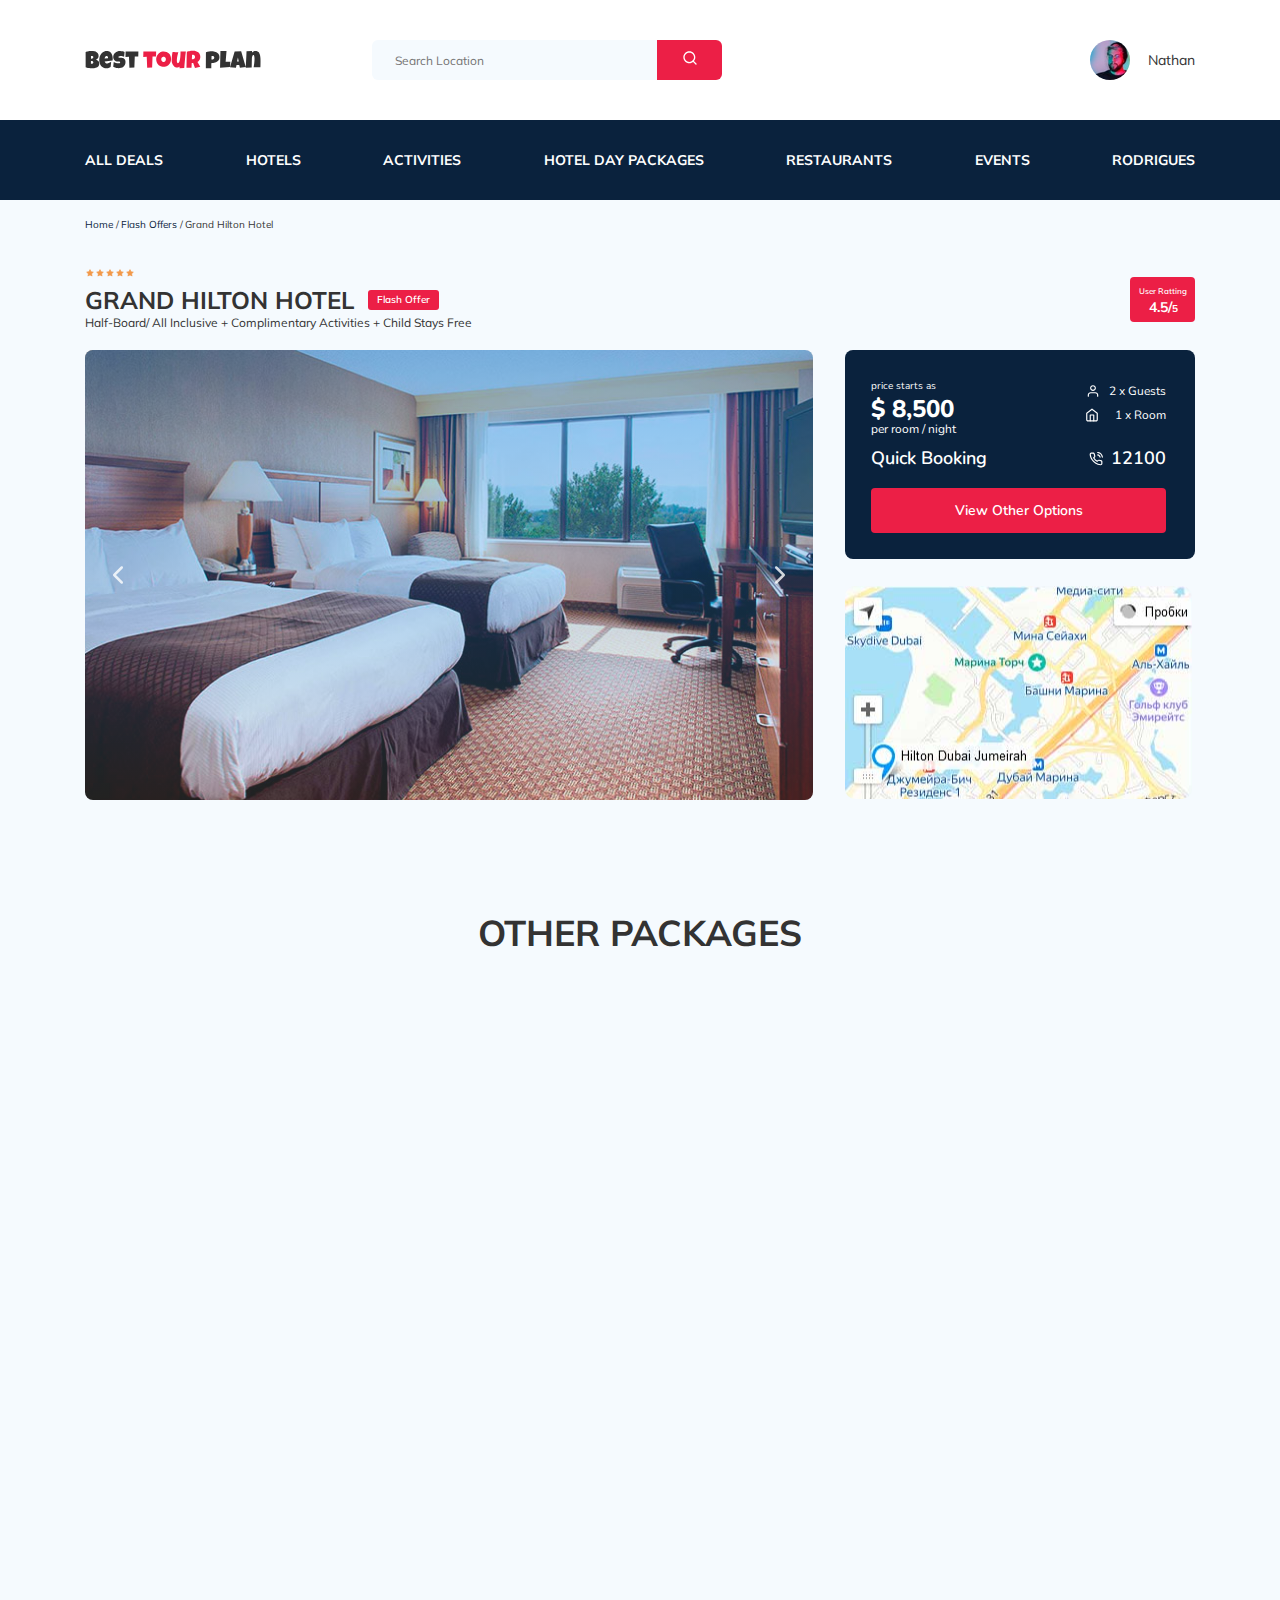
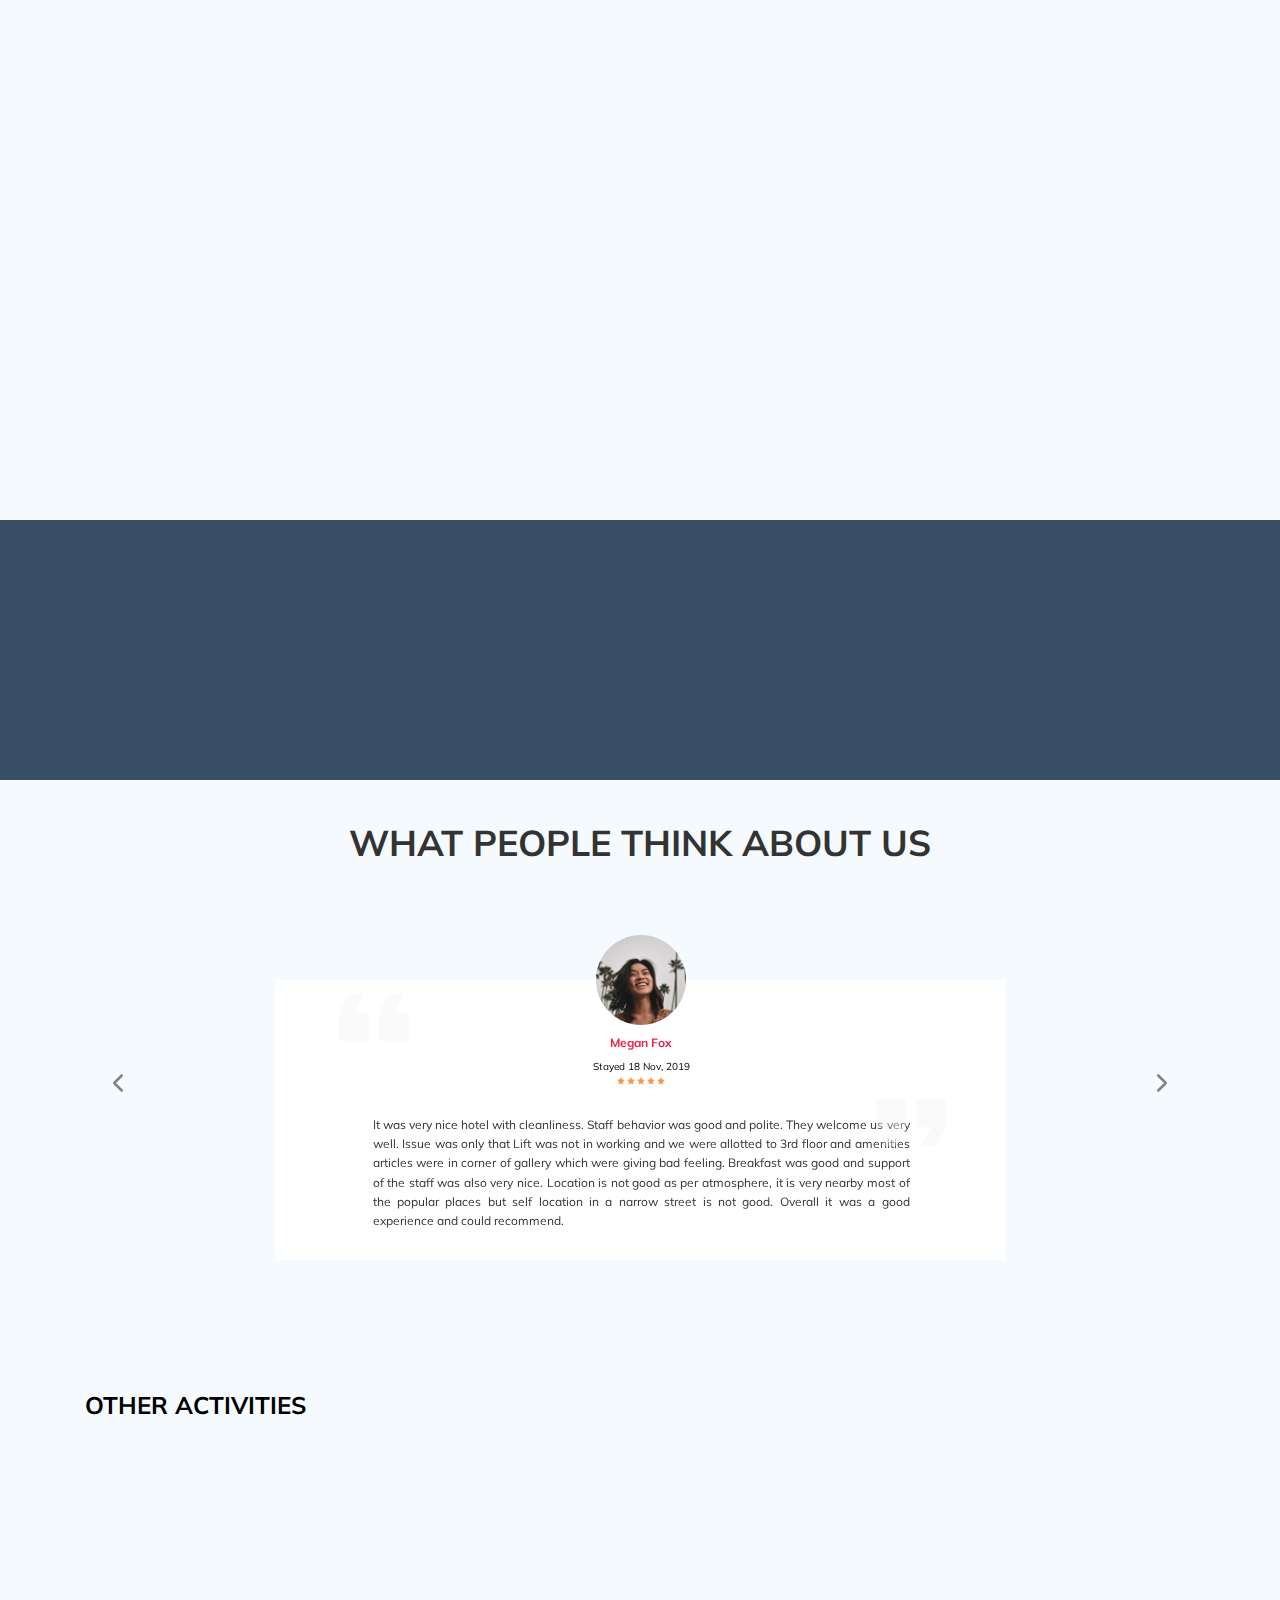
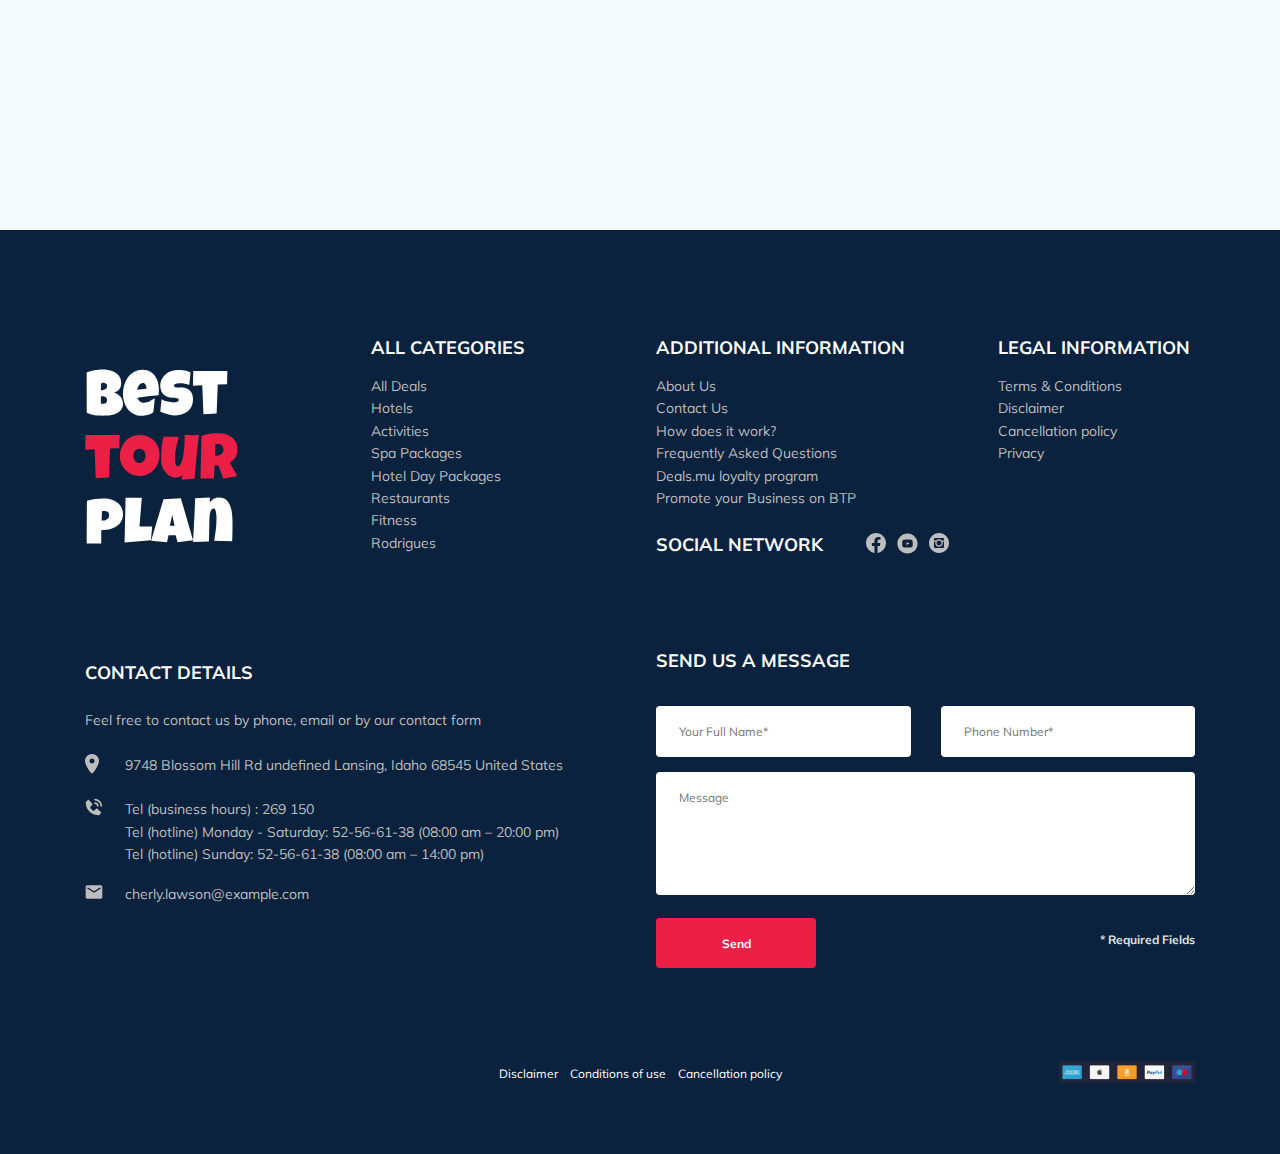
==== commit 155d1c84: "fixed: fonts anim hover links host" ====
--- a/index.html
+++ b/index.html
@@ -7,11 +7,8 @@
   <meta name="viewport" content="width=device-width, initial-scale=1.0">
   <title>Best Tour Plan</title>
   <link rel="icon" href="best_tour_plan321_dfx_icon.ico" type="image/x-icon">
-  <link
-    href="https://fonts.googleapis.com/css2?family=Mulish:wght@300;400;600;700&family=Nunito+Sans:wght@400;600&display=swap"
-    rel="stylesheet" rel="preload">
-  <link href="https://fonts.googleapis.com/css2?family=Nunito:wght@300;400;600;700;800&display=swap" rel="stylesheet"
-    rel="preload">
+  <link rel="stylesheet"
+    href="https://fonts.googleapis.com/css2?family=Mulish:wght@300;400;600;700&family=Nunito:wght@300;400;600;700;800&display=swap">
   <link rel="stylesheet" href="css/style.css">
   <link rel="stylesheet" href="css/swiper-bundle.min.css">
   <link rel="stylesheet" href="css/aos.css">
@@ -26,12 +23,11 @@
         </a>
         <form action="#" class="form search navbar__search navbar__search--mobile_hidden">
           <div class="input-group navbar__input-group">
-            <input type="text" class="search__input" placeholder="Search Location" required>
+            <input type="text" class="input search__input" placeholder="Search Location" required>
             <button class="search__button">
               <img src="img/search.svg" alt="Icon: search">
             </button>
           </div>
-
         </form>
         <a href="#" class="user navbar__user navbar__user--mobile_hidden">
           <img src="img/avatar-nathan.jpg" alt="avatar: Nathan" class="user__avatar">
@@ -125,16 +121,16 @@
           <!-- Additional required wrapper -->
           <div class="swiper-wrapper">
             <!-- Slides -->
-            <div class="swiper-slide hotel-slider__item"><img class="swiper-slide__image" src="img/slider-image-2.jpg"
-                alt=""></div>
-            <div class="swiper-slide hotel-slider__item"><img class="swiper-slide__image" src="img/slider-image-3.jpg"
-                alt=""></div>
-            <div class="swiper-slide hotel-slider__item"><img class="swiper-slide__image" src="img/slider-image-4.jpg"
-                alt=""></div>
-            <div class="swiper-slide hotel-slider__item"><img class="swiper-slide__image" src="img/slider-image-5.jpg"
-                alt=""></div>
-            <div class="swiper-slide hotel-slider__item"><img class="swiper-slide__image" src="img/slider-image.jpg"
-                alt=""></div>
+            <div class="swiper-slide hotel-slider__item"><img class="hotel-slide swiper-slide__image"
+                src="img/slider-image-2.jpg" alt=""></div>
+            <div class="swiper-slide hotel-slider__item"><img class="hotel-slide swiper-slide__image"
+                src="img/slider-image-3.jpg" alt=""></div>
+            <div class="swiper-slide hotel-slider__item"><img class="hotel-slide swiper-slide__image"
+                src="img/slider-image-4.jpg" alt=""></div>
+            <div class="swiper-slide hotel-slider__item"><img class="hotel-slide swiper-slide__image"
+                src="img/slider-image-5.jpg" alt=""></div>
+            <div class="swiper-slide hotel-slider__item"><img class="hotel-slide swiper-slide__image"
+                src="img/slider-image.jpg" alt=""></div>
           </div>
           <!-- If we need navigation buttons -->
           <button class="hotel-slider__button hotel-slider__button--prev"></button>
@@ -170,8 +166,8 @@
             <button data-toggle="modal" class="button booking__other">View Other Options</button>
           </div>
           <div class="map booking__map" id="map_container">
-            <script id="ymap_lazy" async
-              data-src="https://api-maps.yandex.ru/services/constructor/1.0/js/?um=constructor%3A21461b8a0722d8d95d7b7790e7aacdea9768614e89bff99378253d1d8cee2b56&amp;width=500&amp;height=400&amp;lang=ru_RU&amp;scroll=true"></script>
+            <script id="ymap_lazy"
+              data-src="https://api-maps.yandex.ru/services/constructor/1.0/js/?um=constructor%3A21461b8a0722d8d95d7b7790e7aacdea9768614e89bff99378253d1d8cee2b56&amp;width=100%&amp;height=400&amp;lang=ru_RU&amp;scroll=true"></script>
           </div>
         </div>
       </div>
@@ -181,7 +177,7 @@
     <div class="container">
       <h2 class="packages-title">Other Packages</h2>
       <div class="packages-cards">
-        <div class="packages-cards__item packages-cards__item--big" data-aos="fade-right" data-aos-delay="500">
+        <div class="packages-cards__item packages-cards__item--big" data-aos="zoom-in" data-aos-delay="100">
           <div class="packages-cards__wrapper packages-cards__wrapper--big">
             <img src="img/packages-1.jpg" alt="photo: White Palace" class="packages-cards__image">
           </div>
@@ -197,7 +193,8 @@
             <p class="packages-cards__text">Aute quis duis excepteur excepteur ipsum cat eiusmod consectetur enim
               laborum magna llit. Ipsum est fugiat velit ea llamco do esse ut in veniam sun in onsequat. Aute quis duis
               epteur excepteur ipsum occaecat eiusmod nsectetur enim laborum magna mollit. Ipsum est fugiat velit ea
-              ullamco do</p>
+              ullamco do
+            </p>
             <div class="packages-cards__options">
               <div class="packages-cards__options-item">
                 <img src="img/map-pin.svg" alt="map-pin" class="packages-cards__icon">
@@ -221,7 +218,7 @@
             </div>
           </div>
         </div>
-        <div class="packages-cards__item packages-cards__item--little" data-aos="fade-left" data-aos-delay="500">
+        <div class="packages-cards__item packages-cards__item--little" data-aos="zoom-in" data-aos-delay="300">
           <div class="packages-cards__wrapper">
             <img src="img/packages-2.jpg" alt="photo: White Palace" class="packages-cards__image">
           </div>
@@ -262,7 +259,7 @@
             </div>
           </div>
         </div>
-        <div class="packages-cards__item packages-cards__item--little" data-aos="fade-right" data-aos-delay="500">
+        <div class="packages-cards__item packages-cards__item--little" data-aos="zoom-in" data-aos-delay="500">
           <div class="packages-cards__wrapper">
             <img src="img/packages-3.jpg" alt="photo: White Palace" class="packages-cards__image">
           </div>
@@ -303,7 +300,7 @@
             </div>
           </div>
         </div>
-        <div class="packages-cards__item packages-cards__item--little" data-aos="fade-up" data-aos-delay="500">
+        <div class="packages-cards__item packages-cards__item--little" data-aos="zoom-in" data-aos-delay="700">
           <div class="packages-cards__wrapper">
             <img src="img/packages-4.jpg" alt="photo: White Palace" class="packages-cards__image">
           </div>
@@ -344,7 +341,7 @@
             </div>
           </div>
         </div>
-        <div class="packages-cards__item packages-cards__item--little" data-aos="fade-left" data-aos-delay="500">
+        <div class="packages-cards__item packages-cards__item--little" data-aos="zoom-in" data-aos-delay="900">
           <div class="packages-cards__wrapper">
             <img src="img/packages-5.jpg" alt="photo: White Palace" class="packages-cards__image">
           </div>
@@ -527,9 +524,9 @@
   <footer class="footer">
     <div class="container">
       <div class="footer-wrapper">
-        <div class="footer__logo">
+        <a href="#" class="footer__logo">
           <img src="img/footer-logo.svg" alt="logo: best tour plan">
-        </div>
+        </a>
         <div class="footer__list footer__categories">
           <h3 class="footer__title">ALL CATEGORIES</h3>
           <ul class="footer__ul">
@@ -587,13 +584,13 @@
         <div class="footer__social-network">
           <h3 class="footer__title footer__title--m0">Social Network</h3>
           <div class="footer__social-links">
-            <a href="#" class="footer__link">
+            <a href="https://ru-ru.facebook.com/" class="footer__link" target="_blank" rel="nofollow noopener">
               <img src="img/fb.svg" alt="icon: facebook">
             </a>
-            <a href="#" class="footer__link">
+            <a href="https://www.youtube.com/" class="footer__link" target="_blank" rel="nofollow noopener">
               <img src="img/yt.svg" alt="icon: youtube">
             </a>
-            <a href="#" class="footer__link">
+            <a href="https://www.instagram.com/" class="footer__link" target="_blank" rel="nofollow noopener">
               <img src="img/inst.svg" alt="icon: instargam">
             </a>
           </div>
@@ -629,13 +626,18 @@
             <li class="footer__item footer__item--mb33">
               <div class="footer__icon-wrapper"><img src="img/phone-call.svg" alt="icon: phone" class="footer__icon">
               </div>
-              Tel (business hours) : 269 1500 <br>
-              Tel (hotline) Monday - Saturday: 52-56-61-38 (08:00 am – 20:00 pm) <br>
-              Tel (hotline) Sunday: 52-56-61-38 (08:00 am – 14:00 pm)
+              <div class="footer__number">
+                Tel (business hours) : <a href="tel:+269 150" class="footer__link footer__link--tel">269 150</a> <br>
+                Tel (hotline) Monday - Saturday: <a href="tel:+52-56-61-38"
+                  class="footer__link footer__link--tel">52-56-61-38</a> (08:00 am – 20:00 pm) <br>
+                Tel (hotline) Sunday: <a href="tel:+52-56-61-38" class="footer__link footer__link--tel">52-56-61-38</a>
+                (08:00 am – 14:00
+                pm)
+              </div>
             </li>
             <li class="footer__item footer__item--mb33">
               <div class="footer__icon-wrapper"><img src="img/mail.svg" alt="icon: mail" class="footer__icon"></div>
-              cherly.lawson@example.com
+              <a href="mailto:cherly.lawson@example.com" class="footer__link">cherly.lawson@example.com</a>
             </li>
           </ul>
         </div>
--- a/css/style.css
+++ b/css/style.css
@@ -1 +1 @@
-/*! normalize.css v8.0.1 | MIT License | github.com/necolas/normalize.css */html{line-height:1.15;-webkit-text-size-adjust:100%}body{margin:0}main{display:block}h1{font-size:2em;margin:0.67em 0}hr{-webkit-box-sizing:content-box;box-sizing:content-box;height:0;overflow:visible}pre{font-family:monospace, monospace;font-size:1em}a{background-color:transparent}abbr[title]{border-bottom:none;text-decoration:underline;-webkit-text-decoration:underline dotted;text-decoration:underline dotted}b,strong{font-weight:bolder}code,kbd,samp{font-family:monospace, monospace;font-size:1em}small{font-size:80%}sub,sup{font-size:75%;line-height:0;position:relative;vertical-align:baseline}sub{bottom:-0.25em}sup{top:-0.5em}img{border-style:none}button,input,optgroup,select,textarea{font-family:inherit;font-size:100%;line-height:1.15;margin:0}button,input{overflow:visible}button,select{text-transform:none}button,[type="button"],[type="reset"],[type="submit"]{-webkit-appearance:button}button::-moz-focus-inner,[type="button"]::-moz-focus-inner,[type="reset"]::-moz-focus-inner,[type="submit"]::-moz-focus-inner{border-style:none;padding:0}button:-moz-focusring,[type="button"]:-moz-focusring,[type="reset"]:-moz-focusring,[type="submit"]:-moz-focusring{outline:1px dotted ButtonText}fieldset{padding:0.35em 0.75em 0.625em}legend{-webkit-box-sizing:border-box;box-sizing:border-box;color:inherit;display:table;max-width:100%;padding:0;white-space:normal}progress{vertical-align:baseline}textarea{overflow:auto}[type="checkbox"],[type="radio"]{-webkit-box-sizing:border-box;box-sizing:border-box;padding:0}[type="number"]::-webkit-inner-spin-button,[type="number"]::-webkit-outer-spin-button{height:auto}[type="search"]{-webkit-appearance:textfield;outline-offset:-2px}[type="search"]::-webkit-search-decoration{-webkit-appearance:none}::-webkit-file-upload-button{-webkit-appearance:button;font:inherit}details{display:block}summary{display:list-item}template{display:none}[hidden]{display:none}*{padding:0;margin:0;border:0}*,*:before,*:after{-webkit-box-sizing:border-box;box-sizing:border-box}:focus,:active{outline:none}a:focus,a:active{outline:none}nav,footer,header,aside{display:block}input,button,textarea{font-family:inherit}input::-ms-clear{display:none}button{cursor:pointer}button::-moz-focus-iner{padding:0;border:0}a,a:visited{text-decoration:none}a:hover{text-decoration:none}ul li{list-style:none}h1,h2,h3,h4,h5,h6{font-style:inherit;margin:0}html,body{height:100%;width:100%;font-size:100%;line-height:1;font-family:'Mulish', sans-serif;color:#333;background-color:#F5FAFE}body.lock{overflow:hidden}.container{max-width:1110px;margin:auto}img{max-width:100%}.input{background-color:#fff;border-radius:4px;padding:18px 23px;font-weight:normal;font-size:12px;line-height:15px;color:#BDBDBD}.input ::-webkit-input-placeholder{font-size:12px;line-height:15px;color:#BDBDBD}.input :-ms-input-placeholder{font-size:12px;line-height:15px;color:#BDBDBD}.input ::-ms-input-placeholder{font-size:12px;line-height:15px;color:#BDBDBD}.input ::placeholder{font-size:12px;line-height:15px;color:#BDBDBD}.button{padding:18px 65px 17px 66px;font-weight:bold;font-size:12px;line-height:15px;color:#FFFFFF;background-color:#EC1F46;border-radius:4px}.button:hover{background-color:#d8235a}.button__back{margin-top:20px}.message{background-color:#fff;padding:18px 23px;border-radius:4px;font-weight:normal;font-size:12px;line-height:15px;color:#BDBDBD;min-height:123px;max-width:100%}.invalid{color:#EC1F46}.input-group{position:relative;height:100%}label.invalid{min-width:100%;position:absolute;top:-28px;left:0;background:#EC1F46;font-size:14px;line-height:16px;color:#fff;padding:5px 10px;border-radius:8px}label.invalid::after{content:'';position:absolute;left:15px;bottom:-5px;background-color:#EC1F46;width:10px;height:10px;-webkit-transform:rotate(45deg);transform:rotate(45deg)}.navbar{background-color:#fff}.navbar-top{display:-webkit-box;display:-ms-flexbox;display:flex;-webkit-box-align:center;-ms-flex-align:center;align-items:center;-webkit-box-pack:justify;-ms-flex-pack:justify;justify-content:space-between;padding:40px 0}.navbar__search{margin-right:auto;margin-left:110px}.navbar__menu-button{display:none}.navbar-menu{display:-webkit-box;display:-ms-flexbox;display:flex;-webkit-box-align:center;-ms-flex-align:center;align-items:center;-webkit-box-pack:justify;-ms-flex-pack:justify;justify-content:space-between;padding:31px 0;color:#fff}.navbar-menu__link{color:inherit;font-size:14px;font-weight:700;text-transform:uppercase;line-height:18px}.navbar-menu__item--mobile_visible{display:none}.navbar-bottom{background-color:#0A223D}.logo{width:177px}.search{display:-webkit-box;display:-ms-flexbox;display:flex;-webkit-box-align:center;-ms-flex-align:center;align-items:center;height:40px}.search__input{padding-left:23px;padding-right:85px;width:350px;height:100%;border:none;font-size:12px;line-height:15px;background-color:#F5FAFE;color:#333;border-radius:6px}.search__button{position:absolute;right:0;top:0;height:inherit;width:65px;border:none;background-color:#EC1F46;border-radius:0 6px 6px 0}.user{display:-webkit-box;display:-ms-flexbox;display:flex;-webkit-box-align:center;-ms-flex-align:center;align-items:center;text-decoration:none;color:#333}.user__avatar{width:40px;height:40px;border-radius:50%;-o-object-fit:cover;object-fit:cover}.user__name{font-size:14px;font-weight:normal;line-height:18px;margin-left:18px}.breadcrumb{padding:18px 0;font-size:10px;line-height:13px}.breadcrumb-list{display:-webkit-box;display:-ms-flexbox;display:flex;-webkit-box-align:center;-ms-flex-align:center;align-items:center}.breadcrumb-list__item:not(:last-child){margin-right:2px}.breadcrumb-list__item:not(:last-child)::after{content:'/'}.breadcrumb-list__link{color:#0A223D}.hotel-info{display:-webkit-box;display:-ms-flexbox;display:flex;-webkit-box-align:center;-ms-flex-align:center;align-items:center;-webkit-box-pack:justify;-ms-flex-pack:justify;justify-content:space-between;padding:20px 0 20px 0}.hotel-info__text{display:-webkit-box;display:-ms-flexbox;display:flex;-webkit-box-align:center;-ms-flex-align:center;align-items:center;-ms-flex-wrap:wrap;flex-wrap:wrap}.hotel-info__rating{padding:9px 6px 6px 7px;background-color:#EC1F46;border-radius:4px;color:#fff}.hotel-name{display:block;font-weight:bold;font-size:24px;line-height:30px;margin-right:14px}.hotel-grid{display:-webkit-box;display:-ms-flexbox;display:flex;-webkit-box-pack:justify;-ms-flex-pack:justify;justify-content:space-between}.hotel-slider{width:728px;height:450px}.hotel-slider__item{width:100%;height:100%;position:relative;border-radius:8px;overflow:hidden}.hotel-slider__item::after{content:'';position:absolute;width:100%;height:100%;top:0;left:0;background:-webkit-gradient(linear, left top, left bottom, from(rgba(0,122,223,0.48)), to(rgba(255,255,255,0.128)));background:linear-gradient(180deg, rgba(0,122,223,0.48) 0%, rgba(255,255,255,0.128) 100%);z-index:5}.hotel-slider__button{position:absolute;width:30px;height:30px;z-index:10;top:50%;-webkit-transform:translateY(-50%);transform:translateY(-50%);background-color:transparent;background-size:10px}.hotel-slider__button--prev{background-image:url(../img/arrow-prev.svg);background-repeat:no-repeat;background-position:center;left:18px}.hotel-slider__button--next{background-image:url(../img/arrow-next.svg);background-repeat:no-repeat;background-position:center;right:18px}.swiper-container.hotel-slider{margin-left:0}.stars{display:-webkit-box;display:-ms-flexbox;display:flex;-ms-flex-preferred-size:100%;flex-basis:100%;margin-bottom:8px;margin-right:15px}.stars__item{width:8px;height:8px}.offer{padding:3px 9px 4px 9px;background-color:#EC1F46;color:#fff;font-weight:600;font-size:10px;line-height:13px;border-radius:3px}.descripton{display:block;-ms-flex-preferred-size:100%;flex-basis:100%;font-size:12px;line-height:15px}.rating{min-width:65px;height:45px;text-align:center}.rating__user{display:block;font-weight:600;font-size:8px;line-height:10px;margin-bottom:2px}.rating__counter{font-weight:bold;font-size:14px;line-height:18px}.rating__counter--best{font-size:10px}.booking{font-family:'Nunito', sans-serif}.booking__other{width:100%;padding:13px 0;background-color:#EC1F46;font-weight:600;font-size:14px;line-height:19px;color:#fff;border-radius:4px}.booking__option{width:350px;padding:29px 29px 26px 26px;margin-bottom:27px;font-family:'Nunito', sans-serif;background:#0A223D;color:#fff;border-radius:8px}.booking__map{width:347px;height:213px;border-radius:10px;overflow:hidden;background-image:url(../img/y-map.jpg);background-position:center center}.price{display:-webkit-box;display:-ms-flexbox;display:flex;-webkit-box-pack:justify;-ms-flex-pack:justify;justify-content:space-between;margin-bottom:9px}.price__person{margin-top:4px}.price__start{display:block;font-weight:normal;font-size:10px;line-height:14px}.price__pricetag{display:block;font-weight:800;font-size:24px;line-height:32px}.price__per-room{display:block;font-weight:normal;font-size:12px;line-height:16px;margin-top:-4px}.price__guests{display:-webkit-box;display:-ms-flexbox;display:flex;-webkit-box-align:center;-ms-flex-align:center;align-items:center;-webkit-box-pack:justify;-ms-flex-pack:justify;justify-content:space-between;margin-bottom:8px}.price__icon{margin-right:9px}.price--quantity{font-weight:normal;font-size:12px;line-height:16px}.price__room{display:-webkit-box;display:-ms-flexbox;display:flex;-webkit-box-align:center;-ms-flex-align:center;align-items:center;-webkit-box-pack:justify;-ms-flex-pack:justify;justify-content:space-between}.price__quantity{font-weight:normal;font-size:12px;line-height:16px}.call-center{display:-webkit-box;display:-ms-flexbox;display:flex;-webkit-box-align:center;-ms-flex-align:center;align-items:center;-webkit-box-pack:justify;-ms-flex-pack:justify;justify-content:space-between;margin-bottom:17px;font-weight:600;font-size:18px;line-height:25px}.call-center__quick-dial{font-style:normal;font-weight:600;font-size:18px;line-height:25px}.call-center__phone{display:-webkit-box;display:-ms-flexbox;display:flex;-webkit-box-align:center;-ms-flex-align:center;align-items:center;-webkit-box-pack:justify;-ms-flex-pack:justify;justify-content:space-between}.call-center__number{margin-left:8px;color:#fff}.newsletter{margin-top:70px;padding:98px 0 87px 0;background:url(../img/newsletter-bg.jpg);background-attachment:fixed;background-repeat:no-repeat;background-size:cover;background-position:center;position:relative}.newsletter::after{content:'';position:absolute;left:0;top:0;right:0;bottom:0;width:100%;height:100%;background:rgba(10,34,61,0.8)}.newsletter-container{margin:auto;max-width:730px;display:-webkit-box;display:-ms-flexbox;display:flex;-webkit-box-align:center;-ms-flex-align:center;align-items:center;-webkit-box-pack:justify;-ms-flex-pack:justify;justify-content:space-between;color:#fff}.newsletter-title{font-weight:300;font-size:24px;line-height:30px;z-index:10}.newsletter-title__strong{display:block;font-weight:600;font-size:36px;line-height:45px;text-transform:uppercase}.newsletter__subscribe{width:350px;z-index:10;background:#FFFFFF;position:relative}.subscribe{border-radius:6px}.subscribe__input{width:100%;padding:19px 75px 19px 33px;font-weight:300;font-size:14px;line-height:18px;color:#BDBDBD;border-radius:6px;overflow:hidden}.subscribe__button{position:absolute;top:0;right:0;width:65px;height:100%;background-color:#EC1F46;font-weight:bold;font-size:12px;line-height:15px;color:#fff;border-radius:0 6px 6px 0}.reviews{padding:40px 0 70px 0}.reviews__title{font-style:normal;font-weight:bold;font-size:36px;line-height:45px;text-align:center;text-transform:uppercase;color:#333;margin-bottom:70px}.reviews-slider__profile{text-align:center;margin-bottom:30px;margin-top:-45px}.reviews-slider__item{position:relative;max-width:731px;-webkit-box-align:center;-ms-flex-align:center;align-items:center;margin:45px auto 0;display:-webkit-box;display:-ms-flexbox;display:flex;-webkit-box-orient:vertical;-webkit-box-direction:normal;-ms-flex-direction:column;flex-direction:column;align-items:center;background-color:#fff;padding:0 96px 30px 98px}.reviews-slider__item::after{content:'';background-image:url(../img/quote-left.svg);position:absolute;width:70px;height:48px;top:13px;left:64px}.reviews-slider__item::before{content:'';background-image:url(../img/quote-right.svg);position:absolute;width:70px;height:48px;bottom:114px;right:60px}.reviews-slider__avatar{width:90px;height:90px;border-radius:50%;-o-object-fit:cover;object-fit:cover;margin-bottom:8px}.reviews-slider__username{font-style:normal;font-weight:bold;font-size:12px;line-height:15px;color:#EC1F46;margin-bottom:10px}.reviews-slider__date{display:block;font-weight:normal;font-size:10px;line-height:13px;color:#000;margin-bottom:4px}.reviews-slider__rating{display:-webkit-box;display:-ms-flexbox;display:flex;-webkit-box-pack:center;-ms-flex-pack:center;justify-content:center;-webkit-box-align:center;-ms-flex-align:center;align-items:center;margin:0}.reviews-slider__text{max-height:115px;overflow:auto;font-weight:normal;font-size:12px;line-height:160%;text-align:justify;color:#333}.reviews-slider__button{position:absolute;width:30px;height:30px;z-index:10;top:50%;-webkit-transform:translateY(-100%);transform:translateY(-100%);background-position:center;background-color:transparent;background-repeat:no-repeat;background-size:10px}.reviews-slider__button--prev{background-image:url(../img/secondary-left.svg);left:18px}.reviews-slider__button--next{background-image:url(../img/secondary-right.svg);right:18px}.stars__item{margin:0 1px}.activities{padding-top:60px;padding-bottom:98px}.activities-title{font-style:normal;font-weight:bold;font-size:24px;line-height:30px;text-transform:uppercase;color:#000000;margin-bottom:57px}.activities-wrapper{display:-webkit-box;display:-ms-flexbox;display:flex;-webkit-box-pack:justify;-ms-flex-pack:justify;justify-content:space-between;gap:20px}.card-item{width:255px;height:255px;display:-webkit-box;display:-ms-flexbox;display:flex;-webkit-box-orient:vertical;-webkit-box-direction:normal;-ms-flex-direction:column;flex-direction:column;-webkit-box-align:start;-ms-flex-align:start;align-items:start;-webkit-box-pack:end;-ms-flex-pack:end;justify-content:flex-end;position:relative;border-radius:6px;overflow:hidden;padding:24px 26px;color:#fff}.card-item__image{height:100%;width:100%;position:absolute;top:0;left:0;right:0;bottom:0;-o-object-fit:cover;object-fit:cover;z-index:-2}.card-item__title{font-weight:bold;font-size:16px;line-height:20px;margin-bottom:18px;max-height:70%;overflow:hidden}.card-item__button{padding:7px 22px 7px 21px;font-weight:600;font-size:12px;line-height:16px;color:#fff;background-color:#EC1F46;border-radius:4px}.card-item::before{content:'';width:100%;height:100%;position:absolute;top:0;left:0;background:linear-gradient(179.83deg, rgba(196,196,196,0) 35.34%, #0A223D 99.85%);z-index:-1}.packages{margin-bottom:70px;margin-top:70px;padding-top:40px}.packages-title{font-weight:bold;font-size:36px;line-height:45px;text-align:center;text-transform:uppercase;margin-bottom:65px}.packages-cards{display:-ms-grid;display:grid;-ms-grid-rows:500px 500px;-ms-grid-columns:(1fr)[3];grid-template:500px 500px/repeat(3, 1fr);gap:30px}.packages-cards__item{display:-webkit-box;display:-ms-flexbox;display:flex;border-radius:8px;overflow:hidden;position:relative}.packages-cards__item::before{content:'Flash Offer';position:absolute;left:0;top:26px;padding:8px 12px 7px 11px;color:#fff;font-weight:600;font-size:12px;line-height:15px;background-color:#EC1F46;border-radius:0px 4px 4px 0px}.packages-cards__item--big{-ms-grid-row:1;grid-row:1;-ms-grid-column:1;-ms-grid-column-span:2;grid-column:1 / 3}.packages-cards__item--little{-webkit-box-orient:vertical;-webkit-box-direction:normal;-ms-flex-direction:column;flex-direction:column}.packages-cards__item--little::before{padding:4px 9px;font-size:8px;line-height:10px}.packages-cards__wrapper{-webkit-box-flex:0;-ms-flex:0 0 50%;flex:0 0 50%;height:50%}.packages-cards__wrapper--big{height:100%}.packages-cards__image{width:100%;height:100%;-o-object-fit:cover;object-fit:cover}.packages-cards__info{padding:46px 21px 30px 43px;background-color:#0A223D;color:#fff;-webkit-box-flex:0;-ms-flex:0 0 50%;flex:0 0 50%}.packages-cards__info--little{padding:30px 21px 25px 32px}.packages-cards__stars{max-width:48px;display:-webkit-box;display:-ms-flexbox;display:flex;-webkit-box-pack:justify;-ms-flex-pack:justify;justify-content:space-between;margin-bottom:5px}.packages-cards__stars--little{display:none}.packages-cards__title{font-weight:bold;font-size:18px;line-height:23px;margin-bottom:27px}.packages-cards__title--little{margin-bottom:23px}.packages-cards__text{font-weight:normal;font-size:14px;line-height:160.6%;margin-bottom:34px}.packages-cards__text--little{display:none}.packages-cards__options{margin-bottom:37px;display:-webkit-box;display:-ms-flexbox;display:flex;-webkit-box-orient:vertical;-webkit-box-direction:normal;-ms-flex-direction:column;flex-direction:column;-webkit-box-pack:justify;-ms-flex-pack:justify;justify-content:space-between;height:67px}.packages-cards__options-item{font-weight:normal;font-size:12px;line-height:15px}.packages-cards__options--little{margin-bottom:24px}.packages-cards__icon{width:14px;height:14px;margin-right:14px}.packages-cards__price{display:-webkit-box;display:-ms-flexbox;display:flex;-webkit-box-align:end;-ms-flex-align:end;align-items:flex-end;-webkit-box-pack:justify;-ms-flex-pack:justify;justify-content:space-between}.packages-cards__price-old{display:block;font-weight:normal;font-size:14px;line-height:18px;-webkit-text-decoration-line:line-through;text-decoration-line:line-through;margin-bottom:5px}.packages-cards__price-new{font-weight:bold;font-size:24px;line-height:30px}.packages-cards__button{padding:11px 27px 10px 26px;color:#fff;font-weight:600;font-size:14px;line-height:19px;background-color:#EC1F46;border-radius:4px}.footer{background-color:#0A223D;color:#BDBDBD;padding-top:106px;padding-bottom:46px}.footer-wrapper{display:-ms-grid;display:grid;-ms-grid-rows:(minmax(70px, -webkit-max-content))[6];-ms-grid-rows:(minmax(70px, max-content))[6];-ms-grid-columns:(minmax(-webkit-min-content, 1fr))[4];-ms-grid-columns:(minmax(min-content, 1fr))[4];grid-template:repeat(6, minmax(70px, -webkit-max-content))/repeat(4, minmax(-webkit-min-content, 1fr));grid-template:repeat(6, minmax(70px, max-content))/repeat(4, minmax(min-content, 1fr));-webkit-column-gap:32px;column-gap:32px}.footer__logo{-ms-grid-row:1;-ms-grid-row-span:2;grid-row:1/3;-ms-flex-item-align:center;-ms-grid-row-align:center;align-self:center}.footer__categories{-ms-grid-row:1;-ms-grid-row-span:2;grid-row:1/3}.footer__social-network{display:-webkit-box;display:-ms-flexbox;display:flex;-webkit-box-align:center;-ms-flex-align:center;align-items:center;-ms-grid-column:3;-ms-grid-column-span:2;grid-column:3/5}.footer__legal{-ms-grid-column:4;-ms-grid-column-span:1;grid-column:4/5;-ms-grid-row:1;-ms-grid-row-span:1;grid-row:1/2;-ms-grid-column-align:end;justify-self:end;padding-right:5px}.footer__contact-details{margin-top:12px;-ms-grid-row:4;-ms-grid-row-span:1;grid-row:4/5;-ms-grid-column:1;-ms-grid-column-span:2;grid-column:1/3}.footer__tel-1{color:inherit}.footer__send-message{-ms-grid-row:4;-ms-grid-row-span:1;grid-row:4/5;-ms-grid-column:3;-ms-grid-column-span:2;grid-column:3/5}.footer__title{font-style:normal;font-weight:bold;font-size:18px;line-height:23px;color:#fff;margin-bottom:16px;text-transform:uppercase}.footer__title--m0{margin:0}.footer__title--m34{margin-bottom:34px}.footer__title--mb30{margin-bottom:25px}.footer__item{font-style:normal;font-weight:normal;font-size:14px;line-height:160%;color:#BDBDBD}.footer__link{color:inherit}.footer__social-links{width:83px;display:-webkit-box;display:-ms-flexbox;display:flex;-webkit-box-align:center;-ms-flex-align:center;align-items:center;-webkit-box-pack:justify;-ms-flex-pack:justify;justify-content:space-between;margin-left:43px}.footer__form-wrapper{display:-ms-grid;display:grid;-ms-grid-rows:(minmax(51px, -webkit-min-content))[3];-ms-grid-rows:(minmax(51px, min-content))[3];-ms-grid-columns:(minmax(160px, 1fr))[2];grid-template:repeat(3, minmax(51px, -webkit-min-content))/repeat(2, minmax(160px, 1fr));grid-template:repeat(3, minmax(51px, min-content))/repeat(2, minmax(160px, 1fr));grid-row-gap:15px;grid-column-gap:30px}.footer__message{-ms-grid-column:1;-ms-grid-column-span:2;grid-column:1/3}.footer__input{width:100%}.footer__button{margin-top:8px;max-width:-webkit-max-content;max-width:-moz-max-content;max-width:max-content}.footer__info{-ms-flex-item-align:center;-ms-grid-row-align:center;align-self:center;-ms-grid-column-align:end;justify-self:end;font-weight:bold;font-size:12px;line-height:15px;color:#E0E0E0}.footer__text{font-weight:normal;font-size:14px;line-height:160%;margin-bottom:22px}.footer__item{display:-webkit-box;display:-ms-flexbox;display:flex;-webkit-box-align:start;-ms-flex-align:start;align-items:flex-start}.footer__item--mb33{margin-bottom:18px}.footer__icon-wrapper{width:18px;margin-right:22px;-ms-flex-negative:0;flex-shrink:0}.footer__bottom{-ms-grid-row:6;-ms-grid-row-span:1;grid-row:6/7;-ms-grid-column:2;-ms-grid-column-span:2;grid-column:2/4;-ms-flex-item-align:center;-ms-grid-row-align:center;align-self:center}.footer__payment{-ms-grid-row:6;-ms-grid-row-span:1;grid-row:6/7;-ms-grid-column:4;-ms-grid-column-span:1;grid-column:4/5;-ms-flex-item-align:center;-ms-grid-row-align:center;align-self:center;-ms-grid-column-align:end;justify-self:end}.bottom{display:-webkit-box;display:-ms-flexbox;display:flex;-webkit-box-pack:center;-ms-flex-pack:center;justify-content:center}.bottom__item{font-weight:normal;font-size:12px;line-height:15px;color:#FFFFFF;margin:0 6px}.bottom__link{color:inherit}.modal__overlay{background-color:rgba(0,143,223,0.39);position:fixed;top:0;right:0;bottom:0;left:0;z-index:100;visibility:hidden;opacity:0;-webkit-transition:opacity 0.2s;transition:opacity 0.2s}.modal__overlay--visible{visibility:visible;opacity:1}.modal__dialog{width:478px;padding:33px 88px;position:fixed;top:50%;left:50%;background-color:#0A223D;color:#fff;border-radius:8px;-webkit-transform:translate(-50%, -50%);transform:translate(-50%, -50%);z-index:101;visibility:hidden;opacity:0;-webkit-transition:opacity 0.2;transition:opacity 0.2;max-height:90%;overflow:auto}.modal__dialog--visible{visibility:visible;opacity:1}.modal__title{text-align:center;font-weight:bold;font-size:18px;line-height:23px;text-transform:uppercase;margin-bottom:15px}.modal__input{width:100%}.modal__input-group{margin-top:15px}.modal__message{width:100%;margin-top:15px}.modal__info{display:inline-block;text-align:right;font-weight:bold;font-size:12px;line-height:15px;color:#E0E0E0}.modal__button{margin-top:15px}.modal__close{position:absolute;top:17px;right:18px}@media (max-width: 1200px){.container{max-width:960px}.hotel-slider{width:590px}.swiper-slide__image{height:100%;width:100%;-o-object-fit:cover;object-fit:cover}.card-item{width:230px;height:230px}}@media (max-width: 992px){.container{max-width:700px}.logo{width:132px}.navbar-top{padding:30px 0}.navbar__search{margin-left:47px}.navbar-menu{padding:22px 0;-ms-flex-pack:distribute;justify-content:space-around}.navbar-menu__link{font-size:12px;line-height:15px}.search__input{width:340px}.hotel-grid{-webkit-box-orient:vertical;-webkit-box-direction:normal;-ms-flex-direction:column;flex-direction:column}.hotel__slider{margin-bottom:30px}.hotel-slider{width:100%}.booking{display:-webkit-box;display:-ms-flexbox;display:flex;-webkit-box-pack:justify;-ms-flex-pack:justify;justify-content:space-between}.booking__option{width:340px;margin-bottom:0;padding:29px 22px 26px 23px}.booking__map{width:340px;height:210px}.newsletter{margin-top:60px;padding:92px 0 93px 0}.newsletter-container{max-width:700px}.reviews{padding:40px 0 60px 0}.reviews__title{font-size:30px;line-height:38px;margin-bottom:50px}.reviews-slider__item{max-width:580px;padding:0 60px 30px 64px}.reviews-slider__text{max-height:135px}.reviews-slider__button--prev{left:0;-webkit-transform:translateY(-50%);transform:translateY(-50%)}.reviews-slider__button--next{-webkit-transform:translateY(-50%);transform:translateY(-50%);right:0}.activities{padding-bottom:68px}.activities-wrapper{-ms-flex-wrap:wrap;flex-wrap:wrap}.card-item{-webkit-box-flex:0;-ms-flex:0 1 340px;flex:0 1 340px;height:255px}.footer{padding-top:73px}.footer-wrapper{-ms-grid-rows:(minmax(56px, -webkit-max-content))[5];-ms-grid-rows:(minmax(56px, max-content))[5];-ms-grid-columns:(1fr)[6];grid-template:repeat(5, minmax(56px, -webkit-max-content))/repeat(6, 1fr);grid-template:repeat(5, minmax(56px, max-content))/repeat(6, 1fr);grid-row-gap:39px;grid-column-gap:30px}.footer__logo{-ms-flex-item-align:start;-ms-grid-row-align:start;align-self:start;-ms-grid-row:1;-ms-grid-row-span:1;grid-row:1 / 2;-ms-grid-column:1;-ms-grid-column-span:1;grid-column:1 / 2}.footer__social-network{-ms-grid-row:1;-ms-grid-row-span:1;grid-row:1 / 2;-ms-grid-column:2;-ms-grid-column-span:4;grid-column:2 / 6;padding-left:66px}.footer__categories{-ms-grid-row:2;-ms-grid-row-span:1;grid-row:2 / 3;-ms-grid-column:1;-ms-grid-column-span:2;grid-column:1 / 3}.footer__information{-ms-grid-row:2;-ms-grid-row-span:1;grid-row:2 / 3;-ms-grid-column:2;-ms-grid-column-span:3;grid-column:2 / 5;padding-left:79px}.footer__legal{-ms-grid-row:2;-ms-grid-row-span:1;grid-row:2 / 3;-ms-grid-column:5;-ms-grid-column-span:2;grid-column:5 / 7;padding-right:12px}.footer__contact-details{margin-top:21px;-ms-grid-row:3;-ms-grid-row-span:1;grid-row:3 / 4;grid-column:span 6}.footer__send-message{max-width:540px;margin-top:5px;-ms-grid-column:1;-ms-grid-column-span:5;grid-column:1 / 6}.footer__bottom{-ms-grid-row:5;-ms-grid-row-span:1;grid-row:5/6;-ms-grid-column:1;-ms-grid-column-span:3;grid-column:1/4;-ms-flex-item-align:center;-ms-grid-row-align:center;align-self:center;-ms-grid-column-align:start;justify-self:start}.footer__payment{-ms-grid-row:5;-ms-grid-row-span:1;grid-row:5/6;-ms-grid-column:5;-ms-grid-column-span:2;grid-column:5/7;-ms-flex-item-align:center;-ms-grid-row-align:center;align-self:center;-ms-grid-column-align:end;justify-self:end}.footer__logo{height:120px}.footer__icon-wrapper{margin-left:8px;margin-right:20px}.vertical{max-width:97px}.bottom__item:nth-of-type(1){margin-left:0}.packages-title{margin-bottom:50px;font-size:30px;line-height:38px}.packages-cards{display:-ms-grid;display:grid;-ms-grid-rows:(500px)[3];-ms-grid-columns:(1fr)[2];grid-template:repeat(3, 500px)/repeat(2, 1fr);gap:20px}.modal__dialog{width:90vw;padding:18px 66px}.modal__form-wrapper{display:-webkit-box;display:-ms-flexbox;display:flex;-ms-flex-wrap:wrap;flex-wrap:wrap;-webkit-box-pack:justify;-ms-flex-pack:justify;justify-content:space-between;-webkit-box-align:center;-ms-flex-align:center;align-items:center}.modal__input--mobile{width:49%}.modal__message{min-height:100px}}@media (max-width: 767px){body{padding-top:72px}.container{max-width:576px;width:92%}.navbar__user--mobile_hidden,.navbar__search--mobile_hidden{display:none}.navbar__user--mobile_visible,.navbar__search--mobile_visible{display:-webkit-box;display:-ms-flexbox;display:flex}.navbar__user{-webkit-box-orient:vertical;-webkit-box-direction:normal;-ms-flex-direction:column;flex-direction:column;-webkit-box-pack:center;-ms-flex-pack:center;justify-content:center}.navbar__search--mobile_visible{max-width:243px;margin:0}.navbar-menu{-webkit-box-orient:vertical;-webkit-box-direction:normal;-ms-flex-direction:column;flex-direction:column;padding-top:30px}.navbar-menu__item{margin-bottom:18px}.navbar-menu__item--mobile_visible{display:block;margin-bottom:27px}.navbar-menu__item--mobile_visible:nth-of-type(2){margin-bottom:38px}.navbar-bottom{display:none;position:fixed;left:0;right:0;bottom:0;top:72px;overflow:auto}.navbar-bottom--visible{display:block}.navbar--fixed{position:fixed;left:0;right:0;top:0;z-index:99}.user__name{margin-left:0;margin-top:10px;color:#fff}.menu-button{width:16px;height:11px;display:-webkit-box;display:-ms-flexbox;display:flex;-webkit-box-align:center;-ms-flex-align:center;align-items:center;-webkit-box-pack:justify;-ms-flex-pack:justify;justify-content:space-between;-webkit-box-orient:vertical;-webkit-box-direction:normal;-ms-flex-direction:column;flex-direction:column}.menu-button__line{width:16px;height:1px;background-color:#333}.rating{display:none}.offer{-webkit-box-ordinal-group:0;-ms-flex-order:-1;order:-1}.stars{-ms-flex-preferred-size:auto;flex-basis:auto;margin-left:auto}.hotel-info{padding:5px 0 21px 0}.hotel-name{-ms-flex-preferred-size:100%;flex-basis:100%;margin-top:10px;margin-right:0}.hotel-slider{height:350px}.hotel-slider__button{background-size:4px}.hotel-slider__button--prev{left:-2px}.hotel-slider__button--next{right:-2px}.booking{-webkit-box-orient:vertical;-webkit-box-direction:normal;-ms-flex-direction:column;flex-direction:column;min-height:450px}.booking__option{width:100%}.booking__map{width:100%}.booking__subscribe{margin-top:37px}.newsletter-container{max-width:576px;width:92%}.reviews{padding-bottom:50px}.reviews-slider__item{max-width:580px}.reviews-slider__item::before,.reviews-slider__item::after{display:none}.reviews-slider__button{top:45px;-webkit-transform:translateY(-50%);transform:translateY(-50%)}.reviews-slider__button--prev{left:20%}.reviews-slider__button--next{right:20%}.reviews__title{font-size:30px;line-height:38px;margin-bottom:50px}.activities{padding-top:40px;padding-bottom:61px}.activities-title{font-size:18px;line-height:23px;margin-bottom:36px}.card-item{-webkit-box-flex:1;-ms-flex:1 1 339px;flex:1 1 339px}.card-item:nth-of-type(2){margin-bottom:8px}.packages-title{font-size:18px;line-height:23px;margin-bottom:35px}.packages-cards{display:-ms-grid;display:grid;-ms-grid-rows:(500px)[5];-ms-grid-columns:(1fr)[1];grid-template:repeat(5, 500px)/repeat(1, 1fr);gap:20px}.packages-cards__item{-webkit-box-orient:vertical;-webkit-box-direction:normal;-ms-flex-direction:column;flex-direction:column;-ms-grid-column:1;grid-column:1}.packages-cards__item::before{padding:4px 9px;font-size:8px;line-height:10px}.packages-cards__stars{display:none}.packages-cards__text{display:none}.packages-cards__info{padding:30px 21px 25px 32px}.packages-cards__title{margin-bottom:23px}.packages-cards__options{margin-bottom:24px}.packages-cards__wrapper--big{height:50%}.modal__dialog{padding:15px 44px}.modal__message{min-height:66px}}@media (max-width: 567px){.container{max-width:280px}.navbar-top{padding:26px 0 30px 0px}.logo{width:99px}.hotel__slider{margin-top:16px;margin-bottom:20px}.hotel-slider{height:179px}.booking{min-height:401px}.booking__option{padding:29px 22px 26px 23px}.booking__map{height:173px}.newsletter{margin-top:42px;padding-top:76px;padding-bottom:83px}.newsletter-container{max-width:280px;-webkit-box-orient:vertical;-webkit-box-direction:normal;-ms-flex-direction:column;flex-direction:column;-webkit-box-align:start;-ms-flex-align:start;align-items:start}.newsletter-title{font-weight:300;font-size:20px;line-height:25px;margin-bottom:37px}.newsletter-title__strong{margin-top:5px;font-size:30px;line-height:38px}.newsletter__subscribe{max-width:100%}.reviews-slider__item{max-width:580px;padding:0 29px 33px 33px}.reviews-slider__text{text-align:left;max-height:268px}.reviews-slider__button{top:45px;-webkit-transform:translateY(-50%);transform:translateY(-50%)}.reviews-slider__button--prev{left:33px}.reviews-slider__button--next{right:36px}.reviews__title{font-size:18px;line-height:23px;margin-bottom:42px}.footer{padding-top:70px}.footer-wrapper{-ms-grid-columns:1fr;grid-template-columns:1fr;-ms-grid-rows:(minmax(min-content, max-content))[8];grid-template-rows:repeat(8, minmax(-webkit-min-content, -webkit-max-content));grid-template-rows:repeat(8, minmax(min-content, max-content));grid-row-gap:30px;grid-column-gap:0}.footer__logo{-ms-flex-item-align:start;-ms-grid-row-align:start;align-self:start;-ms-grid-column:1;grid-column:1;-ms-grid-row:1;grid-row:1}.footer__social-network{-ms-grid-column:1;grid-column:1;-ms-grid-row:2;grid-row:2;padding-left:0;-ms-flex-item-align:start;-ms-grid-row-align:start;align-self:start;-webkit-box-orient:vertical;-webkit-box-direction:normal;-ms-flex-direction:column;flex-direction:column;-webkit-box-align:start;-ms-flex-align:start;align-items:start;-webkit-box-pack:start;-ms-flex-pack:start;justify-content:start}.footer__social-links{margin:20px 0 0 0}.footer__categories{-ms-grid-row:5;grid-row:5;-ms-grid-column:1;grid-column:1}.footer__information{-ms-grid-row:4;grid-row:4;-ms-grid-column:1;grid-column:1;padding-left:0;margin-top:-3px}.footer__legal{-ms-grid-row:3;grid-row:3;-ms-grid-column:1;grid-column:1;padding-right:0;-ms-grid-column-align:start;justify-self:start}.footer__contact-details{margin-top:10px;padding-top:0;-ms-grid-row:6;grid-row:6;-ms-grid-column:1;grid-column:1}.footer__send-message{max-width:540px;margin-top:13px;-ms-grid-column:1;grid-column:1;-ms-grid-row:7;grid-row:7}.footer__form-wrapper{display:-ms-grid;display:grid;-ms-grid-rows:(minmax(51px, -webkit-min-content))[3];-ms-grid-rows:(minmax(51px, min-content))[3];-ms-grid-columns:(minmax(40px, 1fr))[2];grid-template:repeat(3, minmax(51px, -webkit-min-content))/repeat(2, minmax(40px, 1fr));grid-template:repeat(3, minmax(51px, min-content))/repeat(2, minmax(40px, 1fr));grid-row-gap:15px;grid-column-gap:30px}.footer__message{grid-column:2 span}.footer__input-group{grid-column:2 span}.footer__button{grid-column:2 span;-webkit-box-ordinal-group:11;-ms-flex-order:10;order:10;margin-top:0}.footer__bottom{-ms-grid-row:8;grid-row:8;-ms-grid-column:1;grid-column:1}.footer__payment{margin-top:-21px;-ms-grid-row:9;grid-row:9;-ms-grid-column:1;grid-column:1;-ms-grid-column-align:start;justify-self:start}.footer__info{-ms-grid-column-align:start;justify-self:start}.footer__logo{height:120px;max-width:95px}.footer__title--m34{margin-bottom:14px}.footer__icon-wrapper{margin-left:4px;margin-right:8px}.bottom__item{margin:0 4px}.packages-cards{display:-ms-grid;display:grid;-ms-grid-rows:(400px)[5];-ms-grid-columns:(1fr)[1];grid-template:repeat(5, 400px)/repeat(1, 1fr);gap:20px}.packages-cards__item{-webkit-box-orient:vertical;-webkit-box-direction:normal;-ms-flex-direction:column;flex-direction:column;-ms-grid-column:1;grid-column:1}.packages-cards__info{padding:20px;display:-webkit-box;display:-ms-flexbox;display:flex;-webkit-box-orient:vertical;-webkit-box-direction:normal;-ms-flex-direction:column;flex-direction:column;-webkit-box-pack:justify;-ms-flex-pack:justify;justify-content:space-between;-webkit-box-flex:1;-ms-flex:1 1 auto;flex:1 1 auto}.packages-cards__title{margin-bottom:0}.packages-cards__options{margin-bottom:0}.packages-cards__price{-webkit-box-orient:vertical;-webkit-box-direction:normal;-ms-flex-direction:column;flex-direction:column;-webkit-box-align:start;-ms-flex-align:start;align-items:start}.packages-cards__price-old{margin:0 10px 0 0}.packages-cards__sell{display:-webkit-box;display:-ms-flexbox;display:flex;-webkit-box-align:center;-ms-flex-align:center;align-items:center;margin-bottom:10px}.packages-cards__button{width:100%}.packages-cards__wrapper{-webkit-box-flex:0;-ms-flex:0 0 40%;flex:0 0 40%;height:40%}.packages-cards__wrapper--big{height:40%}.modal__dialog{padding:12px 22px}.modal__message{min-height:80px}.modal__input{width:100%}.modal__button{width:100%;margin-bottom:15px}}
+/*! normalize.css v8.0.1 | MIT License | github.com/necolas/normalize.css */html{line-height:1.15;-webkit-text-size-adjust:100%}body{margin:0}main{display:block}h1{font-size:2em;margin:0.67em 0}hr{-webkit-box-sizing:content-box;box-sizing:content-box;height:0;overflow:visible}pre{font-family:monospace, monospace;font-size:1em}a{background-color:transparent}abbr[title]{border-bottom:none;text-decoration:underline;-webkit-text-decoration:underline dotted;text-decoration:underline dotted}b,strong{font-weight:bolder}code,kbd,samp{font-family:monospace, monospace;font-size:1em}small{font-size:80%}sub,sup{font-size:75%;line-height:0;position:relative;vertical-align:baseline}sub{bottom:-0.25em}sup{top:-0.5em}img{border-style:none}button,input,optgroup,select,textarea{font-family:inherit;font-size:100%;line-height:1.15;margin:0}button,input{overflow:visible}button,select{text-transform:none}button,[type="button"],[type="reset"],[type="submit"]{-webkit-appearance:button}button::-moz-focus-inner,[type="button"]::-moz-focus-inner,[type="reset"]::-moz-focus-inner,[type="submit"]::-moz-focus-inner{border-style:none;padding:0}button:-moz-focusring,[type="button"]:-moz-focusring,[type="reset"]:-moz-focusring,[type="submit"]:-moz-focusring{outline:1px dotted ButtonText}fieldset{padding:0.35em 0.75em 0.625em}legend{-webkit-box-sizing:border-box;box-sizing:border-box;color:inherit;display:table;max-width:100%;padding:0;white-space:normal}progress{vertical-align:baseline}textarea{overflow:auto}[type="checkbox"],[type="radio"]{-webkit-box-sizing:border-box;box-sizing:border-box;padding:0}[type="number"]::-webkit-inner-spin-button,[type="number"]::-webkit-outer-spin-button{height:auto}[type="search"]{-webkit-appearance:textfield;outline-offset:-2px}[type="search"]::-webkit-search-decoration{-webkit-appearance:none}::-webkit-file-upload-button{-webkit-appearance:button;font:inherit}details{display:block}summary{display:list-item}template{display:none}[hidden]{display:none}*{padding:0;margin:0;border:0}*,*:before,*:after{-webkit-box-sizing:border-box;box-sizing:border-box}:focus,:active{outline:none}a:focus,a:active{outline:none}nav,footer,header,aside{display:block}input,button,textarea{font-family:inherit}input::-ms-clear{display:none}button{cursor:pointer}button::-moz-focus-iner{padding:0;border:0}a,a:visited{text-decoration:none}a:hover{text-decoration:none}ul li{list-style:none}h1,h2,h3,h4,h5,h6{font-style:inherit;margin:0}html,body{height:100%;width:100%;font-size:100%;line-height:1;font-family:'Mulish', sans-serif;color:#333;background-color:#F5FAFE}body.lock{overflow:hidden}.container{max-width:1110px;margin:auto}img{max-width:100%}.input{background-color:#fff;border-radius:4px;padding:18px 23px;font-weight:normal;font-size:12px;line-height:15px;color:#BDBDBD}.input ::-webkit-input-placeholder{font-size:12px;line-height:15px;color:#BDBDBD}.input :-ms-input-placeholder{font-size:12px;line-height:15px;color:#BDBDBD}.input ::-ms-input-placeholder{font-size:12px;line-height:15px;color:#BDBDBD}.input ::placeholder{font-size:12px;line-height:15px;color:#BDBDBD}.button{padding:18px 65px 17px 66px;font-weight:bold;font-size:12px;line-height:15px;color:#FFFFFF;background-color:#EC1F46;border-radius:4px}.button__back{margin-top:20px}.message{background-color:#fff;padding:18px 23px;border-radius:4px;font-weight:normal;font-size:12px;line-height:15px;color:#BDBDBD;min-height:123px;max-width:100%}.invalid{color:#EC1F46}.input-group{position:relative;height:100%}label.invalid{min-width:100%;position:absolute;top:-28px;left:0;background:#EC1F46;font-size:14px;line-height:16px;color:#fff;padding:5px 10px;border-radius:8px}label.invalid::after{content:'';position:absolute;left:15px;bottom:-5px;background-color:#EC1F46;width:10px;height:10px;-webkit-transform:rotate(45deg);transform:rotate(45deg)}.navbar{background-color:#fff}.navbar-top{display:-webkit-box;display:-ms-flexbox;display:flex;-webkit-box-align:center;-ms-flex-align:center;align-items:center;-webkit-box-pack:justify;-ms-flex-pack:justify;justify-content:space-between;padding:40px 0}.navbar__search{margin-right:auto;margin-left:110px}.navbar__menu-button{display:none}.navbar-menu{display:-webkit-box;display:-ms-flexbox;display:flex;-webkit-box-align:center;-ms-flex-align:center;align-items:center;-webkit-box-pack:justify;-ms-flex-pack:justify;justify-content:space-between;padding:31px 0;color:#fff}.navbar-menu__link{color:inherit;font-size:14px;font-weight:700;text-transform:uppercase;line-height:18px}.navbar-menu__item--mobile_visible{display:none}.navbar-bottom{background-color:#0A223D}.logo{width:177px}.search{display:-webkit-box;display:-ms-flexbox;display:flex;-webkit-box-align:center;-ms-flex-align:center;align-items:center;height:40px}.search__input{padding-left:23px;padding-right:85px;width:350px;height:100%;border:none;font-size:12px;line-height:15px;background-color:#F5FAFE;border-radius:6px}.search__button{position:absolute;right:0;top:0;height:inherit;width:65px;border:none;background-color:#EC1F46;border-radius:0 6px 6px 0}.user{display:-webkit-box;display:-ms-flexbox;display:flex;-webkit-box-align:center;-ms-flex-align:center;align-items:center;text-decoration:none;color:#333}.user__avatar{width:40px;height:40px;border-radius:50%;-o-object-fit:cover;object-fit:cover}.user__name{font-size:14px;font-weight:normal;line-height:18px;margin-left:18px}.breadcrumb{padding:18px 0;font-size:10px;line-height:13px}.breadcrumb-list{display:-webkit-box;display:-ms-flexbox;display:flex;-webkit-box-align:center;-ms-flex-align:center;align-items:center}.breadcrumb-list__item:not(:last-child){margin-right:2px}.breadcrumb-list__item:not(:last-child)::after{content:'/'}.breadcrumb-list__link{color:#0A223D}.hotel-info{display:-webkit-box;display:-ms-flexbox;display:flex;-webkit-box-align:center;-ms-flex-align:center;align-items:center;-webkit-box-pack:justify;-ms-flex-pack:justify;justify-content:space-between;padding:20px 0 20px 0}.hotel-info__text{display:-webkit-box;display:-ms-flexbox;display:flex;-webkit-box-align:center;-ms-flex-align:center;align-items:center;-ms-flex-wrap:wrap;flex-wrap:wrap}.hotel-info__rating{padding:9px 6px 6px 7px;background-color:#EC1F46;border-radius:4px;color:#fff}.hotel-name{display:block;font-weight:bold;font-size:24px;line-height:30px;margin-right:14px}.hotel-grid{display:-webkit-box;display:-ms-flexbox;display:flex;-webkit-box-pack:justify;-ms-flex-pack:justify;justify-content:space-between}.hotel-slider{width:728px;height:450px}.hotel-slider__item{width:100%;height:100%;position:relative;border-radius:8px;overflow:hidden}.hotel-slider__item::after{content:'';position:absolute;width:100%;height:100%;top:0;left:0;background:-webkit-gradient(linear, left top, left bottom, from(rgba(0,122,223,0.48)), to(rgba(255,255,255,0.128)));background:linear-gradient(180deg, rgba(0,122,223,0.48) 0%, rgba(255,255,255,0.128) 100%);z-index:5}.hotel-slider__button{position:absolute;width:30px;height:30px;z-index:10;top:50%;-webkit-transform:translateY(-50%);transform:translateY(-50%);background-color:transparent;background-size:10px}.hotel-slider__button--prev{background-image:url(../img/arrow-prev.svg);background-repeat:no-repeat;background-position:center;left:18px}.hotel-slider__button--next{background-image:url(../img/arrow-next.svg);background-repeat:no-repeat;background-position:center;right:18px}.hotel-slide{width:100%}.swiper-container.hotel-slider{margin-left:0}.stars{display:-webkit-box;display:-ms-flexbox;display:flex;-ms-flex-preferred-size:100%;flex-basis:100%;margin-bottom:8px;margin-right:15px}.stars__item{width:8px;height:8px}.offer{padding:3px 9px 4px 9px;background-color:#EC1F46;color:#fff;font-weight:600;font-size:10px;line-height:13px;border-radius:3px}.descripton{display:block;-ms-flex-preferred-size:100%;flex-basis:100%;font-size:12px;line-height:15px}.rating{min-width:65px;height:45px;text-align:center}.rating__user{display:block;font-weight:600;font-size:8px;line-height:10px;margin-bottom:2px}.rating__counter{font-weight:bold;font-size:14px;line-height:18px}.rating__counter--best{font-size:10px}.booking{font-family:'Nunito', sans-serif}.booking__other{width:100%;padding:13px 0;background-color:#EC1F46;font-weight:600;font-size:14px;line-height:19px;color:#fff;border-radius:4px}.booking__option{width:350px;padding:29px 29px 26px 26px;margin-bottom:27px;font-family:'Nunito', sans-serif;background:#0A223D;color:#fff;border-radius:8px}.booking__map{width:347px;height:213px;border-radius:10px;overflow:hidden;background-image:url(../img/y-map.jpg);background-position:center center}.price{display:-webkit-box;display:-ms-flexbox;display:flex;-webkit-box-pack:justify;-ms-flex-pack:justify;justify-content:space-between;margin-bottom:9px}.price__person{margin-top:4px}.price__start{display:block;font-weight:normal;font-size:10px;line-height:14px}.price__pricetag{display:block;font-weight:800;font-size:24px;line-height:32px}.price__per-room{display:block;font-weight:normal;font-size:12px;line-height:16px;margin-top:-4px}.price__guests{display:-webkit-box;display:-ms-flexbox;display:flex;-webkit-box-align:center;-ms-flex-align:center;align-items:center;-webkit-box-pack:justify;-ms-flex-pack:justify;justify-content:space-between;margin-bottom:8px}.price__icon{margin-right:9px}.price--quantity{font-weight:normal;font-size:12px;line-height:16px}.price__room{display:-webkit-box;display:-ms-flexbox;display:flex;-webkit-box-align:center;-ms-flex-align:center;align-items:center;-webkit-box-pack:justify;-ms-flex-pack:justify;justify-content:space-between}.price__quantity{font-weight:normal;font-size:12px;line-height:16px}.call-center{display:-webkit-box;display:-ms-flexbox;display:flex;-webkit-box-align:center;-ms-flex-align:center;align-items:center;-webkit-box-pack:justify;-ms-flex-pack:justify;justify-content:space-between;margin-bottom:17px;font-weight:600;font-size:18px;line-height:25px}.call-center__quick-dial{font-style:normal;font-weight:600;font-size:18px;line-height:25px}.call-center__phone{display:-webkit-box;display:-ms-flexbox;display:flex;-webkit-box-align:center;-ms-flex-align:center;align-items:center;-webkit-box-pack:justify;-ms-flex-pack:justify;justify-content:space-between}.call-center__number{margin-left:8px;color:#fff}.newsletter{margin-top:70px;padding:98px 0 87px 0;background:url(../img/newsletter-bg.jpg);background-attachment:fixed;background-repeat:no-repeat;background-size:cover;background-position:center;position:relative}.newsletter::after{content:'';position:absolute;left:0;top:0;right:0;bottom:0;width:100%;height:100%;background:rgba(10,34,61,0.8)}.newsletter-container{margin:auto;max-width:730px;display:-webkit-box;display:-ms-flexbox;display:flex;-webkit-box-align:center;-ms-flex-align:center;align-items:center;-webkit-box-pack:justify;-ms-flex-pack:justify;justify-content:space-between;color:#fff}.newsletter-title{font-weight:300;font-size:24px;line-height:30px;z-index:10}.newsletter-title__strong{display:block;font-weight:600;font-size:36px;line-height:45px;text-transform:uppercase}.newsletter__subscribe{width:350px;z-index:10;background:#FFFFFF;position:relative;margin-left:20px}.subscribe{border-radius:6px}.subscribe__input{width:100%;padding:19px 75px 19px 33px;font-weight:300;font-size:14px;line-height:18px;color:#BDBDBD;border-radius:6px;overflow:hidden}.subscribe__button{position:absolute;top:0;right:0;width:65px;height:100%;background-color:#EC1F46;font-weight:bold;font-size:12px;line-height:15px;color:#fff;border-radius:0 6px 6px 0}.reviews{padding:40px 0 70px 0}.reviews__title{font-style:normal;font-weight:bold;font-size:36px;line-height:45px;text-align:center;text-transform:uppercase;color:#333;margin-bottom:70px}.reviews-slider__profile{text-align:center;margin-bottom:30px;margin-top:-45px}.reviews-slider__item{position:relative;max-width:731px;-webkit-box-align:center;-ms-flex-align:center;align-items:center;margin:45px auto 0;display:-webkit-box;display:-ms-flexbox;display:flex;-webkit-box-orient:vertical;-webkit-box-direction:normal;-ms-flex-direction:column;flex-direction:column;align-items:center;background-color:#fff;padding:0 96px 30px 98px}.reviews-slider__item::after{content:'';background-image:url(../img/quote-left.svg);position:absolute;width:70px;height:48px;top:13px;left:64px}.reviews-slider__item::before{content:'';background-image:url(../img/quote-right.svg);position:absolute;width:70px;height:48px;bottom:114px;right:60px}.reviews-slider__avatar{width:90px;height:90px;border-radius:50%;-o-object-fit:cover;object-fit:cover;margin-bottom:8px}.reviews-slider__username{font-style:normal;font-weight:bold;font-size:12px;line-height:15px;color:#EC1F46;margin-bottom:10px}.reviews-slider__date{display:block;font-weight:normal;font-size:10px;line-height:13px;color:#000;margin-bottom:4px}.reviews-slider__rating{display:-webkit-box;display:-ms-flexbox;display:flex;-webkit-box-pack:center;-ms-flex-pack:center;justify-content:center;-webkit-box-align:center;-ms-flex-align:center;align-items:center;margin:0}.reviews-slider__text{max-height:115px;overflow:auto;font-weight:normal;font-size:12px;line-height:160%;text-align:justify;color:#333}.reviews-slider__button{position:absolute;width:30px;height:30px;z-index:10;top:50%;-webkit-transform:translateY(-100%);transform:translateY(-100%);background-position:center;background-color:transparent;background-repeat:no-repeat;background-size:10px}.reviews-slider__button--prev{background-image:url(../img/secondary-left.svg);left:18px}.reviews-slider__button--next{background-image:url(../img/secondary-right.svg);right:18px}.stars__item{margin:0 1px}.activities{padding-top:60px;padding-bottom:98px}.activities-title{font-style:normal;font-weight:bold;font-size:24px;line-height:30px;text-transform:uppercase;color:#000000;margin-bottom:57px}.activities-wrapper{display:-webkit-box;display:-ms-flexbox;display:flex;-webkit-box-pack:justify;-ms-flex-pack:justify;justify-content:space-between;gap:20px}.card-item{width:255px;height:255px;display:-webkit-box;display:-ms-flexbox;display:flex;-webkit-box-orient:vertical;-webkit-box-direction:normal;-ms-flex-direction:column;flex-direction:column;-webkit-box-align:start;-ms-flex-align:start;align-items:start;-webkit-box-pack:end;-ms-flex-pack:end;justify-content:flex-end;position:relative;border-radius:6px;overflow:hidden;padding:24px 26px;color:#fff}.card-item__image{height:100%;width:100%;position:absolute;top:0;left:0;right:0;bottom:0;-o-object-fit:cover;object-fit:cover;z-index:-2}.card-item__title{font-weight:bold;font-size:16px;line-height:20px;margin-bottom:18px;max-height:70%;overflow:hidden}.card-item__button{padding:7px 22px 7px 21px;font-weight:600;font-size:12px;line-height:16px;color:#fff;background-color:#EC1F46;border-radius:4px}.card-item::before{content:'';width:100%;height:100%;position:absolute;top:0;left:0;background:linear-gradient(179.83deg, rgba(196,196,196,0) 35.34%, #0A223D 99.85%);z-index:-1}.packages{margin-bottom:70px;margin-top:70px;padding-top:40px}.packages-title{font-weight:bold;font-size:36px;line-height:45px;text-align:center;text-transform:uppercase;margin-bottom:65px}.packages-cards{display:-ms-grid;display:grid;-ms-grid-rows:500px 500px;-ms-grid-columns:(1fr)[3];grid-template:500px 500px/repeat(3, 1fr);gap:30px}.packages-cards__item{display:-webkit-box;display:-ms-flexbox;display:flex;border-radius:8px;overflow:hidden;position:relative}.packages-cards__item::before{content:'Flash Offer';position:absolute;left:0;top:26px;padding:8px 12px 7px 11px;color:#fff;font-weight:600;font-size:12px;line-height:15px;background-color:#EC1F46;border-radius:0px 4px 4px 0px}.packages-cards__item--big{-ms-grid-row:1;grid-row:1;-ms-grid-column:1;-ms-grid-column-span:2;grid-column:1 / 3}.packages-cards__item--little{-webkit-box-orient:vertical;-webkit-box-direction:normal;-ms-flex-direction:column;flex-direction:column}.packages-cards__item--little::before{padding:4px 9px;font-size:8px;line-height:10px}.packages-cards__wrapper{-webkit-box-flex:0;-ms-flex:0 0 50%;flex:0 0 50%;height:50%}.packages-cards__wrapper--big{height:100%}.packages-cards__image{width:100%;height:100%;-o-object-fit:cover;object-fit:cover}.packages-cards__info{padding:46px 21px 30px 43px;background-color:#0A223D;color:#fff;-webkit-box-flex:0;-ms-flex:0 0 50%;flex:0 0 50%}.packages-cards__info--little{padding:30px 21px 25px 32px}.packages-cards__stars{max-width:48px;display:-webkit-box;display:-ms-flexbox;display:flex;-webkit-box-pack:justify;-ms-flex-pack:justify;justify-content:space-between;margin-bottom:5px}.packages-cards__stars--little{display:none}.packages-cards__title{font-weight:bold;font-size:18px;line-height:23px;margin-bottom:27px}.packages-cards__title--little{margin-bottom:23px}.packages-cards__text{font-weight:normal;font-size:14px;line-height:160.6%;margin-bottom:34px;max-height:160px;overflow:auto}.packages-cards__text--little{display:none}.packages-cards__options{margin-bottom:37px;display:-webkit-box;display:-ms-flexbox;display:flex;-webkit-box-orient:vertical;-webkit-box-direction:normal;-ms-flex-direction:column;flex-direction:column;-webkit-box-pack:justify;-ms-flex-pack:justify;justify-content:space-between;height:67px}.packages-cards__options-item{font-weight:normal;font-size:12px;line-height:15px}.packages-cards__options--little{margin-bottom:24px}.packages-cards__icon{width:14px;height:14px;margin-right:14px}.packages-cards__price{display:-webkit-box;display:-ms-flexbox;display:flex;-webkit-box-align:end;-ms-flex-align:end;align-items:flex-end;-webkit-box-pack:justify;-ms-flex-pack:justify;justify-content:space-between}.packages-cards__price-old{display:block;font-weight:normal;font-size:14px;line-height:18px;-webkit-text-decoration-line:line-through;text-decoration-line:line-through;margin-bottom:5px}.packages-cards__price-new{font-weight:bold;font-size:24px;line-height:30px}.packages-cards__button{padding:11px 27px 10px 26px;color:#fff;font-weight:600;font-size:14px;line-height:19px;background-color:#EC1F46;border-radius:4px}.footer{background-color:#0A223D;color:#BDBDBD;padding-top:106px;padding-bottom:46px}.footer-wrapper{display:-ms-grid;display:grid;-ms-grid-rows:(minmax(70px, -webkit-max-content))[6];-ms-grid-rows:(minmax(70px, max-content))[6];-ms-grid-columns:(minmax(-webkit-min-content, 1fr))[4];-ms-grid-columns:(minmax(min-content, 1fr))[4];grid-template:repeat(6, minmax(70px, -webkit-max-content))/repeat(4, minmax(-webkit-min-content, 1fr));grid-template:repeat(6, minmax(70px, max-content))/repeat(4, minmax(min-content, 1fr));-webkit-column-gap:32px;column-gap:32px}.footer__logo{-ms-grid-row:1;-ms-grid-row-span:2;grid-row:1/3;-ms-flex-item-align:center;-ms-grid-row-align:center;align-self:center}.footer__categories{-ms-grid-row:1;-ms-grid-row-span:2;grid-row:1/3}.footer__social-network{display:-webkit-box;display:-ms-flexbox;display:flex;-webkit-box-align:center;-ms-flex-align:center;align-items:center;-ms-grid-column:3;-ms-grid-column-span:2;grid-column:3/5}.footer__legal{-ms-grid-column:4;-ms-grid-column-span:1;grid-column:4/5;-ms-grid-row:1;-ms-grid-row-span:1;grid-row:1/2;-ms-grid-column-align:end;justify-self:end;padding-right:5px}.footer__contact-details{margin-top:12px;-ms-grid-row:4;-ms-grid-row-span:1;grid-row:4/5;-ms-grid-column:1;-ms-grid-column-span:2;grid-column:1/3}.footer__tel-1{color:inherit}.footer__send-message{-ms-grid-row:4;-ms-grid-row-span:1;grid-row:4/5;-ms-grid-column:3;-ms-grid-column-span:2;grid-column:3/5}.footer__title{font-style:normal;font-weight:bold;font-size:18px;line-height:23px;color:#fff;margin-bottom:16px;text-transform:uppercase}.footer__title--m0{margin:0}.footer__title--m34{margin-bottom:34px}.footer__title--mb30{margin-bottom:25px}.footer__item{font-style:normal;font-weight:normal;font-size:14px;line-height:160%;color:#BDBDBD}.footer__link{color:inherit}.footer__link--tel{display:inline}.footer__social-links{width:83px;display:-webkit-box;display:-ms-flexbox;display:flex;-webkit-box-align:center;-ms-flex-align:center;align-items:center;-webkit-box-pack:justify;-ms-flex-pack:justify;justify-content:space-between;margin-left:43px}.footer__form-wrapper{display:-ms-grid;display:grid;-ms-grid-rows:(minmax(51px, -webkit-min-content))[3];-ms-grid-rows:(minmax(51px, min-content))[3];-ms-grid-columns:(minmax(160px, 1fr))[2];grid-template:repeat(3, minmax(51px, -webkit-min-content))/repeat(2, minmax(160px, 1fr));grid-template:repeat(3, minmax(51px, min-content))/repeat(2, minmax(160px, 1fr));grid-row-gap:15px;grid-column-gap:30px}.footer__message{-ms-grid-column:1;-ms-grid-column-span:2;grid-column:1/3}.footer__input{width:100%}.footer__button{margin-top:8px;max-width:-webkit-max-content;max-width:-moz-max-content;max-width:max-content}.footer__info{-ms-flex-item-align:center;-ms-grid-row-align:center;align-self:center;-ms-grid-column-align:end;justify-self:end;font-weight:bold;font-size:12px;line-height:15px;color:#E0E0E0}.footer__text{font-weight:normal;font-size:14px;line-height:160%;margin-bottom:22px}.footer__item{display:-webkit-box;display:-ms-flexbox;display:flex;-webkit-box-align:start;-ms-flex-align:start;align-items:flex-start}.footer__item--mb33{margin-bottom:18px}.footer__icon-wrapper{width:18px;margin-right:22px;-ms-flex-negative:0;flex-shrink:0}.footer__bottom{-ms-grid-row:6;-ms-grid-row-span:1;grid-row:6/7;-ms-grid-column:2;-ms-grid-column-span:2;grid-column:2/4;-ms-flex-item-align:center;-ms-grid-row-align:center;align-self:center}.footer__payment{-ms-grid-row:6;-ms-grid-row-span:1;grid-row:6/7;-ms-grid-column:4;-ms-grid-column-span:1;grid-column:4/5;-ms-flex-item-align:center;-ms-grid-row-align:center;align-self:center;-ms-grid-column-align:end;justify-self:end}.bottom{display:-webkit-box;display:-ms-flexbox;display:flex;-webkit-box-pack:center;-ms-flex-pack:center;justify-content:center}.bottom__item{font-weight:normal;font-size:12px;line-height:15px;color:#FFFFFF;margin:0 6px}.bottom__link{color:inherit}.modal__overlay{background-color:rgba(0,143,223,0.39);position:fixed;top:0;right:0;bottom:0;left:0;z-index:100;visibility:hidden;opacity:0;-webkit-transition:opacity 0.2s;transition:opacity 0.2s}.modal__overlay--visible{visibility:visible;opacity:1}.modal__dialog{width:478px;padding:33px 88px;position:fixed;top:50%;left:50%;background-color:#0A223D;color:#fff;border-radius:8px;-webkit-transform:translate(-50%, -50%);transform:translate(-50%, -50%);z-index:101;visibility:hidden;opacity:0;-webkit-transition:opacity 0.2;transition:opacity 0.2;max-height:90%;overflow:auto}.modal__dialog--visible{visibility:visible;opacity:1}.modal__title{text-align:center;font-weight:bold;font-size:18px;line-height:23px;text-transform:uppercase;margin-bottom:15px}.modal__input{width:100%}.modal__input-group{margin-top:15px}.modal__message{width:100%;margin-top:15px}.modal__info{display:inline-block;text-align:right;font-weight:bold;font-size:12px;line-height:15px;color:#E0E0E0}.modal__button{margin-top:15px}.modal__close{position:absolute;top:17px;right:18px}@media (max-width: 1200px){.container{max-width:960px}.hotel-slider{width:590px}.swiper-slide__image{height:100%;width:100%;-o-object-fit:cover;object-fit:cover}.card-item{width:230px;height:230px}}@media (max-width: 992px){.container{max-width:700px}.logo{width:132px}.navbar-top{padding:30px 0}.navbar__search{margin-left:47px}.navbar-menu{padding:22px 0;-ms-flex-pack:distribute;justify-content:space-around}.navbar-menu__link{font-size:12px;line-height:15px}.search__input{width:340px}.hotel-grid{-webkit-box-orient:vertical;-webkit-box-direction:normal;-ms-flex-direction:column;flex-direction:column}.hotel__slider{margin-bottom:30px}.hotel-slider{width:100%}.booking{display:-webkit-box;display:-ms-flexbox;display:flex;-webkit-box-pack:justify;-ms-flex-pack:justify;justify-content:space-between}.booking__option{width:340px;margin-bottom:0;padding:29px 22px 26px 23px}.booking__map{width:340px;height:210px}.newsletter{margin-top:60px;padding:92px 0 93px 0}.newsletter-container{max-width:700px}.reviews{padding:40px 0 60px 0}.reviews__title{font-size:30px;line-height:38px;margin-bottom:50px}.reviews-slider__item{max-width:580px;padding:0 60px 30px 64px}.reviews-slider__text{max-height:135px}.reviews-slider__button--prev{left:0;-webkit-transform:translateY(-50%);transform:translateY(-50%)}.reviews-slider__button--next{-webkit-transform:translateY(-50%);transform:translateY(-50%);right:0}.activities{padding-bottom:68px}.activities-wrapper{-ms-flex-wrap:wrap;flex-wrap:wrap}.card-item{-webkit-box-flex:0;-ms-flex:0 1 340px;flex:0 1 340px;height:255px}.footer{padding-top:73px}.footer-wrapper{-ms-grid-rows:(minmax(56px, -webkit-max-content))[5];-ms-grid-rows:(minmax(56px, max-content))[5];-ms-grid-columns:(1fr)[6];grid-template:repeat(5, minmax(56px, -webkit-max-content))/repeat(6, 1fr);grid-template:repeat(5, minmax(56px, max-content))/repeat(6, 1fr);grid-row-gap:39px;grid-column-gap:30px}.footer__logo{-ms-flex-item-align:start;-ms-grid-row-align:start;align-self:start;-ms-grid-row:1;-ms-grid-row-span:1;grid-row:1 / 2;-ms-grid-column:1;-ms-grid-column-span:1;grid-column:1 / 2}.footer__social-network{-ms-grid-row:1;-ms-grid-row-span:1;grid-row:1 / 2;-ms-grid-column:2;-ms-grid-column-span:4;grid-column:2 / 6;padding-left:66px}.footer__categories{-ms-grid-row:2;-ms-grid-row-span:1;grid-row:2 / 3;-ms-grid-column:1;-ms-grid-column-span:2;grid-column:1 / 3}.footer__information{-ms-grid-row:2;-ms-grid-row-span:1;grid-row:2 / 3;-ms-grid-column:2;-ms-grid-column-span:3;grid-column:2 / 5;padding-left:79px}.footer__legal{-ms-grid-row:2;-ms-grid-row-span:1;grid-row:2 / 3;-ms-grid-column:5;-ms-grid-column-span:2;grid-column:5 / 7;padding-right:12px}.footer__contact-details{margin-top:21px;-ms-grid-row:3;-ms-grid-row-span:1;grid-row:3 / 4;grid-column:span 6}.footer__send-message{max-width:540px;margin-top:5px;-ms-grid-column:1;-ms-grid-column-span:5;grid-column:1 / 6}.footer__bottom{-ms-grid-row:5;-ms-grid-row-span:1;grid-row:5/6;-ms-grid-column:1;-ms-grid-column-span:3;grid-column:1/4;-ms-flex-item-align:center;-ms-grid-row-align:center;align-self:center;-ms-grid-column-align:start;justify-self:start}.footer__payment{-ms-grid-row:5;-ms-grid-row-span:1;grid-row:5/6;-ms-grid-column:5;-ms-grid-column-span:2;grid-column:5/7;-ms-flex-item-align:center;-ms-grid-row-align:center;align-self:center;-ms-grid-column-align:end;justify-self:end}.footer__logo{height:120px}.footer__icon-wrapper{margin-left:8px;margin-right:20px}.vertical{max-width:97px}.bottom__item:nth-of-type(1){margin-left:0}.packages-title{margin-bottom:50px;font-size:30px;line-height:38px}.packages-cards{display:-ms-grid;display:grid;-ms-grid-rows:(500px)[3];-ms-grid-columns:(1fr)[2];grid-template:repeat(3, 500px)/repeat(2, 1fr);gap:20px}.modal__dialog{width:90vw;padding:18px 66px}.modal__form-wrapper{display:-webkit-box;display:-ms-flexbox;display:flex;-ms-flex-wrap:wrap;flex-wrap:wrap;-webkit-box-pack:justify;-ms-flex-pack:justify;justify-content:space-between;-webkit-box-align:center;-ms-flex-align:center;align-items:center}.modal__input--mobile{width:49%}.modal__message{min-height:100px}}@media (min-width: 992px){button{-webkit-transition:background 0.3s ease;transition:background 0.3s ease}button:hover{background-color:#d8235973}.navbar-menu__link{-webkit-transition:color 0.3s ease;transition:color 0.3s ease}.navbar-menu__link:hover{color:#EC1F46}.bottom__link:hover{text-decoration:underline}.call-center__number:hover{text-decoration:underline}.footer__link{-webkit-transition:color 0.3s ease;transition:color 0.3s ease}.footer__link:hover{text-decoration:underline;color:#fff}.breadcrumb-list__link:hover{text-decoration:underline;color:#EC1F46}}@media (max-width: 767px){body{padding-top:72px}.container{max-width:576px;width:92%}.navbar__user--mobile_hidden,.navbar__search--mobile_hidden{display:none}.navbar__user--mobile_visible,.navbar__search--mobile_visible{display:-webkit-box;display:-ms-flexbox;display:flex}.navbar__user{-webkit-box-orient:vertical;-webkit-box-direction:normal;-ms-flex-direction:column;flex-direction:column;-webkit-box-pack:center;-ms-flex-pack:center;justify-content:center}.navbar__search--mobile_visible{max-width:243px;margin:0}.navbar-menu{-webkit-box-orient:vertical;-webkit-box-direction:normal;-ms-flex-direction:column;flex-direction:column;padding-top:30px}.navbar-menu__item{margin-bottom:18px}.navbar-menu__item--mobile_visible{display:block;margin-bottom:27px}.navbar-menu__item--mobile_visible:nth-of-type(2){margin-bottom:38px}.navbar-bottom{display:none;position:fixed;left:0;right:0;bottom:0;top:72px;overflow:auto}.navbar-bottom--visible{display:block}.navbar--fixed{position:fixed;left:0;right:0;top:0;z-index:99}.user__name{margin-left:0;margin-top:10px;color:#fff}.menu-button{width:16px;height:11px;display:-webkit-box;display:-ms-flexbox;display:flex;-webkit-box-align:center;-ms-flex-align:center;align-items:center;-webkit-box-pack:justify;-ms-flex-pack:justify;justify-content:space-between;-webkit-box-orient:vertical;-webkit-box-direction:normal;-ms-flex-direction:column;flex-direction:column}.menu-button__line{width:16px;height:1px;background-color:#333}.rating{display:none}.offer{-webkit-box-ordinal-group:0;-ms-flex-order:-1;order:-1}.stars{-ms-flex-preferred-size:auto;flex-basis:auto;margin-left:auto}.hotel-info{padding:5px 0 21px 0}.hotel-name{-ms-flex-preferred-size:100%;flex-basis:100%;margin-top:10px;margin-right:0}.hotel-slider{height:350px}.hotel-slider__button{background-size:4px}.hotel-slider__button--prev{left:-2px}.hotel-slider__button--next{right:-2px}.booking{-webkit-box-orient:vertical;-webkit-box-direction:normal;-ms-flex-direction:column;flex-direction:column;min-height:450px}.booking__option{width:100%}.booking__map{width:100%}.booking__subscribe{margin-top:37px}.newsletter-container{max-width:576px;width:92%}.reviews{padding-bottom:50px}.reviews-slider__item{max-width:580px}.reviews-slider__item::before,.reviews-slider__item::after{display:none}.reviews-slider__button{top:45px;-webkit-transform:translateY(-50%);transform:translateY(-50%)}.reviews-slider__button--prev{left:20%}.reviews-slider__button--next{right:20%}.reviews__title{font-size:30px;line-height:38px;margin-bottom:50px}.activities{padding-top:40px;padding-bottom:61px}.activities-title{font-size:18px;line-height:23px;margin-bottom:36px}.card-item{-webkit-box-flex:1;-ms-flex:1 1 339px;flex:1 1 339px}.card-item:nth-of-type(2){margin-bottom:8px}.packages-title{font-size:18px;line-height:23px;margin-bottom:35px}.packages-cards{display:-ms-grid;display:grid;-ms-grid-rows:(500px)[5];-ms-grid-columns:(1fr)[1];grid-template:repeat(5, 500px)/repeat(1, 1fr);gap:20px}.packages-cards__item{-webkit-box-orient:vertical;-webkit-box-direction:normal;-ms-flex-direction:column;flex-direction:column;-ms-grid-column:1;grid-column:1}.packages-cards__item::before{padding:4px 9px;font-size:8px;line-height:10px}.packages-cards__stars{display:none}.packages-cards__text{display:none}.packages-cards__info{padding:30px 21px 25px 32px}.packages-cards__title{margin-bottom:23px}.packages-cards__options{margin-bottom:24px}.packages-cards__wrapper--big{height:50%}.modal__dialog{padding:15px 44px}.modal__message{min-height:66px}}@media (max-width: 567px){.container{max-width:280px}.navbar-top{padding:26px 0 30px 0px}.logo{width:99px}.hotel__slider{margin-top:16px;margin-bottom:20px}.hotel-slider{height:179px}.booking{min-height:401px}.booking__option{padding:29px 22px 26px 23px}.booking__map{height:173px}.newsletter{margin-top:42px;padding-top:76px;padding-bottom:83px}.newsletter-container{max-width:280px;-webkit-box-orient:vertical;-webkit-box-direction:normal;-ms-flex-direction:column;flex-direction:column;-webkit-box-align:start;-ms-flex-align:start;align-items:start}.newsletter-title{font-weight:300;font-size:20px;line-height:25px;margin-bottom:37px}.newsletter-title__strong{margin-top:5px;font-size:30px;line-height:38px}.newsletter__subscribe{max-width:100%;margin-left:0}.reviews-slider__item{max-width:580px;padding:0 29px 33px 33px}.reviews-slider__text{text-align:left;max-height:268px}.reviews-slider__button{top:45px;-webkit-transform:translateY(-50%);transform:translateY(-50%)}.reviews-slider__button--prev{left:33px}.reviews-slider__button--next{right:36px}.reviews__title{font-size:18px;line-height:23px;margin-bottom:42px}.footer{padding-top:70px}.footer-wrapper{-ms-grid-columns:1fr;grid-template-columns:1fr;-ms-grid-rows:(minmax(min-content, max-content))[8];grid-template-rows:repeat(8, minmax(-webkit-min-content, -webkit-max-content));grid-template-rows:repeat(8, minmax(min-content, max-content));grid-row-gap:30px;grid-column-gap:0}.footer__logo{-ms-flex-item-align:start;-ms-grid-row-align:start;align-self:start;-ms-grid-column:1;grid-column:1;-ms-grid-row:1;grid-row:1}.footer__social-network{-ms-grid-column:1;grid-column:1;-ms-grid-row:2;grid-row:2;padding-left:0;-ms-flex-item-align:start;-ms-grid-row-align:start;align-self:start;-webkit-box-orient:vertical;-webkit-box-direction:normal;-ms-flex-direction:column;flex-direction:column;-webkit-box-align:start;-ms-flex-align:start;align-items:start;-webkit-box-pack:start;-ms-flex-pack:start;justify-content:start}.footer__social-links{margin:20px 0 0 0}.footer__categories{-ms-grid-row:5;grid-row:5;-ms-grid-column:1;grid-column:1}.footer__information{-ms-grid-row:4;grid-row:4;-ms-grid-column:1;grid-column:1;padding-left:0;margin-top:-3px}.footer__legal{-ms-grid-row:3;grid-row:3;-ms-grid-column:1;grid-column:1;padding-right:0;-ms-grid-column-align:start;justify-self:start}.footer__contact-details{margin-top:10px;padding-top:0;-ms-grid-row:6;grid-row:6;-ms-grid-column:1;grid-column:1}.footer__send-message{max-width:540px;margin-top:13px;-ms-grid-column:1;grid-column:1;-ms-grid-row:7;grid-row:7}.footer__form-wrapper{display:-ms-grid;display:grid;-ms-grid-rows:(minmax(51px, -webkit-min-content))[3];-ms-grid-rows:(minmax(51px, min-content))[3];-ms-grid-columns:(minmax(40px, 1fr))[2];grid-template:repeat(3, minmax(51px, -webkit-min-content))/repeat(2, minmax(40px, 1fr));grid-template:repeat(3, minmax(51px, min-content))/repeat(2, minmax(40px, 1fr));grid-row-gap:15px;grid-column-gap:30px}.footer__message{grid-column:2 span}.footer__input-group{grid-column:2 span}.footer__button{grid-column:2 span;-webkit-box-ordinal-group:11;-ms-flex-order:10;order:10;margin-top:0}.footer__bottom{-ms-grid-row:8;grid-row:8;-ms-grid-column:1;grid-column:1}.footer__payment{margin-top:-21px;-ms-grid-row:9;grid-row:9;-ms-grid-column:1;grid-column:1;-ms-grid-column-align:start;justify-self:start}.footer__info{-ms-grid-column-align:start;justify-self:start}.footer__logo{height:120px;max-width:95px}.footer__title--m34{margin-bottom:14px}.footer__icon-wrapper{margin-left:4px;margin-right:8px}.bottom__item{margin:0 4px}.packages-cards{display:-ms-grid;display:grid;-ms-grid-rows:(400px)[5];-ms-grid-columns:(1fr)[1];grid-template:repeat(5, 400px)/repeat(1, 1fr);gap:20px}.packages-cards__item{-webkit-box-orient:vertical;-webkit-box-direction:normal;-ms-flex-direction:column;flex-direction:column;-ms-grid-column:1;grid-column:1}.packages-cards__info{padding:20px;display:-webkit-box;display:-ms-flexbox;display:flex;-webkit-box-orient:vertical;-webkit-box-direction:normal;-ms-flex-direction:column;flex-direction:column;-webkit-box-pack:justify;-ms-flex-pack:justify;justify-content:space-between;-webkit-box-flex:1;-ms-flex:1 1 auto;flex:1 1 auto}.packages-cards__title{margin-bottom:0}.packages-cards__options{margin-bottom:0}.packages-cards__price{-webkit-box-orient:vertical;-webkit-box-direction:normal;-ms-flex-direction:column;flex-direction:column;-webkit-box-align:start;-ms-flex-align:start;align-items:start}.packages-cards__price-old{margin:0 10px 0 0}.packages-cards__sell{display:-webkit-box;display:-ms-flexbox;display:flex;-webkit-box-align:center;-ms-flex-align:center;align-items:center;margin-bottom:10px}.packages-cards__button{width:100%}.packages-cards__wrapper{-webkit-box-flex:0;-ms-flex:0 0 40%;flex:0 0 40%;height:40%}.packages-cards__wrapper--big{height:40%}.modal__dialog{padding:12px 22px}.modal__message{min-height:80px}.modal__input{width:100%}.modal__button{width:100%;margin-bottom:15px}}
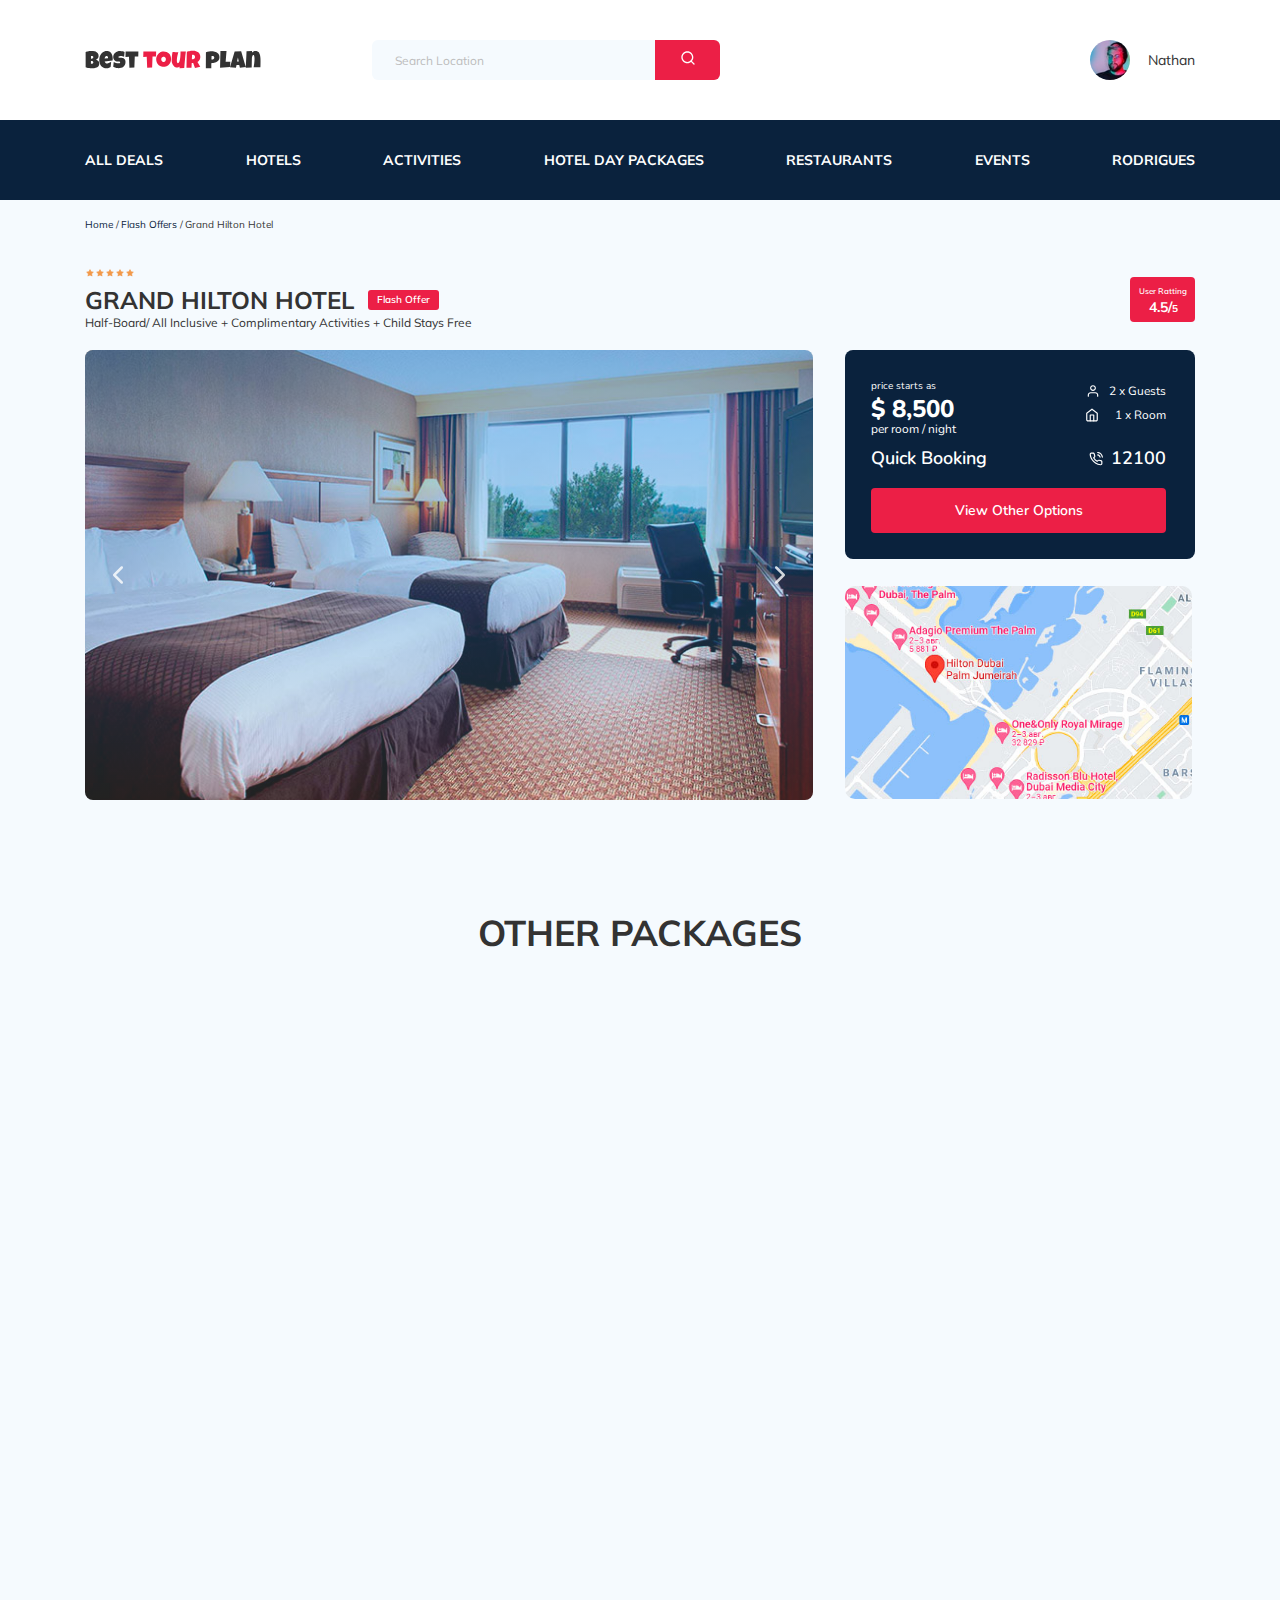
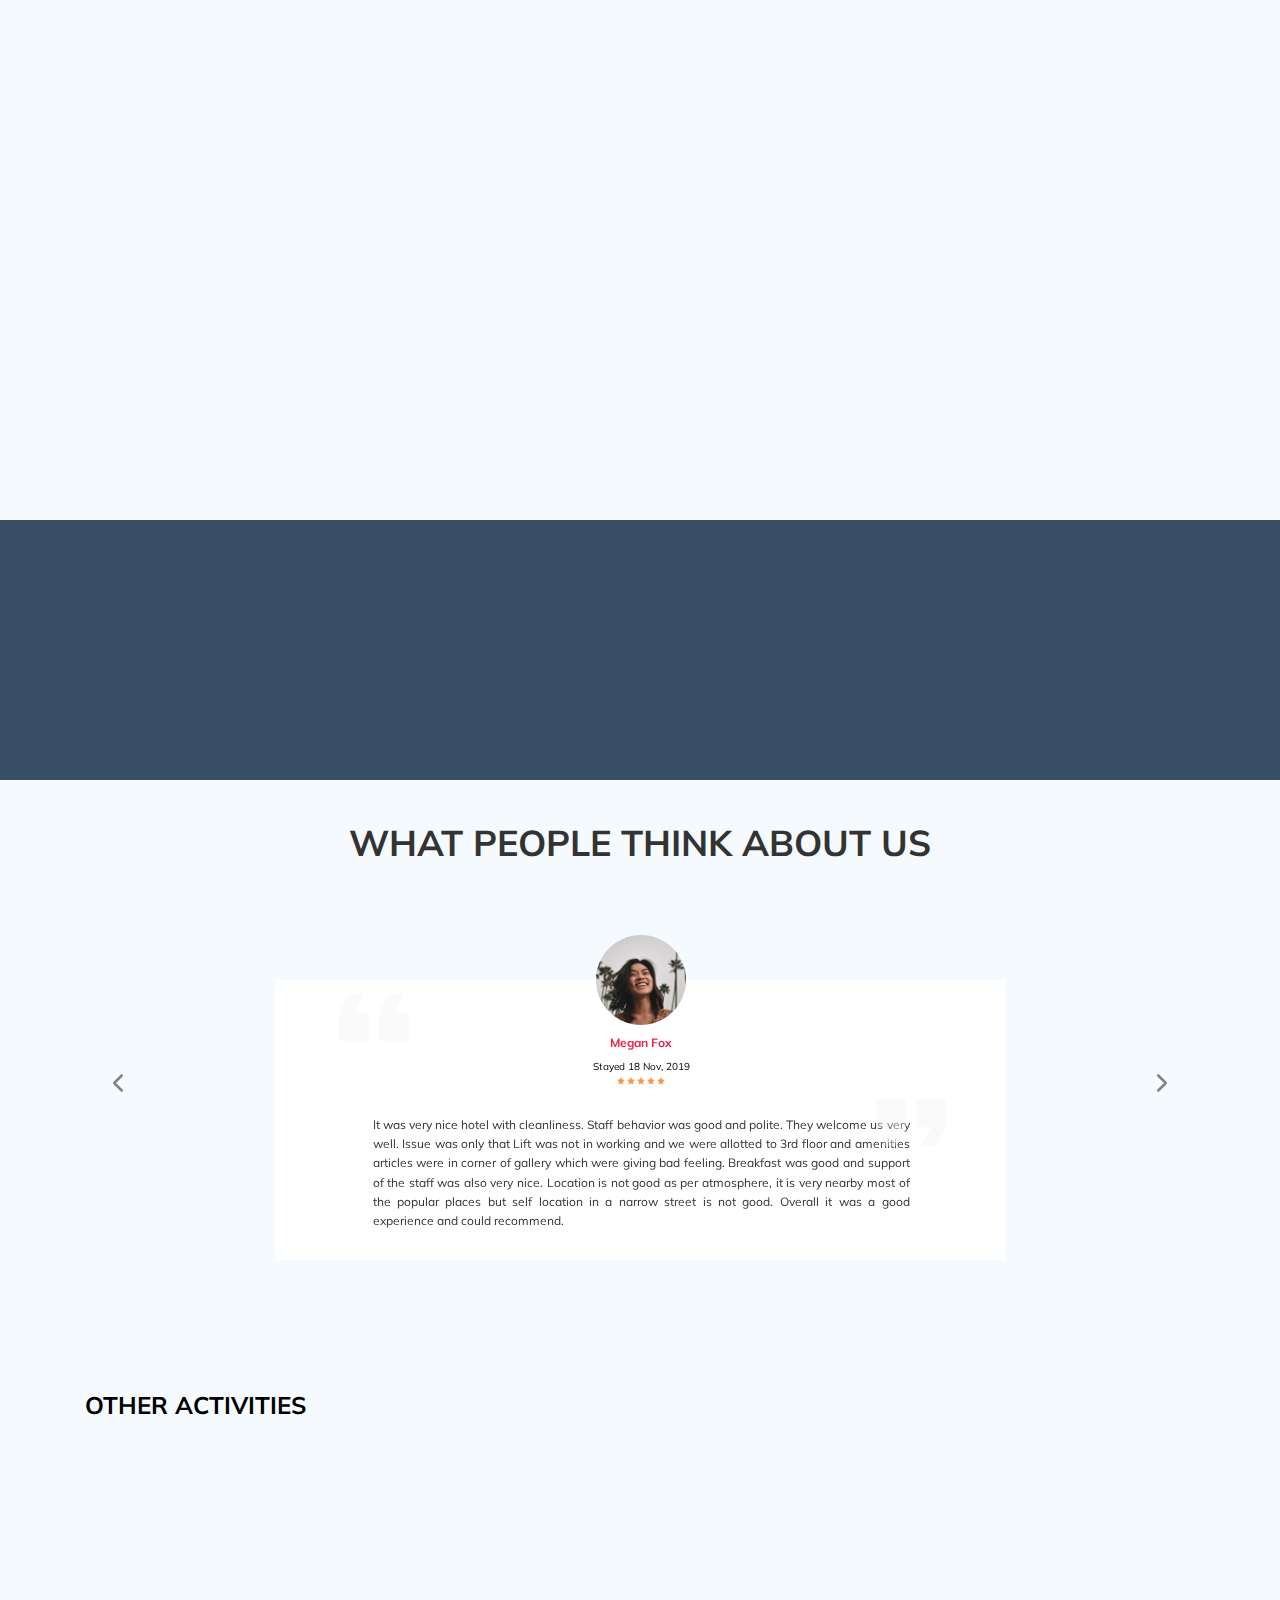
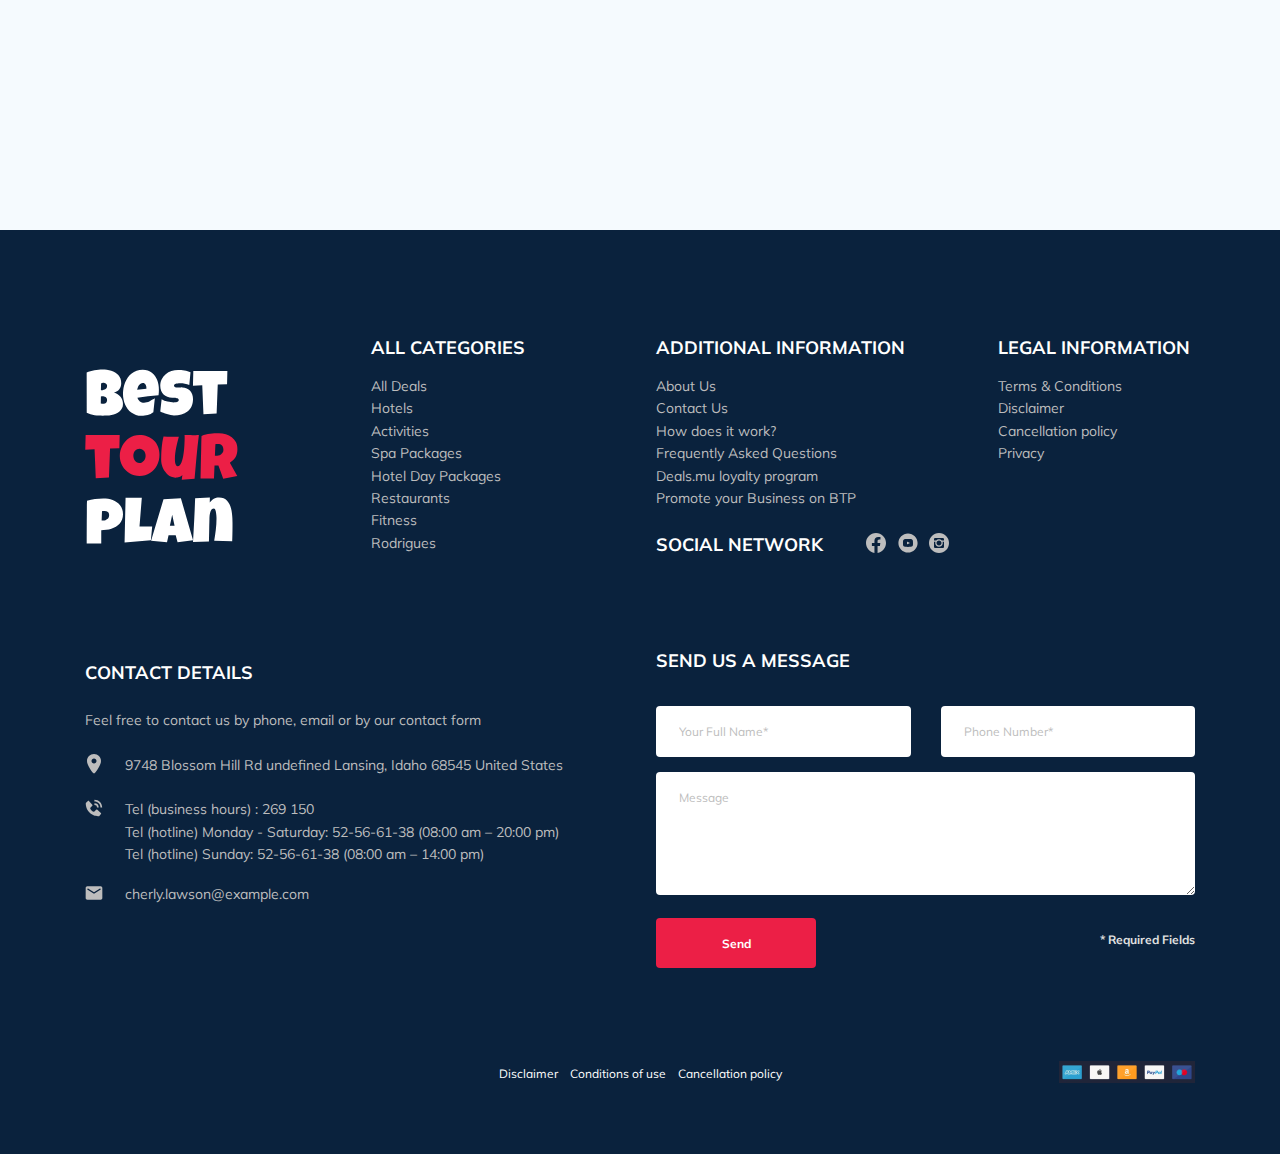
==== commit b2535c38: "fixed. 31.07" ====
--- a/index.html
+++ b/index.html
@@ -50,33 +50,35 @@
           </a>
         </li>
         <li class="navbar-menu__item navbar-menu__item--mobile_visible">
-          <form action="#" class="search navbar__search navbar__search--mobile_visible">
-            <input type="text" class="search__input" placeholder="Search Location">
-            <button class="search__button">
-              <img src="img/search.svg" alt="Icon: search">
-            </button>
+          <form action="#" class="form search navbar__search navbar__search--mobile_visible">
+            <div class="input-group navbar__input-group">
+              <input type="text" class="input search__input" placeholder="Search Location" required>
+              <button class="search__button">
+                <img src="img/search.svg" alt="Icon: search">
+              </button>
+            </div>
           </form>
         </li>
         <li class="navbar-menu__item">
-          <a class="navbar-menu__link" href="">All Deals</a>
+          <a class="navbar-menu__link" href="#">All Deals</a>
         </li>
         <li class="navbar-menu__item">
-          <a class="navbar-menu__link" href="">Hotels</a>
+          <a class="navbar-menu__link" href="#">Hotels</a>
         </li>
         <li class="navbar-menu__item">
-          <a class="navbar-menu__link" href="">Activities</a>
+          <a class="navbar-menu__link" href="#">Activities</a>
         </li>
         <li class="navbar-menu__item">
-          <a class="navbar-menu__link" href="">Hotel Day Packages</a>
+          <a class="navbar-menu__link" href="#">Hotel Day Packages</a>
         </li>
         <li class="navbar-menu__item">
-          <a class="navbar-menu__link" href="">Restaurants</a>
+          <a class="navbar-menu__link" href="#">Restaurants</a>
         </li>
         <li class="navbar-menu__item">
-          <a class="navbar-menu__link" href="">Events</a>
+          <a class="navbar-menu__link" href="#">Events</a>
         </li>
         <li class="navbar-menu__item">
-          <a class="navbar-menu__link" href="">Rodrigues</a>
+          <a class="navbar-menu__link" href="#">Rodrigues</a>
         </li>
       </ul>
     </nav>
@@ -166,8 +168,9 @@
             <button data-toggle="modal" class="button booking__other">View Other Options</button>
           </div>
           <div class="map booking__map" id="map_container">
-            <script id="ymap_lazy"
-              data-src="https://api-maps.yandex.ru/services/constructor/1.0/js/?um=constructor%3A21461b8a0722d8d95d7b7790e7aacdea9768614e89bff99378253d1d8cee2b56&amp;width=100%&amp;height=400&amp;lang=ru_RU&amp;scroll=true"></script>
+            <iframe id="ymap_lazy"
+              data-src="https://www.google.com/maps/embed?pb=!1m18!1m12!1m3!1d22288.96359191944!2d55.144807016620014!3d25.096740002202345!2m3!1f0!2f0!3f0!3m2!1i1024!2i768!4f13.1!3m3!1m2!1s0x0%3A0xcc389002704c0d42!2sHilton%20Dubai%20Palm%20Jumeirah!5e0!3m2!1sru!2sru!4v1627725458515!5m2!1sru!2sru"
+              width="100%" height="400" style="border:0;" allowfullscreen=""></iframe>
           </div>
         </div>
       </div>
@@ -214,7 +217,7 @@
                 <span class="packages-cards__price-old">$ 10,500</span>
                 <span class="packages-cards__price-new">$ 8,500</span>
               </div>
-              <button data-toggle="modal" class="packages-cards__button">Book Now</button>
+              <button data-toggle="modal" class="packages-cards__button">Купить прямо сейчас</button>
             </div>
           </div>
         </div>
@@ -585,13 +588,19 @@
           <h3 class="footer__title footer__title--m0">Social Network</h3>
           <div class="footer__social-links">
             <a href="https://ru-ru.facebook.com/" class="footer__link" target="_blank" rel="nofollow noopener">
-              <img src="img/fb.svg" alt="icon: facebook">
+              <svg class="footer__icon">
+                <use xlink:href="img/sprite.svg#fb"></use>
+              </svg>
             </a>
             <a href="https://www.youtube.com/" class="footer__link" target="_blank" rel="nofollow noopener">
-              <img src="img/yt.svg" alt="icon: youtube">
+              <svg class="footer__icon">
+                <use xlink:href="img/sprite.svg#yt"></use>
+              </svg>
             </a>
             <a href="https://www.instagram.com/" class="footer__link" target="_blank" rel="nofollow noopener">
-              <img src="img/inst.svg" alt="icon: instargam">
+              <svg class="footer__icon">
+                <use xlink:href="img/sprite.svg#inst"></use>
+              </svg>
             </a>
           </div>
         </div>
@@ -627,10 +636,10 @@
               <div class="footer__icon-wrapper"><img src="img/phone-call.svg" alt="icon: phone" class="footer__icon">
               </div>
               <div class="footer__number">
-                Tel (business hours) : <a href="tel:+269 150" class="footer__link footer__link--tel">269 150</a> <br>
-                Tel (hotline) Monday - Saturday: <a href="tel:+52-56-61-38"
+                Tel (business hours) : <a href="tel:+269150" class="footer__link footer__link--tel">269 150</a> <br>
+                Tel (hotline) Monday - Saturday: <a href="tel:+52566138"
                   class="footer__link footer__link--tel">52-56-61-38</a> (08:00 am – 20:00 pm) <br>
-                Tel (hotline) Sunday: <a href="tel:+52-56-61-38" class="footer__link footer__link--tel">52-56-61-38</a>
+                Tel (hotline) Sunday: <a href="tel:+52566138" class="footer__link footer__link--tel">52-56-61-38</a>
                 (08:00 am – 14:00
                 pm)
               </div>
@@ -682,13 +691,12 @@
           <input type="text" class="input modal__input" placeholder="Your Full Name*" name="name" required
             minlength="2">
         </div>
-        <div class="input-group modal__input-group">
-          <input type="tel" class="phone-with-ddd input modal__input modal__input--mobile" placeholder="Phone Number*"
-            name="phone" required minlength="18">
-        </div>
-        <div class="input-group modal__input-group">
-          <input type="email" class="input modal__input modal__input--mobile" placeholder="Email*" name="email"
-            required>
+        <div class="input-group modal__input-group modal__input-group--mobile">
+          <input type="tel" class="phone-with-ddd input modal__input" placeholder="Phone Number*" name="phone" required
+            minlength="18">
+        </div>
+        <div class="input-group modal__input-group modal__input-group--mobile">
+          <input type="email" class="input modal__input" placeholder="Email*" name="email" required>
         </div>
         <textarea class="message modal__message" placeholder="Message" name="message"></textarea>
         <button class="button modal__button" type="submit">Send</button>
--- a/css/style.css
+++ b/css/style.css
@@ -1 +1 @@
-/*! normalize.css v8.0.1 | MIT License | github.com/necolas/normalize.css */html{line-height:1.15;-webkit-text-size-adjust:100%}body{margin:0}main{display:block}h1{font-size:2em;margin:0.67em 0}hr{-webkit-box-sizing:content-box;box-sizing:content-box;height:0;overflow:visible}pre{font-family:monospace, monospace;font-size:1em}a{background-color:transparent}abbr[title]{border-bottom:none;text-decoration:underline;-webkit-text-decoration:underline dotted;text-decoration:underline dotted}b,strong{font-weight:bolder}code,kbd,samp{font-family:monospace, monospace;font-size:1em}small{font-size:80%}sub,sup{font-size:75%;line-height:0;position:relative;vertical-align:baseline}sub{bottom:-0.25em}sup{top:-0.5em}img{border-style:none}button,input,optgroup,select,textarea{font-family:inherit;font-size:100%;line-height:1.15;margin:0}button,input{overflow:visible}button,select{text-transform:none}button,[type="button"],[type="reset"],[type="submit"]{-webkit-appearance:button}button::-moz-focus-inner,[type="button"]::-moz-focus-inner,[type="reset"]::-moz-focus-inner,[type="submit"]::-moz-focus-inner{border-style:none;padding:0}button:-moz-focusring,[type="button"]:-moz-focusring,[type="reset"]:-moz-focusring,[type="submit"]:-moz-focusring{outline:1px dotted ButtonText}fieldset{padding:0.35em 0.75em 0.625em}legend{-webkit-box-sizing:border-box;box-sizing:border-box;color:inherit;display:table;max-width:100%;padding:0;white-space:normal}progress{vertical-align:baseline}textarea{overflow:auto}[type="checkbox"],[type="radio"]{-webkit-box-sizing:border-box;box-sizing:border-box;padding:0}[type="number"]::-webkit-inner-spin-button,[type="number"]::-webkit-outer-spin-button{height:auto}[type="search"]{-webkit-appearance:textfield;outline-offset:-2px}[type="search"]::-webkit-search-decoration{-webkit-appearance:none}::-webkit-file-upload-button{-webkit-appearance:button;font:inherit}details{display:block}summary{display:list-item}template{display:none}[hidden]{display:none}*{padding:0;margin:0;border:0}*,*:before,*:after{-webkit-box-sizing:border-box;box-sizing:border-box}:focus,:active{outline:none}a:focus,a:active{outline:none}nav,footer,header,aside{display:block}input,button,textarea{font-family:inherit}input::-ms-clear{display:none}button{cursor:pointer}button::-moz-focus-iner{padding:0;border:0}a,a:visited{text-decoration:none}a:hover{text-decoration:none}ul li{list-style:none}h1,h2,h3,h4,h5,h6{font-style:inherit;margin:0}html,body{height:100%;width:100%;font-size:100%;line-height:1;font-family:'Mulish', sans-serif;color:#333;background-color:#F5FAFE}body.lock{overflow:hidden}.container{max-width:1110px;margin:auto}img{max-width:100%}.input{background-color:#fff;border-radius:4px;padding:18px 23px;font-weight:normal;font-size:12px;line-height:15px;color:#BDBDBD}.input ::-webkit-input-placeholder{font-size:12px;line-height:15px;color:#BDBDBD}.input :-ms-input-placeholder{font-size:12px;line-height:15px;color:#BDBDBD}.input ::-ms-input-placeholder{font-size:12px;line-height:15px;color:#BDBDBD}.input ::placeholder{font-size:12px;line-height:15px;color:#BDBDBD}.button{padding:18px 65px 17px 66px;font-weight:bold;font-size:12px;line-height:15px;color:#FFFFFF;background-color:#EC1F46;border-radius:4px}.button__back{margin-top:20px}.message{background-color:#fff;padding:18px 23px;border-radius:4px;font-weight:normal;font-size:12px;line-height:15px;color:#BDBDBD;min-height:123px;max-width:100%}.invalid{color:#EC1F46}.input-group{position:relative;height:100%}label.invalid{min-width:100%;position:absolute;top:-28px;left:0;background:#EC1F46;font-size:14px;line-height:16px;color:#fff;padding:5px 10px;border-radius:8px}label.invalid::after{content:'';position:absolute;left:15px;bottom:-5px;background-color:#EC1F46;width:10px;height:10px;-webkit-transform:rotate(45deg);transform:rotate(45deg)}.navbar{background-color:#fff}.navbar-top{display:-webkit-box;display:-ms-flexbox;display:flex;-webkit-box-align:center;-ms-flex-align:center;align-items:center;-webkit-box-pack:justify;-ms-flex-pack:justify;justify-content:space-between;padding:40px 0}.navbar__search{margin-right:auto;margin-left:110px}.navbar__menu-button{display:none}.navbar-menu{display:-webkit-box;display:-ms-flexbox;display:flex;-webkit-box-align:center;-ms-flex-align:center;align-items:center;-webkit-box-pack:justify;-ms-flex-pack:justify;justify-content:space-between;padding:31px 0;color:#fff}.navbar-menu__link{color:inherit;font-size:14px;font-weight:700;text-transform:uppercase;line-height:18px}.navbar-menu__item--mobile_visible{display:none}.navbar-bottom{background-color:#0A223D}.logo{width:177px}.search{display:-webkit-box;display:-ms-flexbox;display:flex;-webkit-box-align:center;-ms-flex-align:center;align-items:center;height:40px}.search__input{padding-left:23px;padding-right:85px;width:350px;height:100%;border:none;font-size:12px;line-height:15px;background-color:#F5FAFE;border-radius:6px}.search__button{position:absolute;right:0;top:0;height:inherit;width:65px;border:none;background-color:#EC1F46;border-radius:0 6px 6px 0}.user{display:-webkit-box;display:-ms-flexbox;display:flex;-webkit-box-align:center;-ms-flex-align:center;align-items:center;text-decoration:none;color:#333}.user__avatar{width:40px;height:40px;border-radius:50%;-o-object-fit:cover;object-fit:cover}.user__name{font-size:14px;font-weight:normal;line-height:18px;margin-left:18px}.breadcrumb{padding:18px 0;font-size:10px;line-height:13px}.breadcrumb-list{display:-webkit-box;display:-ms-flexbox;display:flex;-webkit-box-align:center;-ms-flex-align:center;align-items:center}.breadcrumb-list__item:not(:last-child){margin-right:2px}.breadcrumb-list__item:not(:last-child)::after{content:'/'}.breadcrumb-list__link{color:#0A223D}.hotel-info{display:-webkit-box;display:-ms-flexbox;display:flex;-webkit-box-align:center;-ms-flex-align:center;align-items:center;-webkit-box-pack:justify;-ms-flex-pack:justify;justify-content:space-between;padding:20px 0 20px 0}.hotel-info__text{display:-webkit-box;display:-ms-flexbox;display:flex;-webkit-box-align:center;-ms-flex-align:center;align-items:center;-ms-flex-wrap:wrap;flex-wrap:wrap}.hotel-info__rating{padding:9px 6px 6px 7px;background-color:#EC1F46;border-radius:4px;color:#fff}.hotel-name{display:block;font-weight:bold;font-size:24px;line-height:30px;margin-right:14px}.hotel-grid{display:-webkit-box;display:-ms-flexbox;display:flex;-webkit-box-pack:justify;-ms-flex-pack:justify;justify-content:space-between}.hotel-slider{width:728px;height:450px}.hotel-slider__item{width:100%;height:100%;position:relative;border-radius:8px;overflow:hidden}.hotel-slider__item::after{content:'';position:absolute;width:100%;height:100%;top:0;left:0;background:-webkit-gradient(linear, left top, left bottom, from(rgba(0,122,223,0.48)), to(rgba(255,255,255,0.128)));background:linear-gradient(180deg, rgba(0,122,223,0.48) 0%, rgba(255,255,255,0.128) 100%);z-index:5}.hotel-slider__button{position:absolute;width:30px;height:30px;z-index:10;top:50%;-webkit-transform:translateY(-50%);transform:translateY(-50%);background-color:transparent;background-size:10px}.hotel-slider__button--prev{background-image:url(../img/arrow-prev.svg);background-repeat:no-repeat;background-position:center;left:18px}.hotel-slider__button--next{background-image:url(../img/arrow-next.svg);background-repeat:no-repeat;background-position:center;right:18px}.hotel-slide{width:100%}.swiper-container.hotel-slider{margin-left:0}.stars{display:-webkit-box;display:-ms-flexbox;display:flex;-ms-flex-preferred-size:100%;flex-basis:100%;margin-bottom:8px;margin-right:15px}.stars__item{width:8px;height:8px}.offer{padding:3px 9px 4px 9px;background-color:#EC1F46;color:#fff;font-weight:600;font-size:10px;line-height:13px;border-radius:3px}.descripton{display:block;-ms-flex-preferred-size:100%;flex-basis:100%;font-size:12px;line-height:15px}.rating{min-width:65px;height:45px;text-align:center}.rating__user{display:block;font-weight:600;font-size:8px;line-height:10px;margin-bottom:2px}.rating__counter{font-weight:bold;font-size:14px;line-height:18px}.rating__counter--best{font-size:10px}.booking{font-family:'Nunito', sans-serif}.booking__other{width:100%;padding:13px 0;background-color:#EC1F46;font-weight:600;font-size:14px;line-height:19px;color:#fff;border-radius:4px}.booking__option{width:350px;padding:29px 29px 26px 26px;margin-bottom:27px;font-family:'Nunito', sans-serif;background:#0A223D;color:#fff;border-radius:8px}.booking__map{width:347px;height:213px;border-radius:10px;overflow:hidden;background-image:url(../img/y-map.jpg);background-position:center center}.price{display:-webkit-box;display:-ms-flexbox;display:flex;-webkit-box-pack:justify;-ms-flex-pack:justify;justify-content:space-between;margin-bottom:9px}.price__person{margin-top:4px}.price__start{display:block;font-weight:normal;font-size:10px;line-height:14px}.price__pricetag{display:block;font-weight:800;font-size:24px;line-height:32px}.price__per-room{display:block;font-weight:normal;font-size:12px;line-height:16px;margin-top:-4px}.price__guests{display:-webkit-box;display:-ms-flexbox;display:flex;-webkit-box-align:center;-ms-flex-align:center;align-items:center;-webkit-box-pack:justify;-ms-flex-pack:justify;justify-content:space-between;margin-bottom:8px}.price__icon{margin-right:9px}.price--quantity{font-weight:normal;font-size:12px;line-height:16px}.price__room{display:-webkit-box;display:-ms-flexbox;display:flex;-webkit-box-align:center;-ms-flex-align:center;align-items:center;-webkit-box-pack:justify;-ms-flex-pack:justify;justify-content:space-between}.price__quantity{font-weight:normal;font-size:12px;line-height:16px}.call-center{display:-webkit-box;display:-ms-flexbox;display:flex;-webkit-box-align:center;-ms-flex-align:center;align-items:center;-webkit-box-pack:justify;-ms-flex-pack:justify;justify-content:space-between;margin-bottom:17px;font-weight:600;font-size:18px;line-height:25px}.call-center__quick-dial{font-style:normal;font-weight:600;font-size:18px;line-height:25px}.call-center__phone{display:-webkit-box;display:-ms-flexbox;display:flex;-webkit-box-align:center;-ms-flex-align:center;align-items:center;-webkit-box-pack:justify;-ms-flex-pack:justify;justify-content:space-between}.call-center__number{margin-left:8px;color:#fff}.newsletter{margin-top:70px;padding:98px 0 87px 0;background:url(../img/newsletter-bg.jpg);background-attachment:fixed;background-repeat:no-repeat;background-size:cover;background-position:center;position:relative}.newsletter::after{content:'';position:absolute;left:0;top:0;right:0;bottom:0;width:100%;height:100%;background:rgba(10,34,61,0.8)}.newsletter-container{margin:auto;max-width:730px;display:-webkit-box;display:-ms-flexbox;display:flex;-webkit-box-align:center;-ms-flex-align:center;align-items:center;-webkit-box-pack:justify;-ms-flex-pack:justify;justify-content:space-between;color:#fff}.newsletter-title{font-weight:300;font-size:24px;line-height:30px;z-index:10}.newsletter-title__strong{display:block;font-weight:600;font-size:36px;line-height:45px;text-transform:uppercase}.newsletter__subscribe{width:350px;z-index:10;background:#FFFFFF;position:relative;margin-left:20px}.subscribe{border-radius:6px}.subscribe__input{width:100%;padding:19px 75px 19px 33px;font-weight:300;font-size:14px;line-height:18px;color:#BDBDBD;border-radius:6px;overflow:hidden}.subscribe__button{position:absolute;top:0;right:0;width:65px;height:100%;background-color:#EC1F46;font-weight:bold;font-size:12px;line-height:15px;color:#fff;border-radius:0 6px 6px 0}.reviews{padding:40px 0 70px 0}.reviews__title{font-style:normal;font-weight:bold;font-size:36px;line-height:45px;text-align:center;text-transform:uppercase;color:#333;margin-bottom:70px}.reviews-slider__profile{text-align:center;margin-bottom:30px;margin-top:-45px}.reviews-slider__item{position:relative;max-width:731px;-webkit-box-align:center;-ms-flex-align:center;align-items:center;margin:45px auto 0;display:-webkit-box;display:-ms-flexbox;display:flex;-webkit-box-orient:vertical;-webkit-box-direction:normal;-ms-flex-direction:column;flex-direction:column;align-items:center;background-color:#fff;padding:0 96px 30px 98px}.reviews-slider__item::after{content:'';background-image:url(../img/quote-left.svg);position:absolute;width:70px;height:48px;top:13px;left:64px}.reviews-slider__item::before{content:'';background-image:url(../img/quote-right.svg);position:absolute;width:70px;height:48px;bottom:114px;right:60px}.reviews-slider__avatar{width:90px;height:90px;border-radius:50%;-o-object-fit:cover;object-fit:cover;margin-bottom:8px}.reviews-slider__username{font-style:normal;font-weight:bold;font-size:12px;line-height:15px;color:#EC1F46;margin-bottom:10px}.reviews-slider__date{display:block;font-weight:normal;font-size:10px;line-height:13px;color:#000;margin-bottom:4px}.reviews-slider__rating{display:-webkit-box;display:-ms-flexbox;display:flex;-webkit-box-pack:center;-ms-flex-pack:center;justify-content:center;-webkit-box-align:center;-ms-flex-align:center;align-items:center;margin:0}.reviews-slider__text{max-height:115px;overflow:auto;font-weight:normal;font-size:12px;line-height:160%;text-align:justify;color:#333}.reviews-slider__button{position:absolute;width:30px;height:30px;z-index:10;top:50%;-webkit-transform:translateY(-100%);transform:translateY(-100%);background-position:center;background-color:transparent;background-repeat:no-repeat;background-size:10px}.reviews-slider__button--prev{background-image:url(../img/secondary-left.svg);left:18px}.reviews-slider__button--next{background-image:url(../img/secondary-right.svg);right:18px}.stars__item{margin:0 1px}.activities{padding-top:60px;padding-bottom:98px}.activities-title{font-style:normal;font-weight:bold;font-size:24px;line-height:30px;text-transform:uppercase;color:#000000;margin-bottom:57px}.activities-wrapper{display:-webkit-box;display:-ms-flexbox;display:flex;-webkit-box-pack:justify;-ms-flex-pack:justify;justify-content:space-between;gap:20px}.card-item{width:255px;height:255px;display:-webkit-box;display:-ms-flexbox;display:flex;-webkit-box-orient:vertical;-webkit-box-direction:normal;-ms-flex-direction:column;flex-direction:column;-webkit-box-align:start;-ms-flex-align:start;align-items:start;-webkit-box-pack:end;-ms-flex-pack:end;justify-content:flex-end;position:relative;border-radius:6px;overflow:hidden;padding:24px 26px;color:#fff}.card-item__image{height:100%;width:100%;position:absolute;top:0;left:0;right:0;bottom:0;-o-object-fit:cover;object-fit:cover;z-index:-2}.card-item__title{font-weight:bold;font-size:16px;line-height:20px;margin-bottom:18px;max-height:70%;overflow:hidden}.card-item__button{padding:7px 22px 7px 21px;font-weight:600;font-size:12px;line-height:16px;color:#fff;background-color:#EC1F46;border-radius:4px}.card-item::before{content:'';width:100%;height:100%;position:absolute;top:0;left:0;background:linear-gradient(179.83deg, rgba(196,196,196,0) 35.34%, #0A223D 99.85%);z-index:-1}.packages{margin-bottom:70px;margin-top:70px;padding-top:40px}.packages-title{font-weight:bold;font-size:36px;line-height:45px;text-align:center;text-transform:uppercase;margin-bottom:65px}.packages-cards{display:-ms-grid;display:grid;-ms-grid-rows:500px 500px;-ms-grid-columns:(1fr)[3];grid-template:500px 500px/repeat(3, 1fr);gap:30px}.packages-cards__item{display:-webkit-box;display:-ms-flexbox;display:flex;border-radius:8px;overflow:hidden;position:relative}.packages-cards__item::before{content:'Flash Offer';position:absolute;left:0;top:26px;padding:8px 12px 7px 11px;color:#fff;font-weight:600;font-size:12px;line-height:15px;background-color:#EC1F46;border-radius:0px 4px 4px 0px}.packages-cards__item--big{-ms-grid-row:1;grid-row:1;-ms-grid-column:1;-ms-grid-column-span:2;grid-column:1 / 3}.packages-cards__item--little{-webkit-box-orient:vertical;-webkit-box-direction:normal;-ms-flex-direction:column;flex-direction:column}.packages-cards__item--little::before{padding:4px 9px;font-size:8px;line-height:10px}.packages-cards__wrapper{-webkit-box-flex:0;-ms-flex:0 0 50%;flex:0 0 50%;height:50%}.packages-cards__wrapper--big{height:100%}.packages-cards__image{width:100%;height:100%;-o-object-fit:cover;object-fit:cover}.packages-cards__info{padding:46px 21px 30px 43px;background-color:#0A223D;color:#fff;-webkit-box-flex:0;-ms-flex:0 0 50%;flex:0 0 50%}.packages-cards__info--little{padding:30px 21px 25px 32px}.packages-cards__stars{max-width:48px;display:-webkit-box;display:-ms-flexbox;display:flex;-webkit-box-pack:justify;-ms-flex-pack:justify;justify-content:space-between;margin-bottom:5px}.packages-cards__stars--little{display:none}.packages-cards__title{font-weight:bold;font-size:18px;line-height:23px;margin-bottom:27px}.packages-cards__title--little{margin-bottom:23px}.packages-cards__text{font-weight:normal;font-size:14px;line-height:160.6%;margin-bottom:34px;max-height:160px;overflow:auto}.packages-cards__text--little{display:none}.packages-cards__options{margin-bottom:37px;display:-webkit-box;display:-ms-flexbox;display:flex;-webkit-box-orient:vertical;-webkit-box-direction:normal;-ms-flex-direction:column;flex-direction:column;-webkit-box-pack:justify;-ms-flex-pack:justify;justify-content:space-between;height:67px}.packages-cards__options-item{font-weight:normal;font-size:12px;line-height:15px}.packages-cards__options--little{margin-bottom:24px}.packages-cards__icon{width:14px;height:14px;margin-right:14px}.packages-cards__price{display:-webkit-box;display:-ms-flexbox;display:flex;-webkit-box-align:end;-ms-flex-align:end;align-items:flex-end;-webkit-box-pack:justify;-ms-flex-pack:justify;justify-content:space-between}.packages-cards__price-old{display:block;font-weight:normal;font-size:14px;line-height:18px;-webkit-text-decoration-line:line-through;text-decoration-line:line-through;margin-bottom:5px}.packages-cards__price-new{font-weight:bold;font-size:24px;line-height:30px}.packages-cards__button{padding:11px 27px 10px 26px;color:#fff;font-weight:600;font-size:14px;line-height:19px;background-color:#EC1F46;border-radius:4px}.footer{background-color:#0A223D;color:#BDBDBD;padding-top:106px;padding-bottom:46px}.footer-wrapper{display:-ms-grid;display:grid;-ms-grid-rows:(minmax(70px, -webkit-max-content))[6];-ms-grid-rows:(minmax(70px, max-content))[6];-ms-grid-columns:(minmax(-webkit-min-content, 1fr))[4];-ms-grid-columns:(minmax(min-content, 1fr))[4];grid-template:repeat(6, minmax(70px, -webkit-max-content))/repeat(4, minmax(-webkit-min-content, 1fr));grid-template:repeat(6, minmax(70px, max-content))/repeat(4, minmax(min-content, 1fr));-webkit-column-gap:32px;column-gap:32px}.footer__logo{-ms-grid-row:1;-ms-grid-row-span:2;grid-row:1/3;-ms-flex-item-align:center;-ms-grid-row-align:center;align-self:center}.footer__categories{-ms-grid-row:1;-ms-grid-row-span:2;grid-row:1/3}.footer__social-network{display:-webkit-box;display:-ms-flexbox;display:flex;-webkit-box-align:center;-ms-flex-align:center;align-items:center;-ms-grid-column:3;-ms-grid-column-span:2;grid-column:3/5}.footer__legal{-ms-grid-column:4;-ms-grid-column-span:1;grid-column:4/5;-ms-grid-row:1;-ms-grid-row-span:1;grid-row:1/2;-ms-grid-column-align:end;justify-self:end;padding-right:5px}.footer__contact-details{margin-top:12px;-ms-grid-row:4;-ms-grid-row-span:1;grid-row:4/5;-ms-grid-column:1;-ms-grid-column-span:2;grid-column:1/3}.footer__tel-1{color:inherit}.footer__send-message{-ms-grid-row:4;-ms-grid-row-span:1;grid-row:4/5;-ms-grid-column:3;-ms-grid-column-span:2;grid-column:3/5}.footer__title{font-style:normal;font-weight:bold;font-size:18px;line-height:23px;color:#fff;margin-bottom:16px;text-transform:uppercase}.footer__title--m0{margin:0}.footer__title--m34{margin-bottom:34px}.footer__title--mb30{margin-bottom:25px}.footer__item{font-style:normal;font-weight:normal;font-size:14px;line-height:160%;color:#BDBDBD}.footer__link{color:inherit}.footer__link--tel{display:inline}.footer__social-links{width:83px;display:-webkit-box;display:-ms-flexbox;display:flex;-webkit-box-align:center;-ms-flex-align:center;align-items:center;-webkit-box-pack:justify;-ms-flex-pack:justify;justify-content:space-between;margin-left:43px}.footer__form-wrapper{display:-ms-grid;display:grid;-ms-grid-rows:(minmax(51px, -webkit-min-content))[3];-ms-grid-rows:(minmax(51px, min-content))[3];-ms-grid-columns:(minmax(160px, 1fr))[2];grid-template:repeat(3, minmax(51px, -webkit-min-content))/repeat(2, minmax(160px, 1fr));grid-template:repeat(3, minmax(51px, min-content))/repeat(2, minmax(160px, 1fr));grid-row-gap:15px;grid-column-gap:30px}.footer__message{-ms-grid-column:1;-ms-grid-column-span:2;grid-column:1/3}.footer__input{width:100%}.footer__button{margin-top:8px;max-width:-webkit-max-content;max-width:-moz-max-content;max-width:max-content}.footer__info{-ms-flex-item-align:center;-ms-grid-row-align:center;align-self:center;-ms-grid-column-align:end;justify-self:end;font-weight:bold;font-size:12px;line-height:15px;color:#E0E0E0}.footer__text{font-weight:normal;font-size:14px;line-height:160%;margin-bottom:22px}.footer__item{display:-webkit-box;display:-ms-flexbox;display:flex;-webkit-box-align:start;-ms-flex-align:start;align-items:flex-start}.footer__item--mb33{margin-bottom:18px}.footer__icon-wrapper{width:18px;margin-right:22px;-ms-flex-negative:0;flex-shrink:0}.footer__bottom{-ms-grid-row:6;-ms-grid-row-span:1;grid-row:6/7;-ms-grid-column:2;-ms-grid-column-span:2;grid-column:2/4;-ms-flex-item-align:center;-ms-grid-row-align:center;align-self:center}.footer__payment{-ms-grid-row:6;-ms-grid-row-span:1;grid-row:6/7;-ms-grid-column:4;-ms-grid-column-span:1;grid-column:4/5;-ms-flex-item-align:center;-ms-grid-row-align:center;align-self:center;-ms-grid-column-align:end;justify-self:end}.bottom{display:-webkit-box;display:-ms-flexbox;display:flex;-webkit-box-pack:center;-ms-flex-pack:center;justify-content:center}.bottom__item{font-weight:normal;font-size:12px;line-height:15px;color:#FFFFFF;margin:0 6px}.bottom__link{color:inherit}.modal__overlay{background-color:rgba(0,143,223,0.39);position:fixed;top:0;right:0;bottom:0;left:0;z-index:100;visibility:hidden;opacity:0;-webkit-transition:opacity 0.2s;transition:opacity 0.2s}.modal__overlay--visible{visibility:visible;opacity:1}.modal__dialog{width:478px;padding:33px 88px;position:fixed;top:50%;left:50%;background-color:#0A223D;color:#fff;border-radius:8px;-webkit-transform:translate(-50%, -50%);transform:translate(-50%, -50%);z-index:101;visibility:hidden;opacity:0;-webkit-transition:opacity 0.2;transition:opacity 0.2;max-height:90%;overflow:auto}.modal__dialog--visible{visibility:visible;opacity:1}.modal__title{text-align:center;font-weight:bold;font-size:18px;line-height:23px;text-transform:uppercase;margin-bottom:15px}.modal__input{width:100%}.modal__input-group{margin-top:15px}.modal__message{width:100%;margin-top:15px}.modal__info{display:inline-block;text-align:right;font-weight:bold;font-size:12px;line-height:15px;color:#E0E0E0}.modal__button{margin-top:15px}.modal__close{position:absolute;top:17px;right:18px}@media (max-width: 1200px){.container{max-width:960px}.hotel-slider{width:590px}.swiper-slide__image{height:100%;width:100%;-o-object-fit:cover;object-fit:cover}.card-item{width:230px;height:230px}}@media (max-width: 992px){.container{max-width:700px}.logo{width:132px}.navbar-top{padding:30px 0}.navbar__search{margin-left:47px}.navbar-menu{padding:22px 0;-ms-flex-pack:distribute;justify-content:space-around}.navbar-menu__link{font-size:12px;line-height:15px}.search__input{width:340px}.hotel-grid{-webkit-box-orient:vertical;-webkit-box-direction:normal;-ms-flex-direction:column;flex-direction:column}.hotel__slider{margin-bottom:30px}.hotel-slider{width:100%}.booking{display:-webkit-box;display:-ms-flexbox;display:flex;-webkit-box-pack:justify;-ms-flex-pack:justify;justify-content:space-between}.booking__option{width:340px;margin-bottom:0;padding:29px 22px 26px 23px}.booking__map{width:340px;height:210px}.newsletter{margin-top:60px;padding:92px 0 93px 0}.newsletter-container{max-width:700px}.reviews{padding:40px 0 60px 0}.reviews__title{font-size:30px;line-height:38px;margin-bottom:50px}.reviews-slider__item{max-width:580px;padding:0 60px 30px 64px}.reviews-slider__text{max-height:135px}.reviews-slider__button--prev{left:0;-webkit-transform:translateY(-50%);transform:translateY(-50%)}.reviews-slider__button--next{-webkit-transform:translateY(-50%);transform:translateY(-50%);right:0}.activities{padding-bottom:68px}.activities-wrapper{-ms-flex-wrap:wrap;flex-wrap:wrap}.card-item{-webkit-box-flex:0;-ms-flex:0 1 340px;flex:0 1 340px;height:255px}.footer{padding-top:73px}.footer-wrapper{-ms-grid-rows:(minmax(56px, -webkit-max-content))[5];-ms-grid-rows:(minmax(56px, max-content))[5];-ms-grid-columns:(1fr)[6];grid-template:repeat(5, minmax(56px, -webkit-max-content))/repeat(6, 1fr);grid-template:repeat(5, minmax(56px, max-content))/repeat(6, 1fr);grid-row-gap:39px;grid-column-gap:30px}.footer__logo{-ms-flex-item-align:start;-ms-grid-row-align:start;align-self:start;-ms-grid-row:1;-ms-grid-row-span:1;grid-row:1 / 2;-ms-grid-column:1;-ms-grid-column-span:1;grid-column:1 / 2}.footer__social-network{-ms-grid-row:1;-ms-grid-row-span:1;grid-row:1 / 2;-ms-grid-column:2;-ms-grid-column-span:4;grid-column:2 / 6;padding-left:66px}.footer__categories{-ms-grid-row:2;-ms-grid-row-span:1;grid-row:2 / 3;-ms-grid-column:1;-ms-grid-column-span:2;grid-column:1 / 3}.footer__information{-ms-grid-row:2;-ms-grid-row-span:1;grid-row:2 / 3;-ms-grid-column:2;-ms-grid-column-span:3;grid-column:2 / 5;padding-left:79px}.footer__legal{-ms-grid-row:2;-ms-grid-row-span:1;grid-row:2 / 3;-ms-grid-column:5;-ms-grid-column-span:2;grid-column:5 / 7;padding-right:12px}.footer__contact-details{margin-top:21px;-ms-grid-row:3;-ms-grid-row-span:1;grid-row:3 / 4;grid-column:span 6}.footer__send-message{max-width:540px;margin-top:5px;-ms-grid-column:1;-ms-grid-column-span:5;grid-column:1 / 6}.footer__bottom{-ms-grid-row:5;-ms-grid-row-span:1;grid-row:5/6;-ms-grid-column:1;-ms-grid-column-span:3;grid-column:1/4;-ms-flex-item-align:center;-ms-grid-row-align:center;align-self:center;-ms-grid-column-align:start;justify-self:start}.footer__payment{-ms-grid-row:5;-ms-grid-row-span:1;grid-row:5/6;-ms-grid-column:5;-ms-grid-column-span:2;grid-column:5/7;-ms-flex-item-align:center;-ms-grid-row-align:center;align-self:center;-ms-grid-column-align:end;justify-self:end}.footer__logo{height:120px}.footer__icon-wrapper{margin-left:8px;margin-right:20px}.vertical{max-width:97px}.bottom__item:nth-of-type(1){margin-left:0}.packages-title{margin-bottom:50px;font-size:30px;line-height:38px}.packages-cards{display:-ms-grid;display:grid;-ms-grid-rows:(500px)[3];-ms-grid-columns:(1fr)[2];grid-template:repeat(3, 500px)/repeat(2, 1fr);gap:20px}.modal__dialog{width:90vw;padding:18px 66px}.modal__form-wrapper{display:-webkit-box;display:-ms-flexbox;display:flex;-ms-flex-wrap:wrap;flex-wrap:wrap;-webkit-box-pack:justify;-ms-flex-pack:justify;justify-content:space-between;-webkit-box-align:center;-ms-flex-align:center;align-items:center}.modal__input--mobile{width:49%}.modal__message{min-height:100px}}@media (min-width: 992px){button{-webkit-transition:background 0.3s ease;transition:background 0.3s ease}button:hover{background-color:#d8235973}.navbar-menu__link{-webkit-transition:color 0.3s ease;transition:color 0.3s ease}.navbar-menu__link:hover{color:#EC1F46}.bottom__link:hover{text-decoration:underline}.call-center__number:hover{text-decoration:underline}.footer__link{-webkit-transition:color 0.3s ease;transition:color 0.3s ease}.footer__link:hover{text-decoration:underline;color:#fff}.breadcrumb-list__link:hover{text-decoration:underline;color:#EC1F46}}@media (max-width: 767px){body{padding-top:72px}.container{max-width:576px;width:92%}.navbar__user--mobile_hidden,.navbar__search--mobile_hidden{display:none}.navbar__user--mobile_visible,.navbar__search--mobile_visible{display:-webkit-box;display:-ms-flexbox;display:flex}.navbar__user{-webkit-box-orient:vertical;-webkit-box-direction:normal;-ms-flex-direction:column;flex-direction:column;-webkit-box-pack:center;-ms-flex-pack:center;justify-content:center}.navbar__search--mobile_visible{max-width:243px;margin:0}.navbar-menu{-webkit-box-orient:vertical;-webkit-box-direction:normal;-ms-flex-direction:column;flex-direction:column;padding-top:30px}.navbar-menu__item{margin-bottom:18px}.navbar-menu__item--mobile_visible{display:block;margin-bottom:27px}.navbar-menu__item--mobile_visible:nth-of-type(2){margin-bottom:38px}.navbar-bottom{display:none;position:fixed;left:0;right:0;bottom:0;top:72px;overflow:auto}.navbar-bottom--visible{display:block}.navbar--fixed{position:fixed;left:0;right:0;top:0;z-index:99}.user__name{margin-left:0;margin-top:10px;color:#fff}.menu-button{width:16px;height:11px;display:-webkit-box;display:-ms-flexbox;display:flex;-webkit-box-align:center;-ms-flex-align:center;align-items:center;-webkit-box-pack:justify;-ms-flex-pack:justify;justify-content:space-between;-webkit-box-orient:vertical;-webkit-box-direction:normal;-ms-flex-direction:column;flex-direction:column}.menu-button__line{width:16px;height:1px;background-color:#333}.rating{display:none}.offer{-webkit-box-ordinal-group:0;-ms-flex-order:-1;order:-1}.stars{-ms-flex-preferred-size:auto;flex-basis:auto;margin-left:auto}.hotel-info{padding:5px 0 21px 0}.hotel-name{-ms-flex-preferred-size:100%;flex-basis:100%;margin-top:10px;margin-right:0}.hotel-slider{height:350px}.hotel-slider__button{background-size:4px}.hotel-slider__button--prev{left:-2px}.hotel-slider__button--next{right:-2px}.booking{-webkit-box-orient:vertical;-webkit-box-direction:normal;-ms-flex-direction:column;flex-direction:column;min-height:450px}.booking__option{width:100%}.booking__map{width:100%}.booking__subscribe{margin-top:37px}.newsletter-container{max-width:576px;width:92%}.reviews{padding-bottom:50px}.reviews-slider__item{max-width:580px}.reviews-slider__item::before,.reviews-slider__item::after{display:none}.reviews-slider__button{top:45px;-webkit-transform:translateY(-50%);transform:translateY(-50%)}.reviews-slider__button--prev{left:20%}.reviews-slider__button--next{right:20%}.reviews__title{font-size:30px;line-height:38px;margin-bottom:50px}.activities{padding-top:40px;padding-bottom:61px}.activities-title{font-size:18px;line-height:23px;margin-bottom:36px}.card-item{-webkit-box-flex:1;-ms-flex:1 1 339px;flex:1 1 339px}.card-item:nth-of-type(2){margin-bottom:8px}.packages-title{font-size:18px;line-height:23px;margin-bottom:35px}.packages-cards{display:-ms-grid;display:grid;-ms-grid-rows:(500px)[5];-ms-grid-columns:(1fr)[1];grid-template:repeat(5, 500px)/repeat(1, 1fr);gap:20px}.packages-cards__item{-webkit-box-orient:vertical;-webkit-box-direction:normal;-ms-flex-direction:column;flex-direction:column;-ms-grid-column:1;grid-column:1}.packages-cards__item::before{padding:4px 9px;font-size:8px;line-height:10px}.packages-cards__stars{display:none}.packages-cards__text{display:none}.packages-cards__info{padding:30px 21px 25px 32px}.packages-cards__title{margin-bottom:23px}.packages-cards__options{margin-bottom:24px}.packages-cards__wrapper--big{height:50%}.modal__dialog{padding:15px 44px}.modal__message{min-height:66px}}@media (max-width: 567px){.container{max-width:280px}.navbar-top{padding:26px 0 30px 0px}.logo{width:99px}.hotel__slider{margin-top:16px;margin-bottom:20px}.hotel-slider{height:179px}.booking{min-height:401px}.booking__option{padding:29px 22px 26px 23px}.booking__map{height:173px}.newsletter{margin-top:42px;padding-top:76px;padding-bottom:83px}.newsletter-container{max-width:280px;-webkit-box-orient:vertical;-webkit-box-direction:normal;-ms-flex-direction:column;flex-direction:column;-webkit-box-align:start;-ms-flex-align:start;align-items:start}.newsletter-title{font-weight:300;font-size:20px;line-height:25px;margin-bottom:37px}.newsletter-title__strong{margin-top:5px;font-size:30px;line-height:38px}.newsletter__subscribe{max-width:100%;margin-left:0}.reviews-slider__item{max-width:580px;padding:0 29px 33px 33px}.reviews-slider__text{text-align:left;max-height:268px}.reviews-slider__button{top:45px;-webkit-transform:translateY(-50%);transform:translateY(-50%)}.reviews-slider__button--prev{left:33px}.reviews-slider__button--next{right:36px}.reviews__title{font-size:18px;line-height:23px;margin-bottom:42px}.footer{padding-top:70px}.footer-wrapper{-ms-grid-columns:1fr;grid-template-columns:1fr;-ms-grid-rows:(minmax(min-content, max-content))[8];grid-template-rows:repeat(8, minmax(-webkit-min-content, -webkit-max-content));grid-template-rows:repeat(8, minmax(min-content, max-content));grid-row-gap:30px;grid-column-gap:0}.footer__logo{-ms-flex-item-align:start;-ms-grid-row-align:start;align-self:start;-ms-grid-column:1;grid-column:1;-ms-grid-row:1;grid-row:1}.footer__social-network{-ms-grid-column:1;grid-column:1;-ms-grid-row:2;grid-row:2;padding-left:0;-ms-flex-item-align:start;-ms-grid-row-align:start;align-self:start;-webkit-box-orient:vertical;-webkit-box-direction:normal;-ms-flex-direction:column;flex-direction:column;-webkit-box-align:start;-ms-flex-align:start;align-items:start;-webkit-box-pack:start;-ms-flex-pack:start;justify-content:start}.footer__social-links{margin:20px 0 0 0}.footer__categories{-ms-grid-row:5;grid-row:5;-ms-grid-column:1;grid-column:1}.footer__information{-ms-grid-row:4;grid-row:4;-ms-grid-column:1;grid-column:1;padding-left:0;margin-top:-3px}.footer__legal{-ms-grid-row:3;grid-row:3;-ms-grid-column:1;grid-column:1;padding-right:0;-ms-grid-column-align:start;justify-self:start}.footer__contact-details{margin-top:10px;padding-top:0;-ms-grid-row:6;grid-row:6;-ms-grid-column:1;grid-column:1}.footer__send-message{max-width:540px;margin-top:13px;-ms-grid-column:1;grid-column:1;-ms-grid-row:7;grid-row:7}.footer__form-wrapper{display:-ms-grid;display:grid;-ms-grid-rows:(minmax(51px, -webkit-min-content))[3];-ms-grid-rows:(minmax(51px, min-content))[3];-ms-grid-columns:(minmax(40px, 1fr))[2];grid-template:repeat(3, minmax(51px, -webkit-min-content))/repeat(2, minmax(40px, 1fr));grid-template:repeat(3, minmax(51px, min-content))/repeat(2, minmax(40px, 1fr));grid-row-gap:15px;grid-column-gap:30px}.footer__message{grid-column:2 span}.footer__input-group{grid-column:2 span}.footer__button{grid-column:2 span;-webkit-box-ordinal-group:11;-ms-flex-order:10;order:10;margin-top:0}.footer__bottom{-ms-grid-row:8;grid-row:8;-ms-grid-column:1;grid-column:1}.footer__payment{margin-top:-21px;-ms-grid-row:9;grid-row:9;-ms-grid-column:1;grid-column:1;-ms-grid-column-align:start;justify-self:start}.footer__info{-ms-grid-column-align:start;justify-self:start}.footer__logo{height:120px;max-width:95px}.footer__title--m34{margin-bottom:14px}.footer__icon-wrapper{margin-left:4px;margin-right:8px}.bottom__item{margin:0 4px}.packages-cards{display:-ms-grid;display:grid;-ms-grid-rows:(400px)[5];-ms-grid-columns:(1fr)[1];grid-template:repeat(5, 400px)/repeat(1, 1fr);gap:20px}.packages-cards__item{-webkit-box-orient:vertical;-webkit-box-direction:normal;-ms-flex-direction:column;flex-direction:column;-ms-grid-column:1;grid-column:1}.packages-cards__info{padding:20px;display:-webkit-box;display:-ms-flexbox;display:flex;-webkit-box-orient:vertical;-webkit-box-direction:normal;-ms-flex-direction:column;flex-direction:column;-webkit-box-pack:justify;-ms-flex-pack:justify;justify-content:space-between;-webkit-box-flex:1;-ms-flex:1 1 auto;flex:1 1 auto}.packages-cards__title{margin-bottom:0}.packages-cards__options{margin-bottom:0}.packages-cards__price{-webkit-box-orient:vertical;-webkit-box-direction:normal;-ms-flex-direction:column;flex-direction:column;-webkit-box-align:start;-ms-flex-align:start;align-items:start}.packages-cards__price-old{margin:0 10px 0 0}.packages-cards__sell{display:-webkit-box;display:-ms-flexbox;display:flex;-webkit-box-align:center;-ms-flex-align:center;align-items:center;margin-bottom:10px}.packages-cards__button{width:100%}.packages-cards__wrapper{-webkit-box-flex:0;-ms-flex:0 0 40%;flex:0 0 40%;height:40%}.packages-cards__wrapper--big{height:40%}.modal__dialog{padding:12px 22px}.modal__message{min-height:80px}.modal__input{width:100%}.modal__button{width:100%;margin-bottom:15px}}
+/*! normalize.css v8.0.1 | MIT License | github.com/necolas/normalize.css */html{line-height:1.15;-webkit-text-size-adjust:100%}body{margin:0}main{display:block}h1{font-size:2em;margin:0.67em 0}hr{-webkit-box-sizing:content-box;box-sizing:content-box;height:0;overflow:visible}pre{font-family:monospace, monospace;font-size:1em}a{background-color:transparent}abbr[title]{border-bottom:none;text-decoration:underline;-webkit-text-decoration:underline dotted;text-decoration:underline dotted}b,strong{font-weight:bolder}code,kbd,samp{font-family:monospace, monospace;font-size:1em}small{font-size:80%}sub,sup{font-size:75%;line-height:0;position:relative;vertical-align:baseline}sub{bottom:-0.25em}sup{top:-0.5em}img{border-style:none}button,input,optgroup,select,textarea{font-family:inherit;font-size:100%;line-height:1.15;margin:0}button,input{overflow:visible}button,select{text-transform:none}button,[type="button"],[type="reset"],[type="submit"]{-webkit-appearance:button}button::-moz-focus-inner,[type="button"]::-moz-focus-inner,[type="reset"]::-moz-focus-inner,[type="submit"]::-moz-focus-inner{border-style:none;padding:0}button:-moz-focusring,[type="button"]:-moz-focusring,[type="reset"]:-moz-focusring,[type="submit"]:-moz-focusring{outline:1px dotted ButtonText}fieldset{padding:0.35em 0.75em 0.625em}legend{-webkit-box-sizing:border-box;box-sizing:border-box;color:inherit;display:table;max-width:100%;padding:0;white-space:normal}progress{vertical-align:baseline}textarea{overflow:auto}[type="checkbox"],[type="radio"]{-webkit-box-sizing:border-box;box-sizing:border-box;padding:0}[type="number"]::-webkit-inner-spin-button,[type="number"]::-webkit-outer-spin-button{height:auto}[type="search"]{-webkit-appearance:textfield;outline-offset:-2px}[type="search"]::-webkit-search-decoration{-webkit-appearance:none}::-webkit-file-upload-button{-webkit-appearance:button;font:inherit}details{display:block}summary{display:list-item}template{display:none}[hidden]{display:none}*{padding:0;margin:0;border:0}*,*:before,*:after{-webkit-box-sizing:border-box;box-sizing:border-box}:focus,:active{outline:none}a:focus,a:active{outline:none}nav,footer,header,aside{display:block}input,button,textarea{font-family:inherit}input::-ms-clear{display:none}button{cursor:pointer}button::-moz-focus-iner{padding:0;border:0}a,a:visited{text-decoration:none}a:hover{text-decoration:none}ul li{list-style:none}h1,h2,h3,h4,h5,h6{font-style:inherit;margin:0}html,body{height:100%;width:100%;font-size:100%;line-height:1;font-family:'Mulish', sans-serif;color:#333;background-color:#F5FAFE}body.lock{overflow:hidden}.container{max-width:1110px;margin:auto}img{max-width:100%}.input{background-color:#fff;border-radius:4px;padding:18px 23px;font-weight:normal;font-size:12px;line-height:15px}::-webkit-input-placeholder{color:#BDBDBD}:-ms-input-placeholder{color:#BDBDBD}::-ms-input-placeholder{color:#BDBDBD}::placeholder{color:#BDBDBD}.button{padding:18px 65px 17px 66px;font-weight:bold;font-size:12px;line-height:15px;color:#FFFFFF;background-color:#EC1F46;border-radius:4px}.button__back{margin-top:20px}.message{background-color:#fff;padding:18px 23px;border-radius:4px;font-weight:normal;font-size:12px;line-height:15px;color:#BDBDBD;min-height:123px;max-width:100%}.invalid{color:#EC1F46}.input-group{position:relative;height:100%}label.invalid{min-width:100%;position:absolute;top:-28px;left:0;background:#EC1F46;font-size:14px;line-height:16px;color:#fff;padding:5px 10px;border-radius:8px}label.invalid::after{content:'';position:absolute;left:15px;bottom:-5px;background-color:#EC1F46;width:10px;height:10px;-webkit-transform:rotate(45deg);transform:rotate(45deg)}.navbar{background-color:#fff}.navbar-top{display:-webkit-box;display:-ms-flexbox;display:flex;-webkit-box-align:center;-ms-flex-align:center;align-items:center;-webkit-box-pack:justify;-ms-flex-pack:justify;justify-content:space-between;padding:40px 0}.navbar__search{margin-right:auto;margin-left:110px;width:348px}.navbar__input-group{width:100%}.navbar__menu-button{display:none}.navbar-menu{display:-webkit-box;display:-ms-flexbox;display:flex;-webkit-box-align:center;-ms-flex-align:center;align-items:center;-webkit-box-pack:justify;-ms-flex-pack:justify;justify-content:space-between;padding:31px 0;color:#fff}.navbar-menu__link{color:inherit;font-size:14px;font-weight:700;text-transform:uppercase;line-height:18px}.navbar-menu__item--mobile_visible{display:none}.navbar-bottom{background-color:#0A223D}.logo{width:177px}.search{display:-webkit-box;display:-ms-flexbox;display:flex;-webkit-box-align:center;-ms-flex-align:center;align-items:center;height:40px}.search__input{padding-left:23px;padding-right:85px;width:100%;height:100%;border:none;font-size:12px;line-height:15px;background-color:#F5FAFE;border-radius:6px}.search__button{position:absolute;right:0;top:0;height:inherit;width:65px;border:none;background-color:#EC1F46;border-radius:0 6px 6px 0}.user{display:-webkit-box;display:-ms-flexbox;display:flex;-webkit-box-align:center;-ms-flex-align:center;align-items:center;text-decoration:none;color:#333}.user__avatar{width:40px;height:40px;border-radius:50%;-o-object-fit:cover;object-fit:cover}.user__name{font-size:14px;font-weight:normal;line-height:18px;margin-left:18px}.breadcrumb{padding:18px 0;font-size:10px;line-height:13px}.breadcrumb-list{display:-webkit-box;display:-ms-flexbox;display:flex;-webkit-box-align:center;-ms-flex-align:center;align-items:center}.breadcrumb-list__item:not(:last-child){margin-right:2px}.breadcrumb-list__item:not(:last-child)::after{content:'/'}.breadcrumb-list__link{color:#0A223D}.hotel{margin-bottom:70px}.hotel-info{display:-webkit-box;display:-ms-flexbox;display:flex;-webkit-box-align:center;-ms-flex-align:center;align-items:center;-webkit-box-pack:justify;-ms-flex-pack:justify;justify-content:space-between;padding:20px 0 20px 0}.hotel-info__text{display:-webkit-box;display:-ms-flexbox;display:flex;-webkit-box-align:center;-ms-flex-align:center;align-items:center;-ms-flex-wrap:wrap;flex-wrap:wrap}.hotel-info__rating{padding:9px 6px 6px 7px;background-color:#EC1F46;border-radius:4px;color:#fff}.hotel-name{display:block;font-weight:bold;font-size:24px;line-height:30px;margin-right:14px}.hotel-grid{display:-webkit-box;display:-ms-flexbox;display:flex;-webkit-box-pack:justify;-ms-flex-pack:justify;justify-content:space-between}.hotel-slider{width:728px;height:450px}.hotel-slider__item{width:100%;height:100%;position:relative;border-radius:8px;overflow:hidden}.hotel-slider__item::after{content:'';position:absolute;width:100%;height:100%;top:0;left:0;background:-webkit-gradient(linear, left top, left bottom, from(rgba(0,122,223,0.48)), to(rgba(255,255,255,0.128)));background:linear-gradient(180deg, rgba(0,122,223,0.48) 0%, rgba(255,255,255,0.128) 100%);z-index:5}.hotel-slider__button{position:absolute;width:30px;height:30px;z-index:10;top:50%;-webkit-transform:translateY(-50%);transform:translateY(-50%);background-color:transparent;background-size:10px}.hotel-slider__button--prev{background-image:url(../img/arrow-prev.svg);background-repeat:no-repeat;background-position:center;left:18px}.hotel-slider__button--next{background-image:url(../img/arrow-next.svg);background-repeat:no-repeat;background-position:center;right:18px}.hotel-slide{width:100%}.swiper-container.hotel-slider{margin-left:0}.stars{display:-webkit-box;display:-ms-flexbox;display:flex;-ms-flex-preferred-size:100%;flex-basis:100%;margin-bottom:8px;margin-right:15px}.stars__item{width:8px;height:8px}.offer{padding:3px 9px 4px 9px;background-color:#EC1F46;color:#fff;font-weight:600;font-size:10px;line-height:13px;border-radius:3px}.descripton{display:block;-ms-flex-preferred-size:100%;flex-basis:100%;font-size:12px;line-height:15px}.rating{min-width:65px;height:45px;text-align:center}.rating__user{display:block;font-weight:600;font-size:8px;line-height:10px;margin-bottom:2px}.rating__counter{font-weight:bold;font-size:14px;line-height:18px}.rating__counter--best{font-size:10px}.booking{font-family:'Nunito', sans-serif}.booking__other{width:100%;padding:13px 0;background-color:#EC1F46;font-weight:600;font-size:14px;line-height:19px;color:#fff;border-radius:4px}.booking__option{width:350px;padding:29px 29px 26px 26px;margin-bottom:27px;font-family:'Nunito', sans-serif;background:#0A223D;color:#fff;border-radius:8px}.booking__map{width:347px;height:213px;border-radius:10px;overflow:hidden;background-image:url(../img/g-map.jpg);background-size:cover;background-position:center center}.price{display:-webkit-box;display:-ms-flexbox;display:flex;-webkit-box-pack:justify;-ms-flex-pack:justify;justify-content:space-between;margin-bottom:9px}.price__person{margin-top:4px}.price__start{display:block;font-weight:normal;font-size:10px;line-height:14px}.price__pricetag{display:block;font-weight:800;font-size:24px;line-height:32px}.price__per-room{display:block;font-weight:normal;font-size:12px;line-height:16px;margin-top:-4px}.price__guests{display:-webkit-box;display:-ms-flexbox;display:flex;-webkit-box-align:center;-ms-flex-align:center;align-items:center;-webkit-box-pack:justify;-ms-flex-pack:justify;justify-content:space-between;margin-bottom:8px}.price__icon{margin-right:9px}.price--quantity{font-weight:normal;font-size:12px;line-height:16px}.price__room{display:-webkit-box;display:-ms-flexbox;display:flex;-webkit-box-align:center;-ms-flex-align:center;align-items:center;-webkit-box-pack:justify;-ms-flex-pack:justify;justify-content:space-between}.price__quantity{font-weight:normal;font-size:12px;line-height:16px}.call-center{display:-webkit-box;display:-ms-flexbox;display:flex;-webkit-box-align:center;-ms-flex-align:center;align-items:center;-webkit-box-pack:justify;-ms-flex-pack:justify;justify-content:space-between;margin-bottom:17px;font-weight:600;font-size:18px;line-height:25px}.call-center__quick-dial{font-style:normal;font-weight:600;font-size:18px;line-height:25px}.call-center__phone{display:-webkit-box;display:-ms-flexbox;display:flex;-webkit-box-align:center;-ms-flex-align:center;align-items:center;-webkit-box-pack:justify;-ms-flex-pack:justify;justify-content:space-between}.call-center__number{margin-left:8px;color:#fff}.newsletter{margin-top:70px;padding:98px 0 87px 0;background:url(../img/newsletter-bg.jpg);background-attachment:fixed;background-repeat:no-repeat;background-size:cover;background-position:center;position:relative}.newsletter::after{content:'';position:absolute;left:0;top:0;right:0;bottom:0;width:100%;height:100%;background:rgba(10,34,61,0.8)}.newsletter-container{margin:auto;max-width:730px;display:-webkit-box;display:-ms-flexbox;display:flex;-webkit-box-align:center;-ms-flex-align:center;align-items:center;-webkit-box-pack:justify;-ms-flex-pack:justify;justify-content:space-between;color:#fff}.newsletter-title{font-weight:300;font-size:24px;line-height:30px;z-index:10}.newsletter-title__strong{display:block;font-weight:600;font-size:36px;line-height:45px;text-transform:uppercase}.newsletter__subscribe{width:350px;z-index:10;background:#FFFFFF;position:relative;margin-left:20px}.subscribe{border-radius:6px}.subscribe__input{width:100%;padding:19px 75px 19px 33px;font-weight:300;font-size:14px;line-height:18px;color:#BDBDBD;border-radius:6px;overflow:hidden}.subscribe__button{position:absolute;top:0;right:0;width:65px;height:100%;background-color:#EC1F46;font-weight:bold;font-size:12px;line-height:15px;color:#fff;border-radius:0 6px 6px 0}.reviews{padding:40px 0 70px 0}.reviews__title{font-style:normal;font-weight:bold;font-size:36px;line-height:45px;text-align:center;text-transform:uppercase;color:#333;margin-bottom:70px}.reviews-slider__profile{text-align:center;margin-bottom:30px;margin-top:-45px}.reviews-slider__item{position:relative;max-width:731px;-webkit-box-align:center;-ms-flex-align:center;align-items:center;margin:45px auto 0;display:-webkit-box;display:-ms-flexbox;display:flex;-webkit-box-orient:vertical;-webkit-box-direction:normal;-ms-flex-direction:column;flex-direction:column;align-items:center;background-color:#fff;padding:0 96px 30px 98px}.reviews-slider__item::after{content:'';background-image:url(../img/quote-left.svg);position:absolute;width:70px;height:48px;top:13px;left:64px}.reviews-slider__item::before{content:'';background-image:url(../img/quote-right.svg);position:absolute;width:70px;height:48px;bottom:114px;right:60px}.reviews-slider__avatar{width:90px;height:90px;border-radius:50%;-o-object-fit:cover;object-fit:cover;margin-bottom:8px}.reviews-slider__username{font-style:normal;font-weight:bold;font-size:12px;line-height:15px;color:#EC1F46;margin-bottom:10px}.reviews-slider__date{display:block;font-weight:normal;font-size:10px;line-height:13px;color:#000;margin-bottom:4px}.reviews-slider__rating{display:-webkit-box;display:-ms-flexbox;display:flex;-webkit-box-pack:center;-ms-flex-pack:center;justify-content:center;-webkit-box-align:center;-ms-flex-align:center;align-items:center;margin:0}.reviews-slider__text{max-height:115px;overflow:hidden;font-weight:normal;font-size:12px;line-height:160%;text-align:justify;color:#333}.reviews-slider__button{position:absolute;width:30px;height:30px;z-index:10;top:50%;-webkit-transform:translateY(-100%);transform:translateY(-100%);background-position:center;background-color:transparent;background-repeat:no-repeat;background-size:10px}.reviews-slider__button--prev{background-image:url(../img/secondary-left.svg);left:18px}.reviews-slider__button--next{background-image:url(../img/secondary-right.svg);right:18px}.reviews-slider__button:hover{background-color:transparent}.stars__item{margin:0 1px}.activities{padding-top:60px;padding-bottom:98px}.activities-title{font-style:normal;font-weight:bold;font-size:24px;line-height:30px;text-transform:uppercase;color:#000000;margin-bottom:57px}.activities-wrapper{display:-webkit-box;display:-ms-flexbox;display:flex;-webkit-box-pack:justify;-ms-flex-pack:justify;justify-content:space-between;gap:20px}.card-item{width:255px;height:255px;display:-webkit-box;display:-ms-flexbox;display:flex;-webkit-box-orient:vertical;-webkit-box-direction:normal;-ms-flex-direction:column;flex-direction:column;-webkit-box-align:start;-ms-flex-align:start;align-items:start;-webkit-box-pack:end;-ms-flex-pack:end;justify-content:flex-end;position:relative;border-radius:6px;overflow:hidden;padding:24px 26px;color:#fff}.card-item__image{height:100%;width:100%;position:absolute;top:0;left:0;right:0;bottom:0;-o-object-fit:cover;object-fit:cover;z-index:-2}.card-item__title{font-weight:bold;font-size:16px;line-height:20px;margin-bottom:18px;max-height:70%;overflow:hidden}.card-item__button{padding:7px 22px 7px 21px;font-weight:600;font-size:12px;line-height:16px;color:#fff;background-color:#EC1F46;border-radius:4px}.card-item::before{content:'';width:100%;height:100%;position:absolute;top:0;left:0;background:linear-gradient(179.83deg, rgba(196,196,196,0) 35.34%, #0A223D 99.85%);z-index:-1}.packages{margin-bottom:70px;padding-top:40px}.packages-title{font-weight:bold;font-size:36px;line-height:45px;text-align:center;text-transform:uppercase;margin-bottom:65px}.packages-cards{display:-ms-grid;display:grid;-ms-grid-rows:500px 500px;-ms-grid-columns:(1fr)[3];grid-template:500px 500px/repeat(3, 1fr);gap:30px}.packages-cards__item{display:-webkit-box;display:-ms-flexbox;display:flex;border-radius:8px;overflow:hidden;position:relative}.packages-cards__item::before{content:'Flash Offer';position:absolute;left:0;top:26px;padding:8px 12px 7px 11px;color:#fff;font-weight:600;font-size:12px;line-height:15px;background-color:#EC1F46;border-radius:0px 4px 4px 0px}.packages-cards__item--big{-ms-grid-row:1;grid-row:1;-ms-grid-column:1;-ms-grid-column-span:2;grid-column:1 / 3}.packages-cards__item--little{-webkit-box-orient:vertical;-webkit-box-direction:normal;-ms-flex-direction:column;flex-direction:column}.packages-cards__item--little::before{padding:4px 9px;font-size:8px;line-height:10px}.packages-cards__wrapper{-webkit-box-flex:0;-ms-flex:0 0 50%;flex:0 0 50%;height:50%}.packages-cards__wrapper--big{height:100%}.packages-cards__image{width:100%;height:100%;-o-object-fit:cover;object-fit:cover}.packages-cards__info{padding:46px 21px 30px 43px;background-color:#0A223D;color:#fff;-webkit-box-flex:0;-ms-flex:0 0 50%;flex:0 0 50%}.packages-cards__info--little{padding:30px 21px 25px 32px}.packages-cards__stars{max-width:48px;display:-webkit-box;display:-ms-flexbox;display:flex;-webkit-box-pack:justify;-ms-flex-pack:justify;justify-content:space-between;margin-bottom:5px}.packages-cards__stars--little{display:none}.packages-cards__title{font-weight:bold;font-size:18px;line-height:23px;margin-bottom:27px}.packages-cards__title--little{margin-bottom:23px}.packages-cards__text{font-weight:normal;font-size:14px;line-height:158%;margin-bottom:34px;height:165px;overflow:auto}.packages-cards__text--little{display:none}.packages-cards__options{margin-bottom:37px;padding-left:3px;display:-webkit-box;display:-ms-flexbox;display:flex;-webkit-box-orient:vertical;-webkit-box-direction:normal;-ms-flex-direction:column;flex-direction:column;-webkit-box-pack:justify;-ms-flex-pack:justify;justify-content:space-between;height:67px}.packages-cards__options-item{font-weight:normal;font-size:12px;line-height:15px}.packages-cards__options--little{margin-bottom:24px;padding-left:0}.packages-cards__icon{width:14px;height:14px;margin-right:12px}.packages-cards__price{display:-webkit-box;display:-ms-flexbox;display:flex;-webkit-box-align:end;-ms-flex-align:end;align-items:flex-end;-webkit-box-pack:justify;-ms-flex-pack:justify;justify-content:space-between}.packages-cards__price-old{display:block;font-weight:normal;font-size:14px;line-height:18px;-webkit-text-decoration-line:line-through;text-decoration-line:line-through;margin-bottom:5px}.packages-cards__price-new{font-weight:bold;font-size:24px;line-height:30px}.packages-cards__sell{margin-right:10px;-webkit-box-flex:1;-ms-flex:1 0 100px;flex:1 0 100px}.packages-cards__button{padding:11px 27px 10px 26px;color:#fff;font-weight:600;font-size:14px;line-height:19px;background-color:#EC1F46;border-radius:4px;max-width:180px}.footer{background-color:#0A223D;color:#BDBDBD;padding-top:106px;padding-bottom:46px}.footer-wrapper{display:-ms-grid;display:grid;-ms-grid-rows:(minmax(70px, -webkit-max-content))[6];-ms-grid-rows:(minmax(70px, max-content))[6];-ms-grid-columns:(minmax(-webkit-min-content, 1fr))[4];-ms-grid-columns:(minmax(min-content, 1fr))[4];grid-template:repeat(6, minmax(70px, -webkit-max-content))/repeat(4, minmax(-webkit-min-content, 1fr));grid-template:repeat(6, minmax(70px, max-content))/repeat(4, minmax(min-content, 1fr));-webkit-column-gap:32px;column-gap:32px}.footer__logo{-ms-grid-row:1;-ms-grid-row-span:2;grid-row:1/3;-ms-flex-item-align:center;-ms-grid-row-align:center;align-self:center}.footer__categories{-ms-grid-row:1;-ms-grid-row-span:2;grid-row:1/3}.footer__social-network{display:-webkit-box;display:-ms-flexbox;display:flex;-webkit-box-align:center;-ms-flex-align:center;align-items:center;-ms-grid-column:3;-ms-grid-column-span:2;grid-column:3/5}.footer__legal{-ms-grid-column:4;-ms-grid-column-span:1;grid-column:4/5;-ms-grid-row:1;-ms-grid-row-span:1;grid-row:1/2;-ms-grid-column-align:end;justify-self:end;padding-right:5px}.footer__contact-details{margin-top:12px;-ms-grid-row:4;-ms-grid-row-span:1;grid-row:4/5;-ms-grid-column:1;-ms-grid-column-span:2;grid-column:1/3}.footer__tel-1{color:inherit}.footer__send-message{-ms-grid-row:4;-ms-grid-row-span:1;grid-row:4/5;-ms-grid-column:3;-ms-grid-column-span:2;grid-column:3/5}.footer__title{font-style:normal;font-weight:bold;font-size:18px;line-height:23px;color:#fff;margin-bottom:16px;text-transform:uppercase}.footer__title--m0{margin:0}.footer__title--m34{margin-bottom:34px}.footer__title--mb30{margin-bottom:25px}.footer__item{font-style:normal;font-weight:normal;font-size:14px;line-height:160%;color:#BDBDBD}.footer__link{color:inherit}.footer__social-links{width:83px;display:-webkit-box;display:-ms-flexbox;display:flex;-webkit-box-align:center;-ms-flex-align:center;align-items:center;-webkit-box-pack:justify;-ms-flex-pack:justify;justify-content:space-between;margin-left:43px}.footer__form-wrapper{display:-ms-grid;display:grid;-ms-grid-rows:(minmax(51px, -webkit-min-content))[3];-ms-grid-rows:(minmax(51px, min-content))[3];-ms-grid-columns:(minmax(160px, 1fr))[2];grid-template:repeat(3, minmax(51px, -webkit-min-content))/repeat(2, minmax(160px, 1fr));grid-template:repeat(3, minmax(51px, min-content))/repeat(2, minmax(160px, 1fr));grid-row-gap:15px;grid-column-gap:30px}.footer__message{-ms-grid-column:1;-ms-grid-column-span:2;grid-column:1/3}.footer__input{width:100%}.footer__button{margin-top:8px;max-width:-webkit-max-content;max-width:-moz-max-content;max-width:max-content}.footer__info{-ms-flex-item-align:center;-ms-grid-row-align:center;align-self:center;-ms-grid-column-align:end;justify-self:end;font-weight:bold;font-size:12px;line-height:15px;color:#E0E0E0}.footer__text{font-weight:normal;font-size:14px;line-height:160%;margin-bottom:22px}.footer__item{display:-webkit-box;display:-ms-flexbox;display:flex;-webkit-box-align:start;-ms-flex-align:start;align-items:flex-start}.footer__item--mb33{margin-bottom:18px}.footer__icon-wrapper{width:18px;margin-right:22px;-ms-flex-negative:0;flex-shrink:0}.footer__bottom{-ms-grid-row:6;-ms-grid-row-span:1;grid-row:6/7;-ms-grid-column:2;-ms-grid-column-span:2;grid-column:2/4;-ms-flex-item-align:center;-ms-grid-row-align:center;align-self:center}.footer__payment{-ms-grid-row:6;-ms-grid-row-span:1;grid-row:6/7;-ms-grid-column:4;-ms-grid-column-span:1;grid-column:4/5;-ms-flex-item-align:center;-ms-grid-row-align:center;align-self:center;-ms-grid-column-align:end;justify-self:end}.footer__icon{width:20px;height:20px;fill:#BDBDBD}.bottom{display:-webkit-box;display:-ms-flexbox;display:flex;-webkit-box-pack:center;-ms-flex-pack:center;justify-content:center}.bottom__item{font-weight:normal;font-size:12px;line-height:15px;color:#FFFFFF;margin:0 6px}.bottom__link{color:inherit}.modal__overlay{background-color:rgba(0,143,223,0.39);position:fixed;top:0;right:0;bottom:0;left:0;z-index:100;visibility:hidden;opacity:0;-webkit-transition:opacity 0.2s;transition:opacity 0.2s}.modal__overlay--visible{visibility:visible;opacity:1}.modal__dialog{width:478px;padding:33px 88px;position:fixed;top:50%;left:50%;background-color:#0A223D;color:#fff;border-radius:8px;-webkit-transform:translate(-50%, -50%);transform:translate(-50%, -50%);z-index:101;visibility:hidden;opacity:0;-webkit-transition:opacity 0.2;transition:opacity 0.2;max-height:90%;overflow:auto}.modal__dialog--visible{visibility:visible;opacity:1}.modal__title{text-align:center;font-weight:bold;font-size:18px;line-height:23px;text-transform:uppercase;margin-bottom:15px}.modal__input{width:100%}.modal__input-group{width:100%;margin-top:15px}.modal__message{width:100%;margin-top:15px}.modal__info{display:inline-block;text-align:right;font-weight:bold;font-size:12px;line-height:15px;color:#E0E0E0}.modal__button{margin-top:15px}.modal__close{position:absolute;top:17px;right:18px}@media (max-width: 1200px){.container{max-width:960px}.hotel-slider{width:590px}.swiper-slide__image{height:100%;width:100%;-o-object-fit:cover;object-fit:cover}.card-item{width:230px;height:230px}}@media (max-width: 992px){.container{max-width:700px}.logo{width:132px}.navbar-top{padding:30px 0}.navbar__search{margin-left:47px;width:340px}.navbar-menu{padding:22px 0;-ms-flex-pack:distribute;justify-content:space-around}.navbar-menu__link{font-size:12px;line-height:15px}.hotel-grid{-webkit-box-orient:vertical;-webkit-box-direction:normal;-ms-flex-direction:column;flex-direction:column}.hotel__slider{margin-bottom:30px}.hotel-slider{width:100%}.booking{display:-webkit-box;display:-ms-flexbox;display:flex;-webkit-box-pack:justify;-ms-flex-pack:justify;justify-content:space-between}.booking__option{width:340px;margin-bottom:0;padding:29px 22px 26px 23px}.booking__map{width:340px;height:210px}.newsletter{margin-top:60px;padding:92px 0 93px 0}.newsletter-container{max-width:700px}.reviews{padding:40px 0 60px 0}.reviews__title{font-size:30px;line-height:38px;margin-bottom:50px}.reviews-slider__item{max-width:580px;padding:0 60px 30px 64px}.reviews-slider__text{max-height:135px}.reviews-slider__button--prev{left:0;-webkit-transform:translateY(-50%);transform:translateY(-50%)}.reviews-slider__button--next{-webkit-transform:translateY(-50%);transform:translateY(-50%);right:0}.activities{padding-bottom:68px}.activities-wrapper{-ms-flex-wrap:wrap;flex-wrap:wrap}.card-item{-webkit-box-flex:0;-ms-flex:0 1 340px;flex:0 1 340px;height:255px}.footer{padding-top:73px}.footer-wrapper{-ms-grid-rows:(minmax(56px, -webkit-max-content))[5];-ms-grid-rows:(minmax(56px, max-content))[5];-ms-grid-columns:(1fr)[6];grid-template:repeat(5, minmax(56px, -webkit-max-content))/repeat(6, 1fr);grid-template:repeat(5, minmax(56px, max-content))/repeat(6, 1fr);grid-row-gap:39px;grid-column-gap:30px}.footer__logo{-ms-flex-item-align:start;-ms-grid-row-align:start;align-self:start;-ms-grid-row:1;-ms-grid-row-span:1;grid-row:1 / 2;-ms-grid-column:1;-ms-grid-column-span:1;grid-column:1 / 2}.footer__social-network{-ms-grid-row:1;-ms-grid-row-span:1;grid-row:1 / 2;-ms-grid-column:2;-ms-grid-column-span:4;grid-column:2 / 6;padding-left:66px}.footer__categories{-ms-grid-row:2;-ms-grid-row-span:1;grid-row:2 / 3;-ms-grid-column:1;-ms-grid-column-span:2;grid-column:1 / 3}.footer__information{-ms-grid-row:2;-ms-grid-row-span:1;grid-row:2 / 3;-ms-grid-column:2;-ms-grid-column-span:3;grid-column:2 / 5;padding-left:79px}.footer__legal{-ms-grid-row:2;-ms-grid-row-span:1;grid-row:2 / 3;-ms-grid-column:5;-ms-grid-column-span:2;grid-column:5 / 7;padding-right:12px}.footer__contact-details{margin-top:21px;-ms-grid-row:3;-ms-grid-row-span:1;grid-row:3 / 4;grid-column:span 6}.footer__send-message{max-width:540px;margin-top:5px;-ms-grid-column:1;-ms-grid-column-span:5;grid-column:1 / 6}.footer__bottom{-ms-grid-row:5;-ms-grid-row-span:1;grid-row:5/6;-ms-grid-column:1;-ms-grid-column-span:4;grid-column:1/5;-ms-flex-item-align:center;-ms-grid-row-align:center;align-self:center;-ms-grid-column-align:start;justify-self:start}.footer__payment{-ms-grid-row:5;-ms-grid-row-span:1;grid-row:5/6;-ms-grid-column:5;-ms-grid-column-span:2;grid-column:5/7;-ms-flex-item-align:center;-ms-grid-row-align:center;align-self:center;-ms-grid-column-align:end;justify-self:end}.footer__logo{height:120px}.footer__icon-wrapper{margin-left:8px;margin-right:20px}.vertical{max-width:97px}.bottom__item:nth-of-type(1){margin-left:0}.packages-title{margin-bottom:50px;font-size:30px;line-height:38px}.packages-cards{display:-ms-grid;display:grid;-ms-grid-rows:(500px)[3];-ms-grid-columns:(1fr)[2];grid-template:repeat(3, 500px)/repeat(2, 1fr);gap:20px}.modal__dialog{width:90vw;padding:18px 66px}.modal__form-wrapper{display:-webkit-box;display:-ms-flexbox;display:flex;-ms-flex-wrap:wrap;flex-wrap:wrap;-webkit-box-pack:justify;-ms-flex-pack:justify;justify-content:space-between;-webkit-box-align:center;-ms-flex-align:center;align-items:center}.modal__input-group--mobile{width:49%}.modal__message{min-height:100px}}@media (min-width: 992px){button{-webkit-transition:background 0.3s ease;transition:background 0.3s ease}button:hover{background-color:#d8235973}.navbar-menu__link{-webkit-transition:color 0.3s ease;transition:color 0.3s ease}.navbar-menu__link:hover{color:#EC1F46}.bottom__link:hover{text-decoration:underline}.call-center__number:hover{text-decoration:underline}.footer__link{-webkit-transition:color 0.3s ease;transition:color 0.3s ease}.footer__link:hover{text-decoration:underline;color:#fff}.footer__icon{-webkit-transition:fill 0.3s ease;transition:fill 0.3s ease}.footer__icon:hover{fill:#EC1F46}.breadcrumb-list__link:hover{text-decoration:underline;color:#EC1F46}.hotel-slider__button:hover{background-color:transparent}}@media (max-width: 767px){body{padding-top:72px}.container{max-width:576px;width:92%}.navbar__user--mobile_hidden,.navbar__search--mobile_hidden{display:none}.navbar__user--mobile_visible,.navbar__search--mobile_visible{display:-webkit-box;display:-ms-flexbox;display:flex}.navbar__user{-webkit-box-orient:vertical;-webkit-box-direction:normal;-ms-flex-direction:column;flex-direction:column;-webkit-box-pack:center;-ms-flex-pack:center;justify-content:center}.navbar__search--mobile_visible{max-width:245px;margin:0}.navbar-menu{-webkit-box-orient:vertical;-webkit-box-direction:normal;-ms-flex-direction:column;flex-direction:column;padding-top:30px}.navbar-menu__item{margin-bottom:18px}.navbar-menu__item--mobile_visible{display:block;margin-bottom:27px}.navbar-menu__item--mobile_visible:nth-of-type(2){margin-bottom:38px}.navbar-bottom{display:none;position:fixed;left:0;right:0;bottom:0;top:72px;overflow:auto}.navbar-bottom--visible{display:block}.navbar--fixed{position:fixed;left:0;right:0;top:0;z-index:99}.user__name{margin-left:0;margin-top:10px;color:#fff}.menu-button{width:16px;height:11px;display:-webkit-box;display:-ms-flexbox;display:flex;-webkit-box-align:center;-ms-flex-align:center;align-items:center;-webkit-box-pack:justify;-ms-flex-pack:justify;justify-content:space-between;-webkit-box-orient:vertical;-webkit-box-direction:normal;-ms-flex-direction:column;flex-direction:column}.menu-button__line{width:16px;height:1px;background-color:#333}.rating{display:none}.offer{-webkit-box-ordinal-group:0;-ms-flex-order:-1;order:-1}.stars{-ms-flex-preferred-size:auto;flex-basis:auto;margin-left:auto}.hotel-info{padding:5px 0 21px 0}.hotel-name{-ms-flex-preferred-size:100%;flex-basis:100%;margin-top:10px;margin-right:0}.hotel-slider{height:350px}.hotel-slider__button{background-size:4px}.hotel-slider__button--prev{left:-2px}.hotel-slider__button--next{right:-2px}.booking{-webkit-box-orient:vertical;-webkit-box-direction:normal;-ms-flex-direction:column;flex-direction:column;min-height:450px}.booking__option{width:100%}.booking__map{width:100%}.booking__subscribe{margin-top:37px}.newsletter-container{max-width:576px;width:92%}.subscribe__input{padding-left:20px}.reviews{padding-bottom:50px}.reviews-slider__item{max-width:580px}.reviews-slider__item::before,.reviews-slider__item::after{display:none}.reviews-slider__button{top:45px;-webkit-transform:translateY(-50%);transform:translateY(-50%)}.reviews-slider__button--prev{left:20%}.reviews-slider__button--next{right:20%}.reviews__title{font-size:30px;line-height:38px;margin-bottom:50px}.activities{padding-top:40px;padding-bottom:61px}.activities-title{font-size:18px;line-height:23px;margin-bottom:36px}.card-item{-webkit-box-flex:1;-ms-flex:1 1 339px;flex:1 1 339px}.card-item:nth-of-type(2){margin-bottom:8px}.packages-title{font-size:18px;line-height:23px;margin-bottom:35px}.packages-cards{display:-ms-grid;display:grid;-ms-grid-rows:(500px)[5];-ms-grid-columns:(1fr)[1];grid-template:repeat(5, 500px)/repeat(1, 1fr);gap:20px}.packages-cards__item{-webkit-box-orient:vertical;-webkit-box-direction:normal;-ms-flex-direction:column;flex-direction:column;-ms-grid-column:1;grid-column:1}.packages-cards__item::before{padding:4px 9px;font-size:8px;line-height:10px}.packages-cards__stars{display:none}.packages-cards__text{display:none}.packages-cards__info{padding:30px 21px 25px 32px}.packages-cards__title{margin-bottom:23px}.packages-cards__options{margin-bottom:24px}.packages-cards__wrapper--big{height:50%}.modal__dialog{padding:15px 44px}.modal__message{min-height:66px}}@media (max-width: 567px){.container{width:87%;max-width:480px}.navbar-top{padding:26px 0 30px 0px}.logo{width:99px}.hotel__slider{margin-top:16px;margin-bottom:20px}.hotel-slider{height:179px}.booking{min-height:401px}.booking__option{padding:29px 22px 26px 23px}.booking__map{height:173px}.newsletter{margin-top:42px;padding-top:76px;padding-bottom:83px}.newsletter-container{max-width:280px;-webkit-box-orient:vertical;-webkit-box-direction:normal;-ms-flex-direction:column;flex-direction:column;-webkit-box-align:start;-ms-flex-align:start;align-items:start}.newsletter-title{font-weight:300;font-size:20px;line-height:25px;margin-bottom:37px}.newsletter-title__strong{margin-top:5px;font-size:30px;line-height:38px}.newsletter__subscribe{max-width:100%;margin-left:0}.reviews-slider__item{max-width:580px;padding:0 29px 33px 33px}.reviews-slider__text{text-align:left;max-height:268px}.reviews-slider__button{top:45px;-webkit-transform:translateY(-50%);transform:translateY(-50%)}.reviews-slider__button--prev{left:33px}.reviews-slider__button--next{right:36px}.reviews__title{font-size:18px;line-height:23px;margin-bottom:42px}.footer{padding-top:70px}.footer-wrapper{-ms-grid-columns:1fr;grid-template-columns:1fr;-ms-grid-rows:(minmax(min-content, max-content))[8];grid-template-rows:repeat(8, minmax(-webkit-min-content, -webkit-max-content));grid-template-rows:repeat(8, minmax(min-content, max-content));grid-row-gap:30px;grid-column-gap:0}.footer__logo{-ms-flex-item-align:start;-ms-grid-row-align:start;align-self:start;-ms-grid-column:1;grid-column:1;-ms-grid-row:1;grid-row:1}.footer__social-network{-ms-grid-column:1;grid-column:1;-ms-grid-row:2;grid-row:2;padding-left:0;-ms-flex-item-align:start;-ms-grid-row-align:start;align-self:start;-webkit-box-orient:vertical;-webkit-box-direction:normal;-ms-flex-direction:column;flex-direction:column;-webkit-box-align:start;-ms-flex-align:start;align-items:start;-webkit-box-pack:start;-ms-flex-pack:start;justify-content:start}.footer__social-links{margin:20px 0 0 0}.footer__categories{-ms-grid-row:5;grid-row:5;-ms-grid-column:1;grid-column:1}.footer__information{-ms-grid-row:4;grid-row:4;-ms-grid-column:1;grid-column:1;padding-left:0;margin-top:-3px}.footer__legal{-ms-grid-row:3;grid-row:3;-ms-grid-column:1;grid-column:1;padding-right:0;-ms-grid-column-align:start;justify-self:start}.footer__contact-details{margin-top:10px;padding-top:0;-ms-grid-row:6;grid-row:6;-ms-grid-column:1;grid-column:1}.footer__send-message{max-width:540px;margin-top:10px;-ms-grid-column:1;grid-column:1;-ms-grid-row:7;grid-row:7}.footer__form-wrapper{display:-ms-grid;display:grid;-ms-grid-rows:(minmax(51px, -webkit-min-content))[3];-ms-grid-rows:(minmax(51px, min-content))[3];-ms-grid-columns:(minmax(40px, 1fr))[2];grid-template:repeat(3, minmax(51px, -webkit-min-content))/repeat(2, minmax(40px, 1fr));grid-template:repeat(3, minmax(51px, min-content))/repeat(2, minmax(40px, 1fr));grid-row-gap:15px;grid-column-gap:30px}.footer__message{grid-column:2 span}.footer__input-group{grid-column:2 span}.footer__button{grid-column:2 span;-webkit-box-ordinal-group:11;-ms-flex-order:10;order:10;margin-top:0}.footer__bottom{-ms-grid-row:8;grid-row:8;-ms-grid-column:1;grid-column:1}.footer__payment{margin-top:-21px;-ms-grid-row:9;grid-row:9;-ms-grid-column:1;grid-column:1;-ms-grid-column-align:start;justify-self:start}.footer__info{-ms-grid-column-align:start;justify-self:start}.footer__logo{height:120px;max-width:95px}.footer__title--m34{margin-bottom:14px}.footer__icon-wrapper{margin-left:4px;margin-right:8px}.bottom__item{margin:0 4px}.packages-cards{display:-ms-grid;display:grid;-ms-grid-rows:(400px)[5];-ms-grid-columns:(1fr)[1];grid-template:repeat(5, 400px)/repeat(1, 1fr);gap:20px}.packages-cards__item{-webkit-box-orient:vertical;-webkit-box-direction:normal;-ms-flex-direction:column;flex-direction:column;-ms-grid-column:1;grid-column:1}.packages-cards__info{padding:20px;display:-webkit-box;display:-ms-flexbox;display:flex;-webkit-box-orient:vertical;-webkit-box-direction:normal;-ms-flex-direction:column;flex-direction:column;-webkit-box-pack:justify;-ms-flex-pack:justify;justify-content:space-between;-webkit-box-flex:1;-ms-flex:1 1 auto;flex:1 1 auto}.packages-cards__title{margin-bottom:0}.packages-cards__options{margin-bottom:0}.packages-cards__price{-webkit-box-orient:vertical;-webkit-box-direction:normal;-ms-flex-direction:column;flex-direction:column;-webkit-box-align:start;-ms-flex-align:start;align-items:start}.packages-cards__price-old{margin:0 10px 0 0}.packages-cards__sell{display:-webkit-box;display:-ms-flexbox;display:flex;-webkit-box-align:center;-ms-flex-align:center;align-items:center;margin-bottom:10px}.packages-cards__button{width:100%}.packages-cards__wrapper{-webkit-box-flex:0;-ms-flex:0 0 40%;flex:0 0 40%;height:40%}.packages-cards__wrapper--big{height:40%}.modal__dialog{padding:12px 22px}.modal__message{min-height:80px}.modal__input-group--mobile{width:100%}.modal__input{width:100%}.modal__button{width:100%;margin-bottom:15px}}
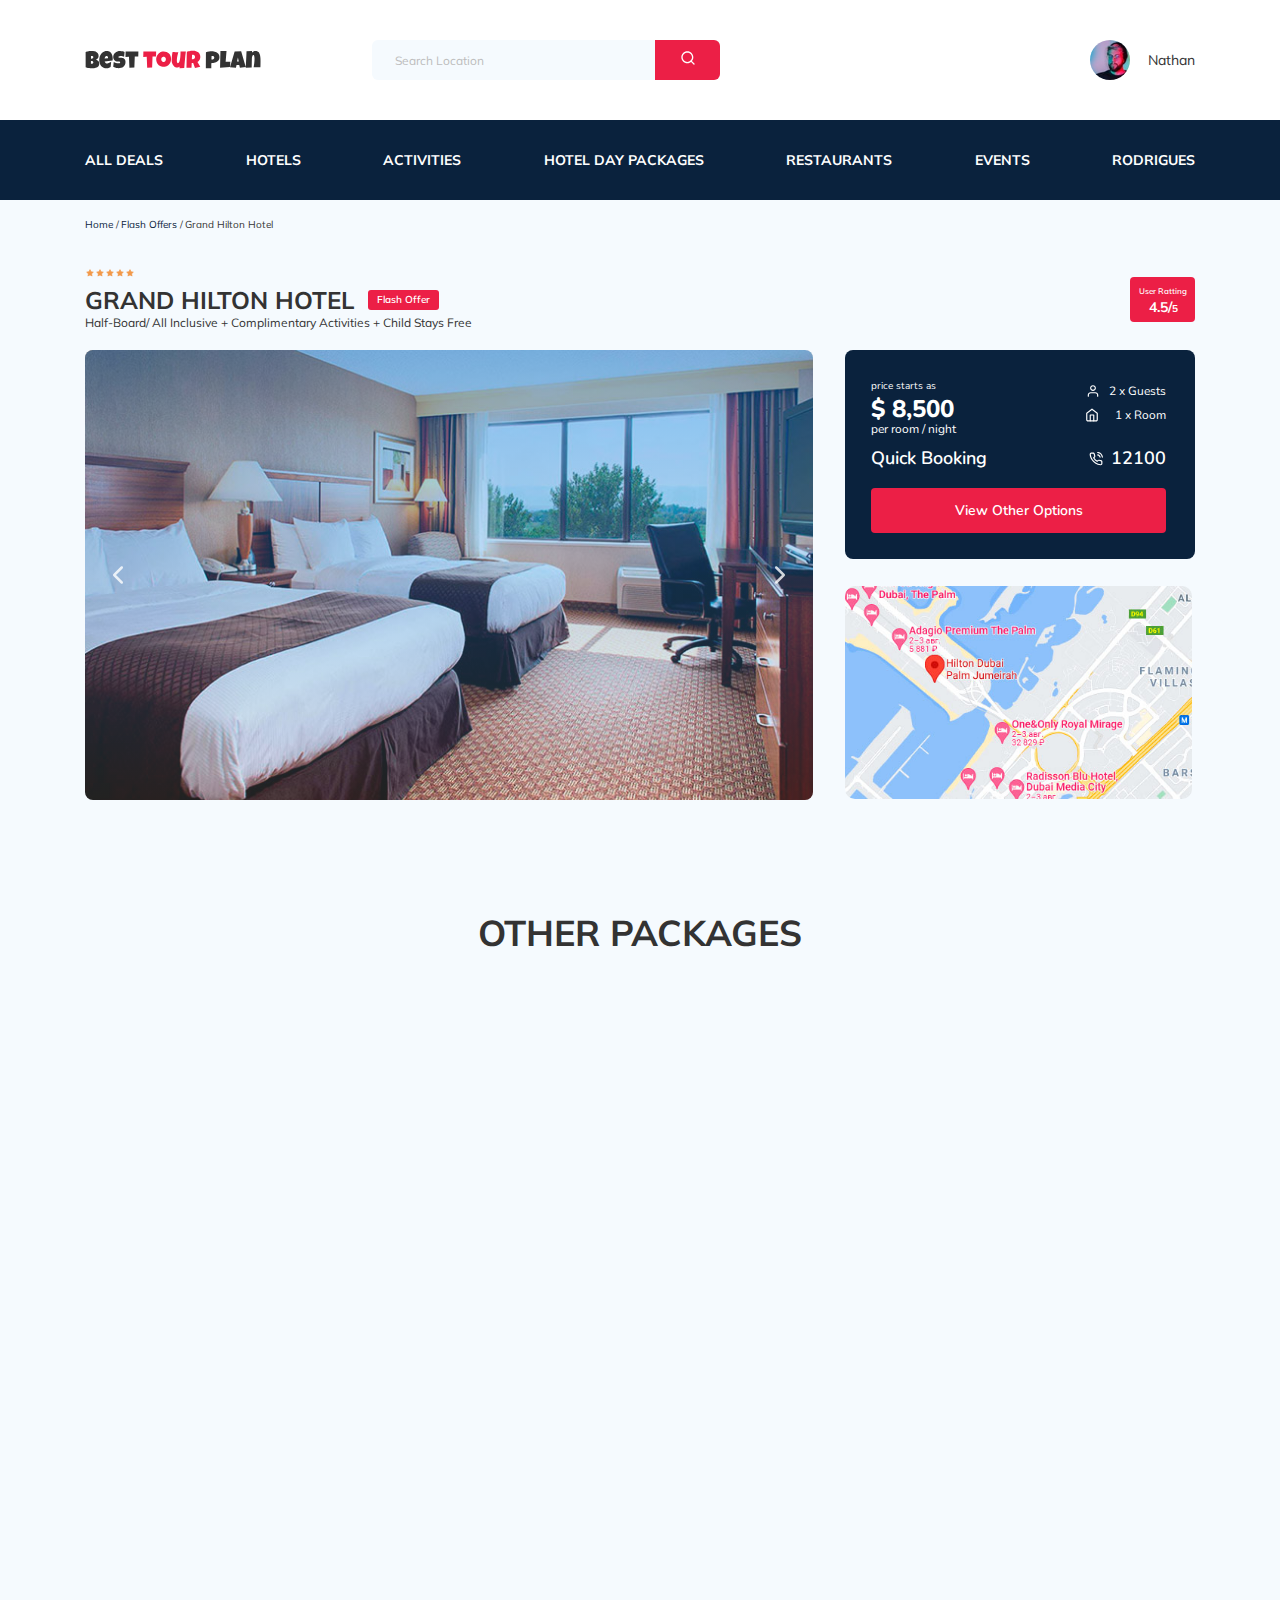
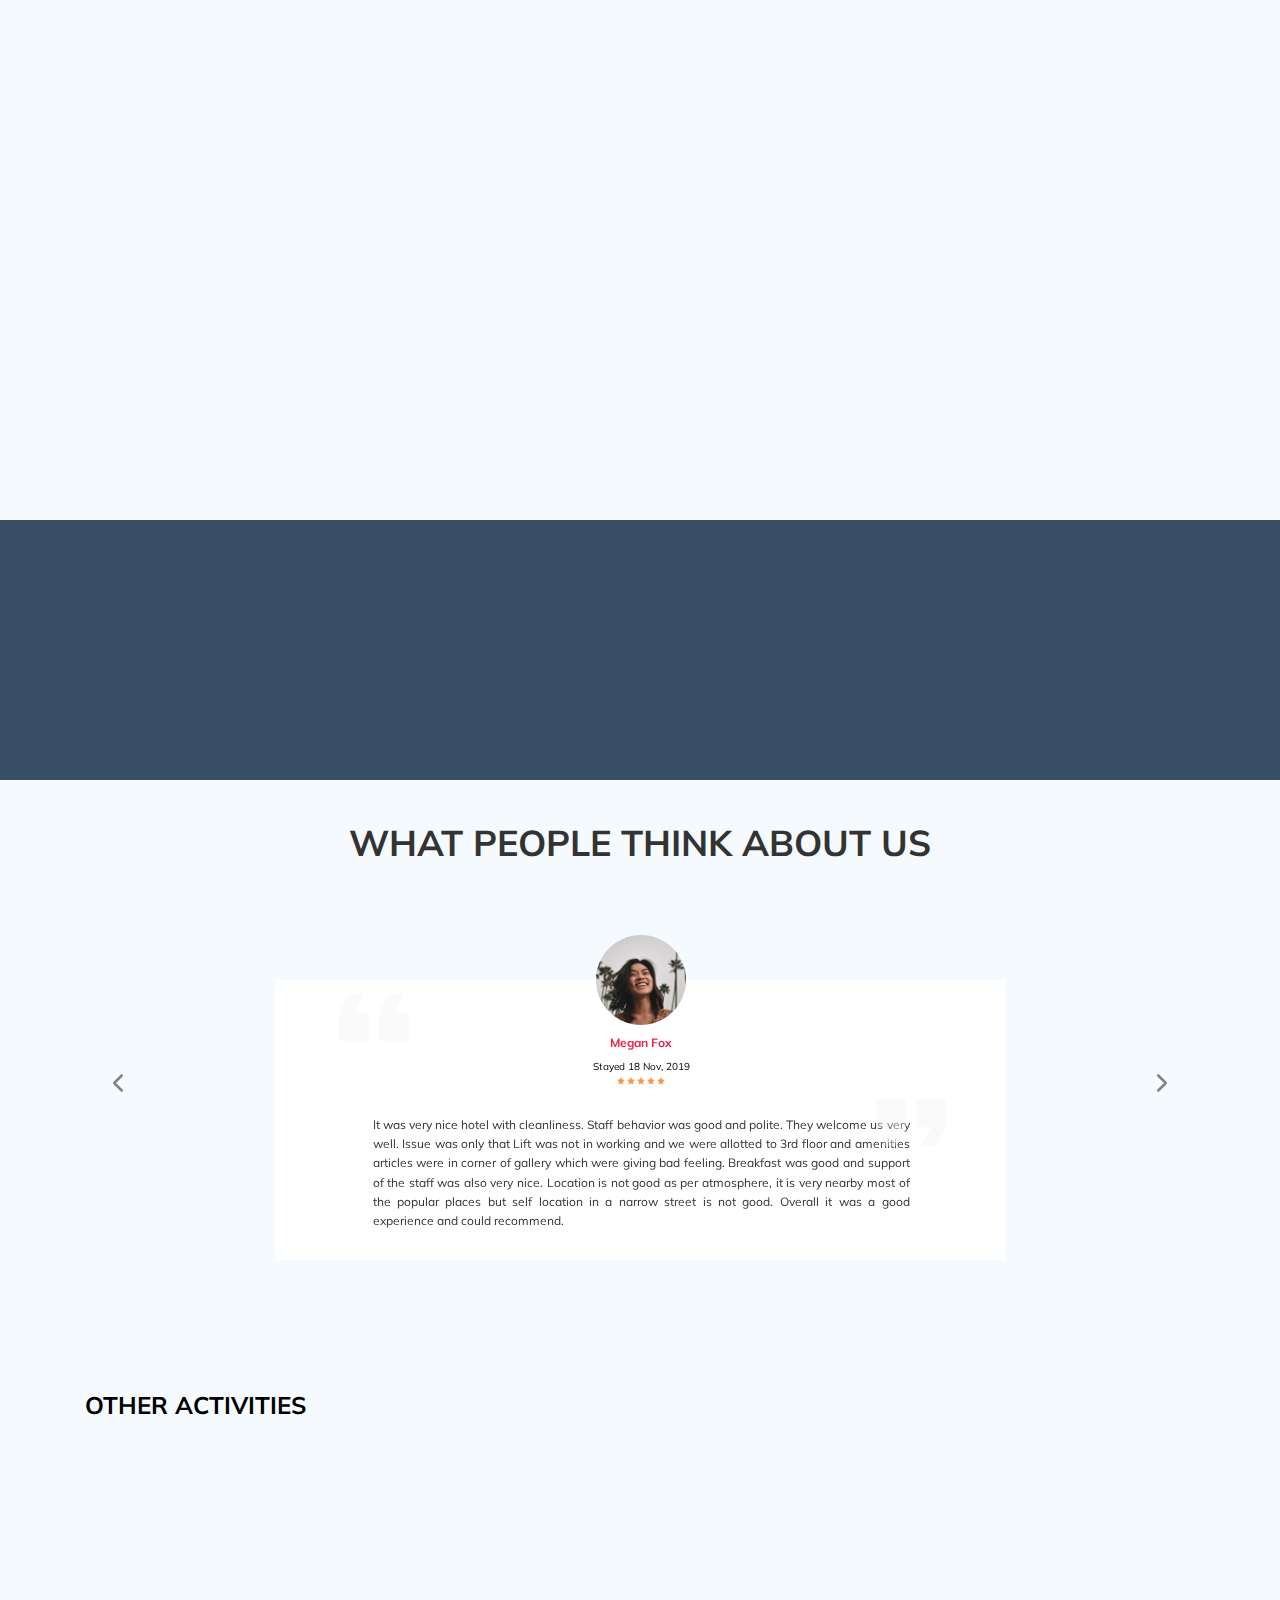
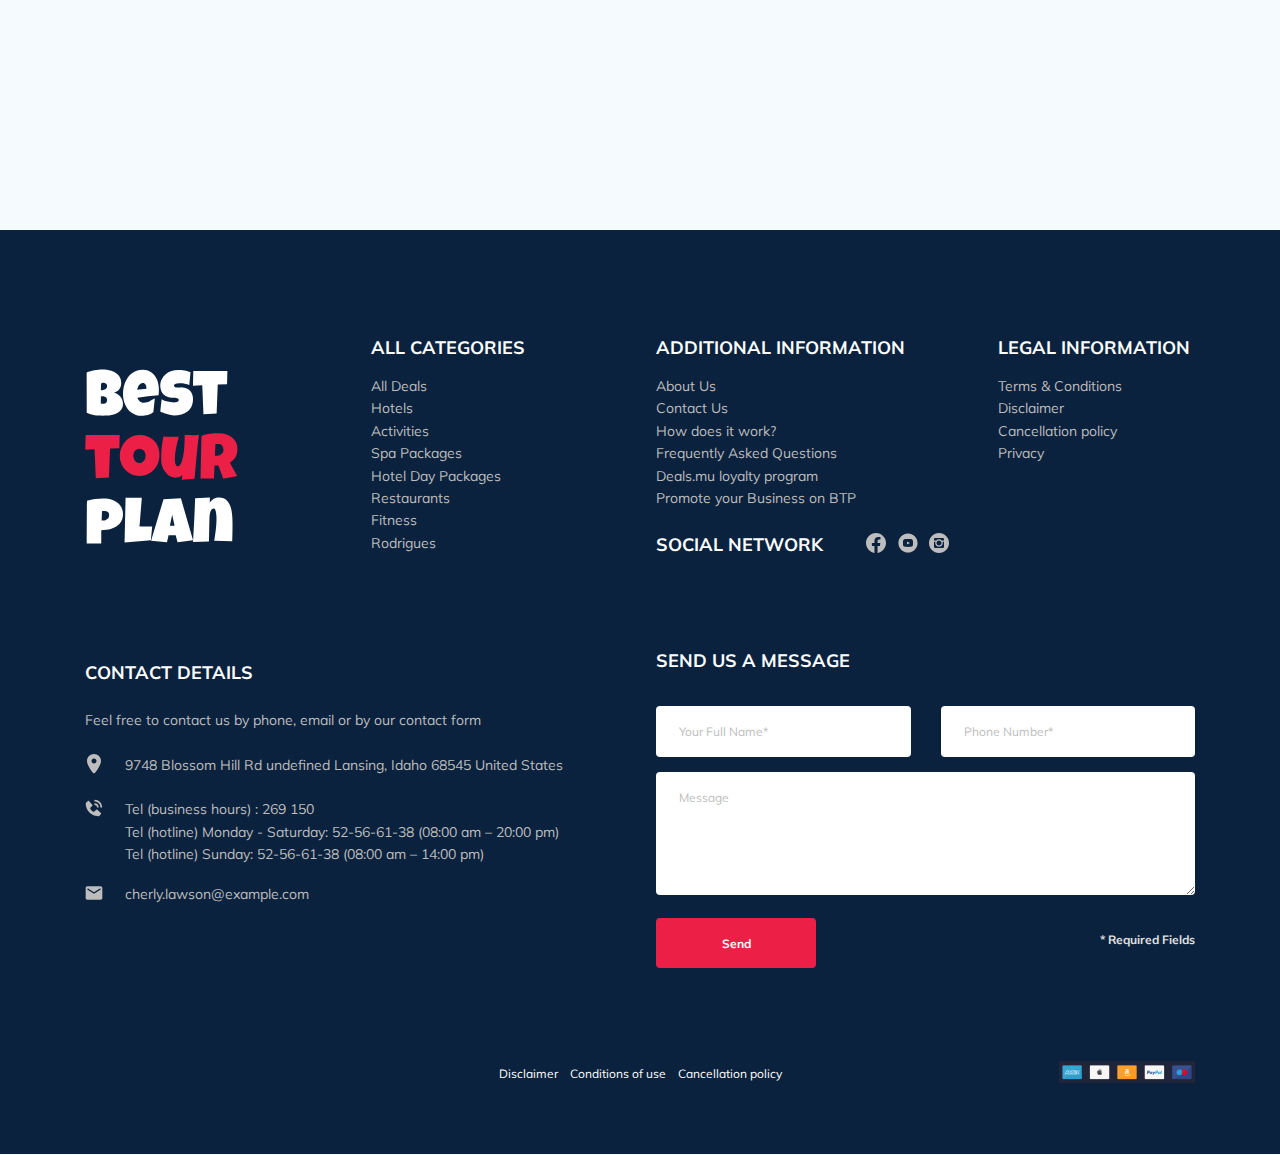
==== commit 96527976: "add file" ====
--- a/index.html
+++ b/index.html
@@ -168,9 +168,9 @@
             <button data-toggle="modal" class="button booking__other">View Other Options</button>
           </div>
           <div class="map booking__map" id="map_container">
-            <iframe id="ymap_lazy"
+            <iframe id="ymap_lazy" class="booking__gmap"
               data-src="https://www.google.com/maps/embed?pb=!1m18!1m12!1m3!1d22288.96359191944!2d55.144807016620014!3d25.096740002202345!2m3!1f0!2f0!3f0!3m2!1i1024!2i768!4f13.1!3m3!1m2!1s0x0%3A0xcc389002704c0d42!2sHilton%20Dubai%20Palm%20Jumeirah!5e0!3m2!1sru!2sru!4v1627725458515!5m2!1sru!2sru"
-              width="100%" height="400" style="border:0;" allowfullscreen=""></iframe>
+              width="600" height="400" style="border:0;" allowfullscreen=""></iframe>
           </div>
         </div>
       </div>
@@ -217,7 +217,7 @@
                 <span class="packages-cards__price-old">$ 10,500</span>
                 <span class="packages-cards__price-new">$ 8,500</span>
               </div>
-              <button data-toggle="modal" class="packages-cards__button">Купить прямо сейчас</button>
+              <button data-toggle="modal" class="packages-cards__button">Book Now</button>
             </div>
           </div>
         </div>
--- a/css/style.css
+++ b/css/style.css
@@ -1 +1 @@
-/*! normalize.css v8.0.1 | MIT License | github.com/necolas/normalize.css */html{line-height:1.15;-webkit-text-size-adjust:100%}body{margin:0}main{display:block}h1{font-size:2em;margin:0.67em 0}hr{-webkit-box-sizing:content-box;box-sizing:content-box;height:0;overflow:visible}pre{font-family:monospace, monospace;font-size:1em}a{background-color:transparent}abbr[title]{border-bottom:none;text-decoration:underline;-webkit-text-decoration:underline dotted;text-decoration:underline dotted}b,strong{font-weight:bolder}code,kbd,samp{font-family:monospace, monospace;font-size:1em}small{font-size:80%}sub,sup{font-size:75%;line-height:0;position:relative;vertical-align:baseline}sub{bottom:-0.25em}sup{top:-0.5em}img{border-style:none}button,input,optgroup,select,textarea{font-family:inherit;font-size:100%;line-height:1.15;margin:0}button,input{overflow:visible}button,select{text-transform:none}button,[type="button"],[type="reset"],[type="submit"]{-webkit-appearance:button}button::-moz-focus-inner,[type="button"]::-moz-focus-inner,[type="reset"]::-moz-focus-inner,[type="submit"]::-moz-focus-inner{border-style:none;padding:0}button:-moz-focusring,[type="button"]:-moz-focusring,[type="reset"]:-moz-focusring,[type="submit"]:-moz-focusring{outline:1px dotted ButtonText}fieldset{padding:0.35em 0.75em 0.625em}legend{-webkit-box-sizing:border-box;box-sizing:border-box;color:inherit;display:table;max-width:100%;padding:0;white-space:normal}progress{vertical-align:baseline}textarea{overflow:auto}[type="checkbox"],[type="radio"]{-webkit-box-sizing:border-box;box-sizing:border-box;padding:0}[type="number"]::-webkit-inner-spin-button,[type="number"]::-webkit-outer-spin-button{height:auto}[type="search"]{-webkit-appearance:textfield;outline-offset:-2px}[type="search"]::-webkit-search-decoration{-webkit-appearance:none}::-webkit-file-upload-button{-webkit-appearance:button;font:inherit}details{display:block}summary{display:list-item}template{display:none}[hidden]{display:none}*{padding:0;margin:0;border:0}*,*:before,*:after{-webkit-box-sizing:border-box;box-sizing:border-box}:focus,:active{outline:none}a:focus,a:active{outline:none}nav,footer,header,aside{display:block}input,button,textarea{font-family:inherit}input::-ms-clear{display:none}button{cursor:pointer}button::-moz-focus-iner{padding:0;border:0}a,a:visited{text-decoration:none}a:hover{text-decoration:none}ul li{list-style:none}h1,h2,h3,h4,h5,h6{font-style:inherit;margin:0}html,body{height:100%;width:100%;font-size:100%;line-height:1;font-family:'Mulish', sans-serif;color:#333;background-color:#F5FAFE}body.lock{overflow:hidden}.container{max-width:1110px;margin:auto}img{max-width:100%}.input{background-color:#fff;border-radius:4px;padding:18px 23px;font-weight:normal;font-size:12px;line-height:15px}::-webkit-input-placeholder{color:#BDBDBD}:-ms-input-placeholder{color:#BDBDBD}::-ms-input-placeholder{color:#BDBDBD}::placeholder{color:#BDBDBD}.button{padding:18px 65px 17px 66px;font-weight:bold;font-size:12px;line-height:15px;color:#FFFFFF;background-color:#EC1F46;border-radius:4px}.button__back{margin-top:20px}.message{background-color:#fff;padding:18px 23px;border-radius:4px;font-weight:normal;font-size:12px;line-height:15px;color:#BDBDBD;min-height:123px;max-width:100%}.invalid{color:#EC1F46}.input-group{position:relative;height:100%}label.invalid{min-width:100%;position:absolute;top:-28px;left:0;background:#EC1F46;font-size:14px;line-height:16px;color:#fff;padding:5px 10px;border-radius:8px}label.invalid::after{content:'';position:absolute;left:15px;bottom:-5px;background-color:#EC1F46;width:10px;height:10px;-webkit-transform:rotate(45deg);transform:rotate(45deg)}.navbar{background-color:#fff}.navbar-top{display:-webkit-box;display:-ms-flexbox;display:flex;-webkit-box-align:center;-ms-flex-align:center;align-items:center;-webkit-box-pack:justify;-ms-flex-pack:justify;justify-content:space-between;padding:40px 0}.navbar__search{margin-right:auto;margin-left:110px;width:348px}.navbar__input-group{width:100%}.navbar__menu-button{display:none}.navbar-menu{display:-webkit-box;display:-ms-flexbox;display:flex;-webkit-box-align:center;-ms-flex-align:center;align-items:center;-webkit-box-pack:justify;-ms-flex-pack:justify;justify-content:space-between;padding:31px 0;color:#fff}.navbar-menu__link{color:inherit;font-size:14px;font-weight:700;text-transform:uppercase;line-height:18px}.navbar-menu__item--mobile_visible{display:none}.navbar-bottom{background-color:#0A223D}.logo{width:177px}.search{display:-webkit-box;display:-ms-flexbox;display:flex;-webkit-box-align:center;-ms-flex-align:center;align-items:center;height:40px}.search__input{padding-left:23px;padding-right:85px;width:100%;height:100%;border:none;font-size:12px;line-height:15px;background-color:#F5FAFE;border-radius:6px}.search__button{position:absolute;right:0;top:0;height:inherit;width:65px;border:none;background-color:#EC1F46;border-radius:0 6px 6px 0}.user{display:-webkit-box;display:-ms-flexbox;display:flex;-webkit-box-align:center;-ms-flex-align:center;align-items:center;text-decoration:none;color:#333}.user__avatar{width:40px;height:40px;border-radius:50%;-o-object-fit:cover;object-fit:cover}.user__name{font-size:14px;font-weight:normal;line-height:18px;margin-left:18px}.breadcrumb{padding:18px 0;font-size:10px;line-height:13px}.breadcrumb-list{display:-webkit-box;display:-ms-flexbox;display:flex;-webkit-box-align:center;-ms-flex-align:center;align-items:center}.breadcrumb-list__item:not(:last-child){margin-right:2px}.breadcrumb-list__item:not(:last-child)::after{content:'/'}.breadcrumb-list__link{color:#0A223D}.hotel{margin-bottom:70px}.hotel-info{display:-webkit-box;display:-ms-flexbox;display:flex;-webkit-box-align:center;-ms-flex-align:center;align-items:center;-webkit-box-pack:justify;-ms-flex-pack:justify;justify-content:space-between;padding:20px 0 20px 0}.hotel-info__text{display:-webkit-box;display:-ms-flexbox;display:flex;-webkit-box-align:center;-ms-flex-align:center;align-items:center;-ms-flex-wrap:wrap;flex-wrap:wrap}.hotel-info__rating{padding:9px 6px 6px 7px;background-color:#EC1F46;border-radius:4px;color:#fff}.hotel-name{display:block;font-weight:bold;font-size:24px;line-height:30px;margin-right:14px}.hotel-grid{display:-webkit-box;display:-ms-flexbox;display:flex;-webkit-box-pack:justify;-ms-flex-pack:justify;justify-content:space-between}.hotel-slider{width:728px;height:450px}.hotel-slider__item{width:100%;height:100%;position:relative;border-radius:8px;overflow:hidden}.hotel-slider__item::after{content:'';position:absolute;width:100%;height:100%;top:0;left:0;background:-webkit-gradient(linear, left top, left bottom, from(rgba(0,122,223,0.48)), to(rgba(255,255,255,0.128)));background:linear-gradient(180deg, rgba(0,122,223,0.48) 0%, rgba(255,255,255,0.128) 100%);z-index:5}.hotel-slider__button{position:absolute;width:30px;height:30px;z-index:10;top:50%;-webkit-transform:translateY(-50%);transform:translateY(-50%);background-color:transparent;background-size:10px}.hotel-slider__button--prev{background-image:url(../img/arrow-prev.svg);background-repeat:no-repeat;background-position:center;left:18px}.hotel-slider__button--next{background-image:url(../img/arrow-next.svg);background-repeat:no-repeat;background-position:center;right:18px}.hotel-slide{width:100%}.swiper-container.hotel-slider{margin-left:0}.stars{display:-webkit-box;display:-ms-flexbox;display:flex;-ms-flex-preferred-size:100%;flex-basis:100%;margin-bottom:8px;margin-right:15px}.stars__item{width:8px;height:8px}.offer{padding:3px 9px 4px 9px;background-color:#EC1F46;color:#fff;font-weight:600;font-size:10px;line-height:13px;border-radius:3px}.descripton{display:block;-ms-flex-preferred-size:100%;flex-basis:100%;font-size:12px;line-height:15px}.rating{min-width:65px;height:45px;text-align:center}.rating__user{display:block;font-weight:600;font-size:8px;line-height:10px;margin-bottom:2px}.rating__counter{font-weight:bold;font-size:14px;line-height:18px}.rating__counter--best{font-size:10px}.booking{font-family:'Nunito', sans-serif}.booking__other{width:100%;padding:13px 0;background-color:#EC1F46;font-weight:600;font-size:14px;line-height:19px;color:#fff;border-radius:4px}.booking__option{width:350px;padding:29px 29px 26px 26px;margin-bottom:27px;font-family:'Nunito', sans-serif;background:#0A223D;color:#fff;border-radius:8px}.booking__map{width:347px;height:213px;border-radius:10px;overflow:hidden;background-image:url(../img/g-map.jpg);background-size:cover;background-position:center center}.price{display:-webkit-box;display:-ms-flexbox;display:flex;-webkit-box-pack:justify;-ms-flex-pack:justify;justify-content:space-between;margin-bottom:9px}.price__person{margin-top:4px}.price__start{display:block;font-weight:normal;font-size:10px;line-height:14px}.price__pricetag{display:block;font-weight:800;font-size:24px;line-height:32px}.price__per-room{display:block;font-weight:normal;font-size:12px;line-height:16px;margin-top:-4px}.price__guests{display:-webkit-box;display:-ms-flexbox;display:flex;-webkit-box-align:center;-ms-flex-align:center;align-items:center;-webkit-box-pack:justify;-ms-flex-pack:justify;justify-content:space-between;margin-bottom:8px}.price__icon{margin-right:9px}.price--quantity{font-weight:normal;font-size:12px;line-height:16px}.price__room{display:-webkit-box;display:-ms-flexbox;display:flex;-webkit-box-align:center;-ms-flex-align:center;align-items:center;-webkit-box-pack:justify;-ms-flex-pack:justify;justify-content:space-between}.price__quantity{font-weight:normal;font-size:12px;line-height:16px}.call-center{display:-webkit-box;display:-ms-flexbox;display:flex;-webkit-box-align:center;-ms-flex-align:center;align-items:center;-webkit-box-pack:justify;-ms-flex-pack:justify;justify-content:space-between;margin-bottom:17px;font-weight:600;font-size:18px;line-height:25px}.call-center__quick-dial{font-style:normal;font-weight:600;font-size:18px;line-height:25px}.call-center__phone{display:-webkit-box;display:-ms-flexbox;display:flex;-webkit-box-align:center;-ms-flex-align:center;align-items:center;-webkit-box-pack:justify;-ms-flex-pack:justify;justify-content:space-between}.call-center__number{margin-left:8px;color:#fff}.newsletter{margin-top:70px;padding:98px 0 87px 0;background:url(../img/newsletter-bg.jpg);background-attachment:fixed;background-repeat:no-repeat;background-size:cover;background-position:center;position:relative}.newsletter::after{content:'';position:absolute;left:0;top:0;right:0;bottom:0;width:100%;height:100%;background:rgba(10,34,61,0.8)}.newsletter-container{margin:auto;max-width:730px;display:-webkit-box;display:-ms-flexbox;display:flex;-webkit-box-align:center;-ms-flex-align:center;align-items:center;-webkit-box-pack:justify;-ms-flex-pack:justify;justify-content:space-between;color:#fff}.newsletter-title{font-weight:300;font-size:24px;line-height:30px;z-index:10}.newsletter-title__strong{display:block;font-weight:600;font-size:36px;line-height:45px;text-transform:uppercase}.newsletter__subscribe{width:350px;z-index:10;background:#FFFFFF;position:relative;margin-left:20px}.subscribe{border-radius:6px}.subscribe__input{width:100%;padding:19px 75px 19px 33px;font-weight:300;font-size:14px;line-height:18px;color:#BDBDBD;border-radius:6px;overflow:hidden}.subscribe__button{position:absolute;top:0;right:0;width:65px;height:100%;background-color:#EC1F46;font-weight:bold;font-size:12px;line-height:15px;color:#fff;border-radius:0 6px 6px 0}.reviews{padding:40px 0 70px 0}.reviews__title{font-style:normal;font-weight:bold;font-size:36px;line-height:45px;text-align:center;text-transform:uppercase;color:#333;margin-bottom:70px}.reviews-slider__profile{text-align:center;margin-bottom:30px;margin-top:-45px}.reviews-slider__item{position:relative;max-width:731px;-webkit-box-align:center;-ms-flex-align:center;align-items:center;margin:45px auto 0;display:-webkit-box;display:-ms-flexbox;display:flex;-webkit-box-orient:vertical;-webkit-box-direction:normal;-ms-flex-direction:column;flex-direction:column;align-items:center;background-color:#fff;padding:0 96px 30px 98px}.reviews-slider__item::after{content:'';background-image:url(../img/quote-left.svg);position:absolute;width:70px;height:48px;top:13px;left:64px}.reviews-slider__item::before{content:'';background-image:url(../img/quote-right.svg);position:absolute;width:70px;height:48px;bottom:114px;right:60px}.reviews-slider__avatar{width:90px;height:90px;border-radius:50%;-o-object-fit:cover;object-fit:cover;margin-bottom:8px}.reviews-slider__username{font-style:normal;font-weight:bold;font-size:12px;line-height:15px;color:#EC1F46;margin-bottom:10px}.reviews-slider__date{display:block;font-weight:normal;font-size:10px;line-height:13px;color:#000;margin-bottom:4px}.reviews-slider__rating{display:-webkit-box;display:-ms-flexbox;display:flex;-webkit-box-pack:center;-ms-flex-pack:center;justify-content:center;-webkit-box-align:center;-ms-flex-align:center;align-items:center;margin:0}.reviews-slider__text{max-height:115px;overflow:hidden;font-weight:normal;font-size:12px;line-height:160%;text-align:justify;color:#333}.reviews-slider__button{position:absolute;width:30px;height:30px;z-index:10;top:50%;-webkit-transform:translateY(-100%);transform:translateY(-100%);background-position:center;background-color:transparent;background-repeat:no-repeat;background-size:10px}.reviews-slider__button--prev{background-image:url(../img/secondary-left.svg);left:18px}.reviews-slider__button--next{background-image:url(../img/secondary-right.svg);right:18px}.reviews-slider__button:hover{background-color:transparent}.stars__item{margin:0 1px}.activities{padding-top:60px;padding-bottom:98px}.activities-title{font-style:normal;font-weight:bold;font-size:24px;line-height:30px;text-transform:uppercase;color:#000000;margin-bottom:57px}.activities-wrapper{display:-webkit-box;display:-ms-flexbox;display:flex;-webkit-box-pack:justify;-ms-flex-pack:justify;justify-content:space-between;gap:20px}.card-item{width:255px;height:255px;display:-webkit-box;display:-ms-flexbox;display:flex;-webkit-box-orient:vertical;-webkit-box-direction:normal;-ms-flex-direction:column;flex-direction:column;-webkit-box-align:start;-ms-flex-align:start;align-items:start;-webkit-box-pack:end;-ms-flex-pack:end;justify-content:flex-end;position:relative;border-radius:6px;overflow:hidden;padding:24px 26px;color:#fff}.card-item__image{height:100%;width:100%;position:absolute;top:0;left:0;right:0;bottom:0;-o-object-fit:cover;object-fit:cover;z-index:-2}.card-item__title{font-weight:bold;font-size:16px;line-height:20px;margin-bottom:18px;max-height:70%;overflow:hidden}.card-item__button{padding:7px 22px 7px 21px;font-weight:600;font-size:12px;line-height:16px;color:#fff;background-color:#EC1F46;border-radius:4px}.card-item::before{content:'';width:100%;height:100%;position:absolute;top:0;left:0;background:linear-gradient(179.83deg, rgba(196,196,196,0) 35.34%, #0A223D 99.85%);z-index:-1}.packages{margin-bottom:70px;padding-top:40px}.packages-title{font-weight:bold;font-size:36px;line-height:45px;text-align:center;text-transform:uppercase;margin-bottom:65px}.packages-cards{display:-ms-grid;display:grid;-ms-grid-rows:500px 500px;-ms-grid-columns:(1fr)[3];grid-template:500px 500px/repeat(3, 1fr);gap:30px}.packages-cards__item{display:-webkit-box;display:-ms-flexbox;display:flex;border-radius:8px;overflow:hidden;position:relative}.packages-cards__item::before{content:'Flash Offer';position:absolute;left:0;top:26px;padding:8px 12px 7px 11px;color:#fff;font-weight:600;font-size:12px;line-height:15px;background-color:#EC1F46;border-radius:0px 4px 4px 0px}.packages-cards__item--big{-ms-grid-row:1;grid-row:1;-ms-grid-column:1;-ms-grid-column-span:2;grid-column:1 / 3}.packages-cards__item--little{-webkit-box-orient:vertical;-webkit-box-direction:normal;-ms-flex-direction:column;flex-direction:column}.packages-cards__item--little::before{padding:4px 9px;font-size:8px;line-height:10px}.packages-cards__wrapper{-webkit-box-flex:0;-ms-flex:0 0 50%;flex:0 0 50%;height:50%}.packages-cards__wrapper--big{height:100%}.packages-cards__image{width:100%;height:100%;-o-object-fit:cover;object-fit:cover}.packages-cards__info{padding:46px 21px 30px 43px;background-color:#0A223D;color:#fff;-webkit-box-flex:0;-ms-flex:0 0 50%;flex:0 0 50%}.packages-cards__info--little{padding:30px 21px 25px 32px}.packages-cards__stars{max-width:48px;display:-webkit-box;display:-ms-flexbox;display:flex;-webkit-box-pack:justify;-ms-flex-pack:justify;justify-content:space-between;margin-bottom:5px}.packages-cards__stars--little{display:none}.packages-cards__title{font-weight:bold;font-size:18px;line-height:23px;margin-bottom:27px}.packages-cards__title--little{margin-bottom:23px}.packages-cards__text{font-weight:normal;font-size:14px;line-height:158%;margin-bottom:34px;height:165px;overflow:auto}.packages-cards__text--little{display:none}.packages-cards__options{margin-bottom:37px;padding-left:3px;display:-webkit-box;display:-ms-flexbox;display:flex;-webkit-box-orient:vertical;-webkit-box-direction:normal;-ms-flex-direction:column;flex-direction:column;-webkit-box-pack:justify;-ms-flex-pack:justify;justify-content:space-between;height:67px}.packages-cards__options-item{font-weight:normal;font-size:12px;line-height:15px}.packages-cards__options--little{margin-bottom:24px;padding-left:0}.packages-cards__icon{width:14px;height:14px;margin-right:12px}.packages-cards__price{display:-webkit-box;display:-ms-flexbox;display:flex;-webkit-box-align:end;-ms-flex-align:end;align-items:flex-end;-webkit-box-pack:justify;-ms-flex-pack:justify;justify-content:space-between}.packages-cards__price-old{display:block;font-weight:normal;font-size:14px;line-height:18px;-webkit-text-decoration-line:line-through;text-decoration-line:line-through;margin-bottom:5px}.packages-cards__price-new{font-weight:bold;font-size:24px;line-height:30px}.packages-cards__sell{margin-right:10px;-webkit-box-flex:1;-ms-flex:1 0 100px;flex:1 0 100px}.packages-cards__button{padding:11px 27px 10px 26px;color:#fff;font-weight:600;font-size:14px;line-height:19px;background-color:#EC1F46;border-radius:4px;max-width:180px}.footer{background-color:#0A223D;color:#BDBDBD;padding-top:106px;padding-bottom:46px}.footer-wrapper{display:-ms-grid;display:grid;-ms-grid-rows:(minmax(70px, -webkit-max-content))[6];-ms-grid-rows:(minmax(70px, max-content))[6];-ms-grid-columns:(minmax(-webkit-min-content, 1fr))[4];-ms-grid-columns:(minmax(min-content, 1fr))[4];grid-template:repeat(6, minmax(70px, -webkit-max-content))/repeat(4, minmax(-webkit-min-content, 1fr));grid-template:repeat(6, minmax(70px, max-content))/repeat(4, minmax(min-content, 1fr));-webkit-column-gap:32px;column-gap:32px}.footer__logo{-ms-grid-row:1;-ms-grid-row-span:2;grid-row:1/3;-ms-flex-item-align:center;-ms-grid-row-align:center;align-self:center}.footer__categories{-ms-grid-row:1;-ms-grid-row-span:2;grid-row:1/3}.footer__social-network{display:-webkit-box;display:-ms-flexbox;display:flex;-webkit-box-align:center;-ms-flex-align:center;align-items:center;-ms-grid-column:3;-ms-grid-column-span:2;grid-column:3/5}.footer__legal{-ms-grid-column:4;-ms-grid-column-span:1;grid-column:4/5;-ms-grid-row:1;-ms-grid-row-span:1;grid-row:1/2;-ms-grid-column-align:end;justify-self:end;padding-right:5px}.footer__contact-details{margin-top:12px;-ms-grid-row:4;-ms-grid-row-span:1;grid-row:4/5;-ms-grid-column:1;-ms-grid-column-span:2;grid-column:1/3}.footer__tel-1{color:inherit}.footer__send-message{-ms-grid-row:4;-ms-grid-row-span:1;grid-row:4/5;-ms-grid-column:3;-ms-grid-column-span:2;grid-column:3/5}.footer__title{font-style:normal;font-weight:bold;font-size:18px;line-height:23px;color:#fff;margin-bottom:16px;text-transform:uppercase}.footer__title--m0{margin:0}.footer__title--m34{margin-bottom:34px}.footer__title--mb30{margin-bottom:25px}.footer__item{font-style:normal;font-weight:normal;font-size:14px;line-height:160%;color:#BDBDBD}.footer__link{color:inherit}.footer__social-links{width:83px;display:-webkit-box;display:-ms-flexbox;display:flex;-webkit-box-align:center;-ms-flex-align:center;align-items:center;-webkit-box-pack:justify;-ms-flex-pack:justify;justify-content:space-between;margin-left:43px}.footer__form-wrapper{display:-ms-grid;display:grid;-ms-grid-rows:(minmax(51px, -webkit-min-content))[3];-ms-grid-rows:(minmax(51px, min-content))[3];-ms-grid-columns:(minmax(160px, 1fr))[2];grid-template:repeat(3, minmax(51px, -webkit-min-content))/repeat(2, minmax(160px, 1fr));grid-template:repeat(3, minmax(51px, min-content))/repeat(2, minmax(160px, 1fr));grid-row-gap:15px;grid-column-gap:30px}.footer__message{-ms-grid-column:1;-ms-grid-column-span:2;grid-column:1/3}.footer__input{width:100%}.footer__button{margin-top:8px;max-width:-webkit-max-content;max-width:-moz-max-content;max-width:max-content}.footer__info{-ms-flex-item-align:center;-ms-grid-row-align:center;align-self:center;-ms-grid-column-align:end;justify-self:end;font-weight:bold;font-size:12px;line-height:15px;color:#E0E0E0}.footer__text{font-weight:normal;font-size:14px;line-height:160%;margin-bottom:22px}.footer__item{display:-webkit-box;display:-ms-flexbox;display:flex;-webkit-box-align:start;-ms-flex-align:start;align-items:flex-start}.footer__item--mb33{margin-bottom:18px}.footer__icon-wrapper{width:18px;margin-right:22px;-ms-flex-negative:0;flex-shrink:0}.footer__bottom{-ms-grid-row:6;-ms-grid-row-span:1;grid-row:6/7;-ms-grid-column:2;-ms-grid-column-span:2;grid-column:2/4;-ms-flex-item-align:center;-ms-grid-row-align:center;align-self:center}.footer__payment{-ms-grid-row:6;-ms-grid-row-span:1;grid-row:6/7;-ms-grid-column:4;-ms-grid-column-span:1;grid-column:4/5;-ms-flex-item-align:center;-ms-grid-row-align:center;align-self:center;-ms-grid-column-align:end;justify-self:end}.footer__icon{width:20px;height:20px;fill:#BDBDBD}.bottom{display:-webkit-box;display:-ms-flexbox;display:flex;-webkit-box-pack:center;-ms-flex-pack:center;justify-content:center}.bottom__item{font-weight:normal;font-size:12px;line-height:15px;color:#FFFFFF;margin:0 6px}.bottom__link{color:inherit}.modal__overlay{background-color:rgba(0,143,223,0.39);position:fixed;top:0;right:0;bottom:0;left:0;z-index:100;visibility:hidden;opacity:0;-webkit-transition:opacity 0.2s;transition:opacity 0.2s}.modal__overlay--visible{visibility:visible;opacity:1}.modal__dialog{width:478px;padding:33px 88px;position:fixed;top:50%;left:50%;background-color:#0A223D;color:#fff;border-radius:8px;-webkit-transform:translate(-50%, -50%);transform:translate(-50%, -50%);z-index:101;visibility:hidden;opacity:0;-webkit-transition:opacity 0.2;transition:opacity 0.2;max-height:90%;overflow:auto}.modal__dialog--visible{visibility:visible;opacity:1}.modal__title{text-align:center;font-weight:bold;font-size:18px;line-height:23px;text-transform:uppercase;margin-bottom:15px}.modal__input{width:100%}.modal__input-group{width:100%;margin-top:15px}.modal__message{width:100%;margin-top:15px}.modal__info{display:inline-block;text-align:right;font-weight:bold;font-size:12px;line-height:15px;color:#E0E0E0}.modal__button{margin-top:15px}.modal__close{position:absolute;top:17px;right:18px}@media (max-width: 1200px){.container{max-width:960px}.hotel-slider{width:590px}.swiper-slide__image{height:100%;width:100%;-o-object-fit:cover;object-fit:cover}.card-item{width:230px;height:230px}}@media (max-width: 992px){.container{max-width:700px}.logo{width:132px}.navbar-top{padding:30px 0}.navbar__search{margin-left:47px;width:340px}.navbar-menu{padding:22px 0;-ms-flex-pack:distribute;justify-content:space-around}.navbar-menu__link{font-size:12px;line-height:15px}.hotel-grid{-webkit-box-orient:vertical;-webkit-box-direction:normal;-ms-flex-direction:column;flex-direction:column}.hotel__slider{margin-bottom:30px}.hotel-slider{width:100%}.booking{display:-webkit-box;display:-ms-flexbox;display:flex;-webkit-box-pack:justify;-ms-flex-pack:justify;justify-content:space-between}.booking__option{width:340px;margin-bottom:0;padding:29px 22px 26px 23px}.booking__map{width:340px;height:210px}.newsletter{margin-top:60px;padding:92px 0 93px 0}.newsletter-container{max-width:700px}.reviews{padding:40px 0 60px 0}.reviews__title{font-size:30px;line-height:38px;margin-bottom:50px}.reviews-slider__item{max-width:580px;padding:0 60px 30px 64px}.reviews-slider__text{max-height:135px}.reviews-slider__button--prev{left:0;-webkit-transform:translateY(-50%);transform:translateY(-50%)}.reviews-slider__button--next{-webkit-transform:translateY(-50%);transform:translateY(-50%);right:0}.activities{padding-bottom:68px}.activities-wrapper{-ms-flex-wrap:wrap;flex-wrap:wrap}.card-item{-webkit-box-flex:0;-ms-flex:0 1 340px;flex:0 1 340px;height:255px}.footer{padding-top:73px}.footer-wrapper{-ms-grid-rows:(minmax(56px, -webkit-max-content))[5];-ms-grid-rows:(minmax(56px, max-content))[5];-ms-grid-columns:(1fr)[6];grid-template:repeat(5, minmax(56px, -webkit-max-content))/repeat(6, 1fr);grid-template:repeat(5, minmax(56px, max-content))/repeat(6, 1fr);grid-row-gap:39px;grid-column-gap:30px}.footer__logo{-ms-flex-item-align:start;-ms-grid-row-align:start;align-self:start;-ms-grid-row:1;-ms-grid-row-span:1;grid-row:1 / 2;-ms-grid-column:1;-ms-grid-column-span:1;grid-column:1 / 2}.footer__social-network{-ms-grid-row:1;-ms-grid-row-span:1;grid-row:1 / 2;-ms-grid-column:2;-ms-grid-column-span:4;grid-column:2 / 6;padding-left:66px}.footer__categories{-ms-grid-row:2;-ms-grid-row-span:1;grid-row:2 / 3;-ms-grid-column:1;-ms-grid-column-span:2;grid-column:1 / 3}.footer__information{-ms-grid-row:2;-ms-grid-row-span:1;grid-row:2 / 3;-ms-grid-column:2;-ms-grid-column-span:3;grid-column:2 / 5;padding-left:79px}.footer__legal{-ms-grid-row:2;-ms-grid-row-span:1;grid-row:2 / 3;-ms-grid-column:5;-ms-grid-column-span:2;grid-column:5 / 7;padding-right:12px}.footer__contact-details{margin-top:21px;-ms-grid-row:3;-ms-grid-row-span:1;grid-row:3 / 4;grid-column:span 6}.footer__send-message{max-width:540px;margin-top:5px;-ms-grid-column:1;-ms-grid-column-span:5;grid-column:1 / 6}.footer__bottom{-ms-grid-row:5;-ms-grid-row-span:1;grid-row:5/6;-ms-grid-column:1;-ms-grid-column-span:4;grid-column:1/5;-ms-flex-item-align:center;-ms-grid-row-align:center;align-self:center;-ms-grid-column-align:start;justify-self:start}.footer__payment{-ms-grid-row:5;-ms-grid-row-span:1;grid-row:5/6;-ms-grid-column:5;-ms-grid-column-span:2;grid-column:5/7;-ms-flex-item-align:center;-ms-grid-row-align:center;align-self:center;-ms-grid-column-align:end;justify-self:end}.footer__logo{height:120px}.footer__icon-wrapper{margin-left:8px;margin-right:20px}.vertical{max-width:97px}.bottom__item:nth-of-type(1){margin-left:0}.packages-title{margin-bottom:50px;font-size:30px;line-height:38px}.packages-cards{display:-ms-grid;display:grid;-ms-grid-rows:(500px)[3];-ms-grid-columns:(1fr)[2];grid-template:repeat(3, 500px)/repeat(2, 1fr);gap:20px}.modal__dialog{width:90vw;padding:18px 66px}.modal__form-wrapper{display:-webkit-box;display:-ms-flexbox;display:flex;-ms-flex-wrap:wrap;flex-wrap:wrap;-webkit-box-pack:justify;-ms-flex-pack:justify;justify-content:space-between;-webkit-box-align:center;-ms-flex-align:center;align-items:center}.modal__input-group--mobile{width:49%}.modal__message{min-height:100px}}@media (min-width: 992px){button{-webkit-transition:background 0.3s ease;transition:background 0.3s ease}button:hover{background-color:#d8235973}.navbar-menu__link{-webkit-transition:color 0.3s ease;transition:color 0.3s ease}.navbar-menu__link:hover{color:#EC1F46}.bottom__link:hover{text-decoration:underline}.call-center__number:hover{text-decoration:underline}.footer__link{-webkit-transition:color 0.3s ease;transition:color 0.3s ease}.footer__link:hover{text-decoration:underline;color:#fff}.footer__icon{-webkit-transition:fill 0.3s ease;transition:fill 0.3s ease}.footer__icon:hover{fill:#EC1F46}.breadcrumb-list__link:hover{text-decoration:underline;color:#EC1F46}.hotel-slider__button:hover{background-color:transparent}}@media (max-width: 767px){body{padding-top:72px}.container{max-width:576px;width:92%}.navbar__user--mobile_hidden,.navbar__search--mobile_hidden{display:none}.navbar__user--mobile_visible,.navbar__search--mobile_visible{display:-webkit-box;display:-ms-flexbox;display:flex}.navbar__user{-webkit-box-orient:vertical;-webkit-box-direction:normal;-ms-flex-direction:column;flex-direction:column;-webkit-box-pack:center;-ms-flex-pack:center;justify-content:center}.navbar__search--mobile_visible{max-width:245px;margin:0}.navbar-menu{-webkit-box-orient:vertical;-webkit-box-direction:normal;-ms-flex-direction:column;flex-direction:column;padding-top:30px}.navbar-menu__item{margin-bottom:18px}.navbar-menu__item--mobile_visible{display:block;margin-bottom:27px}.navbar-menu__item--mobile_visible:nth-of-type(2){margin-bottom:38px}.navbar-bottom{display:none;position:fixed;left:0;right:0;bottom:0;top:72px;overflow:auto}.navbar-bottom--visible{display:block}.navbar--fixed{position:fixed;left:0;right:0;top:0;z-index:99}.user__name{margin-left:0;margin-top:10px;color:#fff}.menu-button{width:16px;height:11px;display:-webkit-box;display:-ms-flexbox;display:flex;-webkit-box-align:center;-ms-flex-align:center;align-items:center;-webkit-box-pack:justify;-ms-flex-pack:justify;justify-content:space-between;-webkit-box-orient:vertical;-webkit-box-direction:normal;-ms-flex-direction:column;flex-direction:column}.menu-button__line{width:16px;height:1px;background-color:#333}.rating{display:none}.offer{-webkit-box-ordinal-group:0;-ms-flex-order:-1;order:-1}.stars{-ms-flex-preferred-size:auto;flex-basis:auto;margin-left:auto}.hotel-info{padding:5px 0 21px 0}.hotel-name{-ms-flex-preferred-size:100%;flex-basis:100%;margin-top:10px;margin-right:0}.hotel-slider{height:350px}.hotel-slider__button{background-size:4px}.hotel-slider__button--prev{left:-2px}.hotel-slider__button--next{right:-2px}.booking{-webkit-box-orient:vertical;-webkit-box-direction:normal;-ms-flex-direction:column;flex-direction:column;min-height:450px}.booking__option{width:100%}.booking__map{width:100%}.booking__subscribe{margin-top:37px}.newsletter-container{max-width:576px;width:92%}.subscribe__input{padding-left:20px}.reviews{padding-bottom:50px}.reviews-slider__item{max-width:580px}.reviews-slider__item::before,.reviews-slider__item::after{display:none}.reviews-slider__button{top:45px;-webkit-transform:translateY(-50%);transform:translateY(-50%)}.reviews-slider__button--prev{left:20%}.reviews-slider__button--next{right:20%}.reviews__title{font-size:30px;line-height:38px;margin-bottom:50px}.activities{padding-top:40px;padding-bottom:61px}.activities-title{font-size:18px;line-height:23px;margin-bottom:36px}.card-item{-webkit-box-flex:1;-ms-flex:1 1 339px;flex:1 1 339px}.card-item:nth-of-type(2){margin-bottom:8px}.packages-title{font-size:18px;line-height:23px;margin-bottom:35px}.packages-cards{display:-ms-grid;display:grid;-ms-grid-rows:(500px)[5];-ms-grid-columns:(1fr)[1];grid-template:repeat(5, 500px)/repeat(1, 1fr);gap:20px}.packages-cards__item{-webkit-box-orient:vertical;-webkit-box-direction:normal;-ms-flex-direction:column;flex-direction:column;-ms-grid-column:1;grid-column:1}.packages-cards__item::before{padding:4px 9px;font-size:8px;line-height:10px}.packages-cards__stars{display:none}.packages-cards__text{display:none}.packages-cards__info{padding:30px 21px 25px 32px}.packages-cards__title{margin-bottom:23px}.packages-cards__options{margin-bottom:24px}.packages-cards__wrapper--big{height:50%}.modal__dialog{padding:15px 44px}.modal__message{min-height:66px}}@media (max-width: 567px){.container{width:87%;max-width:480px}.navbar-top{padding:26px 0 30px 0px}.logo{width:99px}.hotel__slider{margin-top:16px;margin-bottom:20px}.hotel-slider{height:179px}.booking{min-height:401px}.booking__option{padding:29px 22px 26px 23px}.booking__map{height:173px}.newsletter{margin-top:42px;padding-top:76px;padding-bottom:83px}.newsletter-container{max-width:280px;-webkit-box-orient:vertical;-webkit-box-direction:normal;-ms-flex-direction:column;flex-direction:column;-webkit-box-align:start;-ms-flex-align:start;align-items:start}.newsletter-title{font-weight:300;font-size:20px;line-height:25px;margin-bottom:37px}.newsletter-title__strong{margin-top:5px;font-size:30px;line-height:38px}.newsletter__subscribe{max-width:100%;margin-left:0}.reviews-slider__item{max-width:580px;padding:0 29px 33px 33px}.reviews-slider__text{text-align:left;max-height:268px}.reviews-slider__button{top:45px;-webkit-transform:translateY(-50%);transform:translateY(-50%)}.reviews-slider__button--prev{left:33px}.reviews-slider__button--next{right:36px}.reviews__title{font-size:18px;line-height:23px;margin-bottom:42px}.footer{padding-top:70px}.footer-wrapper{-ms-grid-columns:1fr;grid-template-columns:1fr;-ms-grid-rows:(minmax(min-content, max-content))[8];grid-template-rows:repeat(8, minmax(-webkit-min-content, -webkit-max-content));grid-template-rows:repeat(8, minmax(min-content, max-content));grid-row-gap:30px;grid-column-gap:0}.footer__logo{-ms-flex-item-align:start;-ms-grid-row-align:start;align-self:start;-ms-grid-column:1;grid-column:1;-ms-grid-row:1;grid-row:1}.footer__social-network{-ms-grid-column:1;grid-column:1;-ms-grid-row:2;grid-row:2;padding-left:0;-ms-flex-item-align:start;-ms-grid-row-align:start;align-self:start;-webkit-box-orient:vertical;-webkit-box-direction:normal;-ms-flex-direction:column;flex-direction:column;-webkit-box-align:start;-ms-flex-align:start;align-items:start;-webkit-box-pack:start;-ms-flex-pack:start;justify-content:start}.footer__social-links{margin:20px 0 0 0}.footer__categories{-ms-grid-row:5;grid-row:5;-ms-grid-column:1;grid-column:1}.footer__information{-ms-grid-row:4;grid-row:4;-ms-grid-column:1;grid-column:1;padding-left:0;margin-top:-3px}.footer__legal{-ms-grid-row:3;grid-row:3;-ms-grid-column:1;grid-column:1;padding-right:0;-ms-grid-column-align:start;justify-self:start}.footer__contact-details{margin-top:10px;padding-top:0;-ms-grid-row:6;grid-row:6;-ms-grid-column:1;grid-column:1}.footer__send-message{max-width:540px;margin-top:10px;-ms-grid-column:1;grid-column:1;-ms-grid-row:7;grid-row:7}.footer__form-wrapper{display:-ms-grid;display:grid;-ms-grid-rows:(minmax(51px, -webkit-min-content))[3];-ms-grid-rows:(minmax(51px, min-content))[3];-ms-grid-columns:(minmax(40px, 1fr))[2];grid-template:repeat(3, minmax(51px, -webkit-min-content))/repeat(2, minmax(40px, 1fr));grid-template:repeat(3, minmax(51px, min-content))/repeat(2, minmax(40px, 1fr));grid-row-gap:15px;grid-column-gap:30px}.footer__message{grid-column:2 span}.footer__input-group{grid-column:2 span}.footer__button{grid-column:2 span;-webkit-box-ordinal-group:11;-ms-flex-order:10;order:10;margin-top:0}.footer__bottom{-ms-grid-row:8;grid-row:8;-ms-grid-column:1;grid-column:1}.footer__payment{margin-top:-21px;-ms-grid-row:9;grid-row:9;-ms-grid-column:1;grid-column:1;-ms-grid-column-align:start;justify-self:start}.footer__info{-ms-grid-column-align:start;justify-self:start}.footer__logo{height:120px;max-width:95px}.footer__title--m34{margin-bottom:14px}.footer__icon-wrapper{margin-left:4px;margin-right:8px}.bottom__item{margin:0 4px}.packages-cards{display:-ms-grid;display:grid;-ms-grid-rows:(400px)[5];-ms-grid-columns:(1fr)[1];grid-template:repeat(5, 400px)/repeat(1, 1fr);gap:20px}.packages-cards__item{-webkit-box-orient:vertical;-webkit-box-direction:normal;-ms-flex-direction:column;flex-direction:column;-ms-grid-column:1;grid-column:1}.packages-cards__info{padding:20px;display:-webkit-box;display:-ms-flexbox;display:flex;-webkit-box-orient:vertical;-webkit-box-direction:normal;-ms-flex-direction:column;flex-direction:column;-webkit-box-pack:justify;-ms-flex-pack:justify;justify-content:space-between;-webkit-box-flex:1;-ms-flex:1 1 auto;flex:1 1 auto}.packages-cards__title{margin-bottom:0}.packages-cards__options{margin-bottom:0}.packages-cards__price{-webkit-box-orient:vertical;-webkit-box-direction:normal;-ms-flex-direction:column;flex-direction:column;-webkit-box-align:start;-ms-flex-align:start;align-items:start}.packages-cards__price-old{margin:0 10px 0 0}.packages-cards__sell{display:-webkit-box;display:-ms-flexbox;display:flex;-webkit-box-align:center;-ms-flex-align:center;align-items:center;margin-bottom:10px}.packages-cards__button{width:100%}.packages-cards__wrapper{-webkit-box-flex:0;-ms-flex:0 0 40%;flex:0 0 40%;height:40%}.packages-cards__wrapper--big{height:40%}.modal__dialog{padding:12px 22px}.modal__message{min-height:80px}.modal__input-group--mobile{width:100%}.modal__input{width:100%}.modal__button{width:100%;margin-bottom:15px}}
+/*! normalize.css v8.0.1 | MIT License | github.com/necolas/normalize.css */html{line-height:1.15;-webkit-text-size-adjust:100%}body{margin:0}main{display:block}h1{font-size:2em;margin:0.67em 0}hr{-webkit-box-sizing:content-box;box-sizing:content-box;height:0;overflow:visible}pre{font-family:monospace, monospace;font-size:1em}a{background-color:transparent}abbr[title]{border-bottom:none;text-decoration:underline;-webkit-text-decoration:underline dotted;text-decoration:underline dotted}b,strong{font-weight:bolder}code,kbd,samp{font-family:monospace, monospace;font-size:1em}small{font-size:80%}sub,sup{font-size:75%;line-height:0;position:relative;vertical-align:baseline}sub{bottom:-0.25em}sup{top:-0.5em}img{border-style:none}button,input,optgroup,select,textarea{font-family:inherit;font-size:100%;line-height:1.15;margin:0}button,input{overflow:visible}button,select{text-transform:none}button,[type="button"],[type="reset"],[type="submit"]{-webkit-appearance:button}button::-moz-focus-inner,[type="button"]::-moz-focus-inner,[type="reset"]::-moz-focus-inner,[type="submit"]::-moz-focus-inner{border-style:none;padding:0}button:-moz-focusring,[type="button"]:-moz-focusring,[type="reset"]:-moz-focusring,[type="submit"]:-moz-focusring{outline:1px dotted ButtonText}fieldset{padding:0.35em 0.75em 0.625em}legend{-webkit-box-sizing:border-box;box-sizing:border-box;color:inherit;display:table;max-width:100%;padding:0;white-space:normal}progress{vertical-align:baseline}textarea{overflow:auto}[type="checkbox"],[type="radio"]{-webkit-box-sizing:border-box;box-sizing:border-box;padding:0}[type="number"]::-webkit-inner-spin-button,[type="number"]::-webkit-outer-spin-button{height:auto}[type="search"]{-webkit-appearance:textfield;outline-offset:-2px}[type="search"]::-webkit-search-decoration{-webkit-appearance:none}::-webkit-file-upload-button{-webkit-appearance:button;font:inherit}details{display:block}summary{display:list-item}template{display:none}[hidden]{display:none}*{padding:0;margin:0;border:0}*,*:before,*:after{-webkit-box-sizing:border-box;box-sizing:border-box}:focus,:active{outline:none}a:focus,a:active{outline:none}nav,footer,header,aside{display:block}input,button,textarea{font-family:inherit}input::-ms-clear{display:none}button{cursor:pointer}button::-moz-focus-iner{padding:0;border:0}a,a:visited{text-decoration:none}a:hover{text-decoration:none}ul li{list-style:none}h1,h2,h3,h4,h5,h6{font-style:inherit;margin:0}html,body{height:100%;width:100%;font-size:100%;line-height:1;font-family:'Mulish', sans-serif;color:#333;background-color:#F5FAFE}body.lock{overflow:hidden}.container{max-width:1110px;margin:auto}img{max-width:100%}.input{background-color:#fff;border-radius:4px;padding:18px 23px;font-weight:normal;font-size:12px;line-height:15px}::-webkit-input-placeholder{color:#BDBDBD}:-ms-input-placeholder{color:#BDBDBD}::-ms-input-placeholder{color:#BDBDBD}::placeholder{color:#BDBDBD}.button{padding:18px 65px 17px 66px;font-weight:bold;font-size:12px;line-height:15px;color:#FFFFFF;background-color:#EC1F46;border-radius:4px}.button__back{margin-top:20px}.message{background-color:#fff;padding:18px 23px;border-radius:4px;font-weight:normal;font-size:12px;line-height:15px;color:#BDBDBD;min-height:123px;max-width:100%}.invalid{color:#EC1F46}.input-group{position:relative;height:100%}label.invalid{min-width:100%;position:absolute;top:-28px;left:0;background:#EC1F46;font-size:14px;line-height:16px;color:#fff;padding:5px 10px;border-radius:8px}label.invalid::after{content:'';position:absolute;left:15px;bottom:-5px;background-color:#EC1F46;width:10px;height:10px;-webkit-transform:rotate(45deg);transform:rotate(45deg)}.navbar{background-color:#fff}.navbar-top{display:-webkit-box;display:-ms-flexbox;display:flex;-webkit-box-align:center;-ms-flex-align:center;align-items:center;-webkit-box-pack:justify;-ms-flex-pack:justify;justify-content:space-between;padding:40px 0}.navbar__search{margin-right:auto;margin-left:110px;width:348px}.navbar__input-group{width:100%}.navbar__menu-button{display:none}.navbar-menu{display:-webkit-box;display:-ms-flexbox;display:flex;-webkit-box-align:center;-ms-flex-align:center;align-items:center;-webkit-box-pack:justify;-ms-flex-pack:justify;justify-content:space-between;padding:31px 0;color:#fff}.navbar-menu__link{color:inherit;font-size:14px;font-weight:700;text-transform:uppercase;line-height:18px}.navbar-menu__item--mobile_visible{display:none}.navbar-bottom{background-color:#0A223D}.logo{width:177px}.search{display:-webkit-box;display:-ms-flexbox;display:flex;-webkit-box-align:center;-ms-flex-align:center;align-items:center;height:40px}.search__input{padding-left:23px;padding-right:85px;width:100%;height:100%;border:none;font-size:12px;line-height:15px;background-color:#F5FAFE;border-radius:6px}.search__button{position:absolute;right:0;top:0;height:inherit;width:65px;border:none;background-color:#EC1F46;border-radius:0 6px 6px 0}.user{display:-webkit-box;display:-ms-flexbox;display:flex;-webkit-box-align:center;-ms-flex-align:center;align-items:center;text-decoration:none;color:#333}.user__avatar{width:40px;height:40px;border-radius:50%;-o-object-fit:cover;object-fit:cover}.user__name{font-size:14px;font-weight:normal;line-height:18px;margin-left:18px}.breadcrumb{padding:18px 0;font-size:10px;line-height:13px}.breadcrumb-list{display:-webkit-box;display:-ms-flexbox;display:flex;-webkit-box-align:center;-ms-flex-align:center;align-items:center}.breadcrumb-list__item:not(:last-child){margin-right:2px}.breadcrumb-list__item:not(:last-child)::after{content:'/'}.breadcrumb-list__link{color:#0A223D}.hotel{margin-bottom:70px}.hotel-info{display:-webkit-box;display:-ms-flexbox;display:flex;-webkit-box-align:center;-ms-flex-align:center;align-items:center;-webkit-box-pack:justify;-ms-flex-pack:justify;justify-content:space-between;padding:20px 0 20px 0}.hotel-info__text{display:-webkit-box;display:-ms-flexbox;display:flex;-webkit-box-align:center;-ms-flex-align:center;align-items:center;-ms-flex-wrap:wrap;flex-wrap:wrap}.hotel-info__rating{padding:9px 6px 6px 7px;background-color:#EC1F46;border-radius:4px;color:#fff}.hotel-name{display:block;font-weight:bold;font-size:24px;line-height:30px;margin-right:14px}.hotel-grid{display:-webkit-box;display:-ms-flexbox;display:flex;-webkit-box-pack:justify;-ms-flex-pack:justify;justify-content:space-between}.hotel-slider{width:728px;height:450px}.hotel-slider__item{width:100%;height:100%;position:relative;border-radius:8px;overflow:hidden}.hotel-slider__item::after{content:'';position:absolute;width:100%;height:100%;top:0;left:0;background:-webkit-gradient(linear, left top, left bottom, from(rgba(0,122,223,0.48)), to(rgba(255,255,255,0.128)));background:linear-gradient(180deg, rgba(0,122,223,0.48) 0%, rgba(255,255,255,0.128) 100%);z-index:5}.hotel-slider__button{position:absolute;width:30px;height:30px;z-index:10;top:50%;-webkit-transform:translateY(-50%);transform:translateY(-50%);background-color:transparent;background-size:10px}.hotel-slider__button--prev{background-image:url(../img/arrow-prev.svg);background-repeat:no-repeat;background-position:center;left:18px}.hotel-slider__button--next{background-image:url(../img/arrow-next.svg);background-repeat:no-repeat;background-position:center;right:18px}.hotel-slide{width:100%}.swiper-container.hotel-slider{margin-left:0}.stars{display:-webkit-box;display:-ms-flexbox;display:flex;-ms-flex-preferred-size:100%;flex-basis:100%;margin-bottom:8px;margin-right:15px}.stars__item{width:8px;height:8px}.offer{padding:3px 9px 4px 9px;background-color:#EC1F46;color:#fff;font-weight:600;font-size:10px;line-height:13px;border-radius:3px}.descripton{display:block;-ms-flex-preferred-size:100%;flex-basis:100%;font-size:12px;line-height:15px}.rating{min-width:65px;height:45px;text-align:center}.rating__user{display:block;font-weight:600;font-size:8px;line-height:10px;margin-bottom:2px}.rating__counter{font-weight:bold;font-size:14px;line-height:18px}.rating__counter--best{font-size:10px}.booking{font-family:'Nunito', sans-serif}.booking__other{width:100%;padding:13px 0;background-color:#EC1F46;font-weight:600;font-size:14px;line-height:19px;color:#fff;border-radius:4px}.booking__option{width:350px;padding:29px 29px 26px 26px;margin-bottom:27px;font-family:'Nunito', sans-serif;background:#0A223D;color:#fff;border-radius:8px}.booking__map{width:347px;height:213px;border-radius:10px;overflow:hidden;background-image:url(../img/g-map.jpg);background-size:cover;background-position:center center}.booking__gmap{max-width:100%}.price{display:-webkit-box;display:-ms-flexbox;display:flex;-webkit-box-pack:justify;-ms-flex-pack:justify;justify-content:space-between;margin-bottom:9px}.price__person{margin-top:4px}.price__start{display:block;font-weight:normal;font-size:10px;line-height:14px}.price__pricetag{display:block;font-weight:800;font-size:24px;line-height:32px}.price__per-room{display:block;font-weight:normal;font-size:12px;line-height:16px;margin-top:-4px}.price__guests{display:-webkit-box;display:-ms-flexbox;display:flex;-webkit-box-align:center;-ms-flex-align:center;align-items:center;-webkit-box-pack:justify;-ms-flex-pack:justify;justify-content:space-between;margin-bottom:8px}.price__icon{margin-right:9px}.price--quantity{font-weight:normal;font-size:12px;line-height:16px}.price__room{display:-webkit-box;display:-ms-flexbox;display:flex;-webkit-box-align:center;-ms-flex-align:center;align-items:center;-webkit-box-pack:justify;-ms-flex-pack:justify;justify-content:space-between}.price__quantity{font-weight:normal;font-size:12px;line-height:16px}.call-center{display:-webkit-box;display:-ms-flexbox;display:flex;-webkit-box-align:center;-ms-flex-align:center;align-items:center;-webkit-box-pack:justify;-ms-flex-pack:justify;justify-content:space-between;margin-bottom:17px;font-weight:600;font-size:18px;line-height:25px}.call-center__quick-dial{font-style:normal;font-weight:600;font-size:18px;line-height:25px}.call-center__phone{display:-webkit-box;display:-ms-flexbox;display:flex;-webkit-box-align:center;-ms-flex-align:center;align-items:center;-webkit-box-pack:justify;-ms-flex-pack:justify;justify-content:space-between}.call-center__number{margin-left:8px;color:#fff}.newsletter{margin-top:70px;padding:98px 0 87px 0;background:url(../img/newsletter-bg.jpg);background-attachment:fixed;background-repeat:no-repeat;background-size:cover;background-position:center;position:relative}.newsletter::after{content:'';position:absolute;left:0;top:0;right:0;bottom:0;width:100%;height:100%;background:rgba(10,34,61,0.8)}.newsletter-container{margin:auto;max-width:730px;display:-webkit-box;display:-ms-flexbox;display:flex;-webkit-box-align:center;-ms-flex-align:center;align-items:center;-webkit-box-pack:justify;-ms-flex-pack:justify;justify-content:space-between;color:#fff}.newsletter-title{font-weight:300;font-size:24px;line-height:30px;z-index:10}.newsletter-title__strong{display:block;font-weight:600;font-size:36px;line-height:45px;text-transform:uppercase}.newsletter__subscribe{width:350px;z-index:10;background:#FFFFFF;position:relative;margin-left:20px}.subscribe{border-radius:6px}.subscribe__input{width:100%;padding:19px 75px 19px 33px;font-weight:300;font-size:14px;line-height:18px;border-radius:6px;overflow:hidden}.subscribe__button{position:absolute;top:0;right:0;width:65px;height:100%;background-color:#EC1F46;font-weight:bold;font-size:12px;line-height:15px;color:#fff;border-radius:0 6px 6px 0}.reviews{padding:40px 0 70px 0}.reviews__title{font-style:normal;font-weight:bold;font-size:36px;line-height:45px;text-align:center;text-transform:uppercase;color:#333;margin-bottom:70px}.reviews-slider__profile{text-align:center;margin-bottom:30px;margin-top:-45px}.reviews-slider__item{position:relative;max-width:731px;-webkit-box-align:center;-ms-flex-align:center;align-items:center;margin:45px auto 0;display:-webkit-box;display:-ms-flexbox;display:flex;-webkit-box-orient:vertical;-webkit-box-direction:normal;-ms-flex-direction:column;flex-direction:column;align-items:center;background-color:#fff;padding:0 96px 30px 98px}.reviews-slider__item::after{content:'';background-image:url(../img/quote-left.svg);position:absolute;width:70px;height:48px;top:13px;left:64px}.reviews-slider__item::before{content:'';background-image:url(../img/quote-right.svg);position:absolute;width:70px;height:48px;bottom:114px;right:60px}.reviews-slider__avatar{width:90px;height:90px;border-radius:50%;-o-object-fit:cover;object-fit:cover;margin-bottom:8px}.reviews-slider__username{font-style:normal;font-weight:bold;font-size:12px;line-height:15px;color:#EC1F46;margin-bottom:10px}.reviews-slider__date{display:block;font-weight:normal;font-size:10px;line-height:13px;color:#000;margin-bottom:4px}.reviews-slider__rating{display:-webkit-box;display:-ms-flexbox;display:flex;-webkit-box-pack:center;-ms-flex-pack:center;justify-content:center;-webkit-box-align:center;-ms-flex-align:center;align-items:center;margin:0}.reviews-slider__text{overflow:auto;max-height:125px;font-weight:normal;font-size:12px;line-height:160%;text-align:justify;color:#333;scrollbar-width:thin}.reviews-slider__button{position:absolute;width:30px;height:30px;z-index:10;top:50%;-webkit-transform:translateY(-100%);transform:translateY(-100%);background-position:center;background-color:transparent;background-repeat:no-repeat;background-size:10px}.reviews-slider__button--prev{background-image:url(../img/secondary-left.svg);left:18px}.reviews-slider__button--next{background-image:url(../img/secondary-right.svg);right:18px}.reviews-slider__button:hover{background-color:transparent}.stars__item{margin:0 1px}.activities{padding-top:60px;padding-bottom:98px}.activities-title{font-style:normal;font-weight:bold;font-size:24px;line-height:30px;text-transform:uppercase;color:#000000;margin-bottom:57px}.activities-wrapper{display:-webkit-box;display:-ms-flexbox;display:flex;-webkit-box-pack:justify;-ms-flex-pack:justify;justify-content:space-between;gap:20px}.card-item{width:255px;height:255px;display:-webkit-box;display:-ms-flexbox;display:flex;-webkit-box-orient:vertical;-webkit-box-direction:normal;-ms-flex-direction:column;flex-direction:column;-webkit-box-align:start;-ms-flex-align:start;align-items:start;-webkit-box-pack:end;-ms-flex-pack:end;justify-content:flex-end;position:relative;border-radius:6px;overflow:hidden;padding:24px 26px;color:#fff}.card-item__image{height:100%;width:100%;position:absolute;top:0;left:0;right:0;bottom:0;-o-object-fit:cover;object-fit:cover;z-index:-2}.card-item__title{font-weight:bold;font-size:16px;line-height:20px;margin-bottom:18px;max-height:70%;overflow:hidden}.card-item__button{padding:7px 22px 7px 21px;font-weight:600;font-size:12px;line-height:16px;color:#fff;background-color:#EC1F46;border-radius:4px}.card-item::before{content:'';width:100%;height:100%;position:absolute;top:0;left:0;background:linear-gradient(179.83deg, rgba(196,196,196,0) 35.34%, #0A223D 99.85%);z-index:-1}.packages{margin-bottom:70px;padding-top:40px}.packages-title{font-weight:bold;font-size:36px;line-height:45px;text-align:center;text-transform:uppercase;margin-bottom:65px}.packages-cards{display:-ms-grid;display:grid;-ms-grid-rows:500px 500px;-ms-grid-columns:(1fr)[3];grid-template:500px 500px/repeat(3, 1fr);gap:30px}.packages-cards__item{display:-webkit-box;display:-ms-flexbox;display:flex;border-radius:8px;overflow:hidden;position:relative}.packages-cards__item::before{content:'Flash Offer';position:absolute;left:0;top:26px;padding:8px 12px 7px 11px;color:#fff;font-weight:600;font-size:12px;line-height:15px;background-color:#EC1F46;border-radius:0px 4px 4px 0px}.packages-cards__item--big{-ms-grid-row:1;grid-row:1;-ms-grid-column:1;-ms-grid-column-span:2;grid-column:1 / 3}.packages-cards__item--little{-webkit-box-orient:vertical;-webkit-box-direction:normal;-ms-flex-direction:column;flex-direction:column}.packages-cards__item--little::before{padding:4px 9px;font-size:8px;line-height:10px}.packages-cards__wrapper{-webkit-box-flex:0;-ms-flex:0 0 50%;flex:0 0 50%;height:50%}.packages-cards__wrapper--big{height:100%}.packages-cards__image{width:100%;height:100%;-o-object-fit:cover;object-fit:cover}.packages-cards__info{padding:46px 21px 30px 43px;background-color:#0A223D;color:#fff;-webkit-box-flex:0;-ms-flex:0 0 50%;flex:0 0 50%}.packages-cards__info--little{padding:30px 21px 25px 32px}.packages-cards__stars{max-width:48px;display:-webkit-box;display:-ms-flexbox;display:flex;-webkit-box-pack:justify;-ms-flex-pack:justify;justify-content:space-between;margin-bottom:5px}.packages-cards__stars--little{display:none}.packages-cards__title{font-weight:bold;font-size:18px;line-height:23px;margin-bottom:27px}.packages-cards__title--little{margin-bottom:23px}.packages-cards__text{font-weight:normal;font-size:14px;line-height:158%;margin-bottom:34px;height:165px;overflow:auto}.packages-cards__text--little{display:none}.packages-cards__options{margin-bottom:37px;padding-left:3px;display:-webkit-box;display:-ms-flexbox;display:flex;-webkit-box-orient:vertical;-webkit-box-direction:normal;-ms-flex-direction:column;flex-direction:column;-webkit-box-pack:justify;-ms-flex-pack:justify;justify-content:space-between;height:67px}.packages-cards__options-item{font-weight:normal;font-size:12px;line-height:15px}.packages-cards__options--little{margin-bottom:24px;padding-left:0}.packages-cards__icon{width:14px;height:14px;margin-right:12px}.packages-cards__price{display:-webkit-box;display:-ms-flexbox;display:flex;-webkit-box-align:end;-ms-flex-align:end;align-items:flex-end;-webkit-box-pack:justify;-ms-flex-pack:justify;justify-content:space-between}.packages-cards__price-old{display:block;font-weight:normal;font-size:14px;line-height:18px;-webkit-text-decoration-line:line-through;text-decoration-line:line-through;margin-bottom:5px}.packages-cards__price-new{font-weight:bold;font-size:24px;line-height:30px}.packages-cards__sell{margin-right:10px;min-width:100px}.packages-cards__button{padding:11px 27px 10px 26px;color:#fff;font-weight:600;font-size:14px;line-height:19px;background-color:#EC1F46;border-radius:4px;max-width:180px}.footer{background-color:#0A223D;color:#BDBDBD;padding-top:106px;padding-bottom:46px}.footer-wrapper{display:-ms-grid;display:grid;-ms-grid-rows:(minmax(70px, -webkit-max-content))[6];-ms-grid-rows:(minmax(70px, max-content))[6];-ms-grid-columns:(minmax(-webkit-min-content, 1fr))[4];-ms-grid-columns:(minmax(min-content, 1fr))[4];grid-template:repeat(6, minmax(70px, -webkit-max-content))/repeat(4, minmax(-webkit-min-content, 1fr));grid-template:repeat(6, minmax(70px, max-content))/repeat(4, minmax(min-content, 1fr));-webkit-column-gap:32px;column-gap:32px}.footer__logo{-ms-grid-row:1;-ms-grid-row-span:2;grid-row:1/3;-ms-flex-item-align:center;-ms-grid-row-align:center;align-self:center}.footer__categories{-ms-grid-row:1;-ms-grid-row-span:2;grid-row:1/3}.footer__social-network{display:-webkit-box;display:-ms-flexbox;display:flex;-webkit-box-align:center;-ms-flex-align:center;align-items:center;-ms-grid-column:3;-ms-grid-column-span:2;grid-column:3/5}.footer__legal{-ms-grid-column:4;-ms-grid-column-span:1;grid-column:4/5;-ms-grid-row:1;-ms-grid-row-span:1;grid-row:1/2;-ms-grid-column-align:end;justify-self:end;padding-right:5px}.footer__contact-details{margin-top:12px;-ms-grid-row:4;-ms-grid-row-span:1;grid-row:4/5;-ms-grid-column:1;-ms-grid-column-span:2;grid-column:1/3}.footer__tel-1{color:inherit}.footer__send-message{-ms-grid-row:4;-ms-grid-row-span:1;grid-row:4/5;-ms-grid-column:3;-ms-grid-column-span:2;grid-column:3/5}.footer__title{font-style:normal;font-weight:bold;font-size:18px;line-height:23px;color:#fff;margin-bottom:16px;text-transform:uppercase}.footer__title--m0{margin:0}.footer__title--m34{margin-bottom:34px}.footer__title--mb30{margin-bottom:25px}.footer__item{font-style:normal;font-weight:normal;font-size:14px;line-height:160%;color:#BDBDBD}.footer__link{color:inherit}.footer__social-links{width:83px;display:-webkit-box;display:-ms-flexbox;display:flex;-webkit-box-align:center;-ms-flex-align:center;align-items:center;-webkit-box-pack:justify;-ms-flex-pack:justify;justify-content:space-between;margin-left:43px}.footer__form-wrapper{display:-ms-grid;display:grid;-ms-grid-rows:(minmax(51px, -webkit-min-content))[3];-ms-grid-rows:(minmax(51px, min-content))[3];-ms-grid-columns:(minmax(160px, 1fr))[2];grid-template:repeat(3, minmax(51px, -webkit-min-content))/repeat(2, minmax(160px, 1fr));grid-template:repeat(3, minmax(51px, min-content))/repeat(2, minmax(160px, 1fr));grid-row-gap:15px;grid-column-gap:30px}.footer__message{-ms-grid-column:1;-ms-grid-column-span:2;grid-column:1/3;color:#333}.footer__input{width:100%}.footer__button{margin-top:8px;max-width:-webkit-max-content;max-width:-moz-max-content;max-width:max-content}.footer__info{-ms-flex-item-align:center;-ms-grid-row-align:center;align-self:center;-ms-grid-column-align:end;justify-self:end;font-weight:bold;font-size:12px;line-height:15px;color:#E0E0E0}.footer__text{font-weight:normal;font-size:14px;line-height:160%;margin-bottom:22px}.footer__item{display:-webkit-box;display:-ms-flexbox;display:flex;-webkit-box-align:start;-ms-flex-align:start;align-items:flex-start}.footer__item--mb33{margin-bottom:18px}.footer__icon-wrapper{width:18px;margin-right:22px;-ms-flex-negative:0;flex-shrink:0}.footer__bottom{-ms-grid-row:6;-ms-grid-row-span:1;grid-row:6/7;-ms-grid-column:2;-ms-grid-column-span:2;grid-column:2/4;-ms-flex-item-align:center;-ms-grid-row-align:center;align-self:center}.footer__payment{-ms-grid-row:6;-ms-grid-row-span:1;grid-row:6/7;-ms-grid-column:4;-ms-grid-column-span:1;grid-column:4/5;-ms-flex-item-align:center;-ms-grid-row-align:center;align-self:center;-ms-grid-column-align:end;justify-self:end}.footer__icon{width:20px;height:20px;fill:#BDBDBD}.bottom{display:-webkit-box;display:-ms-flexbox;display:flex;-webkit-box-pack:center;-ms-flex-pack:center;justify-content:center}.bottom__item{font-weight:normal;font-size:12px;line-height:15px;color:#FFFFFF;margin:0 6px}.bottom__link{color:inherit}.modal__overlay{background-color:rgba(0,143,223,0.39);position:fixed;top:0;right:0;bottom:0;left:0;z-index:100;visibility:hidden;opacity:0;-webkit-transition:opacity 0.2s;transition:opacity 0.2s}.modal__overlay--visible{visibility:visible;opacity:1}.modal__dialog{width:478px;padding:33px 88px;position:fixed;top:50%;left:50%;background-color:#0A223D;color:#fff;border-radius:8px;-webkit-transform:translate(-50%, -50%);transform:translate(-50%, -50%);z-index:101;visibility:hidden;opacity:0;-webkit-transition:opacity 0.2;transition:opacity 0.2;max-height:90%;overflow:auto}.modal__dialog--visible{visibility:visible;opacity:1}.modal__title{text-align:center;font-weight:bold;font-size:18px;line-height:23px;text-transform:uppercase;margin-bottom:15px}.modal__input{width:100%}.modal__input-group{width:100%;margin-top:15px}.modal__message{width:100%;margin-top:15px;color:#333}.modal__info{display:inline-block;text-align:right;font-weight:bold;font-size:12px;line-height:15px;color:#E0E0E0}.modal__button{margin-top:15px}.modal__close{position:absolute;top:17px;right:18px}@media (max-width: 1200px){.container{max-width:960px}.hotel-slider{width:590px}.swiper-slide__image{height:100%;width:100%;-o-object-fit:cover;object-fit:cover}.card-item{width:230px;height:230px}}@media (max-width: 992px){.container{max-width:700px}.logo{width:132px}.navbar-top{padding:30px 0}.navbar__search{margin-left:47px;width:340px}.navbar-menu{padding:22px 0;-ms-flex-pack:distribute;justify-content:space-around}.navbar-menu__link{font-size:12px;line-height:15px}.hotel-grid{-webkit-box-orient:vertical;-webkit-box-direction:normal;-ms-flex-direction:column;flex-direction:column}.hotel__slider{margin-bottom:30px}.hotel-slider{width:100%}.booking{display:-webkit-box;display:-ms-flexbox;display:flex;-webkit-box-pack:justify;-ms-flex-pack:justify;justify-content:space-between}.booking__option{width:340px;margin-bottom:0;padding:29px 22px 26px 23px}.booking__map{width:340px;height:210px}.newsletter{margin-top:60px;padding:92px 0 93px 0}.newsletter-container{max-width:700px}.reviews{padding:40px 0 60px 0}.reviews__title{font-size:30px;line-height:38px;margin-bottom:50px}.reviews-slider__item{max-width:580px;padding:0 60px 30px 64px}.reviews-slider__text{max-height:135px}.reviews-slider__button--prev{left:0;-webkit-transform:translateY(-50%);transform:translateY(-50%)}.reviews-slider__button--next{-webkit-transform:translateY(-50%);transform:translateY(-50%);right:0}.activities{padding-bottom:68px}.activities-wrapper{-ms-flex-wrap:wrap;flex-wrap:wrap}.card-item{-webkit-box-flex:0;-ms-flex:0 1 340px;flex:0 1 340px;height:255px}.footer{padding-top:73px}.footer-wrapper{-ms-grid-rows:(minmax(56px, -webkit-max-content))[5];-ms-grid-rows:(minmax(56px, max-content))[5];-ms-grid-columns:(1fr)[6];grid-template:repeat(5, minmax(56px, -webkit-max-content))/repeat(6, 1fr);grid-template:repeat(5, minmax(56px, max-content))/repeat(6, 1fr);grid-row-gap:39px;grid-column-gap:30px}.footer__logo{-ms-flex-item-align:start;-ms-grid-row-align:start;align-self:start;-ms-grid-row:1;-ms-grid-row-span:1;grid-row:1 / 2;-ms-grid-column:1;-ms-grid-column-span:1;grid-column:1 / 2}.footer__social-network{-ms-grid-row:1;-ms-grid-row-span:1;grid-row:1 / 2;-ms-grid-column:2;-ms-grid-column-span:4;grid-column:2 / 6;padding-left:66px}.footer__categories{-ms-grid-row:2;-ms-grid-row-span:1;grid-row:2 / 3;-ms-grid-column:1;-ms-grid-column-span:2;grid-column:1 / 3}.footer__information{-ms-grid-row:2;-ms-grid-row-span:1;grid-row:2 / 3;-ms-grid-column:2;-ms-grid-column-span:3;grid-column:2 / 5;padding-left:79px}.footer__legal{-ms-grid-row:2;-ms-grid-row-span:1;grid-row:2 / 3;-ms-grid-column:5;-ms-grid-column-span:2;grid-column:5 / 7;padding-right:12px}.footer__contact-details{margin-top:21px;-ms-grid-row:3;-ms-grid-row-span:1;grid-row:3 / 4;grid-column:span 6}.footer__send-message{max-width:540px;margin-top:5px;-ms-grid-column:1;-ms-grid-column-span:5;grid-column:1 / 6}.footer__bottom{-ms-grid-row:5;-ms-grid-row-span:1;grid-row:5/6;-ms-grid-column:1;-ms-grid-column-span:4;grid-column:1/5;-ms-flex-item-align:center;-ms-grid-row-align:center;align-self:center;-ms-grid-column-align:start;justify-self:start}.footer__payment{-ms-grid-row:5;-ms-grid-row-span:1;grid-row:5/6;-ms-grid-column:5;-ms-grid-column-span:2;grid-column:5/7;-ms-flex-item-align:center;-ms-grid-row-align:center;align-self:center;-ms-grid-column-align:end;justify-self:end}.footer__logo{height:120px}.footer__icon-wrapper{margin-left:8px;margin-right:20px}.vertical{max-width:97px}.bottom__item:nth-of-type(1){margin-left:0}.packages-title{margin-bottom:50px;font-size:30px;line-height:38px}.packages-cards{display:-ms-grid;display:grid;-ms-grid-rows:(500px)[3];-ms-grid-columns:(1fr)[2];grid-template:repeat(3, 500px)/repeat(2, 1fr);gap:20px}.modal__dialog{width:90vw;padding:18px 66px}.modal__form-wrapper{display:-webkit-box;display:-ms-flexbox;display:flex;-ms-flex-wrap:wrap;flex-wrap:wrap;-webkit-box-pack:justify;-ms-flex-pack:justify;justify-content:space-between;-webkit-box-align:center;-ms-flex-align:center;align-items:center}.modal__input-group--mobile{width:49%}.modal__message{min-height:100px}}@media (min-width: 992px){button{-webkit-transition:background 0.3s ease;transition:background 0.3s ease}button:hover{background-color:#d8235973}.navbar-menu__link{-webkit-transition:color 0.3s ease;transition:color 0.3s ease}.navbar-menu__link:hover{color:#EC1F46}.bottom__link:hover{text-decoration:underline}.call-center__number:hover{text-decoration:underline}.footer__link{-webkit-transition:color 0.3s ease;transition:color 0.3s ease}.footer__link:hover{text-decoration:underline;color:#fff}.footer__icon{-webkit-transition:fill 0.3s ease;transition:fill 0.3s ease}.footer__icon:hover{fill:#EC1F46}.breadcrumb-list__link:hover{text-decoration:underline;color:#EC1F46}.hotel-slider__button:hover{background-color:transparent}}@media (max-width: 767px){body{padding-top:72px}.container{max-width:576px;width:92%}.navbar__user--mobile_hidden,.navbar__search--mobile_hidden{display:none}.navbar__user--mobile_visible,.navbar__search--mobile_visible{display:-webkit-box;display:-ms-flexbox;display:flex}.navbar__user{-webkit-box-orient:vertical;-webkit-box-direction:normal;-ms-flex-direction:column;flex-direction:column;-webkit-box-pack:center;-ms-flex-pack:center;justify-content:center}.navbar__search--mobile_visible{max-width:245px;margin:0}.navbar-menu{-webkit-box-orient:vertical;-webkit-box-direction:normal;-ms-flex-direction:column;flex-direction:column;padding-top:30px}.navbar-menu__item{margin-bottom:18px}.navbar-menu__item--mobile_visible{display:block;margin-bottom:27px}.navbar-menu__item--mobile_visible:nth-of-type(2){margin-bottom:38px}.navbar-bottom{display:none;position:fixed;left:0;right:0;bottom:0;top:72px;overflow:auto}.navbar-bottom--visible{display:block}.navbar--fixed{position:fixed;left:0;right:0;top:0;z-index:99}.user__name{margin-left:0;margin-top:10px;color:#fff}.menu-button{width:16px;height:11px;display:-webkit-box;display:-ms-flexbox;display:flex;-webkit-box-align:center;-ms-flex-align:center;align-items:center;-webkit-box-pack:justify;-ms-flex-pack:justify;justify-content:space-between;-webkit-box-orient:vertical;-webkit-box-direction:normal;-ms-flex-direction:column;flex-direction:column}.menu-button__line{width:16px;height:1px;background-color:#333}.rating{display:none}.offer{-webkit-box-ordinal-group:0;-ms-flex-order:-1;order:-1}.stars{-ms-flex-preferred-size:auto;flex-basis:auto;margin-left:auto}.hotel-info{padding:5px 0 21px 0}.hotel-name{-ms-flex-preferred-size:100%;flex-basis:100%;margin-top:10px;margin-right:0}.hotel-slider{height:350px}.hotel-slider__button{background-size:4px}.hotel-slider__button--prev{left:-2px}.hotel-slider__button--next{right:-2px}.booking{-webkit-box-orient:vertical;-webkit-box-direction:normal;-ms-flex-direction:column;flex-direction:column;min-height:450px}.booking__option{width:100%}.booking__map{width:100%}.booking__subscribe{margin-top:37px}.newsletter-container{max-width:576px;width:92%}.subscribe__input{padding-left:20px}.reviews{padding-bottom:50px}.reviews-slider__item{max-width:580px}.reviews-slider__item::before,.reviews-slider__item::after{display:none}.reviews-slider__button{top:45px;-webkit-transform:translateY(-50%);transform:translateY(-50%)}.reviews-slider__button--prev{left:20%}.reviews-slider__button--next{right:20%}.reviews__title{font-size:30px;line-height:38px;margin-bottom:50px}.activities{padding-top:40px;padding-bottom:61px}.activities-title{font-size:18px;line-height:23px;margin-bottom:36px}.card-item{-webkit-box-flex:1;-ms-flex:1 1 339px;flex:1 1 339px}.card-item:nth-of-type(2){margin-bottom:8px}.packages-title{font-size:18px;line-height:23px;margin-bottom:35px}.packages-cards{display:-ms-grid;display:grid;-ms-grid-rows:(500px)[5];-ms-grid-columns:(1fr)[1];grid-template:repeat(5, 500px)/repeat(1, 1fr);gap:20px}.packages-cards__item{-webkit-box-orient:vertical;-webkit-box-direction:normal;-ms-flex-direction:column;flex-direction:column;-ms-grid-column:1;grid-column:1}.packages-cards__item::before{padding:4px 9px;font-size:8px;line-height:10px}.packages-cards__button{max-width:250px}.packages-cards__stars{display:none}.packages-cards__text{display:none}.packages-cards__info{padding:30px 21px 25px 32px}.packages-cards__title{margin-bottom:23px}.packages-cards__options{margin-bottom:24px}.packages-cards__wrapper--big{height:50%}.modal__dialog{padding:15px 44px}.modal__message{min-height:66px}}@media (max-width: 567px){.container{width:87%;max-width:480px}.navbar-top{padding:26px 0 30px 0px}.logo{width:99px}.hotel__slider{margin-top:16px;margin-bottom:20px}.hotel-slider{height:179px}.booking{min-height:401px}.booking__option{padding:29px 22px 26px 23px}.booking__map{height:173px}.newsletter{margin-top:42px;padding-top:76px;padding-bottom:83px}.newsletter-container{max-width:280px;-webkit-box-orient:vertical;-webkit-box-direction:normal;-ms-flex-direction:column;flex-direction:column;-webkit-box-align:start;-ms-flex-align:start;align-items:start}.newsletter-title{font-weight:300;font-size:20px;line-height:25px;margin-bottom:37px}.newsletter-title__strong{margin-top:5px;font-size:30px;line-height:38px}.newsletter__subscribe{max-width:100%;margin-left:0}.reviews-slider__item{max-width:580px;padding:0 29px 33px 33px}.reviews-slider__text{text-align:left;max-height:268px}.reviews-slider__button{top:45px;-webkit-transform:translateY(-50%);transform:translateY(-50%)}.reviews-slider__button--prev{left:33px}.reviews-slider__button--next{right:36px}.reviews__title{font-size:18px;line-height:23px;margin-bottom:42px}.footer{padding-top:70px}.footer-wrapper{-ms-grid-columns:1fr;grid-template-columns:1fr;-ms-grid-rows:(minmax(min-content, max-content))[8];grid-template-rows:repeat(8, minmax(-webkit-min-content, -webkit-max-content));grid-template-rows:repeat(8, minmax(min-content, max-content));grid-row-gap:30px;grid-column-gap:0}.footer__logo{-ms-flex-item-align:start;-ms-grid-row-align:start;align-self:start;-ms-grid-column:1;grid-column:1;-ms-grid-row:1;grid-row:1}.footer__social-network{-ms-grid-column:1;grid-column:1;-ms-grid-row:2;grid-row:2;padding-left:0;-ms-flex-item-align:start;-ms-grid-row-align:start;align-self:start;-webkit-box-orient:vertical;-webkit-box-direction:normal;-ms-flex-direction:column;flex-direction:column;-webkit-box-align:start;-ms-flex-align:start;align-items:start;-webkit-box-pack:start;-ms-flex-pack:start;justify-content:start}.footer__social-links{margin:20px 0 0 0}.footer__categories{-ms-grid-row:5;grid-row:5;-ms-grid-column:1;grid-column:1}.footer__information{-ms-grid-row:4;grid-row:4;-ms-grid-column:1;grid-column:1;padding-left:0;margin-top:-3px}.footer__legal{-ms-grid-row:3;grid-row:3;-ms-grid-column:1;grid-column:1;padding-right:0;-ms-grid-column-align:start;justify-self:start}.footer__contact-details{margin-top:10px;padding-top:0;-ms-grid-row:6;grid-row:6;-ms-grid-column:1;grid-column:1}.footer__send-message{max-width:540px;margin-top:10px;-ms-grid-column:1;grid-column:1;-ms-grid-row:7;grid-row:7}.footer__form-wrapper{display:-ms-grid;display:grid;-ms-grid-rows:(minmax(51px, -webkit-min-content))[3];-ms-grid-rows:(minmax(51px, min-content))[3];-ms-grid-columns:(minmax(40px, 1fr))[2];grid-template:repeat(3, minmax(51px, -webkit-min-content))/repeat(2, minmax(40px, 1fr));grid-template:repeat(3, minmax(51px, min-content))/repeat(2, minmax(40px, 1fr));grid-row-gap:15px;grid-column-gap:30px}.footer__message{grid-column:2 span}.footer__input-group{grid-column:2 span}.footer__button{grid-column:2 span;-webkit-box-ordinal-group:11;-ms-flex-order:10;order:10;margin-top:0}.footer__bottom{-ms-grid-row:8;grid-row:8;-ms-grid-column:1;grid-column:1}.footer__payment{margin-top:-21px;-ms-grid-row:9;grid-row:9;-ms-grid-column:1;grid-column:1;-ms-grid-column-align:start;justify-self:start}.footer__info{-ms-grid-column-align:start;justify-self:start}.footer__logo{height:120px;max-width:95px}.footer__title--m34{margin-bottom:14px}.footer__icon-wrapper{margin-left:4px;margin-right:8px}.bottom__item{margin:0 4px}.packages-cards{display:-ms-grid;display:grid;-ms-grid-rows:(400px)[5];-ms-grid-columns:(1fr)[1];grid-template:repeat(5, 400px)/repeat(1, 1fr);gap:20px}.packages-cards__item{-webkit-box-orient:vertical;-webkit-box-direction:normal;-ms-flex-direction:column;flex-direction:column;-ms-grid-column:1;grid-column:1}.packages-cards__info{padding:20px;display:-webkit-box;display:-ms-flexbox;display:flex;-webkit-box-orient:vertical;-webkit-box-direction:normal;-ms-flex-direction:column;flex-direction:column;-webkit-box-pack:justify;-ms-flex-pack:justify;justify-content:space-between;-webkit-box-flex:1;-ms-flex:1 1 auto;flex:1 1 auto}.packages-cards__title{margin-bottom:0}.packages-cards__options{margin-bottom:0}.packages-cards__price{-webkit-box-orient:vertical;-webkit-box-direction:normal;-ms-flex-direction:column;flex-direction:column;-webkit-box-align:start;-ms-flex-align:start;align-items:start}.packages-cards__price-old{margin:0 10px 0 0}.packages-cards__sell{display:-webkit-box;display:-ms-flexbox;display:flex;-webkit-box-align:center;-ms-flex-align:center;align-items:center;margin-bottom:10px}.packages-cards__button{max-width:100%;min-width:100%}.packages-cards__wrapper{-webkit-box-flex:0;-ms-flex:0 0 40%;flex:0 0 40%;height:40%}.packages-cards__wrapper--big{height:40%}.modal__dialog{padding:12px 22px}.modal__message{min-height:80px}.modal__input-group--mobile{width:100%}.modal__input{width:100%}.modal__button{width:100%;margin-bottom:15px}}
